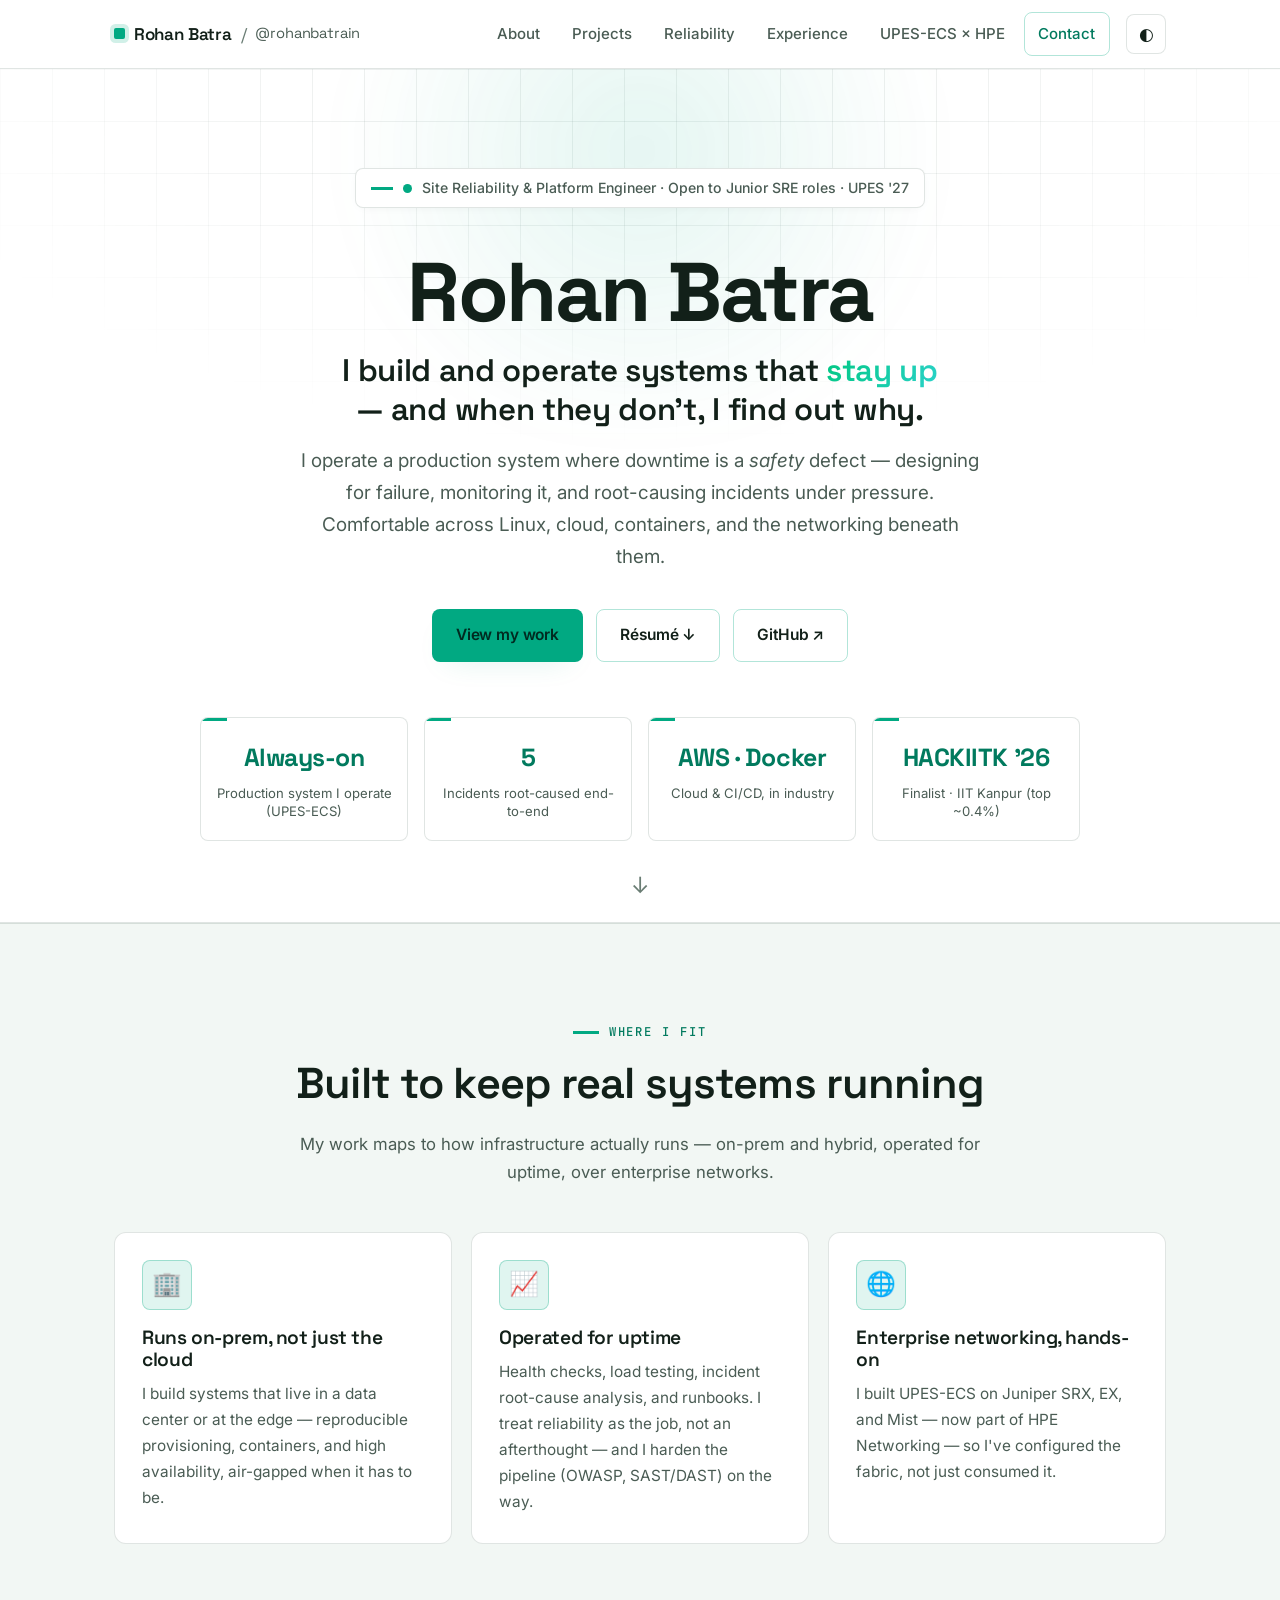
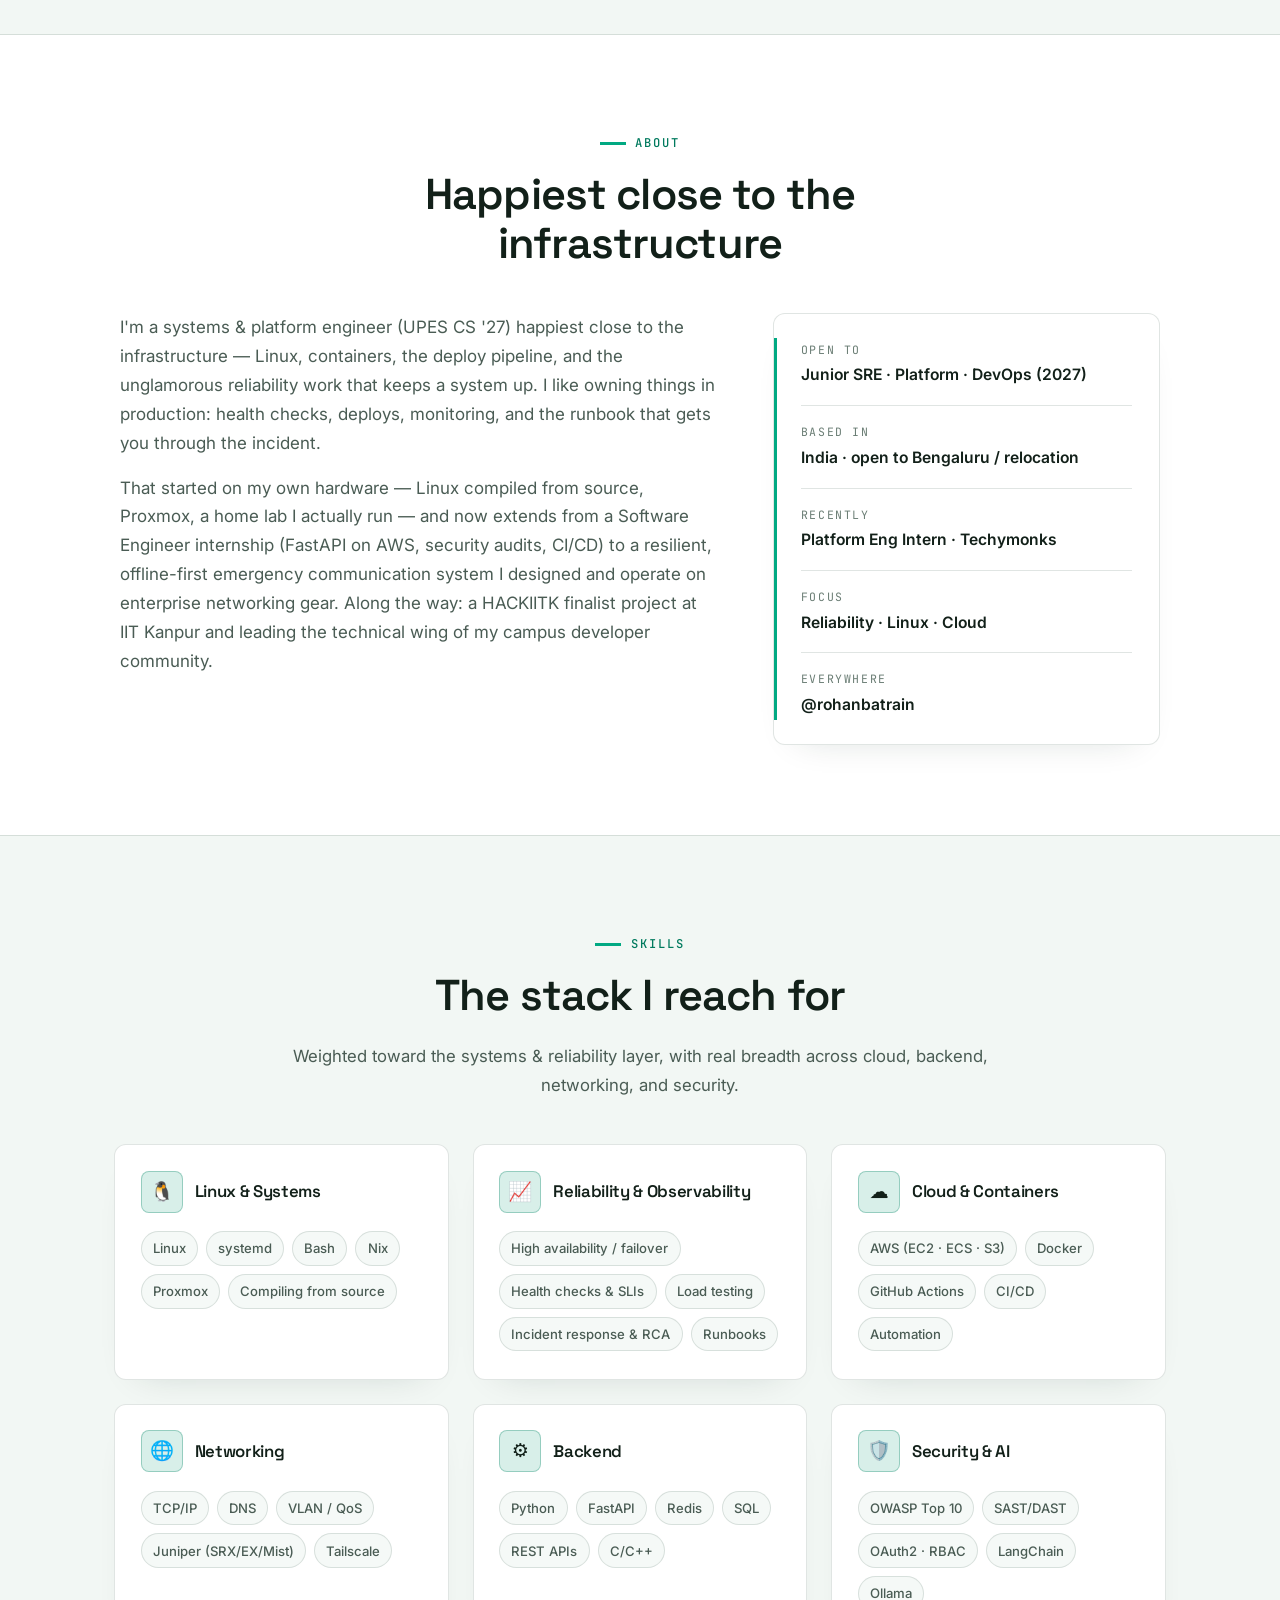
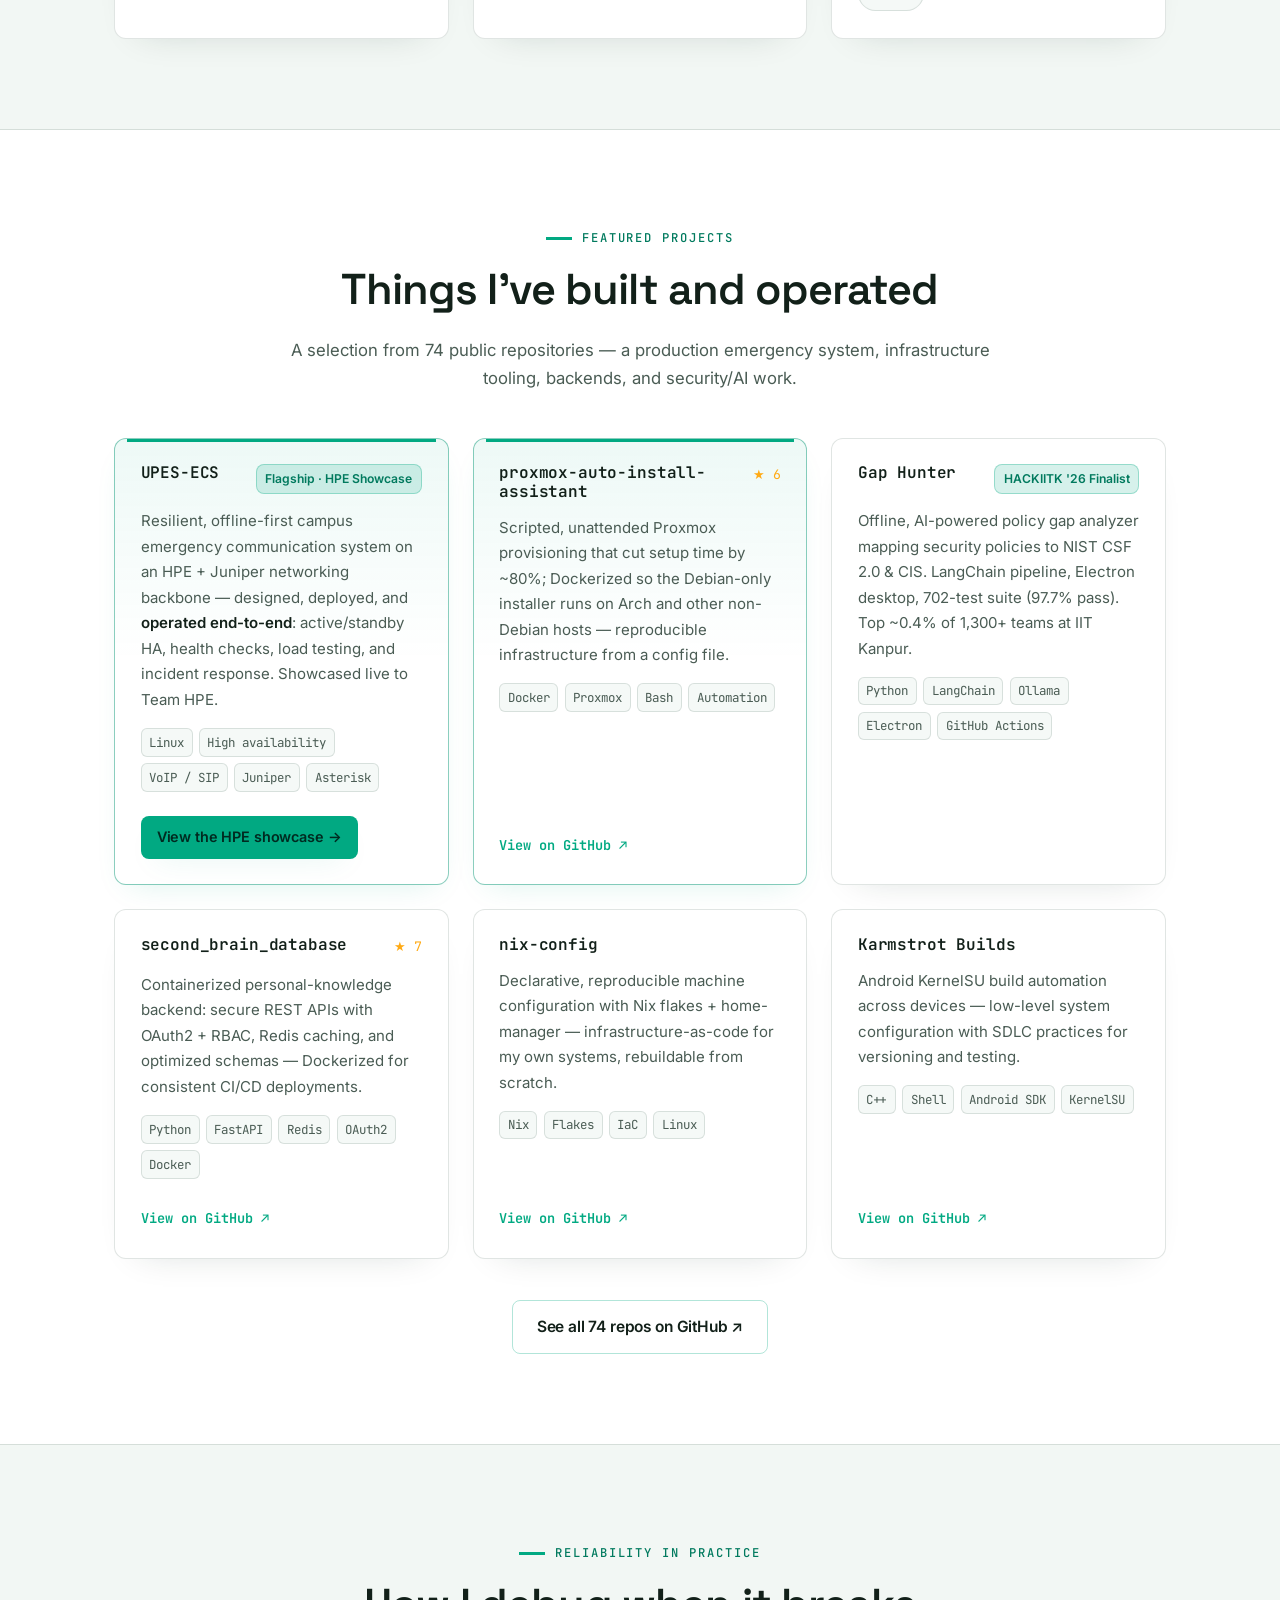
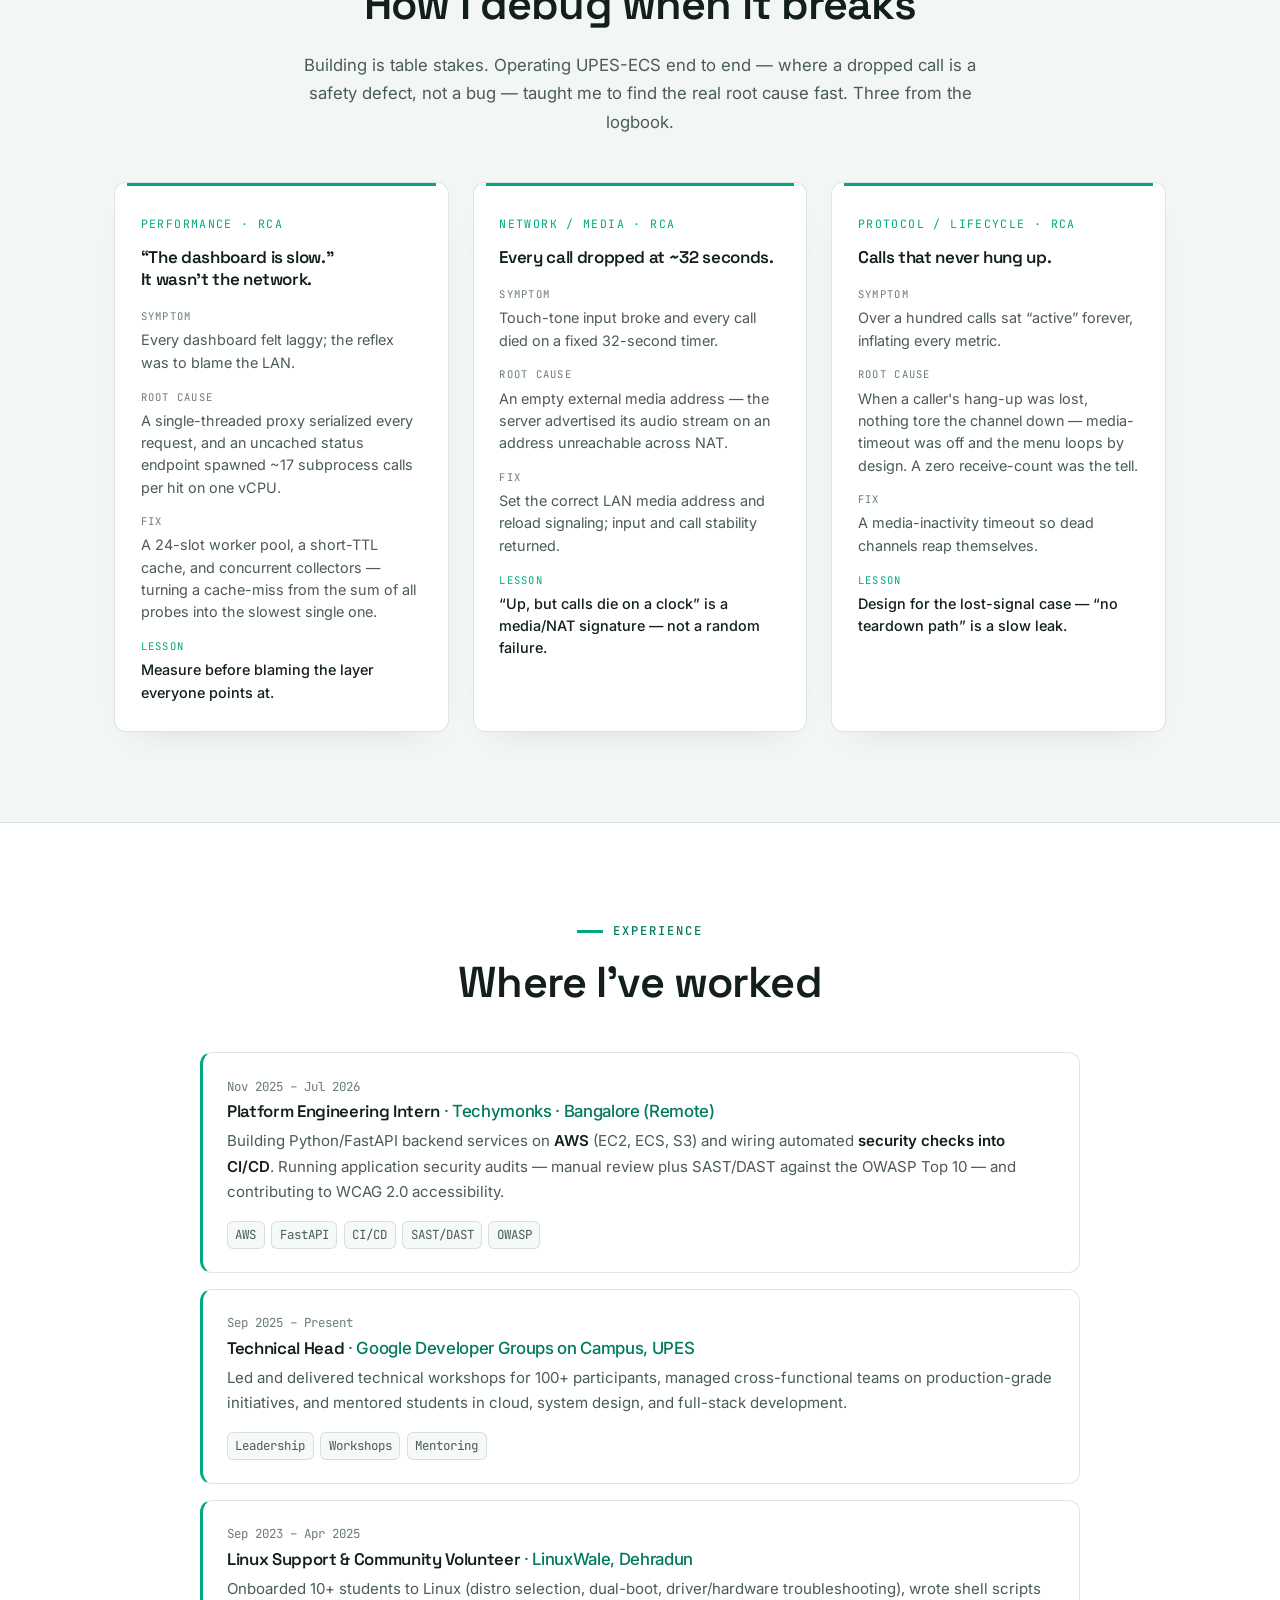
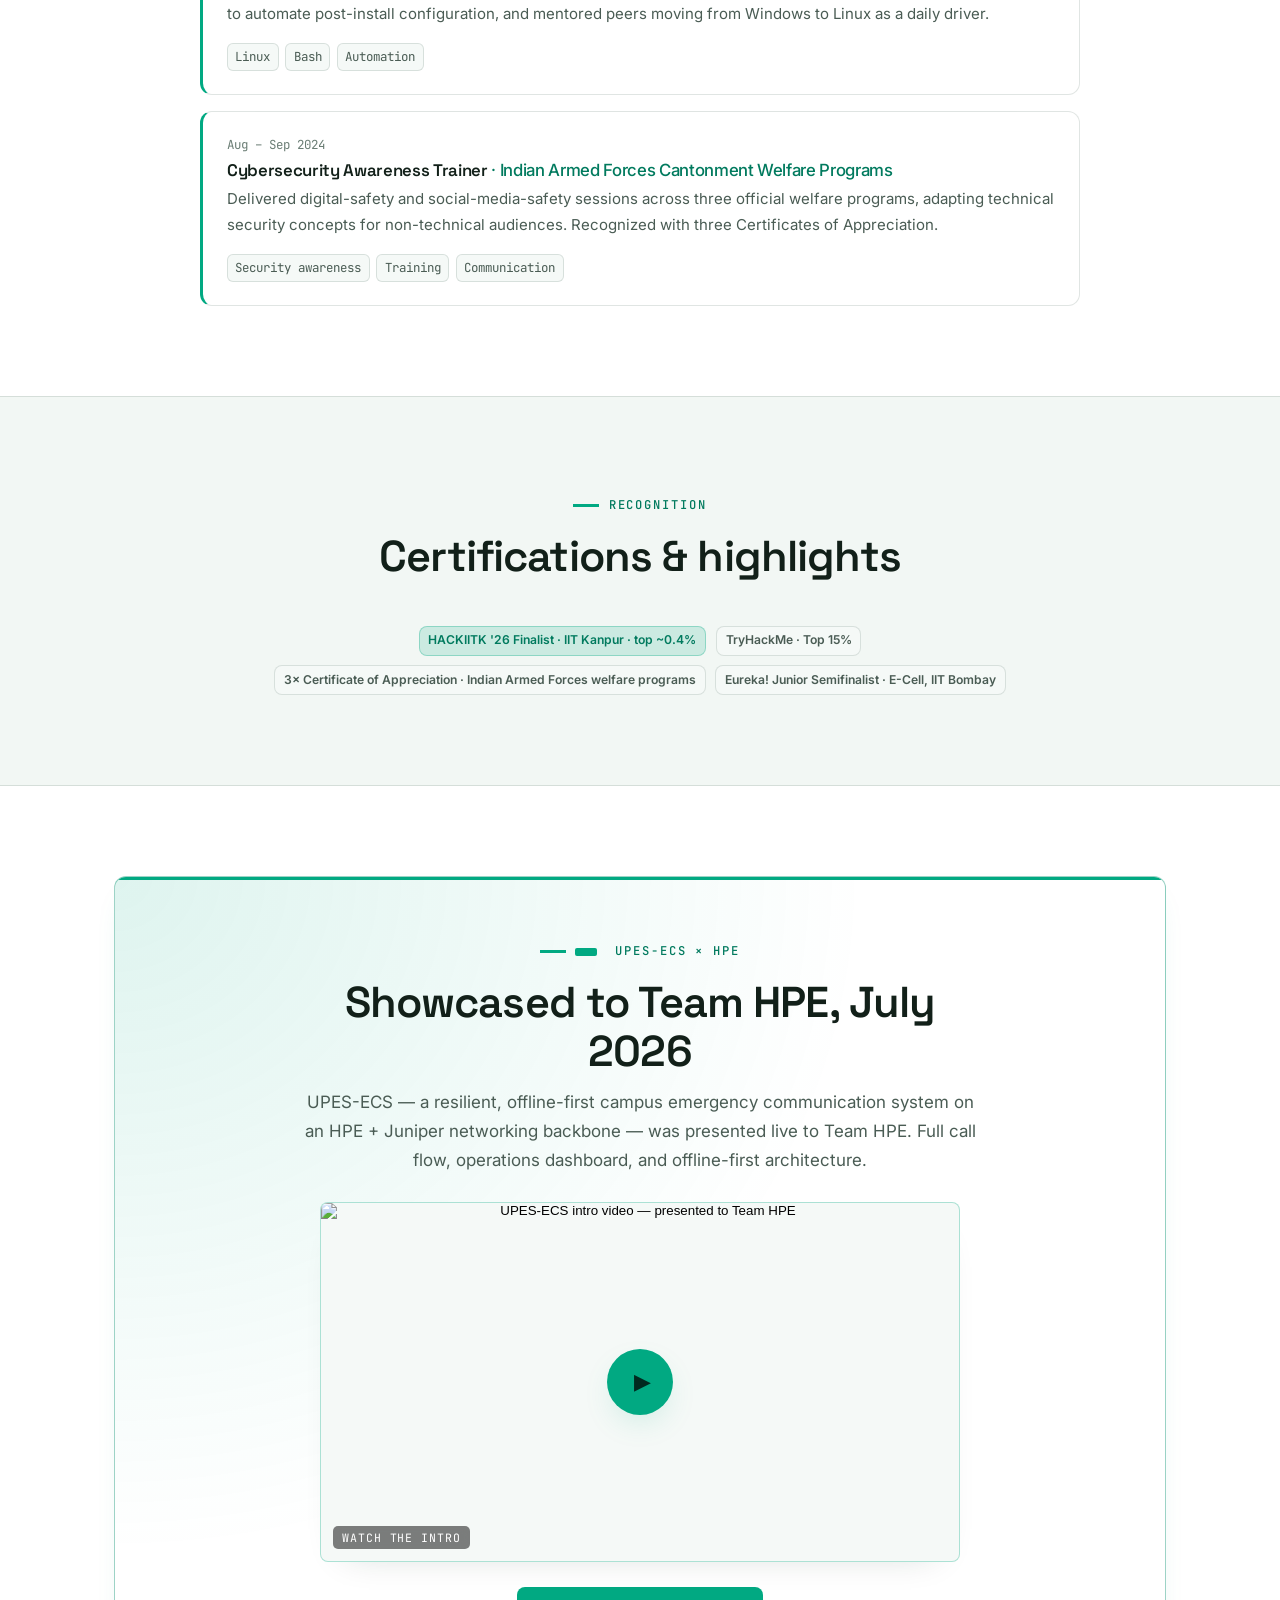
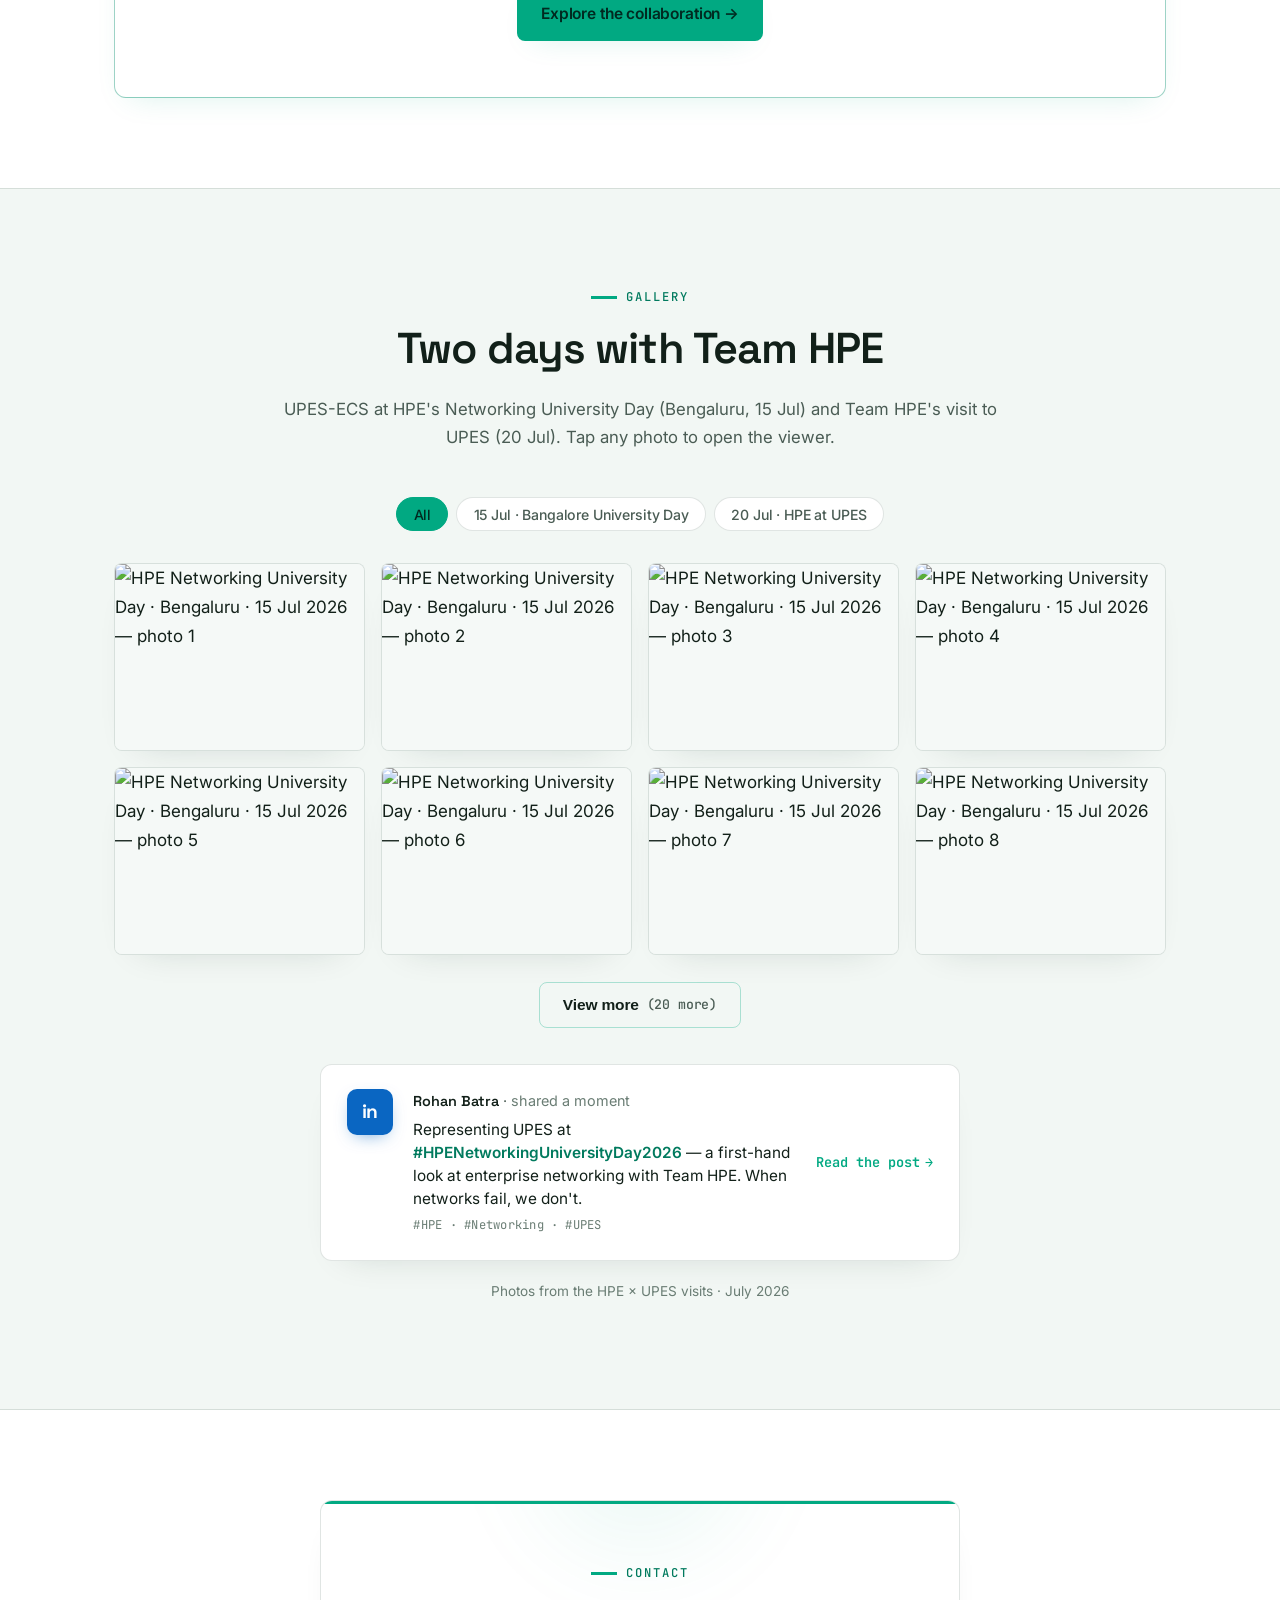
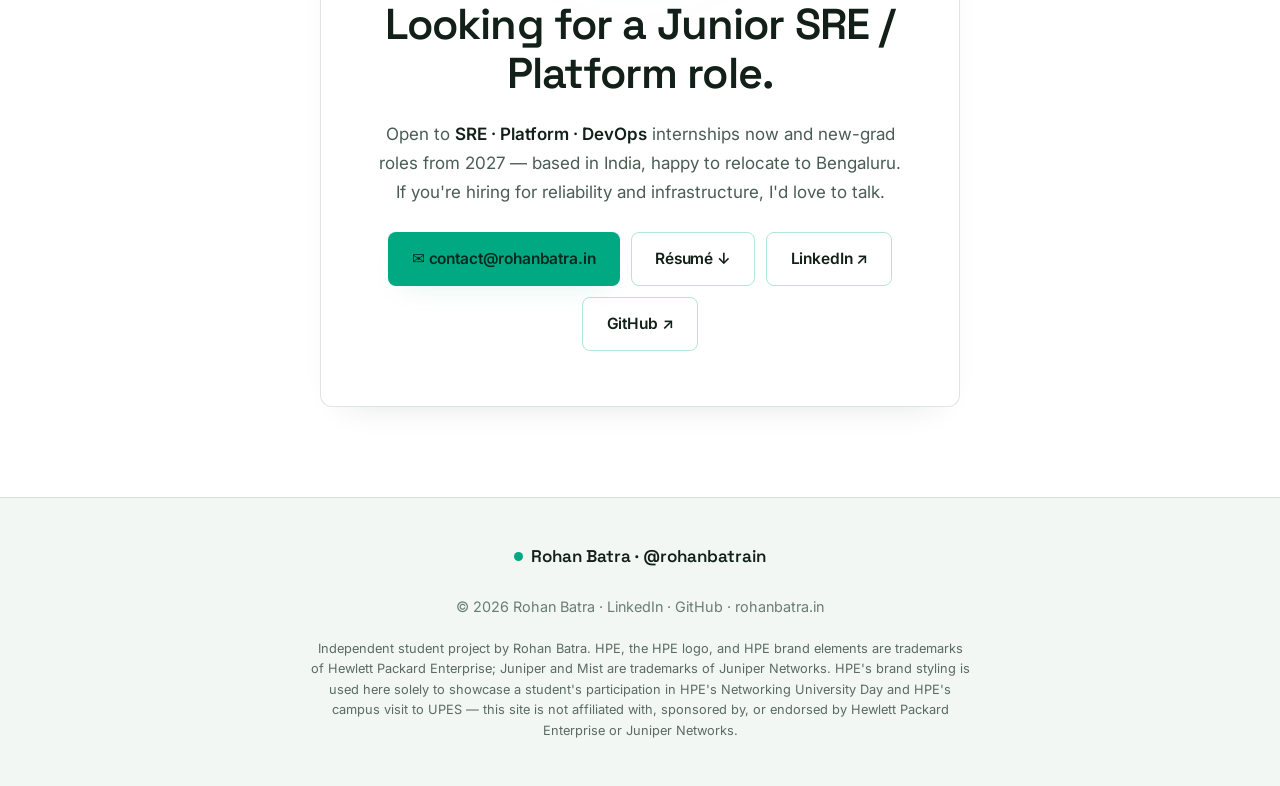
==== index.html @ 10ef407e "portfolio: wire hero portrait (assets/team/rohan.jpg), ready for headshot Adds a circular hero portr" ====
<!DOCTYPE html>
<html lang="en" data-theme="dark">
<head>
  <meta charset="UTF-8" />
  <meta name="viewport" content="width=device-width, initial-scale=1.0" />
  <title>Rohan Batra — Site Reliability &amp; Platform Engineer</title>
  <meta name="description" content="Rohan Batra (@rohanbatrain) — Site Reliability & Platform Engineer. I build and operate systems that stay up: Linux, cloud, containers, and the networking under them. UPES '27, open to Junior SRE / Platform roles. HACKIITK 2026 finalist; former Platform Engineering Intern at Techymonks." />
  <meta name="author" content="Rohan Batra" />
  <meta name="theme-color" content="#0c1613" />

  <!-- Open Graph -->
  <meta property="og:type" content="profile" />
  <meta property="og:title" content="Rohan Batra — Site Reliability & Platform Engineer" />
  <meta property="og:description" content="I build and operate systems that stay up — and when they don't, I find out why. Linux, cloud, containers, networking. Open to Junior SRE / Platform roles." />
  <meta property="og:url" content="https://hpe.rohanbatra.in/" />
  <meta property="og:site_name" content="Rohan Batra" />
  <meta name="twitter:card" content="summary_large_image" />

  <link rel="icon" href="data:image/svg+xml,<svg xmlns='http://www.w3.org/2000/svg' viewBox='0 0 100 100'><rect width='100' height='100' rx='22' fill='%2301a982'/><text x='50' y='73' font-size='56' font-family='monospace' font-weight='700' text-anchor='middle' fill='%23042018'>RB</text></svg>" />

  <link rel="preconnect" href="https://fonts.googleapis.com" />
  <link rel="preconnect" href="https://fonts.gstatic.com" crossorigin />
  <link href="https://fonts.googleapis.com/css2?family=Space+Grotesk:wght@500;600;700&family=Inter:wght@400;500;600&family=JetBrains+Mono:wght@500&display=swap" rel="stylesheet" />

  <link rel="stylesheet" href="assets/css/styles.css" />
  <link rel="stylesheet" href="assets/css/portfolio.css" />
  <link rel="stylesheet" href="assets/css/gallery.css" />
  <style>
    .intro-video{position:relative;width:100%;max-width:640px;margin:0 auto 1.6rem;aspect-ratio:16/9;border-radius:var(--radius-sm);overflow:hidden;border:1px solid var(--border-strong);box-shadow:var(--shadow);background:var(--surface-2)}
    .intro-video__btn{position:absolute;inset:0;width:100%;height:100%;padding:0;border:0;background:none;cursor:pointer;display:block}
    .intro-video__btn img{width:100%;height:100%;object-fit:cover;display:block;transition:transform .5s var(--ease),filter .3s var(--ease)}
    .intro-video__btn:hover img{transform:scale(1.04);filter:brightness(.88)}
    .intro-video__play{position:absolute;top:50%;left:50%;transform:translate(-50%,-50%);width:66px;height:66px;border-radius:50%;display:grid;place-items:center;font-size:1.35rem;color:var(--on-green);background:var(--green);box-shadow:0 12px 32px -8px var(--green-glow);padding-left:4px;transition:transform .2s var(--ease)}
    .intro-video__btn:hover .intro-video__play,.intro-video__btn:focus-visible .intro-video__play{transform:translate(-50%,-50%) scale(1.08)}
    .intro-video__cap{position:absolute;left:12px;bottom:12px;font-family:var(--font-mono);font-size:.72rem;letter-spacing:.08em;text-transform:uppercase;color:#fff;background:rgba(0,0,0,.5);padding:4px 9px;border-radius:5px;backdrop-filter:blur(4px)}
    .intro-video__btn:focus-visible{outline:2px solid var(--green);outline-offset:2px}
    .intro-video__frame{position:absolute;inset:0;width:100%;height:100%;border:0;display:block}
    .hero__portrait{width:128px;height:128px;margin:0 auto 1.5rem;border-radius:50%;overflow:hidden;border:3px solid var(--green);box-shadow:0 0 0 6px var(--green-glow),var(--shadow);background:var(--surface-2)}
    .hero__portrait img{width:100%;height:100%;object-fit:cover;display:block}
    @media(max-width:560px){.hero__portrait{width:106px;height:106px}}
  </style>
</head>
<body>
  <!-- ================= PRELOADER (HPE-style intro) ================= -->
  <div id="preloader" class="preloader" role="status" aria-label="Loading Rohan Batra">
    <div class="preloader__stage" aria-hidden="true">
      <div class="preloader__element"><span></span><span></span><span></span></div>
      <div class="preloader__word">Rohan&nbsp;Batra</div>
      <div class="preloader__track"><i></i></div>
    </div>
  </div>

  <a class="skip-link" href="#main">Skip to content</a>

  <!-- ================= NAV ================= -->
  <header class="nav" id="top">
    <div class="nav__inner container">
      <a class="brand" href="#top" aria-label="Home — Rohan Batra">
        <span class="brand__dot" aria-hidden="true"></span>
        <span class="brand__name">Rohan&nbsp;Batra</span>
        <span class="brand__sep">/</span>
        <span class="brand__tag">@rohanbatrain</span>
      </a>
      <nav class="nav__links" aria-label="Primary">
        <a href="#about">About</a>
        <a href="#projects">Projects</a>
        <a href="#reliability">Reliability</a>
        <a href="#experience">Experience</a>
        <a href="https://upes-ecs.rohanbatra.in/">UPES-ECS&nbsp;×&nbsp;HPE</a>
        <a href="#contact" class="nav__cta">Contact</a>
      </nav>
      <button class="theme-toggle" id="themeToggle" type="button" aria-label="Toggle color theme" title="Toggle theme">
        <span class="theme-toggle__icon" aria-hidden="true">◐</span>
      </button>
      <button class="nav__burger" id="burger" type="button" aria-label="Open menu" aria-expanded="false">
        <span></span><span></span><span></span>
      </button>
    </div>
  </header>

  <main id="main">

    <!-- ================= HERO ================= -->
    <section class="hero">
      <div class="hero__grid" aria-hidden="true"></div>
      <div class="hero__glow" aria-hidden="true"></div>
      <div class="container hero__inner">
        <div class="hero__portrait reveal">
          <img src="assets/team/rohan.jpg" alt="Rohan Batra" width="128" height="128" onerror="this.closest('.hero__portrait').remove()" />
        </div>
        <p class="hero__eyebrow reveal">
          <span class="pulse-dot" aria-hidden="true"></span>
          Site Reliability &amp; Platform Engineer · Open to Junior SRE roles · UPES&nbsp;'27
        </p>
        <h1 class="hero__title reveal">Rohan Batra</h1>
        <p class="hero__tagline reveal">
          I build and operate systems that <span class="grad-text">stay up</span> — and when they don't, I find out why.
        </p>
        <p class="hero__lede reveal">
          I operate a production system where downtime is a <em>safety</em> defect — designing for
          failure, monitoring it, and root-causing incidents under pressure. Comfortable across
          Linux, cloud, containers, and the networking beneath them.
        </p>
        <div class="hero__actions reveal">
          <a class="btn btn--primary" href="#projects">View my work</a>
          <a class="btn btn--ghost" href="Rohan-Batra-Resume.pdf" download>Résumé ↓</a>
          <a class="btn btn--ghost" href="https://github.com/rohanbatrain" target="_blank" rel="noopener">GitHub ↗</a>
        </div>
        <dl class="hero__stats reveal">
          <div><dt>Always-on</dt><dd>Production system I operate (UPES-ECS)</dd></div>
          <div><dt>5</dt><dd>Incidents root-caused end-to-end</dd></div>
          <div><dt>AWS&nbsp;·&nbsp;Docker</dt><dd>Cloud &amp; CI/CD, in industry</dd></div>
          <div><dt>HACKIITK&nbsp;'26</dt><dd>Finalist · IIT Kanpur (top ~0.4%)</dd></div>
        </dl>
      </div>
      <a href="#about" class="hero__scroll" aria-label="Scroll to content">↓</a>
    </section>

    <!-- ================= WHERE I FIT ================= -->
    <section class="section section--alt" id="fit">
      <div class="container">
        <header class="section__head reveal">
          <span class="kicker">Where I Fit</span>
          <h2>Built to keep real systems running</h2>
          <p class="section__sub">
            My work maps to how infrastructure actually runs — on-prem and hybrid, operated for
            uptime, over enterprise networks.
          </p>
        </header>
        <div class="feature-grid">
          <article class="feature reveal">
            <div class="feature__icon" aria-hidden="true">🏢</div>
            <h3>Runs on-prem, not just the cloud</h3>
            <p>I build systems that live in a data center or at the edge — reproducible provisioning, containers, and high availability, air-gapped when it has to be.</p>
          </article>
          <article class="feature reveal">
            <div class="feature__icon" aria-hidden="true">📈</div>
            <h3>Operated for uptime</h3>
            <p>Health checks, load testing, incident root-cause analysis, and runbooks. I treat reliability as the job, not an afterthought — and I harden the pipeline (OWASP, SAST/DAST) on the way.</p>
          </article>
          <article class="feature reveal">
            <div class="feature__icon" aria-hidden="true">🌐</div>
            <h3>Enterprise networking, hands-on</h3>
            <p>I built UPES-ECS on Juniper SRX, EX, and Mist — now part of HPE Networking — so I've configured the fabric, not just consumed it.</p>
          </article>
        </div>
      </div>
    </section>

    <!-- ================= ABOUT ================= -->
    <section class="section" id="about">
      <div class="container">
        <header class="section__head reveal">
          <span class="kicker">About</span>
          <h2>Happiest close to the infrastructure</h2>
        </header>

        <div class="bio reveal">
          <div class="bio__main">
            <p>
              I'm a systems &amp; platform engineer (UPES CS '27) happiest close to the
              infrastructure — Linux, containers, the deploy pipeline, and the unglamorous
              reliability work that keeps a system up. I like owning things in production: health
              checks, deploys, monitoring, and the runbook that gets you through the incident.
            </p>
            <p>
              That started on my own hardware — Linux compiled from source, Proxmox, a home lab I
              actually run — and now extends from a Software Engineer internship (FastAPI on AWS,
              security audits, CI/CD) to a resilient, offline-first emergency communication system I
              designed and operate on enterprise networking gear. Along the way: a HACKIITK finalist
              project at IIT Kanpur and leading the technical wing of my campus developer community.
            </p>
          </div>
          <aside class="bio__card" aria-label="At a glance">
            <ul class="bio__facts">
              <li><span>Open to</span><strong>Junior SRE · Platform · DevOps (2027)</strong></li>
              <li><span>Based in</span><strong>India · open to Bengaluru / relocation</strong></li>
              <li><span>Recently</span><strong>Platform Eng Intern · Techymonks</strong></li>
              <li><span>Focus</span><strong>Reliability · Linux · Cloud</strong></li>
              <li><span>Everywhere</span><strong>@rohanbatrain</strong></li>
            </ul>
          </aside>
        </div>
      </div>
    </section>

    <!-- ================= SKILLS ================= -->
    <section class="section section--alt" id="skills">
      <div class="container">
        <header class="section__head reveal">
          <span class="kicker">Skills</span>
          <h2>The stack I reach for</h2>
          <p class="section__sub">
            Weighted toward the systems &amp; reliability layer, with real breadth across cloud,
            backend, networking, and security.
          </p>
        </header>

        <div class="skillset">
          <article class="skillset__group reveal">
            <h3 class="skillset__title"><span class="skillset__ic" aria-hidden="true">🐧</span> Linux &amp; Systems</h3>
            <ul class="skillset__list">
              <li>Linux</li><li>systemd</li><li>Bash</li><li>Nix</li><li>Proxmox</li><li>Compiling from source</li>
            </ul>
          </article>

          <article class="skillset__group reveal">
            <h3 class="skillset__title"><span class="skillset__ic" aria-hidden="true">📈</span> Reliability &amp; Observability</h3>
            <ul class="skillset__list">
              <li>High availability / failover</li><li>Health checks &amp; SLIs</li><li>Load testing</li><li>Incident response &amp; RCA</li><li>Runbooks</li>
            </ul>
          </article>

          <article class="skillset__group reveal">
            <h3 class="skillset__title"><span class="skillset__ic" aria-hidden="true">☁️</span> Cloud &amp; Containers</h3>
            <ul class="skillset__list">
              <li>AWS (EC2 · ECS · S3)</li><li>Docker</li><li>GitHub Actions</li><li>CI/CD</li><li>Automation</li>
            </ul>
          </article>

          <article class="skillset__group reveal">
            <h3 class="skillset__title"><span class="skillset__ic" aria-hidden="true">🌐</span> Networking</h3>
            <ul class="skillset__list">
              <li>TCP/IP</li><li>DNS</li><li>VLAN / QoS</li><li>Juniper (SRX/EX/Mist)</li><li>Tailscale</li>
            </ul>
          </article>

          <article class="skillset__group reveal">
            <h3 class="skillset__title"><span class="skillset__ic" aria-hidden="true">⚙️</span> Backend</h3>
            <ul class="skillset__list">
              <li>Python</li><li>FastAPI</li><li>Redis</li><li>SQL</li><li>REST APIs</li><li>C/C++</li>
            </ul>
          </article>

          <article class="skillset__group reveal">
            <h3 class="skillset__title"><span class="skillset__ic" aria-hidden="true">🛡️</span> Security &amp; AI</h3>
            <ul class="skillset__list">
              <li>OWASP Top 10</li><li>SAST/DAST</li><li>OAuth2 · RBAC</li><li>LangChain</li><li>Ollama</li>
            </ul>
          </article>
        </div>
      </div>
    </section>

    <!-- ================= FEATURED PROJECTS ================= -->
    <section class="section" id="projects">
      <div class="container">
        <header class="section__head reveal">
          <span class="kicker">Featured Projects</span>
          <h2>Things I've built and operated</h2>
          <p class="section__sub">
            A selection from 74 public repositories — a production emergency system, infrastructure tooling, backends, and security/AI work.
          </p>
        </header>

        <div class="projects">
          <article class="project-card project-card--featured reveal">
            <div class="project-card__top">
              <h3 class="project-card__title">UPES-ECS</h3>
              <span class="chip chip--green">Flagship · HPE Showcase</span>
            </div>
            <p class="project-card__desc">
              Resilient, offline-first campus emergency communication system on an HPE + Juniper
              networking backbone — designed, deployed, and <strong>operated end-to-end</strong>:
              active/standby HA, health checks, load testing, and incident response. Showcased live to Team HPE.
            </p>
            <ul class="tags">
              <li>Linux</li><li>High availability</li><li>VoIP / SIP</li><li>Juniper</li><li>Asterisk</li>
            </ul>
            <div class="project-card__foot">
              <a class="btn btn--primary btn--sm" href="https://upes-ecs.rohanbatra.in/">View the HPE showcase →</a>
            </div>
          </article>

          <article class="project-card project-card--featured reveal">
            <div class="project-card__top">
              <h3 class="project-card__title">proxmox-auto-install-assistant</h3>
              <span class="project-card__star" aria-label="6 GitHub stars">★ 6</span>
            </div>
            <p class="project-card__desc">
              Scripted, unattended Proxmox provisioning that cut setup time by ~80%; Dockerized so
              the Debian-only installer runs on Arch and other non-Debian hosts — reproducible
              infrastructure from a config file.
            </p>
            <ul class="tags">
              <li>Docker</li><li>Proxmox</li><li>Bash</li><li>Automation</li>
            </ul>
            <div class="project-card__foot">
              <a class="project-card__link" href="https://github.com/rohanbatrain/proxmox-auto-install-assistant-docker" target="_blank" rel="noopener">View on GitHub ↗</a>
            </div>
          </article>

          <article class="project-card reveal">
            <div class="project-card__top">
              <h3 class="project-card__title">Gap Hunter</h3>
              <span class="chip chip--green">HACKIITK '26 Finalist</span>
            </div>
            <p class="project-card__desc">
              Offline, AI-powered policy gap analyzer mapping security policies to NIST CSF 2.0 &amp;
              CIS. LangChain pipeline, Electron desktop, 702-test suite (97.7% pass). Top ~0.4% of
              1,300+ teams at IIT Kanpur.
            </p>
            <ul class="tags">
              <li>Python</li><li>LangChain</li><li>Ollama</li><li>Electron</li><li>GitHub Actions</li>
            </ul>
          </article>

          <article class="project-card reveal">
            <div class="project-card__top">
              <h3 class="project-card__title">second_brain_database</h3>
              <span class="project-card__star" aria-label="7 GitHub stars">★ 7</span>
            </div>
            <p class="project-card__desc">
              Containerized personal-knowledge backend: secure REST APIs with OAuth2 + RBAC, Redis
              caching, and optimized schemas — Dockerized for consistent CI/CD deployments.
            </p>
            <ul class="tags">
              <li>Python</li><li>FastAPI</li><li>Redis</li><li>OAuth2</li><li>Docker</li>
            </ul>
            <div class="project-card__foot">
              <a class="project-card__link" href="https://github.com/rohanbatrain/second_brain_database" target="_blank" rel="noopener">View on GitHub ↗</a>
            </div>
          </article>

          <article class="project-card reveal">
            <div class="project-card__top">
              <h3 class="project-card__title">nix-config</h3>
            </div>
            <p class="project-card__desc">
              Declarative, reproducible machine configuration with Nix flakes + home-manager —
              infrastructure-as-code for my own systems, rebuildable from scratch.
            </p>
            <ul class="tags">
              <li>Nix</li><li>Flakes</li><li>IaC</li><li>Linux</li>
            </ul>
            <div class="project-card__foot">
              <a class="project-card__link" href="https://github.com/rohanbatrain/nix-config" target="_blank" rel="noopener">View on GitHub ↗</a>
            </div>
          </article>

          <article class="project-card reveal">
            <div class="project-card__top">
              <h3 class="project-card__title">Karmstrot Builds</h3>
            </div>
            <p class="project-card__desc">
              Android KernelSU build automation across devices — low-level system configuration with
              SDLC practices for versioning and testing.
            </p>
            <ul class="tags">
              <li>C++</li><li>Shell</li><li>Android SDK</li><li>KernelSU</li>
            </ul>
            <div class="project-card__foot">
              <a class="project-card__link" href="https://github.com/rohanbatrain/Karmstrot-Builds" target="_blank" rel="noopener">View on GitHub ↗</a>
            </div>
          </article>
        </div>

        <p class="projects__more reveal">
          <a class="btn btn--ghost" href="https://github.com/rohanbatrain" target="_blank" rel="noopener">See all 74 repos on GitHub ↗</a>
        </p>
      </div>
    </section>

    <!-- ================= RELIABILITY / CASE STUDIES ================= -->
    <section class="section section--alt" id="reliability">
      <div class="container">
        <header class="section__head reveal">
          <span class="kicker">Reliability in Practice</span>
          <h2>How I debug when it breaks</h2>
          <p class="section__sub">
            Building is table stakes. Operating UPES-ECS end to end — where a dropped call is a
            safety defect, not a bug — taught me to find the real root cause fast. Three from the logbook.
          </p>
        </header>

        <div class="cases">
          <article class="case reveal">
            <span class="case__tag">Performance · RCA</span>
            <h3 class="case__title">“The dashboard is slow.” It wasn't the network.</h3>
            <dl class="case__rows">
              <div><dt>Symptom</dt><dd>Every dashboard felt laggy; the reflex was to blame the LAN.</dd></div>
              <div><dt>Root cause</dt><dd>A single-threaded proxy serialized every request, and an uncached status endpoint spawned ~17 subprocess calls per hit on one vCPU.</dd></div>
              <div><dt>Fix</dt><dd>A 24-slot worker pool, a short-TTL cache, and concurrent collectors — turning a cache-miss from the sum of all probes into the slowest single one.</dd></div>
              <div class="case__lesson"><dt>Lesson</dt><dd>Measure before blaming the layer everyone points at.</dd></div>
            </dl>
          </article>

          <article class="case reveal">
            <span class="case__tag">Network / Media · RCA</span>
            <h3 class="case__title">Every call dropped at ~32 seconds.</h3>
            <dl class="case__rows">
              <div><dt>Symptom</dt><dd>Touch-tone input broke and every call died on a fixed 32-second timer.</dd></div>
              <div><dt>Root cause</dt><dd>An empty external media address — the server advertised its audio stream on an address unreachable across NAT.</dd></div>
              <div><dt>Fix</dt><dd>Set the correct LAN media address and reload signaling; input and call stability returned.</dd></div>
              <div class="case__lesson"><dt>Lesson</dt><dd>“Up, but calls die on a clock” is a media/NAT signature — not a random failure.</dd></div>
            </dl>
          </article>

          <article class="case reveal">
            <span class="case__tag">Protocol / Lifecycle · RCA</span>
            <h3 class="case__title">Calls that never hung up.</h3>
            <dl class="case__rows">
              <div><dt>Symptom</dt><dd>Over a hundred calls sat “active” forever, inflating every metric.</dd></div>
              <div><dt>Root cause</dt><dd>When a caller's hang-up was lost, nothing tore the channel down — media-timeout was off and the menu loops by design. A zero receive-count was the tell.</dd></div>
              <div><dt>Fix</dt><dd>A media-inactivity timeout so dead channels reap themselves.</dd></div>
              <div class="case__lesson"><dt>Lesson</dt><dd>Design for the lost-signal case — “no teardown path” is a slow leak.</dd></div>
            </dl>
          </article>
        </div>
      </div>
    </section>

    <!-- ================= EXPERIENCE ================= -->
    <section class="section" id="experience">
      <div class="container">
        <header class="section__head reveal">
          <span class="kicker">Experience</span>
          <h2>Where I've worked</h2>
        </header>

        <div class="exp reveal">
          <ol class="exp__list">
            <li class="exp__item">
              <div class="exp__when">Nov 2025 – Jul 2026</div>
              <div class="exp__body">
                <h4>Platform Engineering Intern <span class="exp__co">· Techymonks · Bangalore (Remote)</span></h4>
                <p>
                  Building Python/FastAPI backend services on <strong>AWS</strong> (EC2, ECS, S3) and
                  wiring automated <strong>security checks into CI/CD</strong>. Running application
                  security audits — manual review plus SAST/DAST against the OWASP Top 10 — and
                  contributing to WCAG 2.0 accessibility.
                </p>
                <ul class="tags">
                  <li>AWS</li><li>FastAPI</li><li>CI/CD</li><li>SAST/DAST</li><li>OWASP</li>
                </ul>
              </div>
            </li>
            <li class="exp__item">
              <div class="exp__when">Sep 2025 – Present</div>
              <div class="exp__body">
                <h4>Technical Head <span class="exp__co">· Google Developer Groups on Campus, UPES</span></h4>
                <p>
                  Led and delivered technical workshops for 100+ participants, managed
                  cross-functional teams on production-grade initiatives, and mentored students in
                  cloud, system design, and full-stack development.
                </p>
                <ul class="tags">
                  <li>Leadership</li><li>Workshops</li><li>Mentoring</li>
                </ul>
              </div>
            </li>
            <li class="exp__item">
              <div class="exp__when">Sep 2023 – Apr 2025</div>
              <div class="exp__body">
                <h4>Linux Support &amp; Community Volunteer <span class="exp__co">· LinuxWale, Dehradun</span></h4>
                <p>
                  Onboarded 10+ students to Linux (distro selection, dual-boot, driver/hardware
                  troubleshooting), wrote shell scripts to automate post-install configuration, and
                  mentored peers moving from Windows to Linux as a daily driver.
                </p>
                <ul class="tags">
                  <li>Linux</li><li>Bash</li><li>Automation</li>
                </ul>
              </div>
            </li>
            <li class="exp__item">
              <div class="exp__when">Aug – Sep 2024</div>
              <div class="exp__body">
                <h4>Cybersecurity Awareness Trainer <span class="exp__co">· Indian Armed Forces Cantonment Welfare Programs</span></h4>
                <p>
                  Delivered digital-safety and social-media-safety sessions across three official
                  welfare programs, adapting technical security concepts for non-technical audiences.
                  Recognized with three Certificates of Appreciation.
                </p>
                <ul class="tags">
                  <li>Security awareness</li><li>Training</li><li>Communication</li>
                </ul>
              </div>
            </li>
          </ol>
        </div>
      </div>
    </section>

    <!-- ================= RECOGNITION ================= -->
    <section class="section section--alt" id="recognition">
      <div class="container">
        <header class="section__head reveal">
          <span class="kicker">Recognition</span>
          <h2>Certifications &amp; highlights</h2>
        </header>
        <div class="reveal" style="display:flex;flex-wrap:wrap;gap:.6rem;justify-content:center;max-width:840px;margin-inline:auto">
          <span class="chip chip--green">HACKIITK '26 Finalist · IIT Kanpur · top ~0.4%</span>
          <span class="chip">TryHackMe · Top 15%</span>
          <span class="chip">3× Certificate of Appreciation · Indian Armed Forces welfare programs</span>
          <span class="chip">Eureka! Junior Semifinalist · E-Cell, IIT Bombay</span>
        </div>
      </div>
    </section>

    <!-- ================= UPES-ECS × HPE HIGHLIGHT BAND ================= -->
    <section class="section">
      <div class="container">
        <div class="band reveal">
          <div class="band__glow" aria-hidden="true"></div>
          <div class="band__content">
            <span class="kicker"><span aria-hidden="true" style="display:inline-block;width:22px;height:8px;background:#01a982;border-radius:2px;vertical-align:middle;margin-right:.5rem"></span>UPES-ECS × HPE</span>
            <h2>Showcased to Team HPE, July 2026</h2>
            <p>
              UPES-ECS — a resilient, offline-first campus emergency communication system on an
              HPE + Juniper networking backbone — was presented live to Team HPE. Full call flow,
              operations dashboard, and offline-first architecture.
            </p>
            <figure class="intro-video reveal">
              <button class="intro-video__btn" type="button" id="introVideoBtn" data-video="https://drive.google.com/file/d/1wChZgK9p-VcRLDymdN1WhYhCtbZqNE88/preview" aria-label="Play the UPES-ECS intro video">
                <img loading="lazy" alt="UPES-ECS intro video — presented to Team HPE" src="https://drive.google.com/thumbnail?id=1wChZgK9p-VcRLDymdN1WhYhCtbZqNE88&sz=w1280" />
                <span class="intro-video__play" aria-hidden="true">▶</span>
                <span class="intro-video__cap">Watch the intro</span>
              </button>
            </figure>
            <a class="btn btn--primary" href="https://upes-ecs.rohanbatra.in/">Explore the collaboration →</a>
          </div>
        </div>
      </div>
    </section>

    <!-- ================= HPE GALLERY (two days) ================= -->
    <section class="section section--alt" id="gallery">
      <div class="container">
        <header class="section__head reveal">
          <span class="kicker">Gallery</span>
          <h2>Two days with Team HPE</h2>
          <p class="section__sub">
            UPES-ECS at HPE's Networking University Day (Bengaluru, 15 Jul) and Team HPE's visit to
            UPES (20 Jul). Tap any photo to open the viewer.
          </p>
        </header>

        <div class="gallery-tabs reveal" role="tablist" aria-label="Filter photos by day">
          <button class="gallery-tab is-active" type="button" data-filter="all" role="tab" aria-selected="true">All</button>
          <button class="gallery-tab" type="button" data-filter="d15" role="tab" aria-selected="false">15 Jul · Bangalore University Day</button>
          <button class="gallery-tab" type="button" data-filter="d20" role="tab" aria-selected="false">20 Jul · HPE at UPES</button>
        </div>

        <div class="gallery" id="galleryGrid" role="list" aria-live="polite"><!-- rendered by gallery.js --></div>

        <div class="gallery-more">
          <button class="btn btn--ghost" type="button" id="galleryMore" hidden>View more <span id="galleryMoreCount" aria-hidden="true"></span></button>
        </div>

        <!-- Creative LinkedIn moment: a mini post-preview that links to the real post -->
        <a class="li-moment reveal" href="https://www.linkedin.com/posts/rohanbatrain_hpenetworkinguniversityday2026-hpe-networking-activity-7485409720799752192-P9VL" target="_blank" rel="noopener" aria-label="Read Rohan's LinkedIn post about HPE Networking University Day 2026">
          <span class="li-moment__badge" aria-hidden="true">in</span>
          <span class="li-moment__body">
            <span class="li-moment__head"><b>Rohan Batra</b> · <span class="li-moment__sub">shared a moment</span></span>
            <span class="li-moment__text">Representing UPES at <b>#HPENetworkingUniversityDay2026</b> — a first-hand look at enterprise networking with Team HPE. When networks fail, we don't.</span>
            <span class="li-moment__tags">#HPE&nbsp;·&nbsp;#Networking&nbsp;·&nbsp;#UPES</span>
          </span>
          <span class="li-moment__cta">Read the post <span aria-hidden="true">→</span></span>
        </a>

        <p class="gallery__note">Photos from the HPE × UPES visits · July 2026</p>
      </div>
    </section>

    <!-- ================= LIGHTBOX (in-page media viewer) ================= -->
    <div class="lightbox" id="lightbox" aria-hidden="true" role="dialog" aria-modal="true" aria-label="Photo viewer">
      <button class="lightbox__btn lightbox__close" id="lbClose" type="button" aria-label="Close (Esc)">✕</button>
      <button class="lightbox__btn lightbox__nav lightbox__prev" id="lbPrev" type="button" aria-label="Previous photo">‹</button>
      <figure class="lightbox__stage">
        <div class="lightbox__media" id="lbMedia"></div>
        <figcaption class="lightbox__caption" id="lbCaption"></figcaption>
      </figure>
      <button class="lightbox__btn lightbox__nav lightbox__next" id="lbNext" type="button" aria-label="Next photo">›</button>
      <div class="lightbox__count" id="lbCount" aria-live="polite"></div>
    </div>

    <!-- ================= CONTACT ================= -->
    <section class="section" id="contact">
      <div class="container contact">
        <div class="contact__card reveal">
          <span class="kicker">Contact</span>
          <h2>Looking for a Junior SRE / Platform role.</h2>
          <p>
            Open to <strong>SRE · Platform · DevOps</strong> internships now and new-grad roles from
            2027 — based in India, happy to relocate to Bengaluru. If you're hiring for reliability
            and infrastructure, I'd love to talk.
          </p>
          <div class="contact__actions">
            <a class="btn btn--primary" href="mailto:contact@rohanbatra.in">✉ contact@rohanbatra.in</a>
            <a class="btn btn--ghost" href="Rohan-Batra-Resume.pdf" download>Résumé ↓</a>
            <a class="btn btn--ghost" href="https://linkedin.com/in/rohanbatrain" target="_blank" rel="noopener">LinkedIn ↗</a>
            <a class="btn btn--ghost" href="https://github.com/rohanbatrain" target="_blank" rel="noopener">GitHub ↗</a>
          </div>
        </div>
      </div>
    </section>
  </main>

  <!-- ================= FOOTER ================= -->
  <footer class="footer">
    <div class="container footer__inner">
      <p class="footer__tag"><span class="pulse-dot" aria-hidden="true"></span> Rohan Batra · @rohanbatrain</p>
      <p class="footer__meta">
        © <span id="year">2026</span> Rohan Batra ·
        <a href="https://linkedin.com/in/rohanbatrain" target="_blank" rel="noopener">LinkedIn</a> ·
        <a href="https://github.com/rohanbatrain" target="_blank" rel="noopener">GitHub</a> ·
        <a href="https://rohanbatra.in" target="_blank" rel="noopener">rohanbatra.in</a>
      </p>
      <p class="footer__disclaimer">
        Independent student project by Rohan Batra. HPE, the HPE logo, and HPE brand elements are trademarks of Hewlett Packard Enterprise; Juniper and Mist are trademarks of Juniper Networks. HPE's brand styling is used here solely to showcase a student's participation in HPE's Networking University Day and HPE's campus visit to UPES — this site is not affiliated with, sponsored by, or endorsed by Hewlett Packard Enterprise or Juniper Networks.
      </p>
    </div>
  </footer>

  <script>
    /* Gallery data — edit here to add photos. day: "d15" (Bangalore University Day, 15 Jul) or "d20" (HPE at UPES, 20 Jul). */
    window.GALLERY = {
      perPage: 8,
      dayLabels: {
        d15: "HPE Networking University Day · Bengaluru · 15 Jul 2026",
        d20: "Team HPE at UPES · 20 Jul 2026"
      },
      photos: [
        {id:"1kBAPQMECe-3w05Bpl8Xr8CO21N6VNs02", day:"d15"},
        {id:"16yBpnhfjQWo1QouQVJxdeOe8J71uampq", day:"d15"},
        {id:"1sNwJq_3s1Z-P7SRv-sRtdLhHorWUgLq-", day:"d15"},
        {id:"1VpB8zP0gXqxAFjvztBGjgt5YNIZa2Rsf", day:"d15"},
        {id:"17cIqORkOWTAZkhFCaAUIByGkzPm-LQYl", day:"d15"},
        {id:"1Mm4NwsTgXRn0H1RelOVQcbOld8ifxbFY", day:"d15"},
        {id:"1HA1VHtTCtl2_bJ4sWKUSMHUjyU5IbDo7", day:"d15"},
        {id:"1-sPZi8XDXb8ekVYYTAAT-nSEO1LV6CD0", day:"d15"},
        {id:"1f4pp6P-2r29tlZztyGzIRUYeIRz4rY3Z", day:"d15"},
        {id:"14qlGxWm5oNKMe7kxj0f5Z7HfVJsdMFoy", day:"d15"},
        {id:"1j60VJDyj77noFvOBYcKk80q8QbatR0sa", day:"d15"},
        {id:"1XeY3SkeszhiGr6pnHjO7nPetGJYH0kKT", day:"d15"},
        {id:"1MuV9hb-N1g1XJfUf7IWxFb0V0nHf0tuz", day:"d15"},
        {id:"1o2KU_d2vqp2iBGDZRBmU5BItucw5Z5cw", day:"d15"},
        {id:"1XmMzimlNA5ATwwTX7nWJRYzsyDZE-Kvu", day:"d15"},
        {id:"1I8FdKLQx_itZ2SFdbR44ZoHP-VJLgTcu", day:"d15"},
        {id:"13r2A44MMGVbMZmzfr7xL5P7d3qW-ZyAe", day:"d15"},
        {id:"1Xa2mOlnkzfJQ5oDi_SkrBzqrAt5ZK-U7", day:"d15"},
        {id:"13ugOp1HQoOYsp0u4KovhAp8S6l6NCv0-", day:"d15"},
        {id:"1xwCEl-ITFUhytJ-lgSf5Ypcq10u5bKlv", day:"d15"},
        {id:"1UfeUjON9XYol9GxvBVzJna48Ec4xUfal", day:"d15"},
        {id:"1EL_EU37qipYjuwHz7Gpvb-atwt5PhhoN", day:"d15"},
        {id:"1-AgbUmOzlYRIdSPDMp860gA46l2eEGnF", day:"d20"},
        {id:"1-J0C6_Jpz42OWMv7YR0pgx4GyjwAec5W", day:"d20"},
        {id:"1fIqoFcGg0ctCgCsQmUOYkNJKypV-bg_2", day:"d20"},
        {id:"1FnMfXVULpSaETMnFRnlPUUEagAyg3J8T", day:"d20"},
        {id:"1y0Tjd5zku1yI4w3pRqW3xx71lyJJ2Zs_", day:"d20"},
        {id:"1K0aKg--CFVjz5OUVjAqQ59xArYHYrfyL", day:"d20"}
      ]
    };
    /* Intro video: click the poster → load the Drive player in place */
    (function () {
      var b = document.getElementById("introVideoBtn");
      if (!b) return;
      b.addEventListener("click", function () {
        var fig = b.closest(".intro-video") || b.parentNode;
        var f = document.createElement("iframe");
        f.className = "intro-video__frame";
        f.src = b.getAttribute("data-video");
        f.title = "UPES-ECS intro video";
        f.allow = "autoplay; encrypted-media; fullscreen; picture-in-picture";
        f.setAttribute("allowfullscreen", "");
        fig.innerHTML = "";
        fig.appendChild(f);
      });
    })();
  </script>
  <script src="assets/js/main.js"></script>
  <script src="assets/js/gallery.js"></script>
</body>
</html>
---- assets/css/styles.css ----
/* =========================================================
   UPES-ECS x HPE - Portfolio showcase
   HPE enterprise design language.
   Clean, spacious, HPE Green accent + green-rectangle motif.
   Dark default + light. Type: Space Grotesk / Inter / JetBrains Mono.
   ========================================================= */

/* ---------- Tokens (dark default) ---------- */
:root {
  /* Brand */
  --green: #01a982;                    /* HPE Green - signature accent */
  --green-strong: #017a5e;             /* deeper green */
  --green-bright: #00c781;             /* vivid green */
  --green-600: #017a5e;                /* legacy alias -> strong */
  --green-glow: rgba(1, 169, 130, 0.35);
  --on-green: #012a20;                 /* ink for text on green fills */
  --brand-ink: #00c781;               /* green "ink" for text on dark surfaces */
  --cyan: #2ad2c9;
  --amber: #ffaa15;
  --red: #fc5a5a;

  /* Neutrals - green-tinted */
  --bg: #0c1613;
  --bg-2: #0f1b17;
  --surface: #14211c;
  --surface-2: #1a2a23;
  --border: rgba(255, 255, 255, 0.09);
  --border-strong: rgba(1, 169, 130, 0.30);
  --text: #e9f1ed;
  --text-muted: #9fb5ab;
  --text-dim: #6f877c;

  /* Shape - more rectangular / enterprise */
  --radius: 12px;
  --radius-sm: 8px;
  --maxw: 1140px;

  /* Elevation - soft + low, faint green tint on brand elements */
  --shadow: 0 14px 40px -24px rgba(0, 0, 0, 0.6);
  --shadow-sm: 0 2px 12px -6px rgba(0, 0, 0, 0.55);
  --shadow-green: 0 10px 30px -16px var(--green-glow);

  /* Type */
  --font-sans: "Inter", system-ui, -apple-system, "Segoe UI", Roboto, Helvetica, Arial, sans-serif;
  --font-head: "Space Grotesk", var(--font-sans);
  --font-mono: "JetBrains Mono", ui-monospace, "SF Mono", Menlo, Consolas, monospace;

  --ease: cubic-bezier(0.22, 1, 0.36, 1);
}

/* Respect OS dark preference unless a light theme is explicitly chosen */
@media (prefers-color-scheme: dark) {
  :root:not([data-theme="light"]) {
    --green-glow: rgba(1, 169, 130, 0.35);
    --brand-ink: #00c781;
    --bg: #0c1613;
    --bg-2: #0f1b17;
    --surface: #14211c;
    --surface-2: #1a2a23;
    --border: rgba(255, 255, 255, 0.09);
    --border-strong: rgba(1, 169, 130, 0.30);
    --text: #e9f1ed;
    --text-muted: #9fb5ab;
    --text-dim: #6f877c;
    --shadow: 0 14px 40px -24px rgba(0, 0, 0, 0.6);
    --shadow-green: 0 10px 30px -16px var(--green-glow);
  }
}

/* Explicit dark (manual toggle) */
:root[data-theme="dark"] {
  --green-glow: rgba(1, 169, 130, 0.35);
  --brand-ink: #00c781;
  --bg: #0c1613;
  --bg-2: #0f1b17;
  --surface: #14211c;
  --surface-2: #1a2a23;
  --border: rgba(255, 255, 255, 0.09);
  --border-strong: rgba(1, 169, 130, 0.30);
  --text: #e9f1ed;
  --text-muted: #9fb5ab;
  --text-dim: #6f877c;
  --shadow: 0 14px 40px -24px rgba(0, 0, 0, 0.6);
  --shadow-green: 0 10px 30px -16px var(--green-glow);
}

/* Explicit light */
:root[data-theme="light"] {
  --green-glow: rgba(1, 169, 130, 0.18);
  --brand-ink: #017a5e;
  --on-green: #012a20;
  --bg: #ffffff;
  --bg-2: #f2f7f4;
  --surface: #ffffff;
  --surface-2: #f5f9f7;
  --border: rgba(2, 40, 28, 0.12);
  --border-strong: rgba(1, 169, 130, 0.30);
  --text: #122019;
  --text-muted: #4a5c54;
  --text-dim: #6a7d74;
  --shadow: 0 16px 36px -26px rgba(2, 40, 28, 0.20);
  --shadow-sm: 0 2px 12px -6px rgba(2, 40, 28, 0.10);
  --shadow-green: 0 12px 30px -16px var(--green-glow);
}

/* ---------- Reset / base ---------- */
*, *::before, *::after { box-sizing: border-box; }
html { scroll-behavior: smooth; -webkit-text-size-adjust: 100%; }
@media (prefers-reduced-motion: reduce) {
  html { scroll-behavior: auto; }
  * { animation-duration: 0.001ms !important; transition-duration: 0.001ms !important; }
}
body {
  margin: 0;
  background: var(--bg);
  color: var(--text);
  font-family: var(--font-sans);
  font-size: 17px;
  line-height: 1.7;
  -webkit-font-smoothing: antialiased;
  overflow-x: hidden;
}
img { max-width: 100%; display: block; }
a { color: inherit; text-decoration: none; }
h1, h2, h3, h4 { font-family: var(--font-head); line-height: 1.14; letter-spacing: -0.02em; margin: 0 0 0.5em; font-weight: 600; }
h2 { font-size: clamp(1.8rem, 3.8vw, 2.7rem); }
h3 { font-size: 1.2rem; }
p { margin: 0 0 1rem; }
strong { color: var(--text); font-weight: 600; }
section[id] { scroll-margin-top: 84px; }
::selection { background: color-mix(in srgb, var(--green) 30%, transparent); color: var(--text); }

.container { width: 100%; max-width: var(--maxw); margin-inline: auto; padding-inline: clamp(20px, 4vw, 44px); }

.skip-link {
  position: absolute; left: -999px; top: 8px; z-index: 200;
  background: var(--green); color: var(--on-green); padding: 10px 16px; border-radius: var(--radius-sm); font-weight: 600;
}
.skip-link:focus { left: 12px; }

/* ---------- Buttons ---------- */
.btn {
  display: inline-flex; align-items: center; gap: 0.5em;
  padding: 0.82em 1.5em; border-radius: var(--radius-sm);
  font-weight: 600; font-size: 0.97rem; cursor: pointer; letter-spacing: -0.01em;
  border: 1px solid transparent;
  transition: transform 0.2s var(--ease), box-shadow 0.2s var(--ease), background 0.2s var(--ease), border-color 0.2s var(--ease), color 0.2s var(--ease);
  white-space: nowrap;
}
.btn--sm { padding: 0.55em 1.05em; font-size: 0.9rem; }
.btn--primary { background: var(--green); color: var(--on-green); box-shadow: var(--shadow-green); }
.btn--primary:hover { background: var(--green-bright); transform: translateY(-2px); box-shadow: 0 16px 38px -14px var(--green-glow); }
.btn--ghost { background: transparent; border-color: var(--border-strong); color: var(--text); }
.btn--ghost:hover { border-color: var(--green); color: var(--brand-ink); transform: translateY(-2px); }
.btn:focus-visible, a:focus-visible, button:focus-visible { outline: 2px solid var(--green); outline-offset: 3px; border-radius: 4px; }

/* ---------- Nav ---------- */
.nav {
  position: sticky; top: 0; z-index: 100;
  backdrop-filter: blur(14px);
  background: color-mix(in srgb, var(--bg) 80%, transparent);
  border-bottom: 1px solid var(--border);
}
.nav__inner { display: flex; align-items: center; gap: 1rem; height: 68px; }
.brand { display: flex; align-items: center; gap: 0.55rem; font-family: var(--font-head); font-weight: 600; letter-spacing: -0.01em; margin-right: auto; }
/* brand__dot = small sharp HPE green element */
.brand__dot { width: 11px; height: 11px; border-radius: 2px; background: var(--green); box-shadow: 0 0 0 4px var(--green-glow); animation: pulse 2.6s infinite; }
.brand__sep { color: var(--text-dim); font-weight: 400; }
.brand__tag { color: var(--text-muted); font-size: 0.92rem; font-weight: 400; }
.nav__links { display: flex; align-items: center; gap: 0.3rem; }
.nav__links a { padding: 0.5rem 0.85rem; border-radius: var(--radius-sm); color: var(--text-muted); font-size: 0.94rem; font-weight: 500; transition: color 0.2s var(--ease), background 0.2s var(--ease); }
.nav__links a:hover { color: var(--text); background: var(--surface-2); }
.nav__cta { color: var(--brand-ink) !important; border: 1px solid var(--border-strong); }
.nav__cta:hover { border-color: var(--green); background: color-mix(in srgb, var(--green) 10%, transparent); }
.theme-toggle { background: var(--surface); border: 1px solid var(--border); color: var(--text); width: 40px; height: 40px; border-radius: var(--radius-sm); cursor: pointer; font-size: 1.05rem; display: grid; place-items: center; transition: border-color 0.2s var(--ease), background 0.2s var(--ease), transform 0.2s var(--ease); }
.theme-toggle:hover { border-color: var(--green); background: var(--surface-2); transform: translateY(-1px); }
.nav__burger { display: none; flex-direction: column; gap: 5px; background: none; border: 0; cursor: pointer; padding: 8px; }
.nav__burger span { width: 24px; height: 2px; background: var(--text); border-radius: 2px; transition: 0.3s var(--ease); }

/* ---------- Hero ---------- */
.hero { position: relative; overflow: hidden; padding: clamp(4rem, 11vh, 8rem) 0 clamp(3.5rem, 9vh, 6rem); border-bottom: 1px solid var(--border); }
.hero__grid { position: absolute; inset: 0; z-index: 0;
  background-image: linear-gradient(var(--border) 1px, transparent 1px), linear-gradient(90deg, var(--border) 1px, transparent 1px);
  background-size: 52px 52px; mask-image: radial-gradient(ellipse 80% 60% at 50% 0%, #000 30%, transparent 75%); opacity: 0.55; }
.hero__glow { position: absolute; z-index: 0; top: -22%; left: 50%; transform: translateX(-50%); width: 820px; height: 540px;
  background: radial-gradient(circle, var(--green-glow), transparent 62%); filter: blur(34px); opacity: 0.6; }
.hero__inner { position: relative; z-index: 1; text-align: center; }
.hero__eyebrow { display: inline-flex; align-items: center; gap: 0.6rem; font-size: 0.88rem; font-weight: 500; color: var(--text-muted);
  background: var(--surface); border: 1px solid var(--border); padding: 0.45rem 0.95rem; border-radius: var(--radius-sm); box-shadow: var(--shadow-sm); }
.hero__eyebrow::before { content: ""; width: 22px; height: 3px; background: var(--green); border-radius: 0; flex: none; }
.hero__title { font-size: clamp(2.6rem, 8vw, 5.2rem); font-weight: 700; letter-spacing: -0.03em; margin: 1.3rem 0 0.7rem; }
.grad-text { background: linear-gradient(120deg, var(--green-bright), var(--cyan)); -webkit-background-clip: text; background-clip: text; color: transparent; }
.hero__lede { max-width: 680px; margin: 1rem auto 2.2rem; color: var(--text-muted); font-size: clamp(1rem, 2.1vw, 1.18rem); }
.hero__actions { display: flex; gap: 0.8rem; justify-content: center; flex-wrap: wrap; }
.hero__stats { display: grid; grid-template-columns: repeat(4, 1fr); gap: 1rem; margin: 3.4rem auto 0; max-width: 880px; }
.hero__stats > div { position: relative; overflow: hidden; background: var(--surface); border: 1px solid var(--border); border-radius: var(--radius-sm); padding: 1.2rem 0.9rem; text-align: center; }
.hero__stats > div::before { content: ""; position: absolute; top: 0; left: 0; width: 26px; height: 3px; background: var(--green); }
.hero__stats dt { font-family: var(--font-head); font-weight: 700; font-size: clamp(1.15rem, 2.4vw, 1.55rem); color: var(--brand-ink); letter-spacing: -0.02em; }
.hero__stats dd { margin: 0.3rem 0 0; font-size: 0.82rem; color: var(--text-muted); line-height: 1.4; }
.hero__scroll { position: absolute; bottom: 18px; left: 50%; transform: translateX(-50%); z-index: 1; color: var(--text-dim); font-size: 1.4rem; animation: bob 2s infinite; }

/* ---------- Sections ---------- */
.section { padding: clamp(4.5rem, 10vh, 8rem) 0; }
.section--alt { background: var(--bg-2); border-block: 1px solid var(--border); }
.section__head { max-width: 720px; margin: 0 auto clamp(2.4rem, 5vh, 3.8rem); text-align: center; }
.section__sub { color: var(--text-muted); font-size: 1.05rem; }
/* kicker = HPE green-rectangle element + mono label */
.kicker { display: inline-flex; align-items: center; gap: 0.6rem; font-family: var(--font-mono); font-size: 0.76rem; letter-spacing: 0.16em; text-transform: uppercase; color: var(--brand-ink); margin-bottom: 1rem; font-weight: 500; }
.kicker::before { content: ""; width: 26px; height: 3px; background: var(--green); border-radius: 0; flex: none; }

/* ---------- Timeline ---------- */
.timeline { list-style: none; margin: 0 auto; padding: 0; display: grid; gap: 1.4rem; max-width: 900px; }
.timeline__item { display: grid; grid-template-columns: 64px 1fr; gap: 1.2rem; }
.timeline__marker { display: grid; place-items: center; }
.timeline__marker span { width: 54px; height: 54px; border-radius: var(--radius-sm); display: grid; place-items: center;
  font-family: var(--font-head); font-weight: 700; font-size: 1.2rem; color: var(--on-green);
  background: var(--green); box-shadow: var(--shadow-green); }
.timeline__card { background: var(--surface); border: 1px solid var(--border); border-radius: var(--radius); padding: 1.5rem 1.6rem; box-shadow: var(--shadow); }
.timeline__meta { display: flex; gap: 0.5rem; flex-wrap: wrap; margin-bottom: 0.7rem; }
.timeline__place { color: var(--text-dim); font-family: var(--font-mono); font-size: 0.85rem; margin: -0.2rem 0 0.7rem; }
.chip { font-size: 0.76rem; font-weight: 600; padding: 0.3em 0.72em; border-radius: var(--radius-sm); background: var(--surface-2); border: 1px solid var(--border); color: var(--text-muted); }
.chip--green { background: color-mix(in srgb, var(--green) 16%, transparent); color: var(--brand-ink); border-color: color-mix(in srgb, var(--green) 30%, transparent); }
.ticklist { list-style: none; margin: 0.9rem 0 0; padding: 0; display: grid; gap: 0.45rem; }
.ticklist li { position: relative; padding-left: 1.5rem; color: var(--text-muted); font-size: 0.95rem; }
.ticklist li::before { content: "\2192"; position: absolute; left: 0; color: var(--green); font-weight: 700; }
.media-hint { text-align: center; margin-top: 2rem; color: var(--text-muted); }
.media-hint a, .note a { color: var(--brand-ink); text-decoration: underline; text-underline-offset: 3px; }

/* ---------- Feature grid ---------- */
.feature-grid { display: grid; grid-template-columns: repeat(3, 1fr); gap: 1.2rem; }
.feature { position: relative; overflow: hidden; background: var(--surface); border: 1px solid var(--border); border-radius: var(--radius); padding: 1.7rem; transition: transform 0.25s var(--ease), border-color 0.25s var(--ease), box-shadow 0.25s var(--ease); }
.feature::before { content: ""; position: absolute; top: 0; left: 0; right: 0; height: 3px; background: var(--green); transform: scaleX(0); transform-origin: left; transition: transform 0.25s var(--ease); }
.feature:hover { transform: translateY(-4px); border-color: var(--border-strong); box-shadow: var(--shadow-green); }
.feature:hover::before { transform: scaleX(1); }
.feature__icon { width: 50px; height: 50px; border-radius: var(--radius-sm); display: grid; place-items: center; font-size: 1.5rem; color: var(--brand-ink);
  background: color-mix(in srgb, var(--green) 12%, transparent); border: 1px solid var(--border-strong); margin-bottom: 1.1rem; }
.feature p { color: var(--text-muted); margin: 0; font-size: 0.96rem; }

/* ---------- Flow diagram ---------- */
.flow { margin-top: 3rem; background: var(--surface); border: 1px solid var(--border); border-radius: var(--radius); padding: 2.2rem; text-align: center; }
.flow__title { color: var(--text-muted); font-size: 0.82rem; letter-spacing: 0.12em; text-transform: uppercase; font-family: var(--font-mono); }
.flow__track { display: flex; align-items: stretch; justify-content: center; flex-wrap: wrap; gap: 0.6rem; margin: 1.5rem 0 1rem; }
.flow__node { display: flex; flex-direction: column; align-items: center; gap: 0.4rem; justify-content: center; background: var(--surface-2); border: 1px solid var(--border); border-radius: var(--radius-sm); padding: 0.9rem 1rem; min-width: 130px; font-size: 0.9rem; font-weight: 500; }
.flow__node--accent { border-color: var(--green); box-shadow: var(--shadow-green); color: var(--brand-ink); }
.flow__ic { font-size: 1.4rem; }
.flow__arrow { align-self: center; width: 26px; height: 2px; background: var(--green); position: relative; }
.flow__arrow::after { content: ""; position: absolute; right: -1px; top: -3px; border: 4px solid transparent; border-left-color: var(--green); }
.flow__caption { color: var(--text-dim); font-size: 0.9rem; max-width: 620px; margin: 0.7rem auto 0; }

/* ---------- Networking cards ---------- */
.net-grid { display: grid; grid-template-columns: repeat(3, 1fr); gap: 1.2rem; }
.net-card { background: var(--surface); border: 1px solid var(--border); border-radius: var(--radius); padding: 1.6rem; position: relative; overflow: hidden; transition: border-color 0.25s var(--ease), transform 0.25s var(--ease); }
.net-card::before { content: ""; position: absolute; inset: 0 auto 0 0; width: 3px; background: var(--green); }
.net-card:hover { border-color: var(--border-strong); transform: translateY(-2px); }
.net-card__head { margin-bottom: 0.8rem; }
.net-card__badge { font-family: var(--font-mono); font-size: 0.72rem; letter-spacing: 0.1em; text-transform: uppercase; color: var(--brand-ink); }
.net-card h3 { margin: 0.35rem 0 0; }
.net-card p { color: var(--text-muted); font-size: 0.95rem; }
.tags { list-style: none; display: flex; flex-wrap: wrap; gap: 0.4rem; margin: 1rem 0 0; padding: 0; }
.tags li { font-size: 0.78rem; font-family: var(--font-mono); color: var(--text-muted); background: var(--surface-2); border: 1px solid var(--border); border-radius: 6px; padding: 0.22em 0.6em; }
.note { max-width: 760px; margin: 2.6rem auto 0; text-align: center; color: var(--text-muted); display: flex; gap: 0.6rem; align-items: flex-start; justify-content: center; }
.note__ic { color: var(--green); }

/* ---------- About / Experience ---------- */
.about { display: grid; grid-template-columns: 1fr 1fr; gap: clamp(1.6rem, 4vw, 3.6rem); align-items: start; }
.about__role { color: var(--brand-ink); font-family: var(--font-mono); font-size: 0.9rem; letter-spacing: 0.04em; margin-top: -0.4rem; }
.about p { color: var(--text-muted); }
.skills { list-style: none; display: flex; flex-wrap: wrap; gap: 0.5rem; padding: 0; margin: 1.5rem 0; }
.skills li { font-size: 0.85rem; font-weight: 500; padding: 0.42em 0.9em; border-radius: var(--radius-sm); background: var(--surface); border: 1px solid var(--border); }
.about__links { display: flex; gap: 0.6rem; flex-wrap: wrap; }
.exp__title { font-size: 0.82rem; letter-spacing: 0.12em; text-transform: uppercase; font-family: var(--font-mono); color: var(--text-muted); margin-bottom: 1.3rem; }
.exp__list { list-style: none; margin: 0; padding: 0; display: grid; gap: 1rem; }
/* exp item = green left element */
.exp__item { background: var(--surface); border: 1px solid var(--border); border-radius: var(--radius); padding: 1.4rem 1.5rem; border-left: 3px solid var(--green); transition: transform 0.25s var(--ease), border-color 0.25s var(--ease); }
.exp__item:hover { transform: translateX(2px); border-left-color: var(--green-bright); }
.exp__when { font-family: var(--font-mono); font-size: 0.78rem; color: var(--text-dim); margin-bottom: 0.35rem; }
.exp__body h4 { font-size: 1.05rem; margin: 0 0 0.4rem; }
.exp__co { color: var(--brand-ink); font-weight: 500; font-family: var(--font-sans); }
.exp__body p { color: var(--text-muted); font-size: 0.94rem; margin: 0 0 0.6rem; }

/* ---------- Media ---------- */
.media-grid { display: grid; grid-template-columns: repeat(auto-fill, minmax(320px, 1fr)); gap: 1.3rem; }
.media-card { background: var(--surface); border: 1px solid var(--border); border-radius: var(--radius); overflow: hidden; box-shadow: var(--shadow); }
.media-card__frame { position: relative; aspect-ratio: 16 / 9; background: var(--surface-2); display: grid; place-items: center; }
.media-card__frame iframe, .media-card__frame img { position: absolute; inset: 0; width: 100%; height: 100%; border: 0; object-fit: cover; }
.media-card__ph { display: flex; flex-direction: column; align-items: center; gap: 0.6rem; color: var(--text-dim); text-align: center; padding: 1rem; }
.media-card__ph .play { width: 54px; height: 54px; border-radius: 50%; display: grid; place-items: center; font-size: 1.3rem; background: color-mix(in srgb, var(--green) 16%, transparent); border: 1px solid var(--border-strong); color: var(--brand-ink); }
.media-card__ph .soon { font-family: var(--font-mono); font-size: 0.72rem; letter-spacing: 0.1em; text-transform: uppercase; }
.media-card__body { padding: 1.1rem 1.3rem 1.3rem; }
.media-card__body h3 { font-size: 1.02rem; margin: 0 0 0.3rem; }
.media-card__body p { color: var(--text-muted); font-size: 0.9rem; margin: 0; }
.media-card__type { display: inline-block; font-family: var(--font-mono); font-size: 0.68rem; letter-spacing: 0.1em; text-transform: uppercase; color: var(--brand-ink); margin-bottom: 0.4rem; }

/* ---------- Contact ---------- */
.contact { display: grid; place-items: center; }
.contact__card { text-align: center; max-width: 640px; background: var(--surface); border: 1px solid var(--border); border-radius: var(--radius); padding: clamp(2.2rem, 5vw, 3.4rem); box-shadow: var(--shadow); position: relative; overflow: hidden; }
.contact__card::after { content: ""; position: absolute; top: 0; left: 0; right: 0; height: 3px; background: var(--green); }
.contact__card::before { content: ""; position: absolute; top: -40%; left: 50%; transform: translateX(-50%); width: 380px; height: 300px; background: radial-gradient(circle, var(--green-glow), transparent 65%); filter: blur(34px); opacity: 0.5; }
.contact__card > * { position: relative; }
.contact p { color: var(--text-muted); }
.contact__actions { display: flex; gap: 0.7rem; justify-content: center; flex-wrap: wrap; margin-top: 1.6rem; }

/* ---------- Footer ---------- */
.footer { border-top: 1px solid var(--border); background: var(--bg-2); padding: 2.8rem 0; }
.footer__inner { text-align: center; display: grid; gap: 0.5rem; }
.footer__tag { font-family: var(--font-head); font-weight: 600; display: inline-flex; align-items: center; gap: 0.5rem; justify-content: center; }
.footer__meta { color: var(--text-dim); font-size: 0.9rem; margin: 0; }
.footer__disclaimer { color: var(--text-muted); font-size: 0.8rem; max-width: 660px; margin: 0.7rem auto 0; line-height: 1.6; opacity: 0.9; }

/* ---------- Shared motifs ---------- */
.pulse-dot { width: 9px; height: 9px; border-radius: 50%; background: var(--green); box-shadow: 0 0 0 0 var(--green-glow); animation: pulse 2.4s infinite; display: inline-block; }
@keyframes pulse { 0% { box-shadow: 0 0 0 0 var(--green-glow); } 70% { box-shadow: 0 0 0 10px transparent; } 100% { box-shadow: 0 0 0 0 transparent; } }
@keyframes bob { 0%, 100% { transform: translate(-50%, 0); } 50% { transform: translate(-50%, 8px); } }

/* ---------- Reveal on scroll ---------- */
.reveal { opacity: 0; transform: translateY(22px); transition: opacity 0.7s var(--ease), transform 0.7s var(--ease); }
.reveal.is-visible { opacity: 1; transform: none; }

/* ---------- Responsive ---------- */
@media (max-width: 900px) {
  .about { grid-template-columns: 1fr; }
  .feature-grid, .net-grid { grid-template-columns: repeat(2, 1fr); }
  .hero__stats { grid-template-columns: repeat(2, 1fr); }
}
@media (max-width: 720px) {
  .nav__links { position: fixed; inset: 68px 0 auto 0; flex-direction: column; align-items: stretch; gap: 0; background: var(--bg-2); border-bottom: 1px solid var(--border); padding: 0.5rem; transform: translateY(-140%); transition: transform 0.35s var(--ease); }
  .nav__links.is-open { transform: translateY(0); }
  .nav__links a { padding: 0.9rem 1rem; }
  .nav__burger { display: flex; }
  .brand__tag, .brand__sep { display: none; }
}
@media (max-width: 560px) {
  .feature-grid, .net-grid, .hero__stats { grid-template-columns: 1fr; }
  .timeline__item { grid-template-columns: 1fr; }
  .timeline__marker { justify-content: flex-start; }
  .flow__arrow { transform: rotate(90deg); }
}
---- assets/css/portfolio.css ----
/* =========================================================
   Portfolio — Rohan Batra (@rohanbatrain)
   HPE enterprise design language — portfolio components.
   Extends assets/css/styles.css (HPE tokens + shared classes).
   Load order: styles.css THEN portfolio.css.

   Motif: the "HPE element" = a thin, SHARP-cornered green
   rectangle. It appears as a 3px green accent bar on the
   showcase cards (featured projects, case studies) and as a
   green spine on the bio card. Green is a signature accent,
   never a wash — whitespace, clear hierarchy, and restrained
   green over decoration. Cards keep their --radius corners.
   ========================================================= */

/* ---------- Hero additions ---------- */
.hero__tagline {
  font-family: var(--font-head);
  font-weight: 600;
  font-size: clamp(1.2rem, 3.4vw, 1.95rem);
  line-height: 1.25;
  letter-spacing: -0.01em;
  color: var(--text);
  max-width: 760px;
  margin: 0.5rem auto 0;
  text-wrap: balance;
}

/* ---------- About / Bio ---------- */
.bio {
  display: grid;
  grid-template-columns: 1.55fr 1fr;
  gap: clamp(1.8rem, 4.5vw, 3.25rem);
  align-items: start;
  max-width: 1040px;
  margin-inline: auto;
}
.bio__main p { color: var(--text-muted); }
.bio__main p:last-child { margin-bottom: 0; }

.bio__card {
  position: relative;
  background: var(--surface);
  border: 1px solid var(--border);
  border-radius: var(--radius);
  padding: 1.6rem 1.7rem;
  box-shadow: var(--shadow);
}
/* HPE "element": a small sharp green rectangle on the left spine */
.bio__card::before {
  content: "";
  position: absolute;
  top: 1.5rem;
  bottom: 1.5rem;
  left: 0;
  width: 3px;
  background: var(--green);
}
.bio__facts { list-style: none; margin: 0; padding: 0; display: grid; gap: 1rem; }
.bio__facts li {
  display: grid;
  gap: 0.2rem;
  padding-bottom: 1rem;
  border-bottom: 1px solid var(--border);
}
.bio__facts li:last-child { padding-bottom: 0; border-bottom: 0; }
.bio__facts span {
  font-family: var(--font-mono);
  font-size: 0.72rem;
  letter-spacing: 0.14em;
  text-transform: uppercase;
  color: var(--text-dim);
}
.bio__facts strong { color: var(--text); font-weight: 600; font-size: 0.98rem; }

/* ---------- Skills ---------- */
.skillset {
  display: grid;
  grid-template-columns: repeat(3, 1fr);
  gap: clamp(1rem, 2.2vw, 1.5rem);
}
.skillset__group {
  background: var(--surface);
  border: 1px solid var(--border);
  border-radius: var(--radius);
  padding: 1.6rem 1.6rem 1.7rem;
  box-shadow: var(--shadow);
  transition: transform 0.25s var(--ease), border-color 0.25s var(--ease), box-shadow 0.25s var(--ease);
}
.skillset__group:hover {
  transform: translateY(-4px);
  border-color: var(--green);
  box-shadow: var(--shadow-green);
}
.skillset__title {
  display: flex;
  align-items: center;
  gap: 0.75rem;
  font-size: 1.05rem;
  margin: 0 0 1.15rem;
}
/* Icon tile — a soft green-tinted square, sharp-ish (radius-sm) */
.skillset__ic {
  flex: none;
  width: 42px; height: 42px;
  display: grid; place-items: center;
  font-size: 1.2rem;
  border-radius: var(--radius-sm);
  background: color-mix(in srgb, var(--green) 12%, var(--surface-2));
  border: 1px solid color-mix(in srgb, var(--green) 22%, var(--border));
  transition: border-color 0.25s var(--ease), background 0.25s var(--ease);
}
.skillset__group:hover .skillset__ic {
  border-color: color-mix(in srgb, var(--green) 40%, var(--border));
  background: color-mix(in srgb, var(--green) 16%, var(--surface-2));
}
.skillset__list { list-style: none; margin: 0; padding: 0; display: flex; flex-wrap: wrap; gap: 0.5rem; }
.skillset__list li {
  font-size: 0.82rem;
  font-weight: 500;
  padding: 0.4em 0.85em;
  border-radius: 999px;
  background: var(--surface-2);
  border: 1px solid var(--border);
  color: var(--text-muted);
  transition: border-color 0.2s var(--ease), color 0.2s var(--ease);
}
.skillset__group:hover .skillset__list li {
  border-color: color-mix(in srgb, var(--green) 20%, var(--border));
}

/* ---------- Featured projects ---------- */
.projects {
  display: grid;
  grid-template-columns: repeat(3, 1fr);
  gap: clamp(1rem, 2.2vw, 1.5rem);
}
.project-card {
  position: relative;
  display: flex;
  flex-direction: column;
  gap: 0.85rem;
  background: var(--surface);
  border: 1px solid var(--border);
  border-radius: var(--radius);
  padding: 1.6rem;
  box-shadow: var(--shadow);
  transition: transform 0.25s var(--ease), border-color 0.25s var(--ease), box-shadow 0.25s var(--ease);
}
.project-card:hover {
  transform: translateY(-4px);
  border-color: var(--green);
  box-shadow: var(--shadow-green);
}
.project-card__top {
  display: flex;
  align-items: flex-start;
  justify-content: space-between;
  gap: 0.8rem;
}
.project-card__title {
  font-family: var(--font-mono);
  font-size: 1rem;
  font-weight: 600;
  letter-spacing: -0.01em;
  margin: 0;
  overflow-wrap: anywhere;
}
.project-card__star {
  flex: none;
  font-family: var(--font-mono);
  font-size: 0.82rem;
  color: var(--amber);
  white-space: nowrap;
}
.project-card__desc { color: var(--text-muted); font-size: 0.94rem; margin: 0; }
.project-card .tags { margin: 0.1rem 0 0; }
.project-card__foot { margin-top: auto; padding-top: 0.7rem; }
.project-card__link {
  font-family: var(--font-mono);
  font-size: 0.85rem;
  font-weight: 600;
  color: var(--green);
  display: inline-flex;
  align-items: center;
  gap: 0.35rem;
  transition: gap 0.2s var(--ease), color 0.2s var(--ease);
}
.project-card__link:hover {
  gap: 0.55rem;
  color: var(--green-600);
  text-decoration: underline;
  text-underline-offset: 3px;
}

/* Featured card — UPES-ECS × HPE flagship: green "element" bar,
   faint green tint + green shadow to read as brand/elevated. */
.project-card--featured {
  border-color: color-mix(in srgb, var(--green) 38%, var(--border));
  background:
    linear-gradient(180deg, color-mix(in srgb, var(--green) 7%, transparent), transparent 50%),
    var(--surface);
  box-shadow: var(--shadow-green);
}
/* 3px sharp green rectangle, inset from the rounded corners */
.project-card--featured::before {
  content: "";
  position: absolute;
  top: 0;
  left: var(--radius);
  right: var(--radius);
  height: 3px;
  background: var(--green);
}
.project-card--featured:hover { border-color: var(--green); }

.projects__more { text-align: center; margin: 2.6rem 0 0; }

/* ---------- UPES-ECS × HPE highlight band ---------- */
.band {
  position: relative;
  overflow: hidden;
  border-radius: var(--radius);
  border: 1px solid color-mix(in srgb, var(--green) 30%, var(--border));
  background:
    radial-gradient(130% 150% at 0% 0%, color-mix(in srgb, var(--green) 13%, transparent), transparent 55%),
    var(--surface);
  box-shadow: var(--shadow-green);
  padding: clamp(2.2rem, 5.5vw, 3.5rem);
  text-align: center;
}
/* Full-bleed green accent stripe across the top of the panel */
.band::before {
  content: "";
  position: absolute; inset: 0 0 auto 0; height: 3px;
  background: var(--green);
}
.band__glow {
  position: absolute; z-index: 0;
  top: -45%; right: -8%;
  width: 440px; height: 340px;
  background: radial-gradient(circle, var(--green-glow), transparent 65%);
  filter: blur(34px);
  opacity: 0.55;
  pointer-events: none;
}
.band__content { position: relative; z-index: 1; max-width: 680px; margin-inline: auto; }
.band__content h2 { margin-bottom: 0.7rem; }
.band__content p { color: var(--text-muted); margin-bottom: 1.7rem; }

/* ---------- Reliability case studies ---------- */
.cases {
  display: grid;
  grid-template-columns: repeat(3, 1fr);
  gap: clamp(1rem, 2.2vw, 1.5rem);
}
.case {
  position: relative;
  background: var(--surface);
  border: 1px solid var(--border);
  border-radius: var(--radius);
  padding: 1.6rem 1.6rem 1.7rem;
  box-shadow: var(--shadow);
  transition: transform 0.25s var(--ease), border-color 0.25s var(--ease), box-shadow 0.25s var(--ease);
}
/* HPE "element": a sharp 3px green rectangle inset along the top */
.case::before {
  content: "";
  position: absolute;
  top: 0;
  left: var(--radius);
  right: var(--radius);
  height: 3px;
  background: var(--green);
}
.case:hover {
  transform: translateY(-4px);
  border-color: var(--green);
  box-shadow: var(--shadow-green);
}
.case__tag {
  display: inline-block;
  font-family: var(--font-mono);
  font-size: 0.72rem;
  letter-spacing: 0.12em;
  text-transform: uppercase;
  color: var(--green);
}
.case__title {
  font-size: 1.06rem;
  line-height: 1.3;
  margin: 0.55rem 0 1.15rem;
  text-wrap: balance;
}
.case__rows { margin: 0; display: grid; gap: 0.9rem; }
.case__rows > div { display: grid; gap: 0.2rem; }
.case__rows dt {
  font-family: var(--font-mono);
  font-size: 0.66rem;
  letter-spacing: 0.12em;
  text-transform: uppercase;
  color: var(--text-dim);
}
.case__rows dd { margin: 0; color: var(--text-muted); font-size: 0.9rem; line-height: 1.55; }
/* Lesson row — quietly emphasized: green key, solid value */
.case__lesson dt { color: var(--green); }
.case__lesson dd { color: var(--text); font-weight: 500; }

/* ---------- HPE visit gallery ---------- */
.gallery {
  display: grid;
  grid-template-columns: repeat(3, 1fr);
  gap: clamp(0.75rem, 1.6vw, 1.1rem);
}
.gallery__item {
  display: block;
  border-radius: var(--radius-sm);
  overflow: hidden;
  border: 1px solid var(--border);
  background: var(--surface-2);
  aspect-ratio: 4 / 3;
  box-shadow: var(--shadow);
  transition: transform 0.25s var(--ease), border-color 0.25s var(--ease), box-shadow 0.25s var(--ease);
}
.gallery__item:hover {
  transform: translateY(-3px);
  border-color: var(--green);
  box-shadow: var(--shadow-green);
}
.gallery__item img {
  width: 100%;
  height: 100%;
  object-fit: cover;
  display: block;
  transition: transform 0.5s var(--ease);
}
.gallery__item:hover img { transform: scale(1.05); }
.gallery__note { text-align: center; color: var(--text-dim); font-size: 0.85rem; margin-top: 1.2rem; }
@media (max-width: 760px) { .gallery { grid-template-columns: repeat(2, 1fr); } }
@media (max-width: 440px) { .gallery { grid-template-columns: 1fr; } }

/* ---------- Portfolio-scoped tweaks ---------- */
#experience .exp { max-width: 880px; margin-inline: auto; }

/* ---------- Responsive ---------- */
@media (max-width: 900px) {
  .skillset, .projects, .cases { grid-template-columns: repeat(2, 1fr); }
  .bio { grid-template-columns: 1fr; }
}
@media (max-width: 560px) {
  .skillset, .projects, .cases { grid-template-columns: 1fr; }
}
---- assets/css/gallery.css ----
/* =========================================================
   Gallery, Lightbox, Day-tabs, Preloader & LinkedIn moment
   Rohan Batra (@rohanbatrain) — HPE enterprise design language.

   Extends assets/css/styles.css + portfolio.css (HPE tokens).
   Load order: styles.css -> portfolio.css -> gallery.css
   (so this file intentionally overrides the older .gallery /
   .gallery__item rules in portfolio.css).

   Motif: the "HPE element" = a thin, SHARP-cornered green
   rectangle, and restrained HPE-green motion over a dark
   green-black ground. Green is a signature accent, never a
   wash. Everything is theme-aware (dark default + [data-theme])
   and responsive with no horizontal scroll.
   ========================================================= */


/* =========================================================
   1) PRELOADER  —  #preloader.preloader
   Full-screen HPE intro loader: dark green-black ground,
   three rising HPE-green rectangles, a letter-spaced wordmark,
   and a thin indeterminate track. JS adds .preloader--done.
   ========================================================= */
.preloader {
  position: fixed;
  inset: 0;
  z-index: 9999;
  display: grid;
  place-items: center;
  padding: 2rem;
  background: var(--bg);
  /* Fade-out is driven by .preloader--done (JS), then hidden. */
  transition: opacity 0.6s var(--ease), visibility 0.6s var(--ease);
}
/* Restrained green aura behind the mark — the HPE ground glow. */
.preloader::before {
  content: "";
  position: absolute;
  top: 44%;
  left: 50%;
  width: min(620px, 90vw);
  height: 420px;
  transform: translate(-50%, -50%);
  background: radial-gradient(circle, var(--green-glow), transparent 62%);
  filter: blur(42px);
  opacity: 0.6;
  pointer-events: none;
}

.preloader__stage {
  position: relative;
  z-index: 1;
  display: flex;
  flex-direction: column;
  align-items: center;
  gap: 1.55rem;
}

/* --- The HPE "element": three sharp green rectangles that
       rise from the baseline in a staggered wave. --- */
.preloader__element {
  display: flex;
  align-items: flex-end;
  gap: 10px;
  height: 58px;
}
.preloader__element span {
  display: block;
  width: 14px;
  height: 100%;
  background: var(--green);
  box-shadow: 0 8px 24px -6px var(--green-glow);
  transform-origin: bottom center;
  transform: scaleY(0.28);
  opacity: 0.5;
  animation: pl-rise 1.25s var(--ease) infinite;
}
.preloader__element span:nth-child(2) { background: var(--green-bright); animation-delay: 0.15s; }
.preloader__element span:nth-child(3) { animation-delay: 0.30s; }

@keyframes pl-rise {
  0%, 70%, 100% { transform: scaleY(0.28); opacity: 0.5; }
  35%           { transform: scaleY(1);    opacity: 1; }
}

/* --- Wordmark: quiet, letter-spaced, breathing. --- */
.preloader__word {
  font-family: var(--font-head);
  font-weight: 600;
  font-size: 0.95rem;
  letter-spacing: 0.32em;
  text-transform: uppercase;
  /* nudge for the trailing letter-spacing so it optically centers */
  padding-left: 0.32em;
  color: var(--text-muted);
  animation: pl-breathe 2.4s ease-in-out infinite;
}
@keyframes pl-breathe {
  0%, 100% { opacity: 0.55; }
  50%      { opacity: 1; }
}

/* --- Thin indeterminate rail with a green sweep. --- */
.preloader__track {
  position: relative;
  width: 180px;
  max-width: 60vw;
  height: 3px;
  border-radius: 999px;
  background: var(--surface-2);
  overflow: hidden;
}
.preloader__track i {
  position: absolute;
  top: 0;
  left: -42%;
  height: 100%;
  width: 42%;
  border-radius: 999px;
  background: linear-gradient(90deg, transparent, var(--green), var(--green-bright));
  animation: pl-track 1.4s var(--ease) infinite;
}
@keyframes pl-track {
  0%   { left: -42%; }
  100% { left: 100%; }
}

/* --- Done: fade + remove from the a11y/hit tree. --- */
.preloader--done {
  opacity: 0;
  visibility: hidden;
  pointer-events: none;
}

/* Reduced motion: no looping build/sweep. Present the loader in
   a calm, complete resting state (the global reduce rule freezes
   animations mid-frame, so we pin the finished look explicitly). */
@media (prefers-reduced-motion: reduce) {
  .preloader__element span { animation: none; transform: none; opacity: 1; }
  .preloader__word { animation: none; opacity: 1; }
  .preloader__track i { animation: none; left: 0; width: 100%; background: var(--green); }
}


/* =========================================================
   2) GALLERY GRID  —  .gallery / #galleryGrid
   Buttons rendered by gallery.js: <button class="gallery__item">
   <img></button>. Overrides the older portfolio.css rules.
   ========================================================= */
.gallery {
  display: grid;
  /* min(...,100%) keeps a single column from overflowing narrow phones */
  grid-template-columns: repeat(auto-fill, minmax(min(200px, 100%), 1fr));
  gap: clamp(0.6rem, 1.6vw, 1rem);
  margin: 0;
  padding: 0;
  list-style: none;
}

.gallery__item {
  /* --- reset the native button --- */
  appearance: none;
  -webkit-appearance: none;
  margin: 0;
  padding: 0;
  border: 1px solid var(--border);
  font: inherit;
  color: inherit;
  text-align: inherit;
  cursor: zoom-in;
  -webkit-tap-highlight-color: transparent;
  /* --- tile --- */
  width: 100%;
  display: block;
  position: relative;
  overflow: hidden;
  border-radius: var(--radius-sm);
  background: var(--surface-2); /* loading state — no white flash */
  aspect-ratio: 4 / 3;
  box-shadow: var(--shadow);
  transition: transform 0.28s var(--ease), border-color 0.28s var(--ease), box-shadow 0.28s var(--ease);
}
/* Faint green overlay that rises on hover/focus. */
.gallery__item::after {
  content: "";
  position: absolute;
  inset: 0;
  background: color-mix(in srgb, var(--green) 14%, transparent);
  opacity: 0;
  transition: opacity 0.28s var(--ease);
  pointer-events: none;
}
.gallery__item img {
  width: 100%;
  height: 100%;
  object-fit: cover;
  display: block;
  background: var(--surface-2);
  transition: transform 0.5s var(--ease);
}

.gallery__item:hover,
.gallery__item:focus-visible {
  transform: translateY(-3px);
  border-color: var(--green);
  /* green shadow + a crisp inner ring = the "green ring" accent */
  box-shadow: var(--shadow-green), inset 0 0 0 1px var(--green);
}
.gallery__item:hover img,
.gallery__item:focus-visible img { transform: scale(1.05); }
.gallery__item:hover::after,
.gallery__item:focus-visible::after { opacity: 1; }

/* View-more mechanism hides overflow items. */
.gallery__item.is-hidden { display: none; }


/* =========================================================
   3) DAY-FILTER TABS  —  .gallery-tabs / .gallery-tab
   Clean pill segmented control, centered, wraps on mobile.
   ========================================================= */
.gallery-tabs {
  display: flex;
  flex-wrap: wrap;
  justify-content: center;
  gap: 0.5rem;
  max-width: 820px;
  margin: 0 auto clamp(1.6rem, 3.5vh, 2.4rem);
}
.gallery-tab {
  appearance: none;
  -webkit-appearance: none;
  cursor: pointer;
  -webkit-tap-highlight-color: transparent;
  font-family: var(--font-sans);
  font-size: 0.88rem;
  font-weight: 500;
  letter-spacing: -0.01em;
  color: var(--text-muted);
  background: var(--surface);
  border: 1px solid var(--border);
  border-radius: 999px;
  padding: 0.55em 1.15em;
  transition: color 0.2s var(--ease), background 0.2s var(--ease),
              border-color 0.2s var(--ease), box-shadow 0.2s var(--ease),
              transform 0.2s var(--ease);
}
.gallery-tab:hover {
  color: var(--text);
  background: var(--surface-2);
  border-color: var(--border-strong);
}
.gallery-tab:focus-visible {
  outline: 2px solid var(--green);
  outline-offset: 3px;
}
/* Active = filled HPE green. */
.gallery-tab.is-active {
  color: var(--on-green);
  background: var(--green);
  border-color: var(--green);
  box-shadow: var(--shadow-green);
}
.gallery-tab.is-active:hover {
  color: var(--on-green);
  background: var(--green-bright);
  border-color: var(--green-bright);
}


/* =========================================================
   4) VIEW-MORE  —  .gallery-more (button reuses .btn.btn--ghost)
   ========================================================= */
.gallery-more {
  display: flex;
  justify-content: center;
  margin-top: clamp(1.4rem, 3vh, 2rem);
}
/* .btn sets display:inline-flex, which would defeat the [hidden]
   attribute — keep the button hidden until JS reveals it. */
.gallery-more .btn[hidden] { display: none; }
#galleryMoreCount {
  font-family: var(--font-mono);
  font-size: 0.85em;
  font-weight: 500;
  color: var(--text-muted);
}


/* =========================================================
   5) LINKEDIN MOMENT  —  .li-moment (an <a>)
   A tasteful mini post-preview: badge | body | cta.
   ========================================================= */
.li-moment {
  display: grid;
  grid-template-columns: auto 1fr auto;
  align-items: center;
  gap: clamp(0.9rem, 2vw, 1.3rem);
  max-width: 640px;
  margin: clamp(1.8rem, 4vh, 2.6rem) auto 0;
  padding: clamp(1.1rem, 2.6vw, 1.5rem) clamp(1.2rem, 2.8vw, 1.6rem);
  background: var(--surface);
  border: 1px solid var(--border);
  border-radius: var(--radius);
  box-shadow: var(--shadow);
  -webkit-tap-highlight-color: transparent;
  transition: transform 0.25s var(--ease), border-color 0.25s var(--ease), box-shadow 0.25s var(--ease);
}
.li-moment:hover {
  transform: translateY(-3px);
  border-color: var(--green);
  box-shadow: var(--shadow-green);
}

/* The LinkedIn "in" mark — LinkedIn brand blue + white, kept
   literal so it reads as a shared post (not an HPE token). */
.li-moment__badge {
  flex: none;
  align-self: start;
  display: grid;
  place-items: center;
  width: 46px;
  height: 46px;
  border-radius: 10px;
  background: #0a66c2;
  color: #fff;
  font-family: var(--font-head);
  font-weight: 700;
  font-size: 1.2rem;
  line-height: 1;
  letter-spacing: -0.03em;
  box-shadow: 0 6px 18px -8px rgba(10, 102, 194, 0.7);
}

.li-moment__body {
  display: flex;
  flex-direction: column;
  gap: 0.3rem;
  min-width: 0; /* allow text to wrap inside the grid track */
}
.li-moment__head {
  font-size: 0.9rem;
  color: var(--text-muted);
}
.li-moment__head b {
  font-family: var(--font-head);
  font-weight: 600;
  color: var(--text);
}
.li-moment__sub { color: var(--text-dim); }
.li-moment__text {
  font-size: 0.96rem;
  line-height: 1.5;
  color: var(--text);
}
.li-moment__text b {
  font-weight: 600;
  color: var(--brand-ink); /* accent the hashtags in HPE green */
}
.li-moment__tags {
  font-family: var(--font-mono);
  font-size: 0.76rem;
  letter-spacing: 0.02em;
  color: var(--text-dim);
}

.li-moment__cta {
  flex: none;
  align-self: center;
  display: inline-flex;
  align-items: center;
  gap: 0.4em;
  white-space: nowrap;
  font-family: var(--font-mono);
  font-size: 0.85rem;
  font-weight: 600;
  color: var(--green);
}
.li-moment__cta span { transition: transform 0.2s var(--ease); }
.li-moment:hover .li-moment__cta { color: var(--green-bright); }
.li-moment:hover .li-moment__cta span { transform: translateX(4px); }


/* =========================================================
   6) LIGHTBOX  —  .lightbox / #lightbox
   Full-screen in-page media viewer. The scrim is always dark
   (in BOTH themes), so its controls/text use fixed light-on-
   dark values; only the green accent comes from the tokens.
   Visibility is toggled by JS via [aria-hidden].
   ========================================================= */
.lightbox {
  position: fixed;
  inset: 0;
  z-index: 9998;
  display: grid;
  place-items: center;
  padding: clamp(1rem, 4vw, 3rem);
  background: rgba(0, 0, 0, 0.9);
  backdrop-filter: blur(8px);
  -webkit-backdrop-filter: blur(8px);
  /* hidden by default ([aria-hidden="true"] in the markup) */
  opacity: 0;
  visibility: hidden;
  pointer-events: none;
  transition: opacity 0.3s var(--ease), visibility 0.3s var(--ease);
}
.lightbox[aria-hidden="false"] {
  opacity: 1;
  visibility: visible;
  pointer-events: auto;
}

.lightbox__stage {
  position: relative;
  z-index: 1;
  margin: 0;
  display: flex;
  flex-direction: column;
  align-items: center;
  gap: 0.9rem;
  max-width: 92vw;
  transform: scale(0.96);
  transition: transform 0.3s var(--ease);
}
.lightbox[aria-hidden="false"] .lightbox__stage { transform: scale(1); }

.lightbox__media {
  display: flex;
  align-items: center;
  justify-content: center;
  max-width: 92vw;
  max-height: 84vh;
}
.lightbox__media img,
.lightbox__media iframe {
  display: block;
  max-width: 92vw;
  max-height: 84vh;
  border-radius: var(--radius-sm);
  box-shadow: 0 30px 80px -20px rgba(0, 0, 0, 0.8);
  background: var(--surface-2);
}
.lightbox__media img {
  width: auto;
  height: auto;
  object-fit: contain;
  transition: transform 0.3s var(--ease);
}
.lightbox__media iframe {
  width: min(92vw, 1200px);
  aspect-ratio: 16 / 9;
  height: auto;
  border: 0;
}
/* Optional click-to-zoom state. */
.lightbox__media.is-zoomed { cursor: zoom-out; }
.lightbox__media.is-zoomed img { transform: scale(1.5); cursor: zoom-out; }

.lightbox__caption {
  max-width: min(92vw, 720px);
  text-align: center;
  font-size: 0.9rem;
  line-height: 1.5;
  color: rgba(255, 255, 255, 0.72);
}

/* --- Controls: circular, glassy, green on hover --- */
.lightbox__btn {
  position: absolute;
  z-index: 2;
  display: grid;
  place-items: center;
  width: 48px;
  height: 48px;
  border-radius: 50%;
  border: 1px solid rgba(255, 255, 255, 0.2);
  background: rgba(255, 255, 255, 0.08);
  color: #fff;
  font-size: 1.2rem;
  line-height: 1;
  cursor: pointer;
  -webkit-tap-highlight-color: transparent;
  backdrop-filter: blur(6px);
  -webkit-backdrop-filter: blur(6px);
  transition: background 0.2s var(--ease), border-color 0.2s var(--ease),
              color 0.2s var(--ease), transform 0.2s var(--ease);
}
.lightbox__btn:hover {
  background: var(--green);
  border-color: var(--green);
  color: var(--on-green);
  transform: scale(1.06);
}
.lightbox__btn:focus-visible {
  outline: 2px solid var(--green);
  outline-offset: 3px;
}

.lightbox__close {
  top: clamp(0.8rem, 2.5vw, 1.5rem);
  right: clamp(0.8rem, 2.5vw, 1.5rem);
  font-size: 1.05rem;
}

/* Prev/next: large tap targets, vertically centered on the edges. */
.lightbox__nav {
  top: 50%;
  transform: translateY(-50%);
  width: 52px;
  height: 52px;
  font-size: 1.9rem;
}
.lightbox__prev { left: clamp(0.6rem, 2.5vw, 1.5rem); }
.lightbox__next { right: clamp(0.6rem, 2.5vw, 1.5rem); }
/* keep vertical centering while adding the hover pop */
.lightbox__nav:hover { transform: translateY(-50%) scale(1.06); }

.lightbox__count {
  position: absolute;
  bottom: clamp(0.8rem, 3vh, 1.6rem);
  left: 50%;
  transform: translateX(-50%);
  font-family: var(--font-mono);
  font-size: 0.8rem;
  letter-spacing: 0.08em;
  color: rgba(255, 255, 255, 0.62);
}


/* =========================================================
   RESPONSIVE
   ========================================================= */

/* LinkedIn card: badge + body stay side-by-side, CTA drops below. */
@media (max-width: 540px) {
  .li-moment {
    grid-template-columns: auto 1fr;
    gap: 0.7rem 0.9rem;
  }
  .li-moment__cta {
    grid-column: 1 / -1;
    justify-content: flex-start;
    padding-top: 0.1rem;
  }
}

/* Lightbox on small screens: nav moves to the bottom corners,
   the counter to the top-left, so nothing overlaps the image. */
@media (max-width: 560px) {
  .lightbox__nav {
    top: auto;
    bottom: clamp(0.8rem, 3vh, 1.4rem);
    transform: none;
  }
  .lightbox__nav:hover { transform: scale(1.06); }
  .lightbox__prev { left: clamp(0.8rem, 5vw, 1.4rem); }
  .lightbox__next { right: clamp(0.8rem, 5vw, 1.4rem); }
  .lightbox__count {
    bottom: auto;
    top: clamp(0.8rem, 2.6vw, 1.4rem);
    left: clamp(0.8rem, 5vw, 1.4rem);
    transform: none;
  }
  .lightbox__btn { width: 44px; height: 44px; }
}
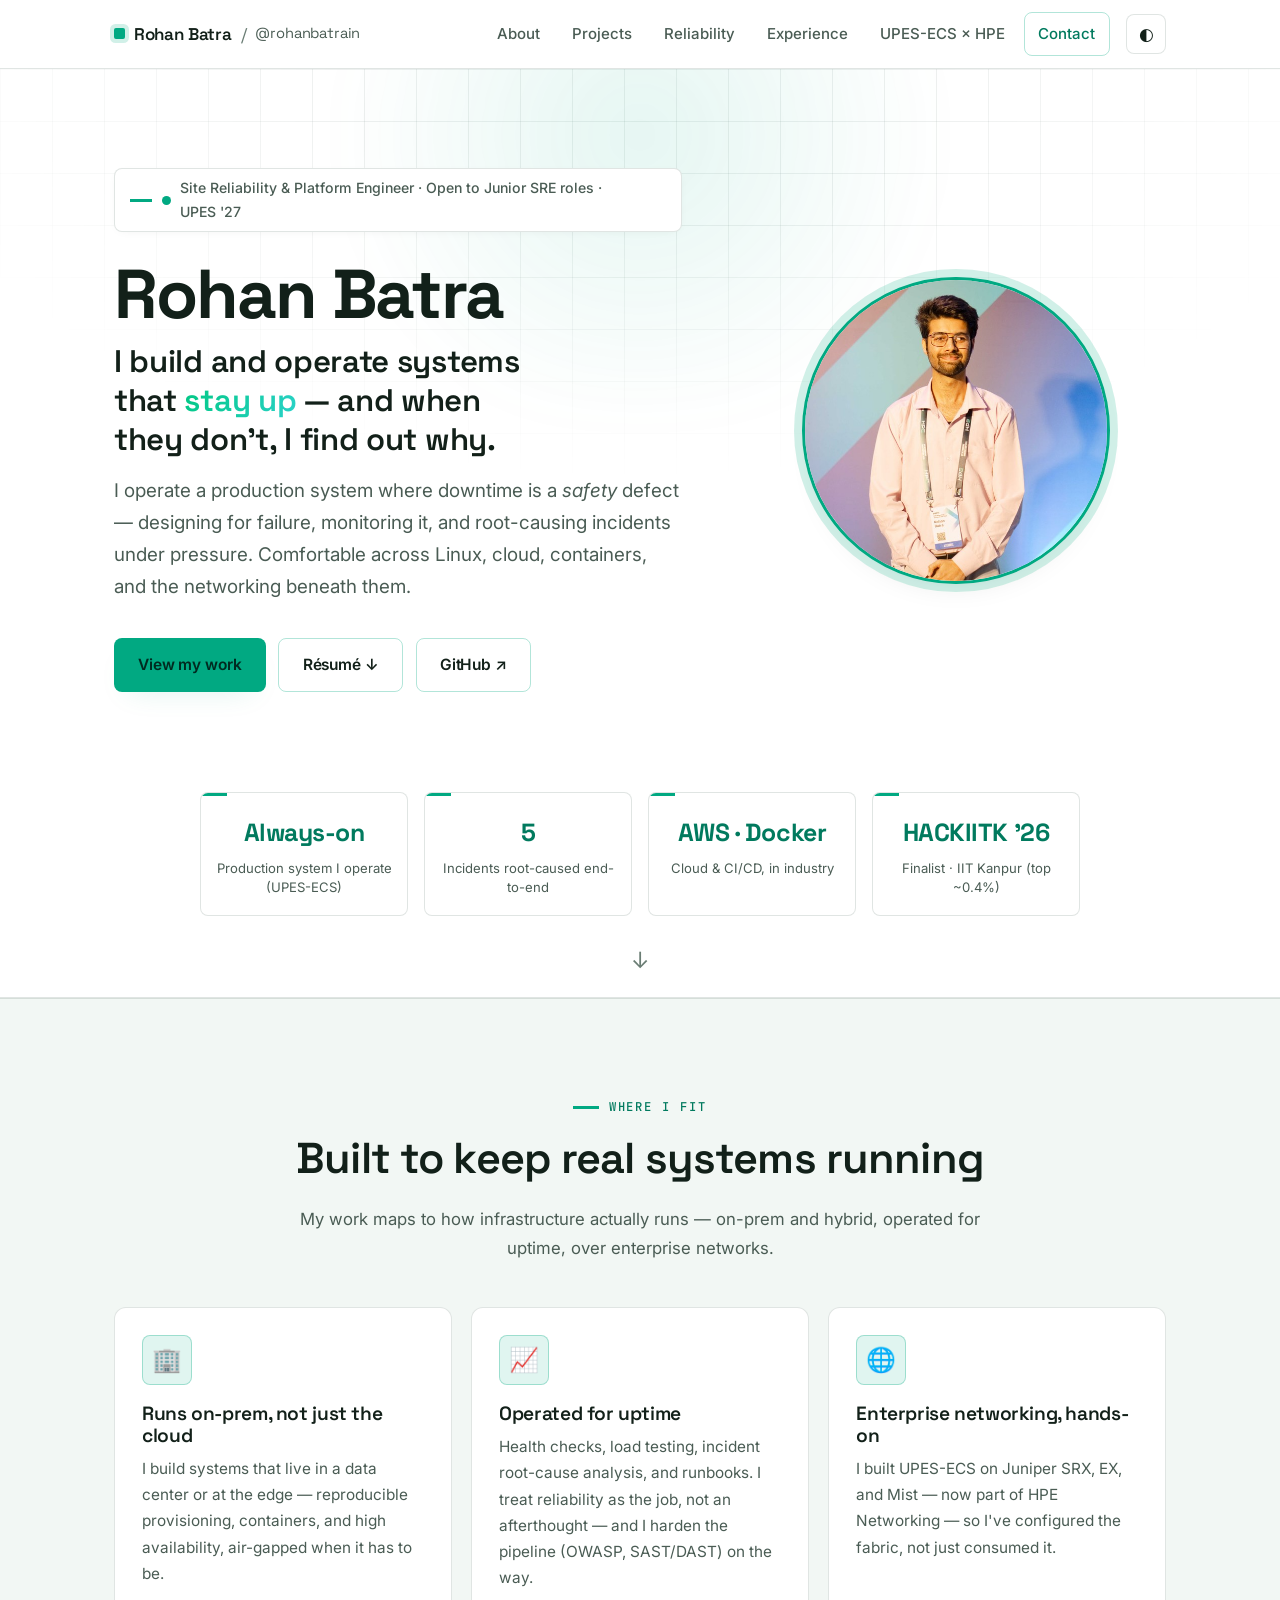
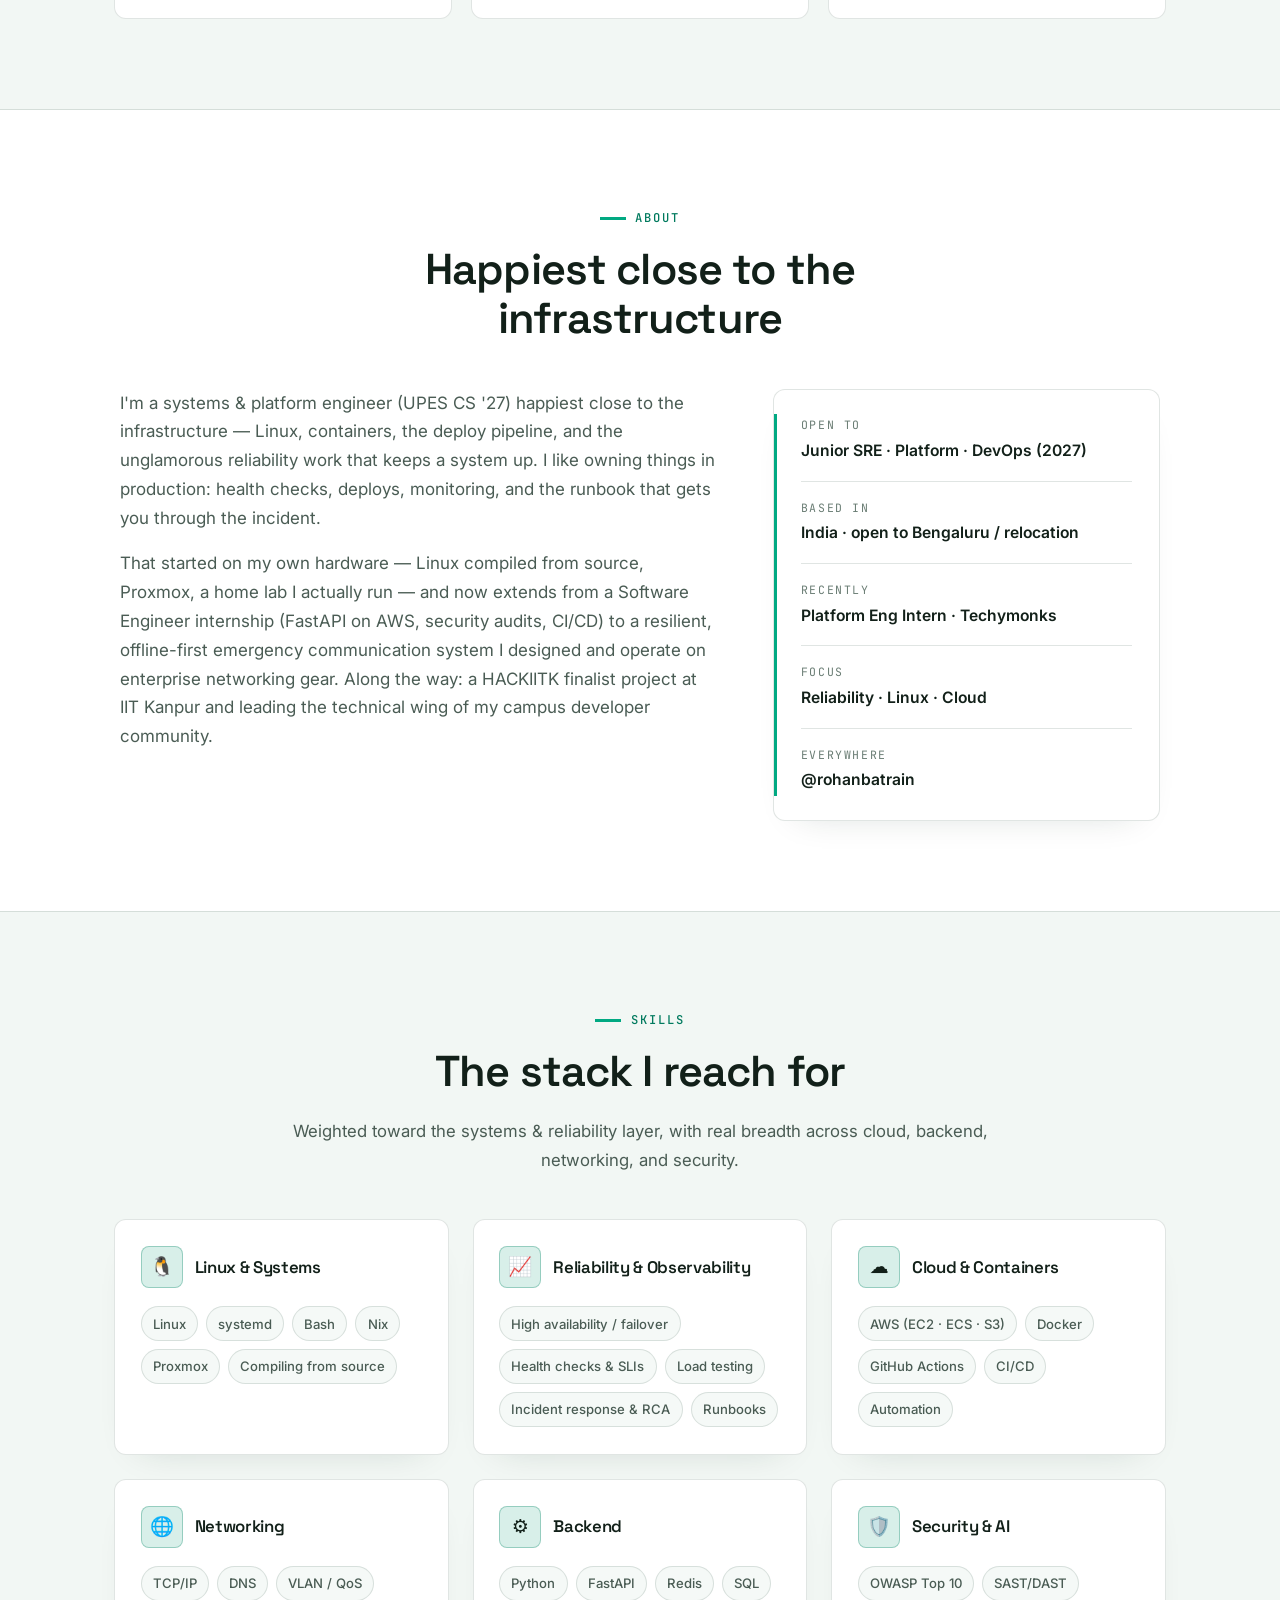
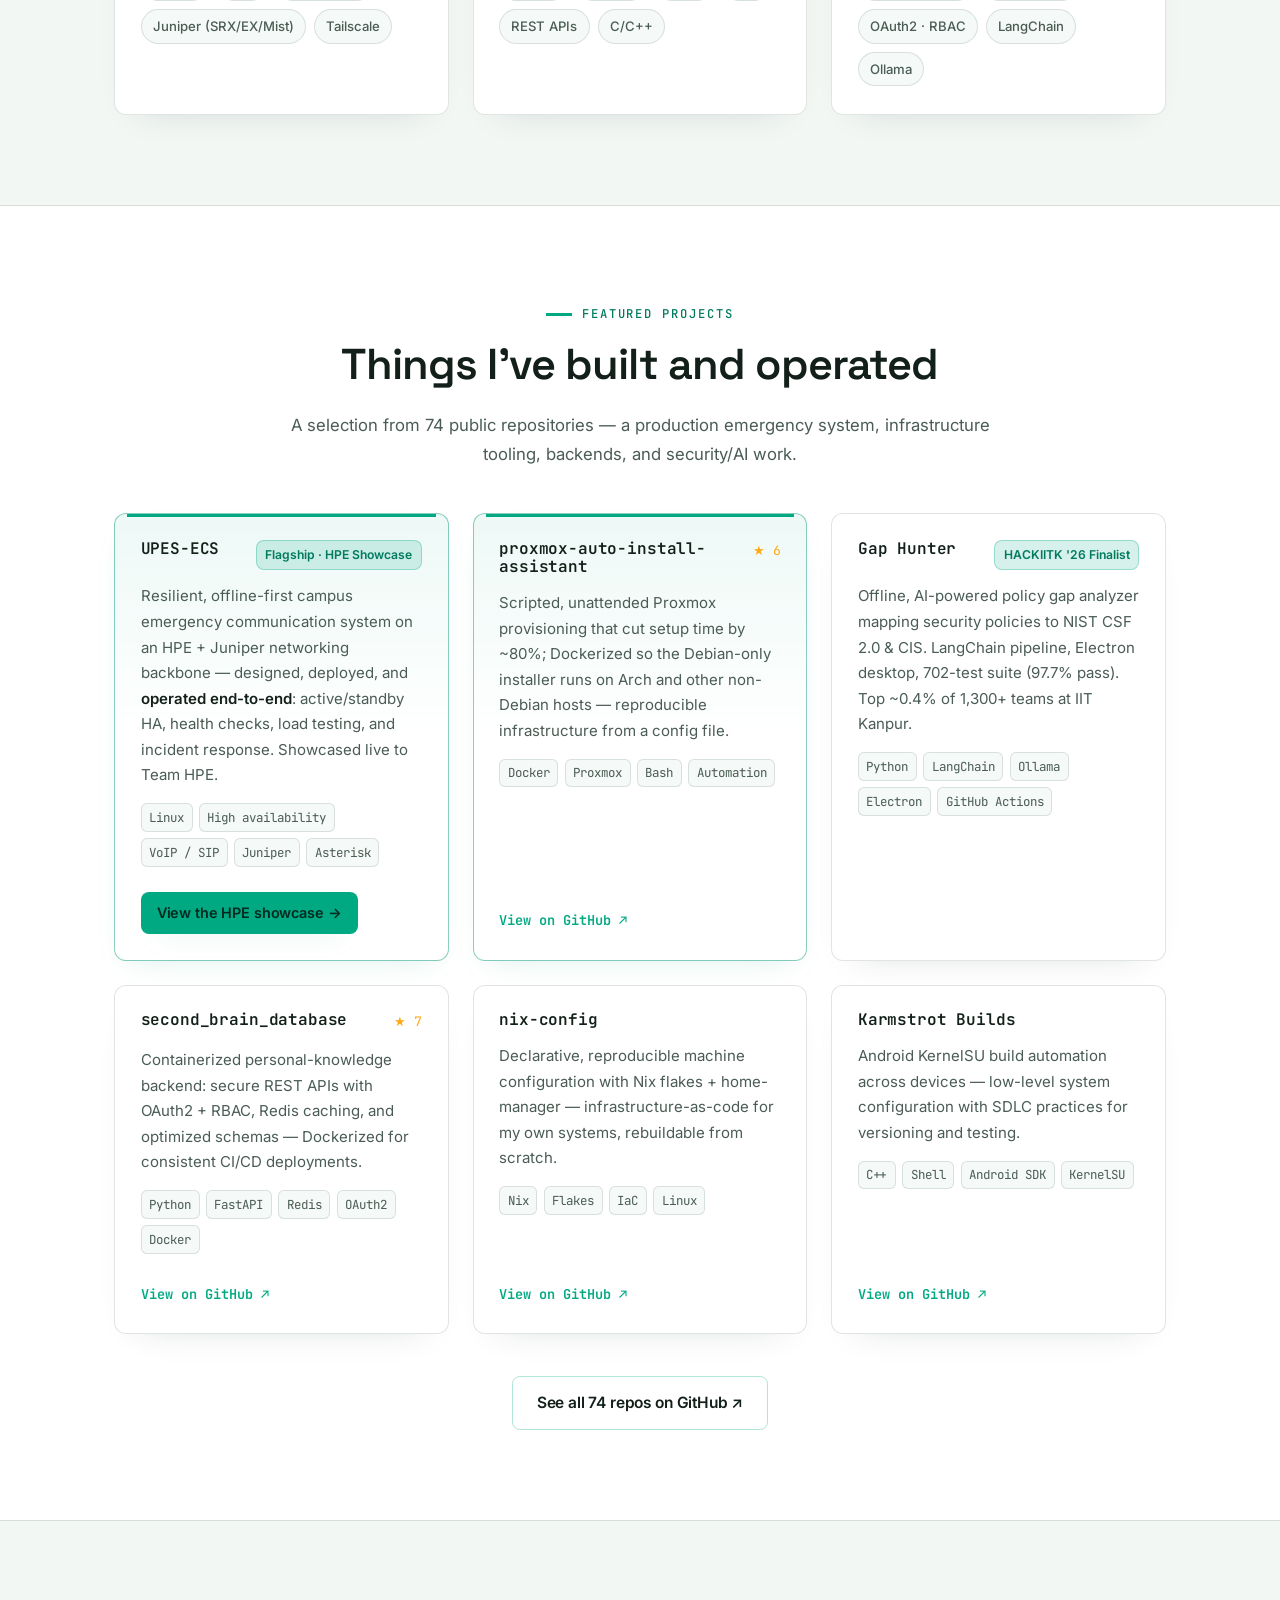
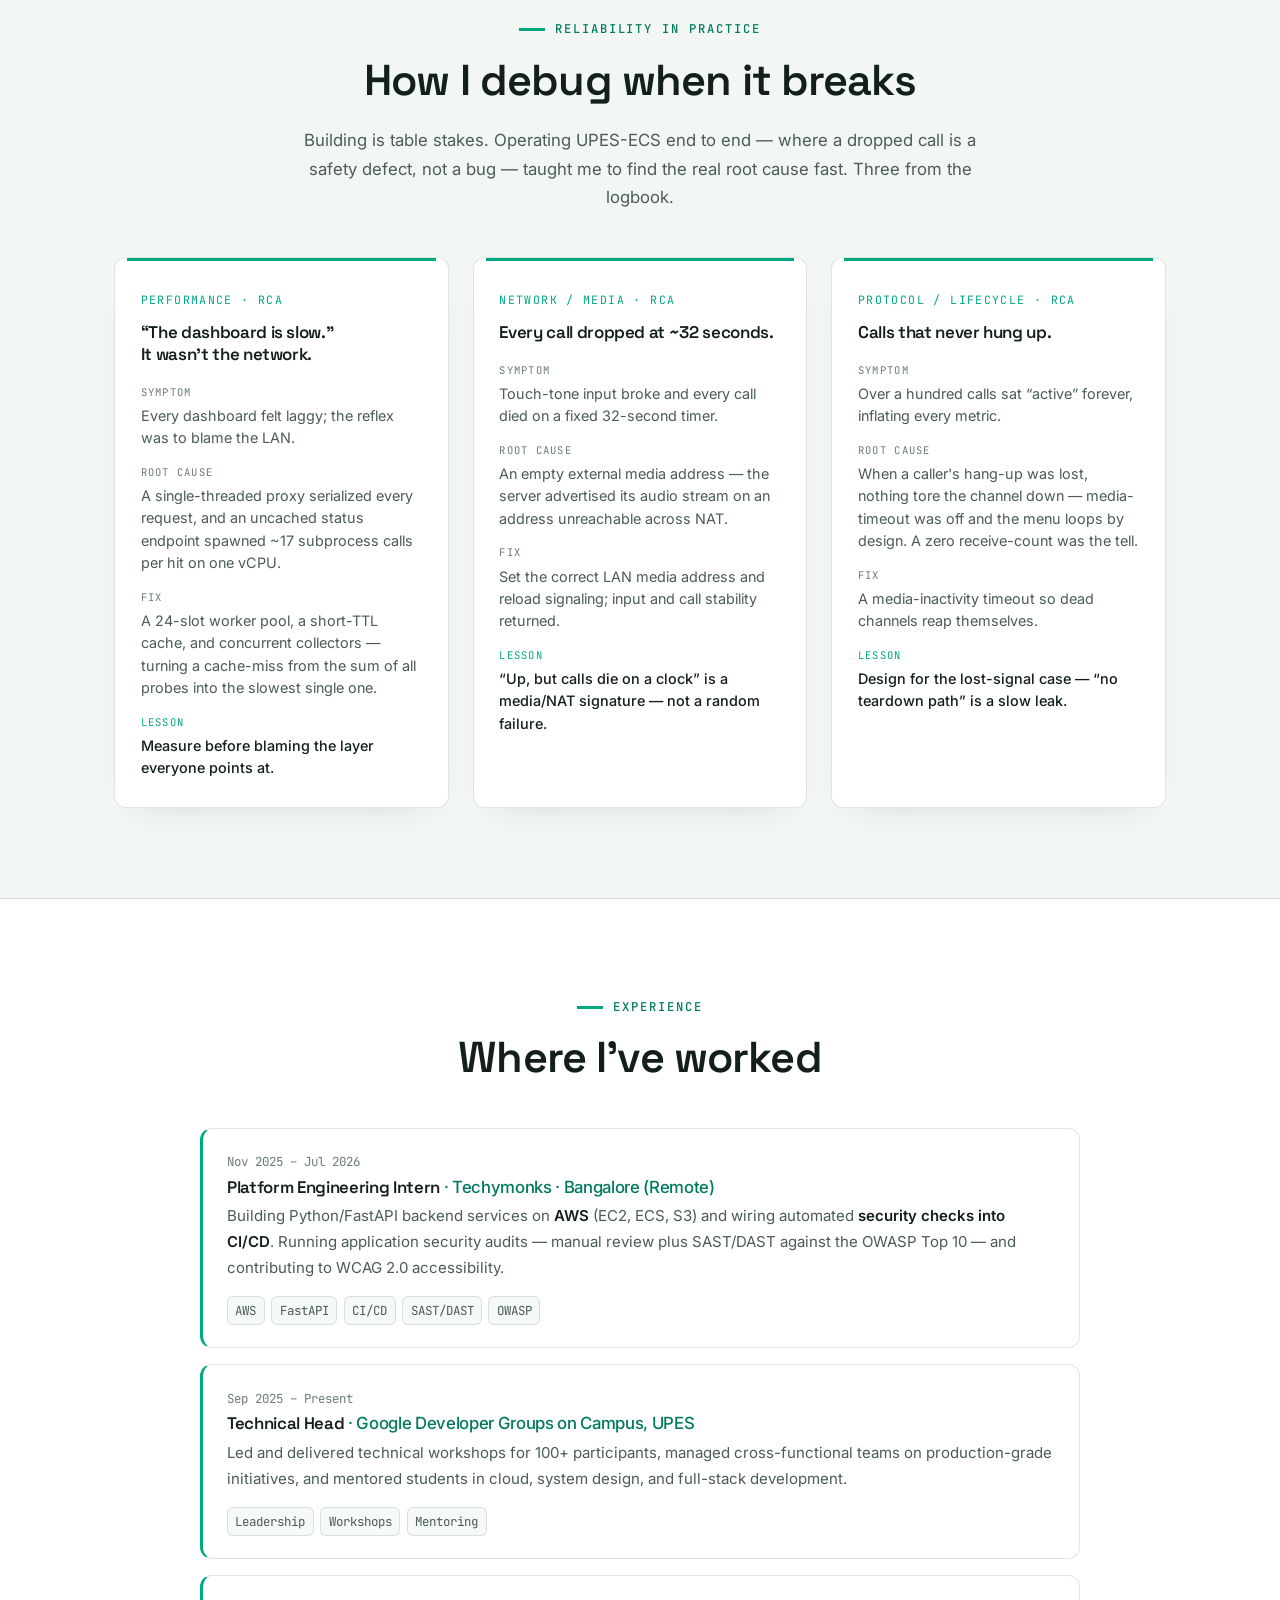
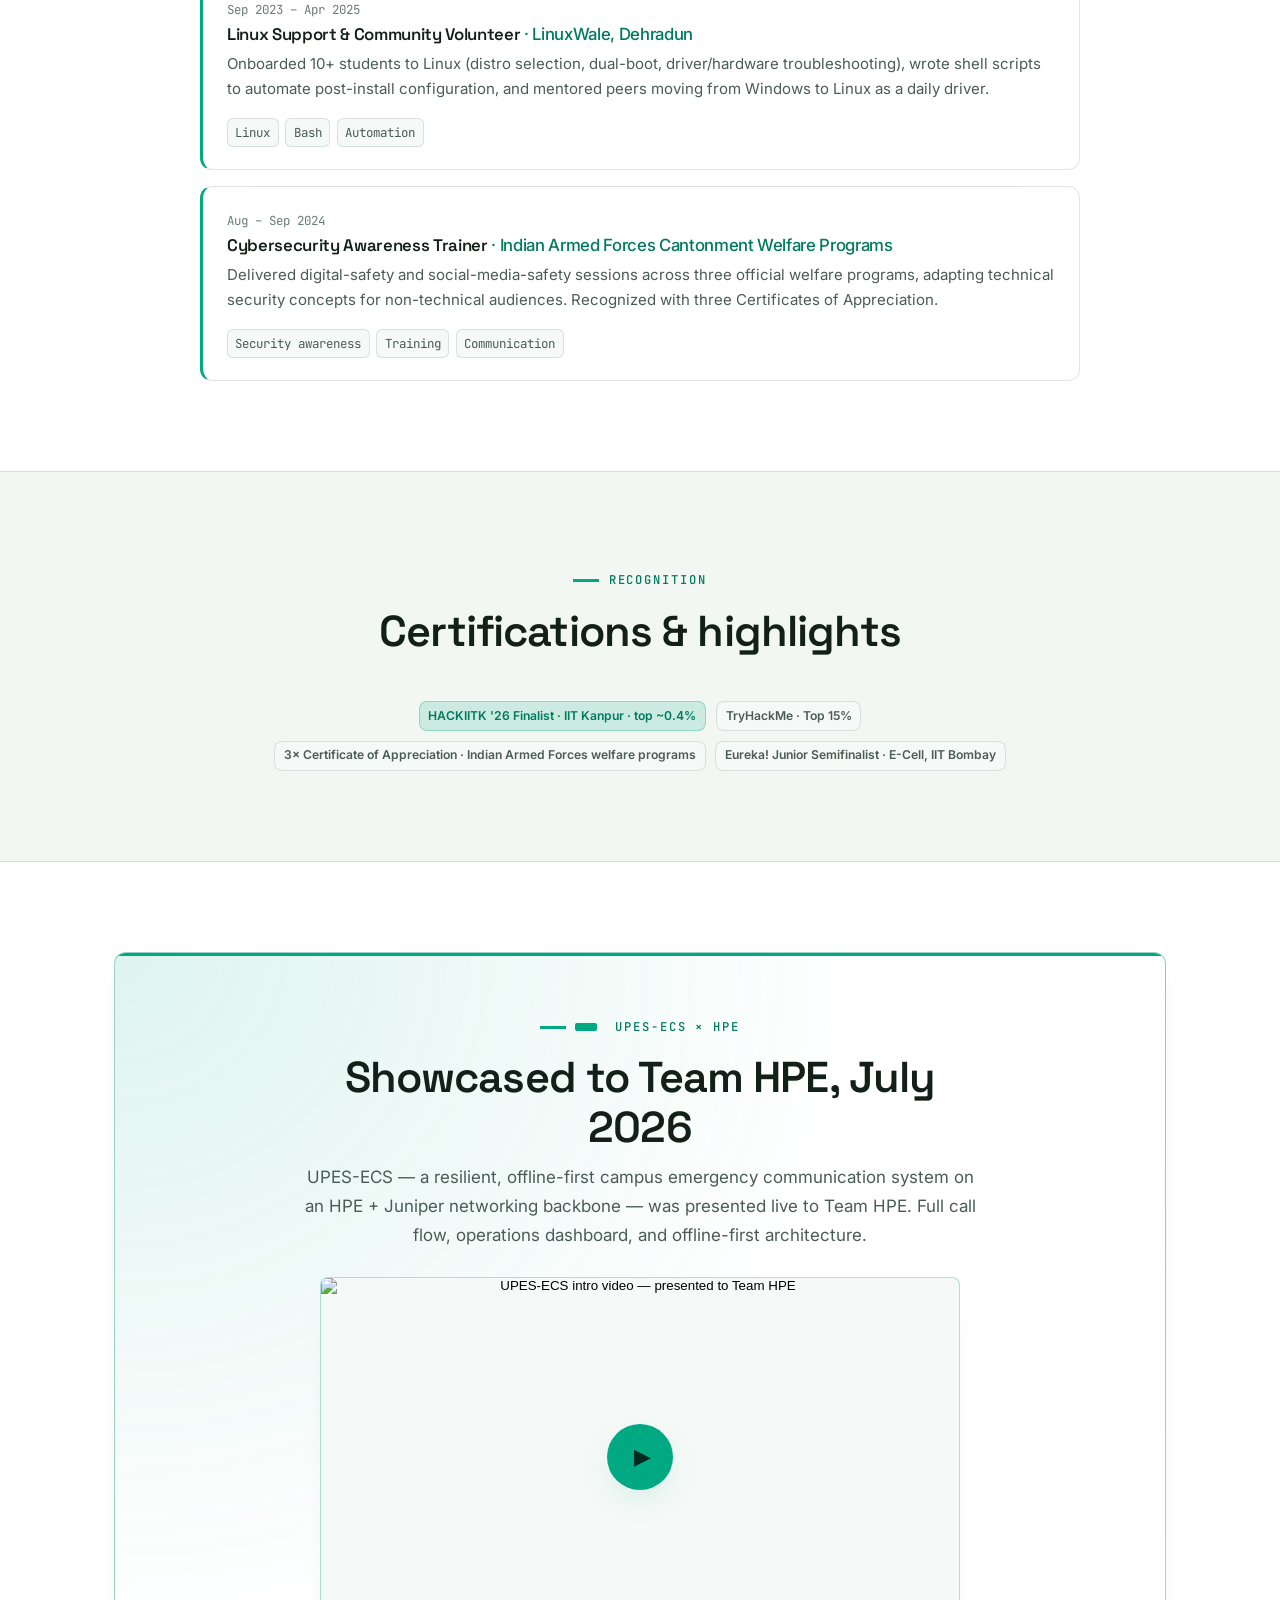
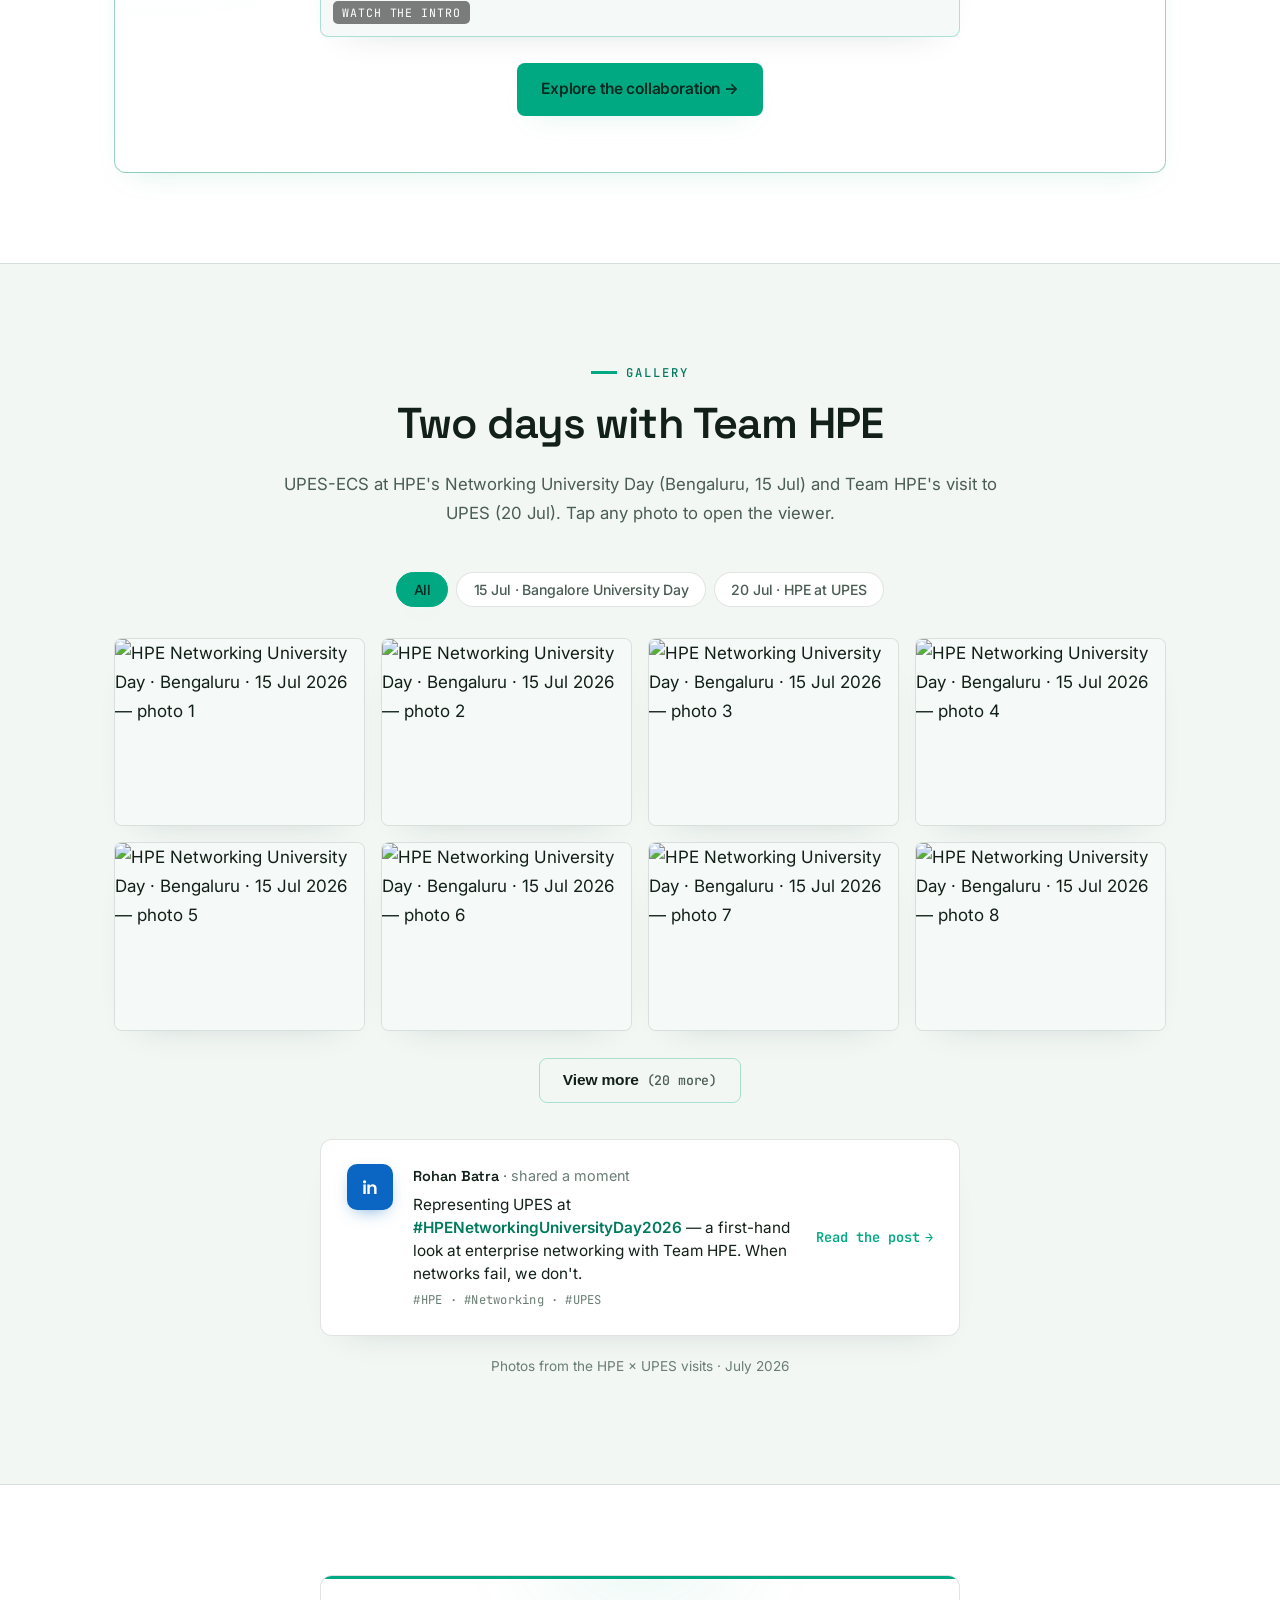
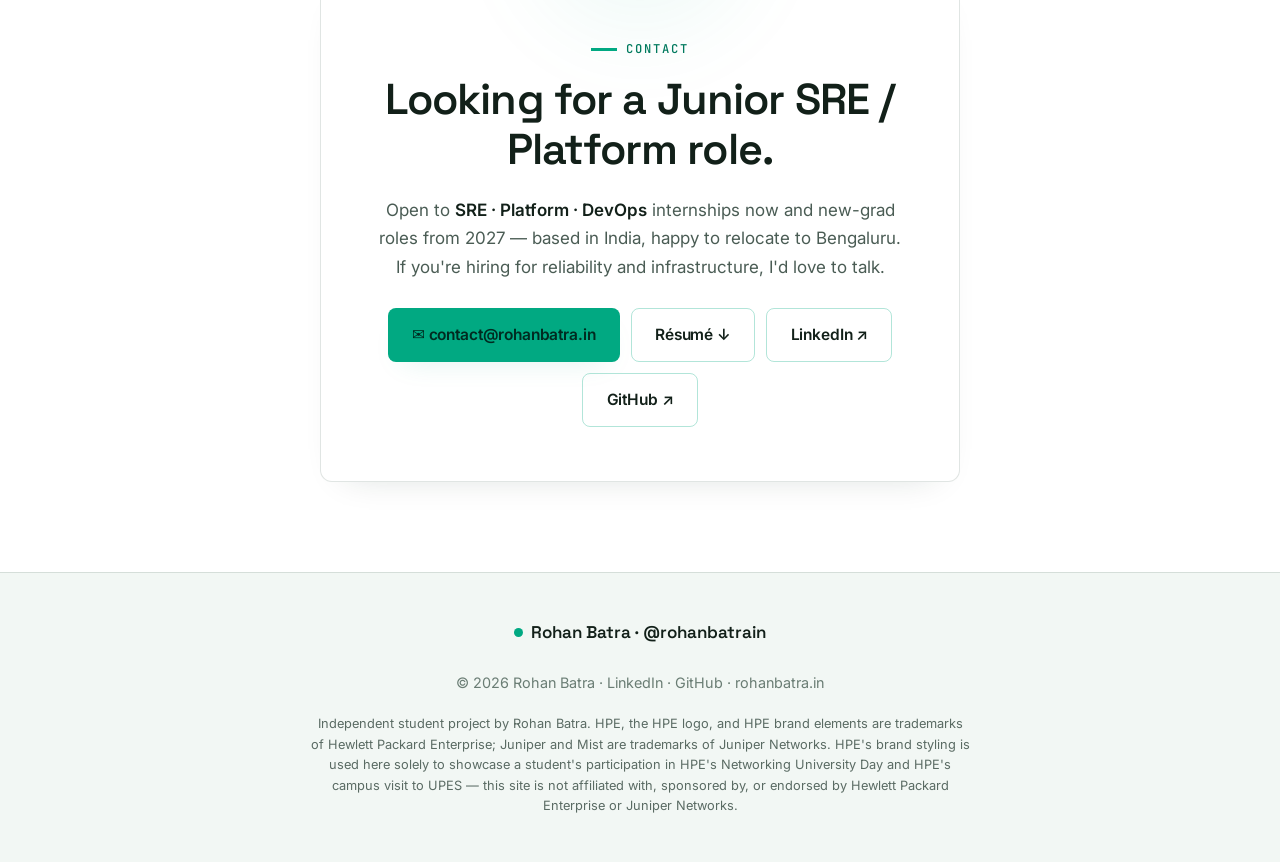
==== commit 5f3796d4: "portfolio: two-column hero (intro left, portrait right, stats full-width) Reworked the hero from a s" ====
--- a/index.html
+++ b/index.html
@@ -35,9 +35,24 @@
     .intro-video__cap{position:absolute;left:12px;bottom:12px;font-family:var(--font-mono);font-size:.72rem;letter-spacing:.08em;text-transform:uppercase;color:#fff;background:rgba(0,0,0,.5);padding:4px 9px;border-radius:5px;backdrop-filter:blur(4px)}
     .intro-video__btn:focus-visible{outline:2px solid var(--green);outline-offset:2px}
     .intro-video__frame{position:absolute;inset:0;width:100%;height:100%;border:0;display:block}
-    .hero__portrait{width:128px;height:128px;margin:0 auto 1.5rem;border-radius:50%;overflow:hidden;border:3px solid var(--green);box-shadow:0 0 0 6px var(--green-glow),var(--shadow);background:var(--surface-2)}
+    /* two-column hero */
+    .hero__inner{display:grid;grid-template-columns:1.15fr .85fr;gap:clamp(2rem,5vw,4.5rem);align-items:center;text-align:left}
+    .hero__intro{min-width:0}
+    .hero__title{margin:.1em 0;font-size:clamp(2.4rem,5.4vw,4.4rem)}
+    .hero__tagline{margin-inline:0;max-width:none}
+    .hero__lede{margin-inline:0;max-width:54ch}
+    .hero__actions{justify-content:flex-start}
+    .hero__figure{justify-self:center;margin:0}
+    .hero__portrait{width:clamp(210px,24vw,310px);height:clamp(210px,24vw,310px);margin:0;border-radius:50%;overflow:hidden;border:3px solid var(--green);box-shadow:0 0 0 8px var(--green-glow),var(--shadow);background:var(--surface-2)}
     .hero__portrait img{width:100%;height:100%;object-fit:cover;display:block}
-    @media(max-width:560px){.hero__portrait{width:106px;height:106px}}
+    .hero__stats{grid-column:1 / -1;margin-top:clamp(1.6rem,4vh,2.6rem)}
+    @media(max-width:860px){
+      .hero__inner{grid-template-columns:1fr;justify-items:center;text-align:center}
+      .hero__figure{order:-1}
+      .hero__lede{margin-inline:auto}
+      .hero__actions{justify-content:center}
+      .hero__portrait{width:clamp(150px,42vw,220px);height:clamp(150px,42vw,220px);margin:0 auto}
+    }
   </style>
 </head>
 <body>
@@ -85,26 +100,30 @@
       <div class="hero__grid" aria-hidden="true"></div>
       <div class="hero__glow" aria-hidden="true"></div>
       <div class="container hero__inner">
-        <div class="hero__portrait reveal">
-          <img src="assets/team/rohan.jpg" alt="Rohan Batra" width="128" height="128" onerror="this.closest('.hero__portrait').remove()" />
-        </div>
-        <p class="hero__eyebrow reveal">
-          <span class="pulse-dot" aria-hidden="true"></span>
-          Site Reliability &amp; Platform Engineer · Open to Junior SRE roles · UPES&nbsp;'27
-        </p>
-        <h1 class="hero__title reveal">Rohan Batra</h1>
-        <p class="hero__tagline reveal">
-          I build and operate systems that <span class="grad-text">stay up</span> — and when they don't, I find out why.
-        </p>
-        <p class="hero__lede reveal">
-          I operate a production system where downtime is a <em>safety</em> defect — designing for
-          failure, monitoring it, and root-causing incidents under pressure. Comfortable across
-          Linux, cloud, containers, and the networking beneath them.
-        </p>
-        <div class="hero__actions reveal">
-          <a class="btn btn--primary" href="#projects">View my work</a>
-          <a class="btn btn--ghost" href="Rohan-Batra-Resume.pdf" download>Résumé ↓</a>
-          <a class="btn btn--ghost" href="https://github.com/rohanbatrain" target="_blank" rel="noopener">GitHub ↗</a>
+        <div class="hero__intro">
+          <p class="hero__eyebrow reveal">
+            <span class="pulse-dot" aria-hidden="true"></span>
+            Site Reliability &amp; Platform Engineer · Open to Junior SRE roles · UPES&nbsp;'27
+          </p>
+          <h1 class="hero__title reveal">Rohan Batra</h1>
+          <p class="hero__tagline reveal">
+            I build and operate systems that <span class="grad-text">stay up</span> — and when they don't, I find out why.
+          </p>
+          <p class="hero__lede reveal">
+            I operate a production system where downtime is a <em>safety</em> defect — designing for
+            failure, monitoring it, and root-causing incidents under pressure. Comfortable across
+            Linux, cloud, containers, and the networking beneath them.
+          </p>
+          <div class="hero__actions reveal">
+            <a class="btn btn--primary" href="#projects">View my work</a>
+            <a class="btn btn--ghost" href="Rohan-Batra-Resume.pdf" download>Résumé ↓</a>
+            <a class="btn btn--ghost" href="https://github.com/rohanbatrain" target="_blank" rel="noopener">GitHub ↗</a>
+          </div>
+        </div>
+        <div class="hero__figure reveal">
+          <div class="hero__portrait">
+            <img src="assets/team/rohan.jpg" alt="Rohan Batra" width="300" height="300" onerror="this.closest('.hero__figure').remove()" />
+          </div>
         </div>
         <dl class="hero__stats reveal">
           <div><dt>Always-on</dt><dd>Production system I operate (UPES-ECS)</dd></div>
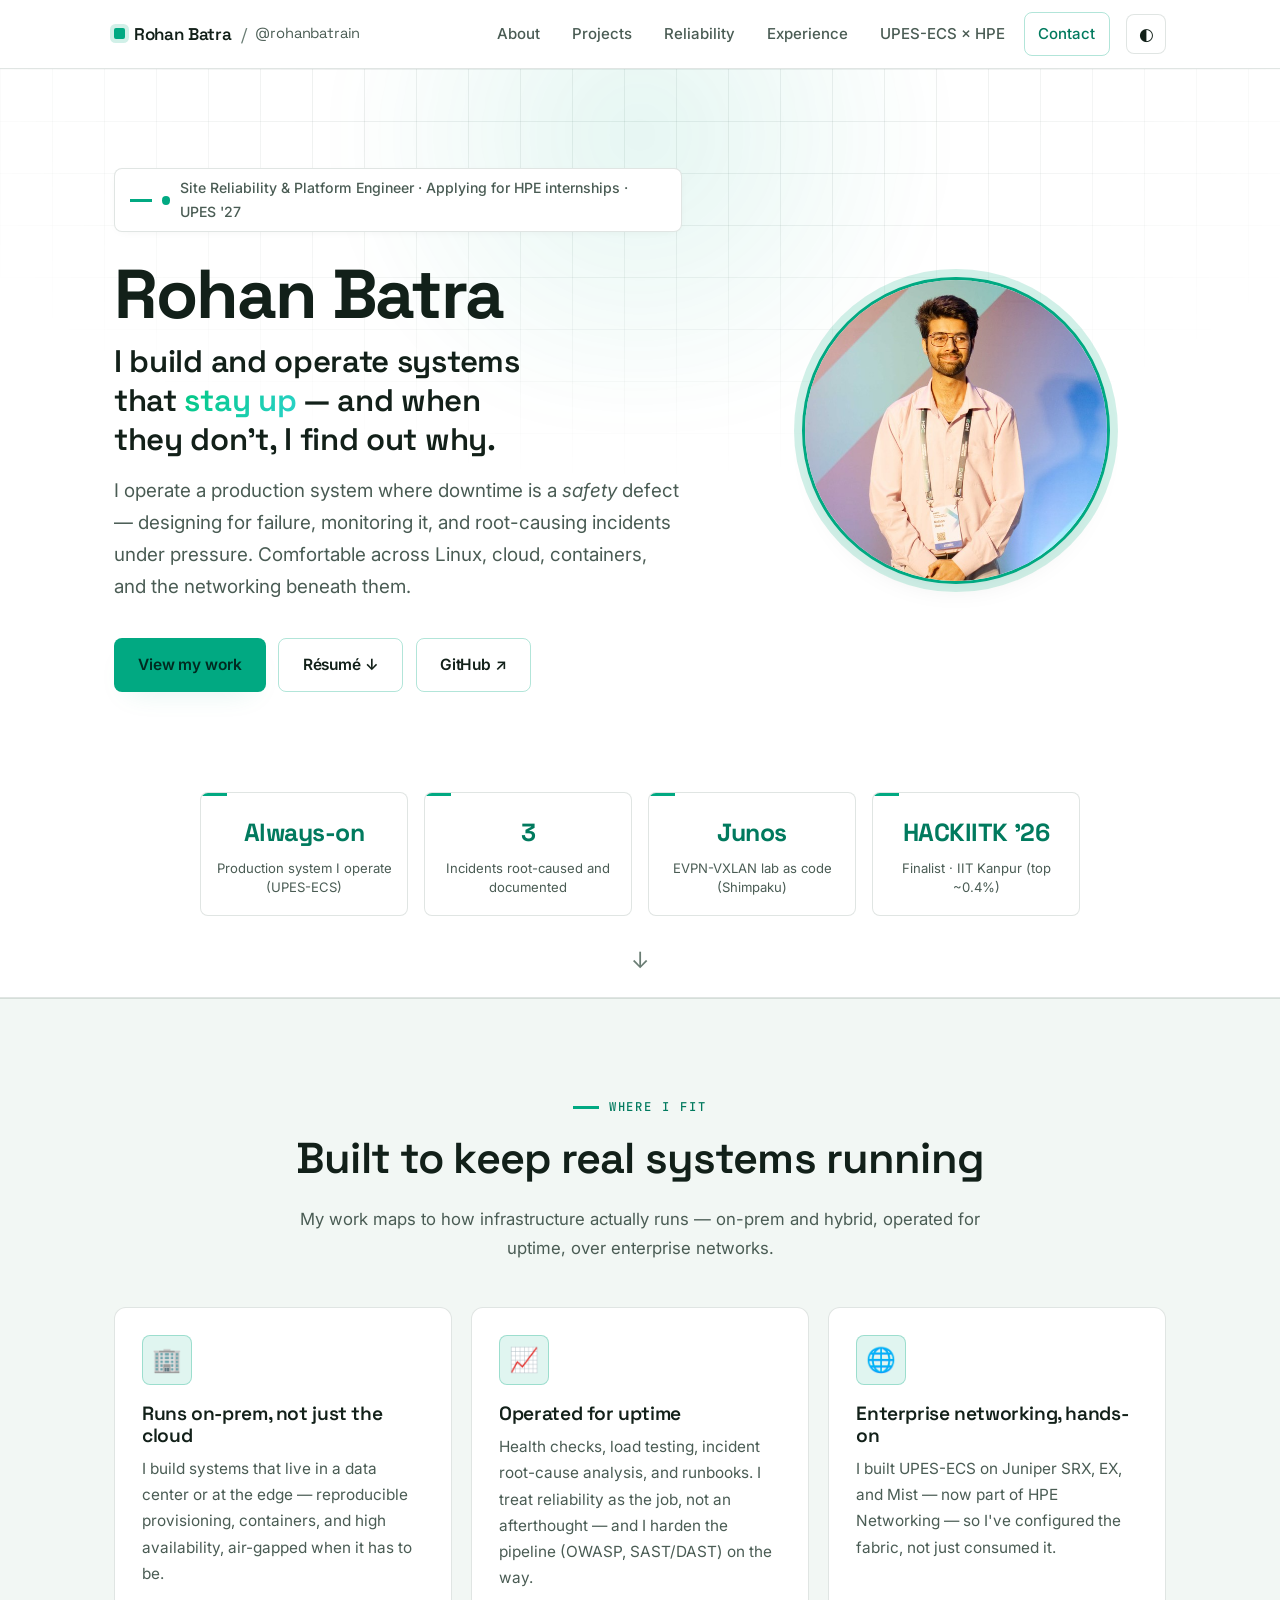
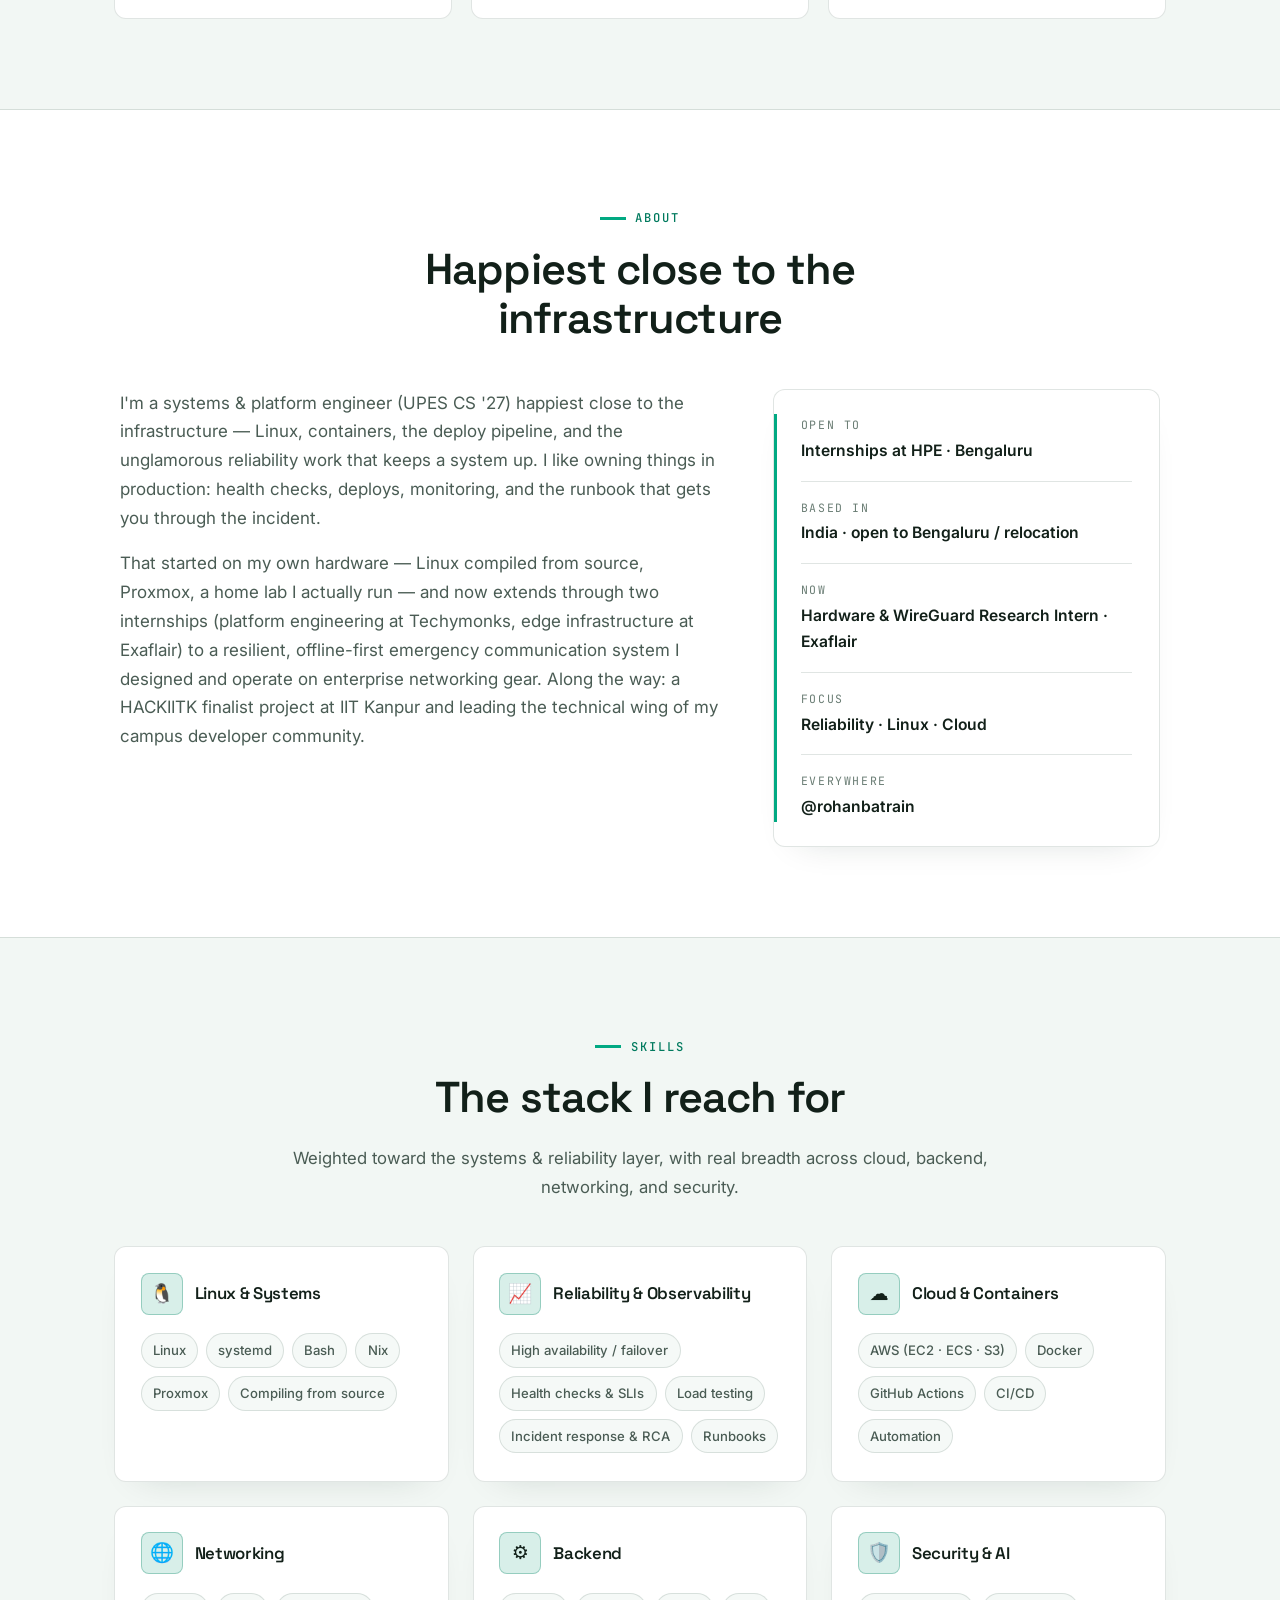
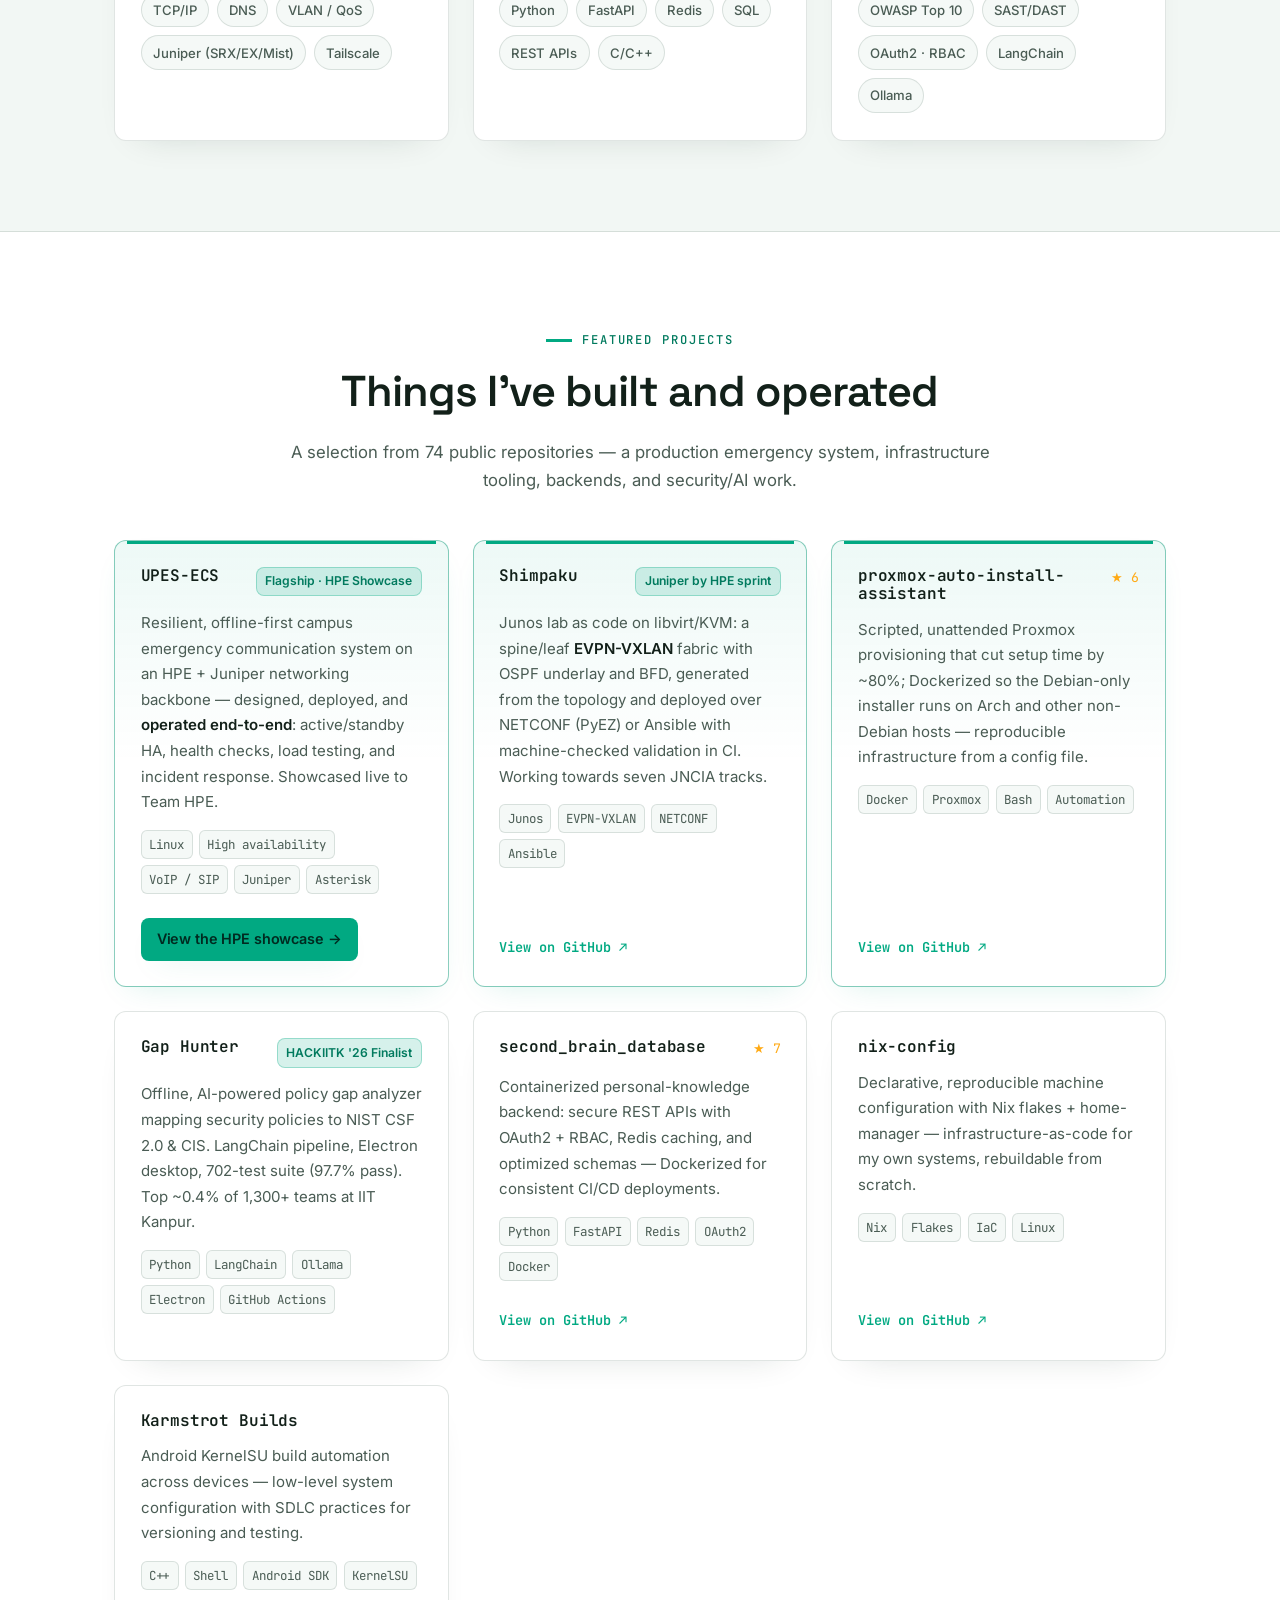
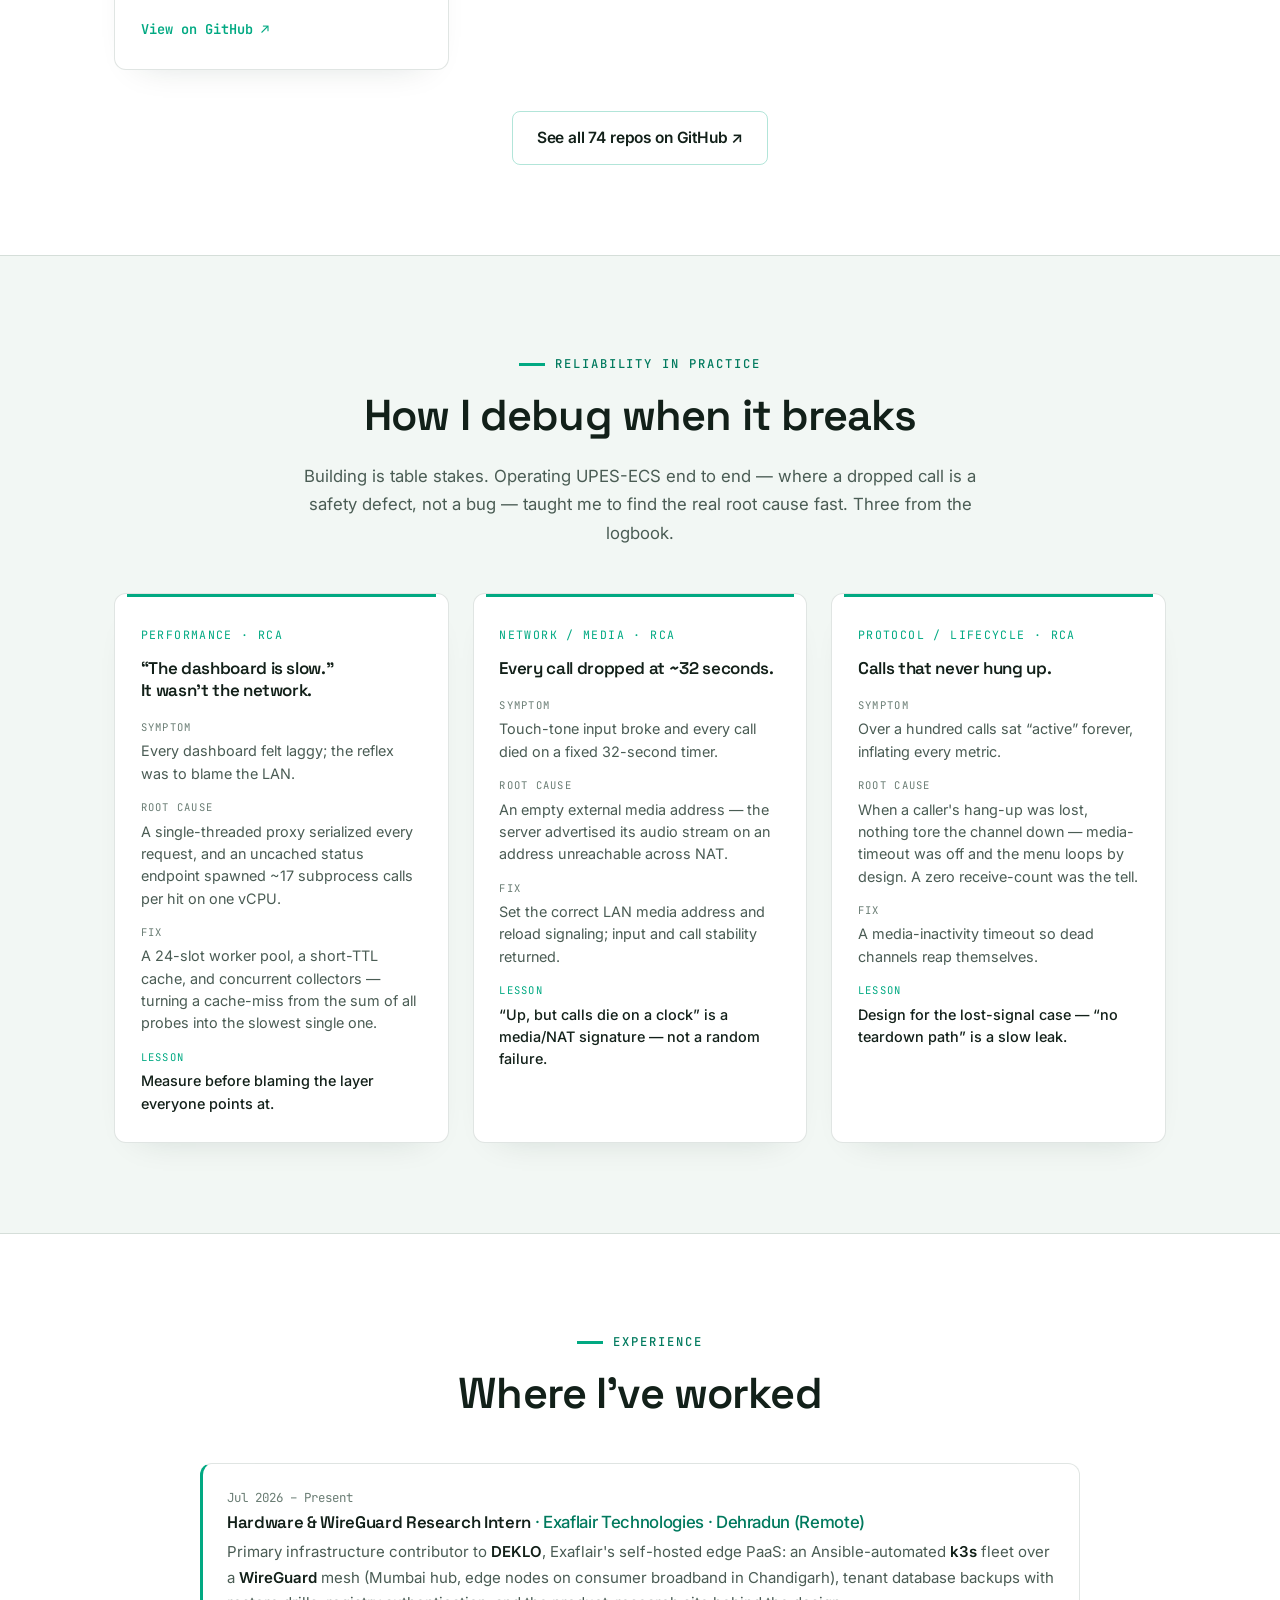
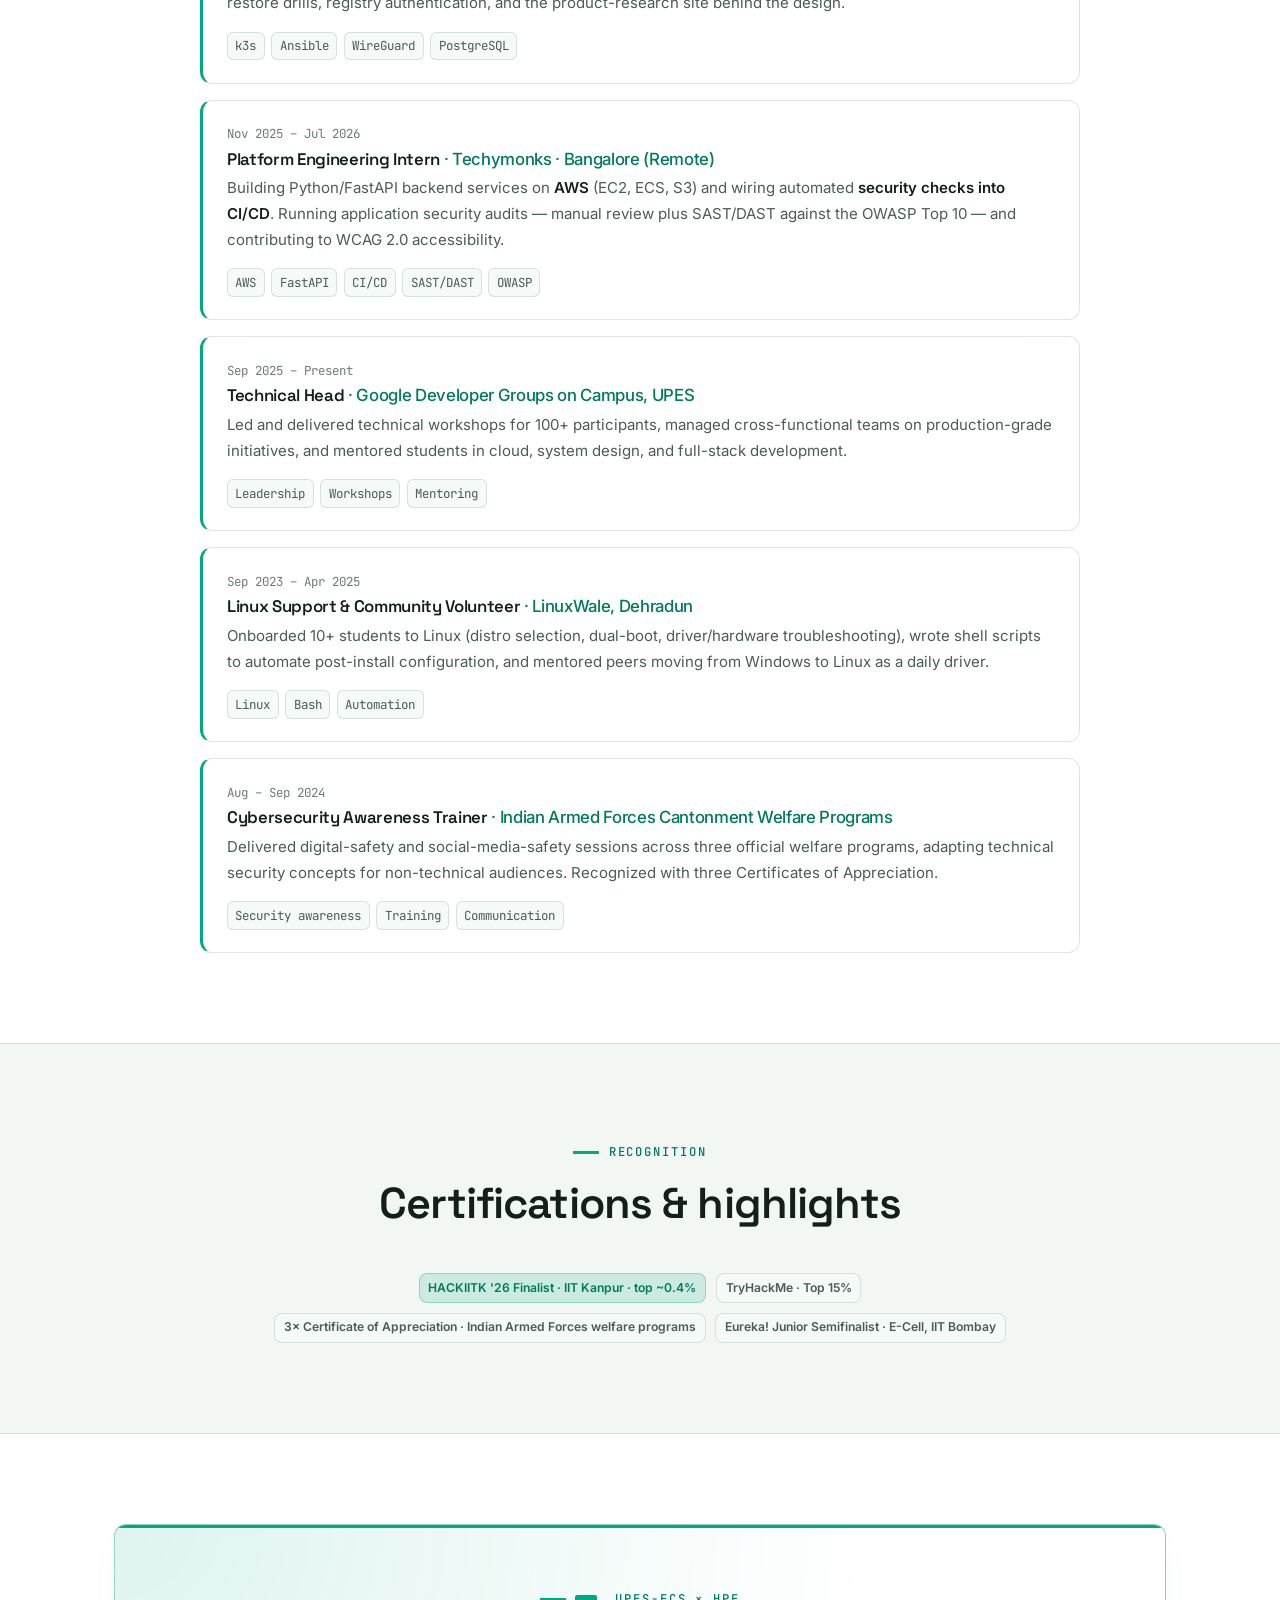
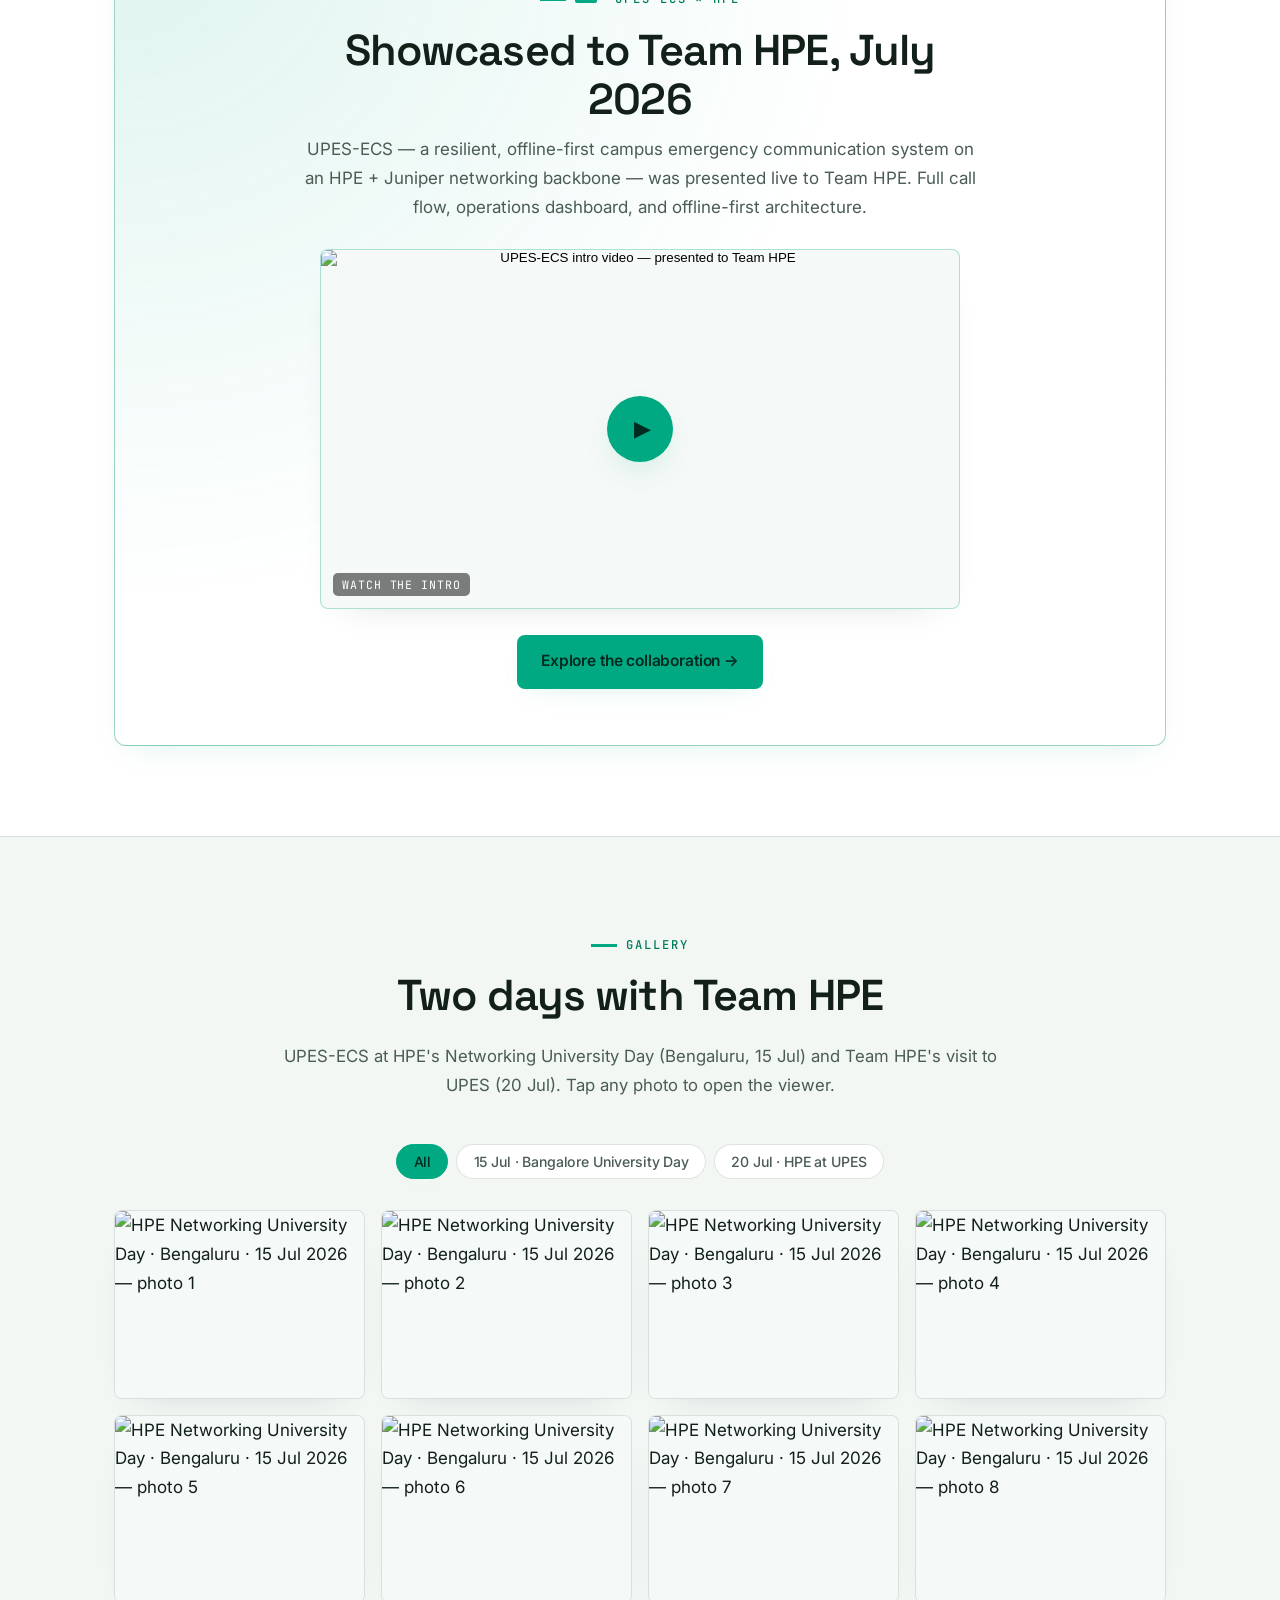
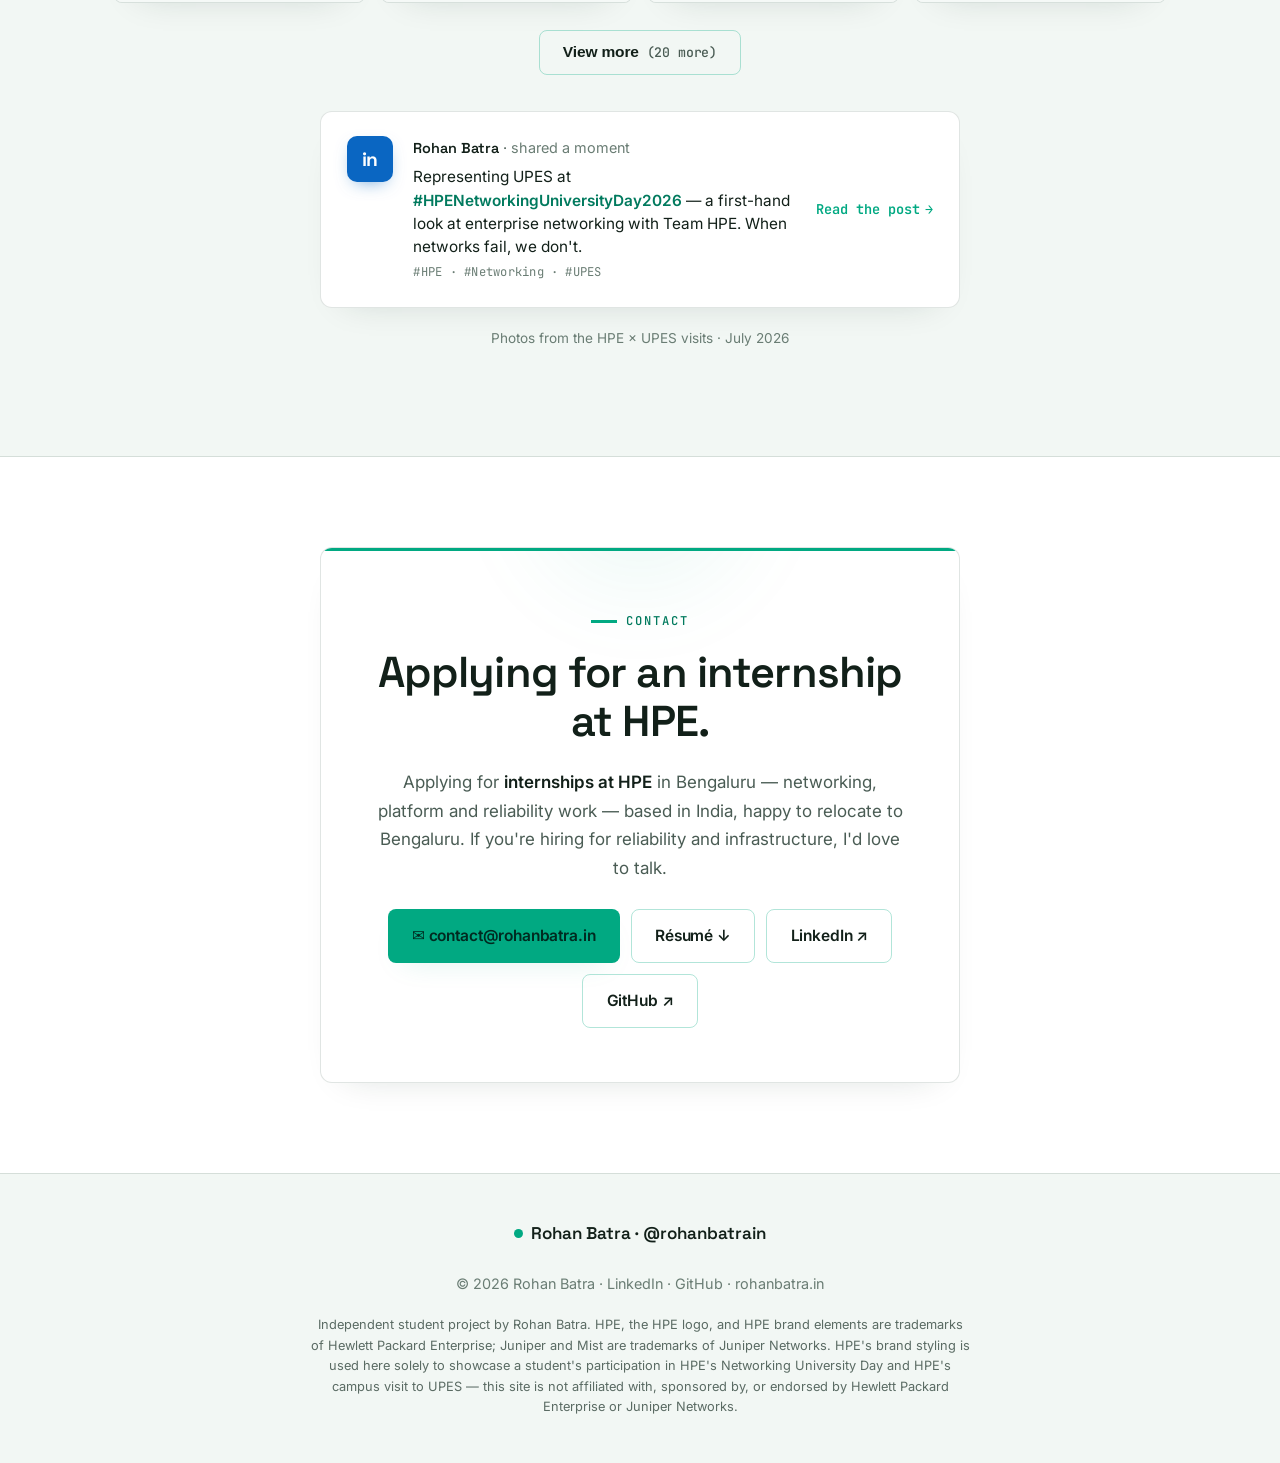
==== commit bfc98ea3: "hpe: align site with the HPE intern application Internship framing instead of Junior SRE, Exaflair r" ====
--- a/index.html
+++ b/index.html
@@ -4,14 +4,14 @@
   <meta charset="UTF-8" />
   <meta name="viewport" content="width=device-width, initial-scale=1.0" />
   <title>Rohan Batra — Site Reliability &amp; Platform Engineer</title>
-  <meta name="description" content="Rohan Batra (@rohanbatrain) — Site Reliability & Platform Engineer. I build and operate systems that stay up: Linux, cloud, containers, and the networking under them. UPES '27, open to Junior SRE / Platform roles. HACKIITK 2026 finalist; former Platform Engineering Intern at Techymonks." />
+  <meta name="description" content="Rohan Batra (@rohanbatrain) — Site Reliability & Platform Engineer. I build and operate systems that stay up: Linux, cloud, containers, and the networking under them. UPES '27, applying for internships at HPE Bengaluru. HACKIITK 2026 finalist; Hardware & WireGuard Research Intern at Exaflair." />
   <meta name="author" content="Rohan Batra" />
   <meta name="theme-color" content="#0c1613" />
 
   <!-- Open Graph -->
   <meta property="og:type" content="profile" />
   <meta property="og:title" content="Rohan Batra — Site Reliability & Platform Engineer" />
-  <meta property="og:description" content="I build and operate systems that stay up — and when they don't, I find out why. Linux, cloud, containers, networking. Open to Junior SRE / Platform roles." />
+  <meta property="og:description" content="I build and operate systems that stay up — and when they don't, I find out why. Linux, cloud, containers, networking. Applying for internships at HPE Bengaluru." />
   <meta property="og:url" content="https://hpe.rohanbatra.in/" />
   <meta property="og:site_name" content="Rohan Batra" />
   <meta name="twitter:card" content="summary_large_image" />
@@ -103,7 +103,7 @@
         <div class="hero__intro">
           <p class="hero__eyebrow reveal">
             <span class="pulse-dot" aria-hidden="true"></span>
-            Site Reliability &amp; Platform Engineer · Open to Junior SRE roles · UPES&nbsp;'27
+            Site Reliability &amp; Platform Engineer · Applying for HPE internships · UPES&nbsp;'27
           </p>
           <h1 class="hero__title reveal">Rohan Batra</h1>
           <p class="hero__tagline reveal">
@@ -127,8 +127,8 @@
         </div>
         <dl class="hero__stats reveal">
           <div><dt>Always-on</dt><dd>Production system I operate (UPES-ECS)</dd></div>
-          <div><dt>5</dt><dd>Incidents root-caused end-to-end</dd></div>
-          <div><dt>AWS&nbsp;·&nbsp;Docker</dt><dd>Cloud &amp; CI/CD, in industry</dd></div>
+          <div><dt>3</dt><dd>Incidents root-caused and documented</dd></div>
+          <div><dt>Junos</dt><dd>EVPN-VXLAN lab as code (Shimpaku)</dd></div>
           <div><dt>HACKIITK&nbsp;'26</dt><dd>Finalist · IIT Kanpur (top ~0.4%)</dd></div>
         </dl>
       </div>
@@ -184,17 +184,17 @@
             </p>
             <p>
               That started on my own hardware — Linux compiled from source, Proxmox, a home lab I
-              actually run — and now extends from a Software Engineer internship (FastAPI on AWS,
-              security audits, CI/CD) to a resilient, offline-first emergency communication system I
+              actually run — and now extends through two internships (platform engineering at Techymonks, edge infrastructure at
+              Exaflair) to a resilient, offline-first emergency communication system I
               designed and operate on enterprise networking gear. Along the way: a HACKIITK finalist
               project at IIT Kanpur and leading the technical wing of my campus developer community.
             </p>
           </div>
           <aside class="bio__card" aria-label="At a glance">
             <ul class="bio__facts">
-              <li><span>Open to</span><strong>Junior SRE · Platform · DevOps (2027)</strong></li>
+              <li><span>Open to</span><strong>Internships at HPE · Bengaluru</strong></li>
               <li><span>Based in</span><strong>India · open to Bengaluru / relocation</strong></li>
-              <li><span>Recently</span><strong>Platform Eng Intern · Techymonks</strong></li>
+              <li><span>Now</span><strong>Hardware &amp; WireGuard Research Intern · Exaflair</strong></li>
               <li><span>Focus</span><strong>Reliability · Linux · Cloud</strong></li>
               <li><span>Everywhere</span><strong>@rohanbatrain</strong></li>
             </ul>
@@ -288,6 +288,24 @@
             </ul>
             <div class="project-card__foot">
               <a class="btn btn--primary btn--sm" href="https://upes-ecs.rohanbatra.in/">View the HPE showcase →</a>
+            </div>
+          </article>
+
+          <article class="project-card project-card--featured reveal">
+            <div class="project-card__top">
+              <h3 class="project-card__title">Shimpaku</h3>
+              <span class="chip chip--green">Juniper by HPE sprint</span>
+            </div>
+            <p class="project-card__desc">
+              Junos lab as code on libvirt/KVM: a spine/leaf <strong>EVPN-VXLAN</strong> fabric with OSPF
+              underlay and BFD, generated from the topology and deployed over NETCONF (PyEZ) or Ansible
+              with machine-checked validation in CI. Working towards seven JNCIA tracks.
+            </p>
+            <ul class="tags">
+              <li>Junos</li><li>EVPN-VXLAN</li><li>NETCONF</li><li>Ansible</li>
+            </ul>
+            <div class="project-card__foot">
+              <a class="project-card__link" href="https://github.com/rohanbatrain/juniper-7-day-sprint" target="_blank" rel="noopener">View on GitHub ↗</a>
             </div>
           </article>
 
@@ -439,6 +457,21 @@
 
         <div class="exp reveal">
           <ol class="exp__list">
+            <li class="exp__item">
+              <div class="exp__when">Jul 2026 – Present</div>
+              <div class="exp__body">
+                <h4>Hardware &amp; WireGuard Research Intern <span class="exp__co">· Exaflair Technologies · Dehradun (Remote)</span></h4>
+                <p>
+                  Primary infrastructure contributor to <strong>DEKLO</strong>, Exaflair's self-hosted edge
+                  PaaS: an Ansible-automated <strong>k3s</strong> fleet over a <strong>WireGuard</strong> mesh
+                  (Mumbai hub, edge nodes on consumer broadband in Chandigarh), tenant database backups
+                  with restore drills, registry authentication, and the product-research site behind the design.
+                </p>
+                <ul class="tags">
+                  <li>k3s</li><li>Ansible</li><li>WireGuard</li><li>PostgreSQL</li>
+                </ul>
+              </div>
+            </li>
             <li class="exp__item">
               <div class="exp__when">Nov 2025 – Jul 2026</div>
               <div class="exp__body">
@@ -599,10 +632,10 @@
       <div class="container contact">
         <div class="contact__card reveal">
           <span class="kicker">Contact</span>
-          <h2>Looking for a Junior SRE / Platform role.</h2>
+          <h2>Applying for an internship at HPE.</h2>
           <p>
-            Open to <strong>SRE · Platform · DevOps</strong> internships now and new-grad roles from
-            2027 — based in India, happy to relocate to Bengaluru. If you're hiring for reliability
+            Applying for <strong>internships at HPE</strong> in Bengaluru — networking, platform and
+            reliability work — based in India, happy to relocate to Bengaluru. If you're hiring for reliability
             and infrastructure, I'd love to talk.
           </p>
           <div class="contact__actions">
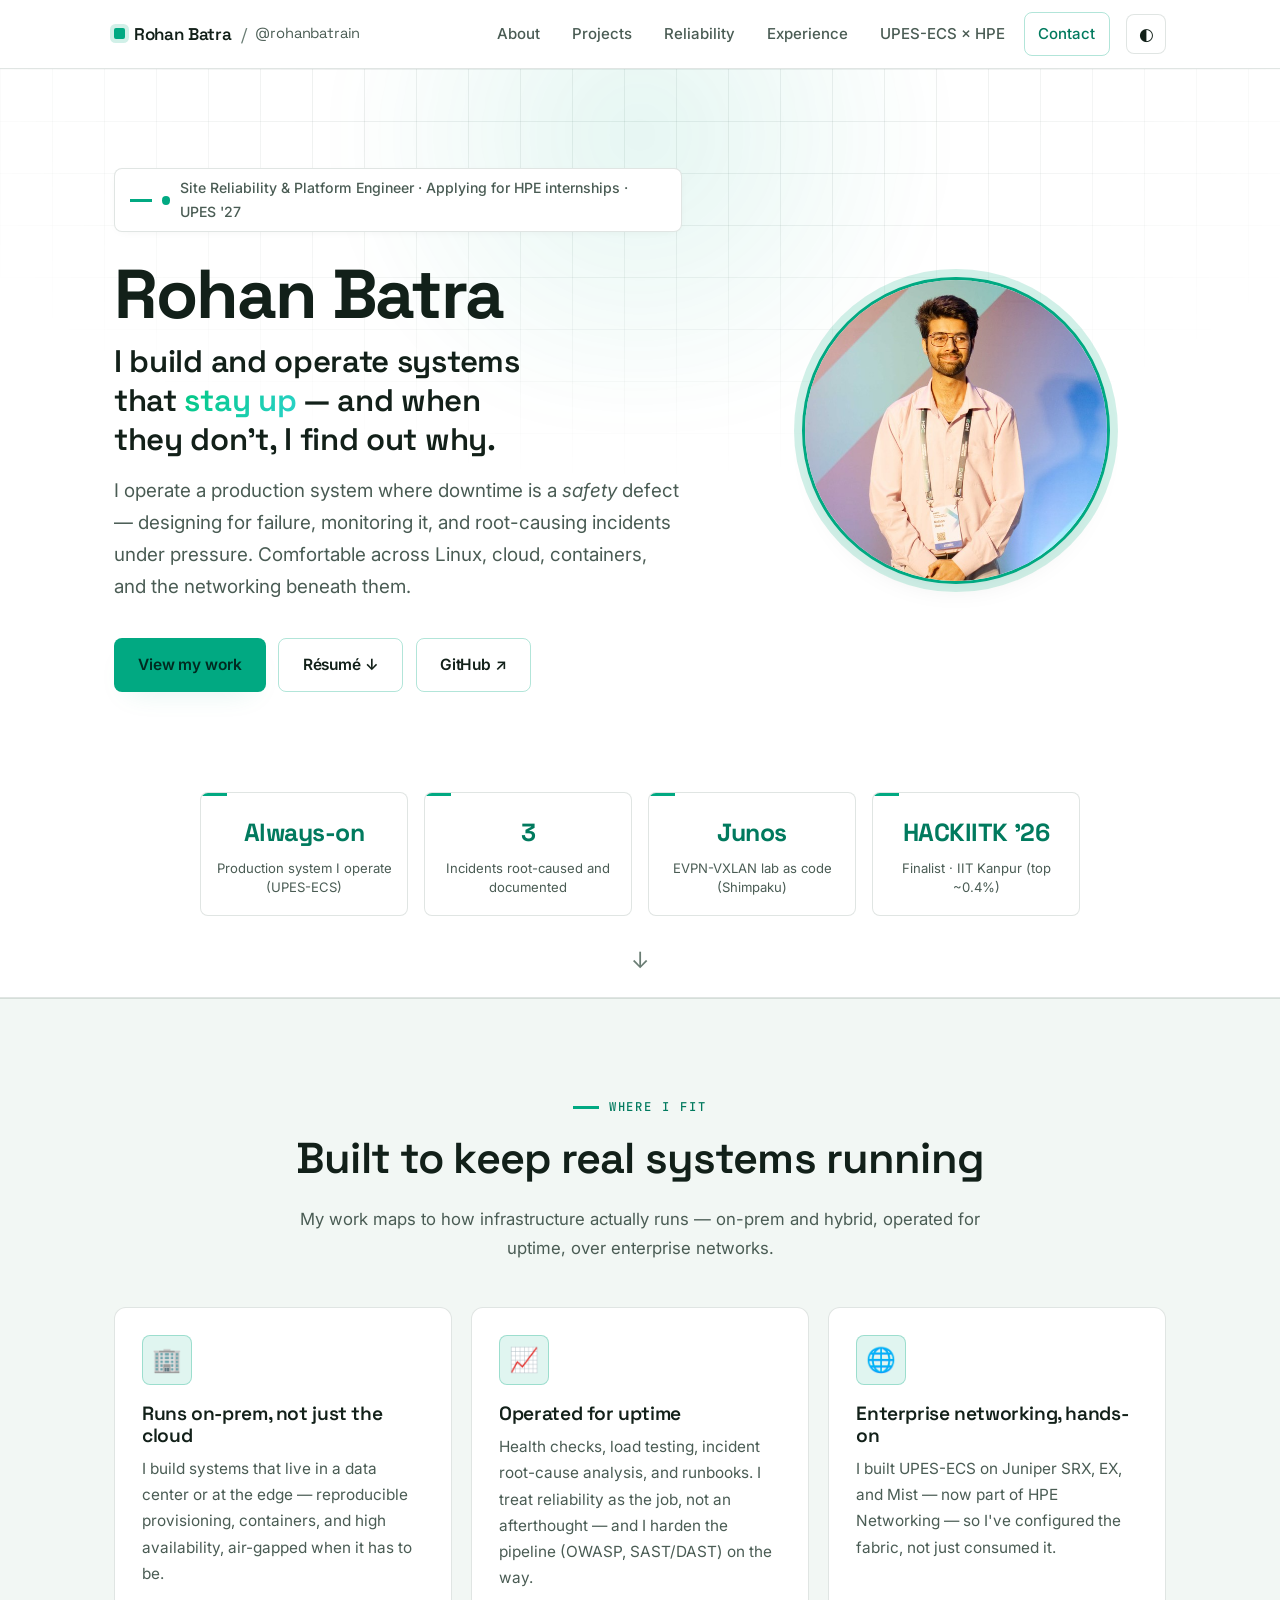
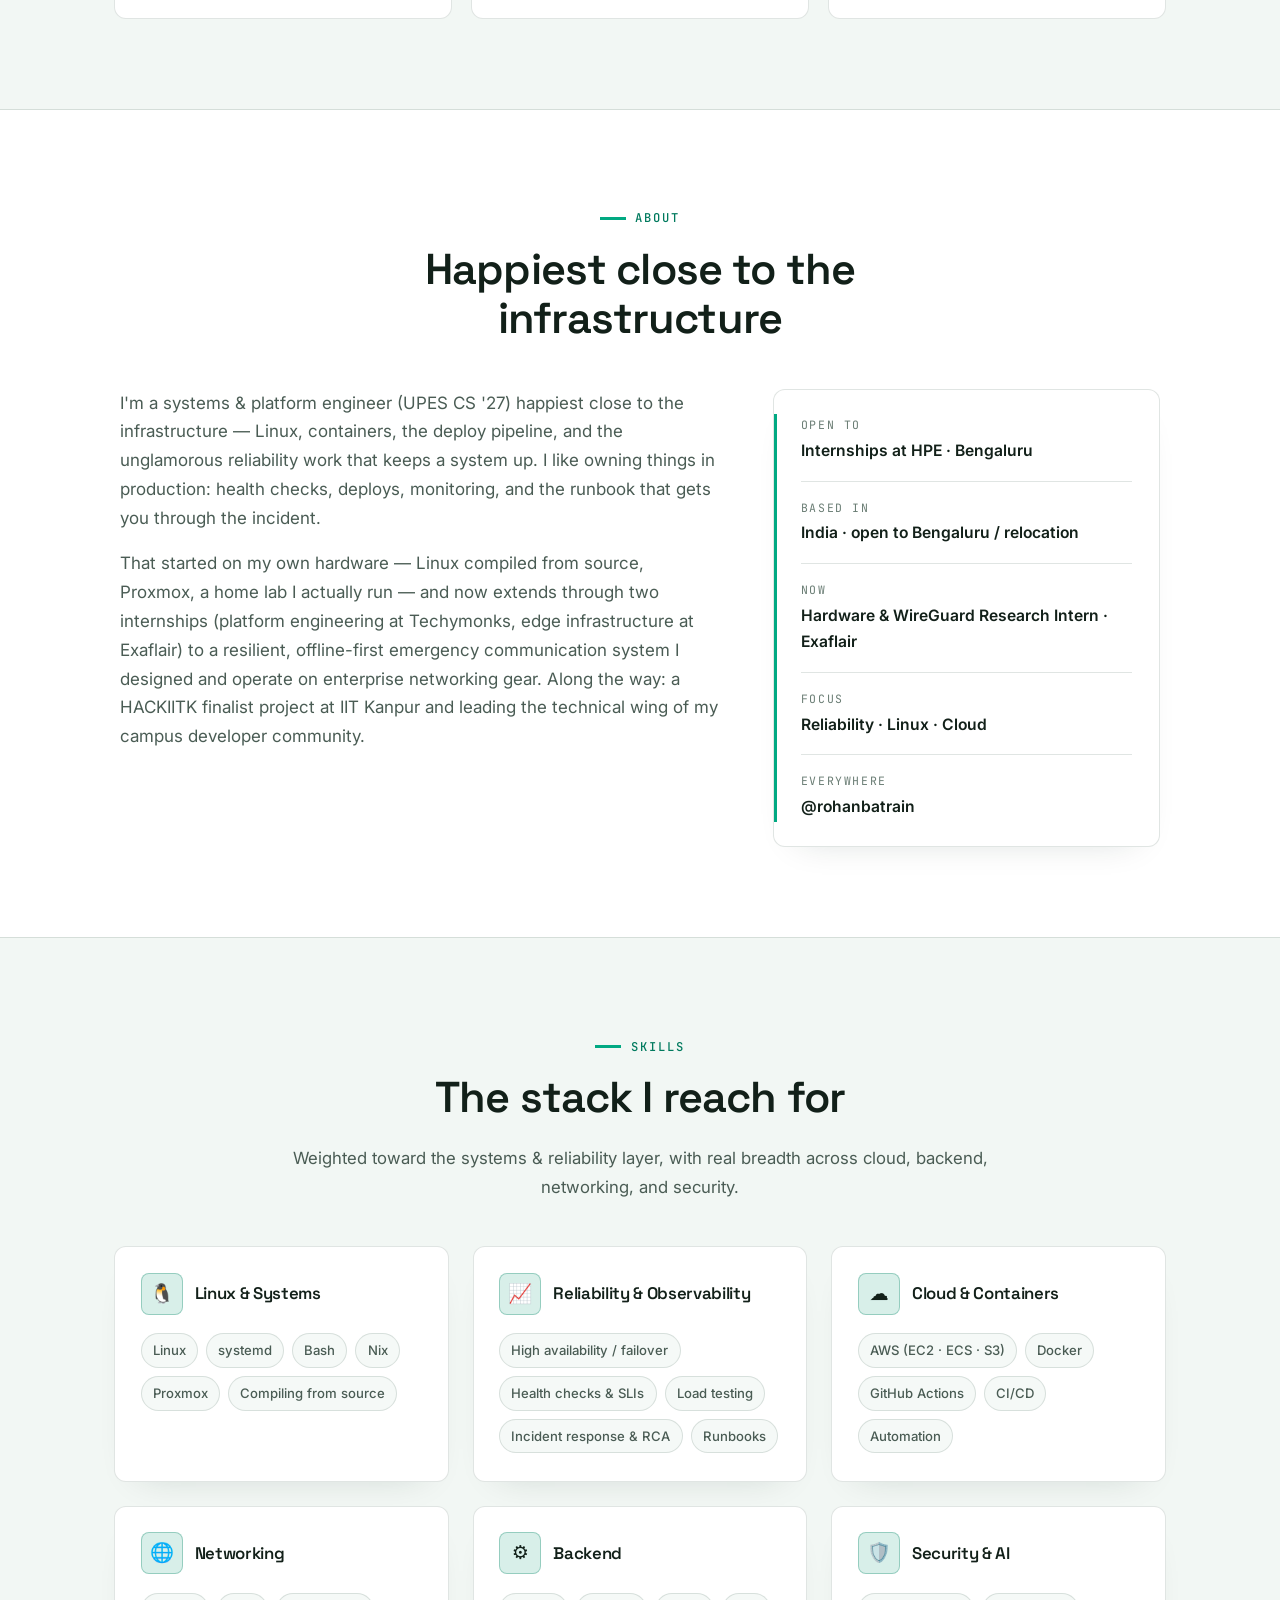
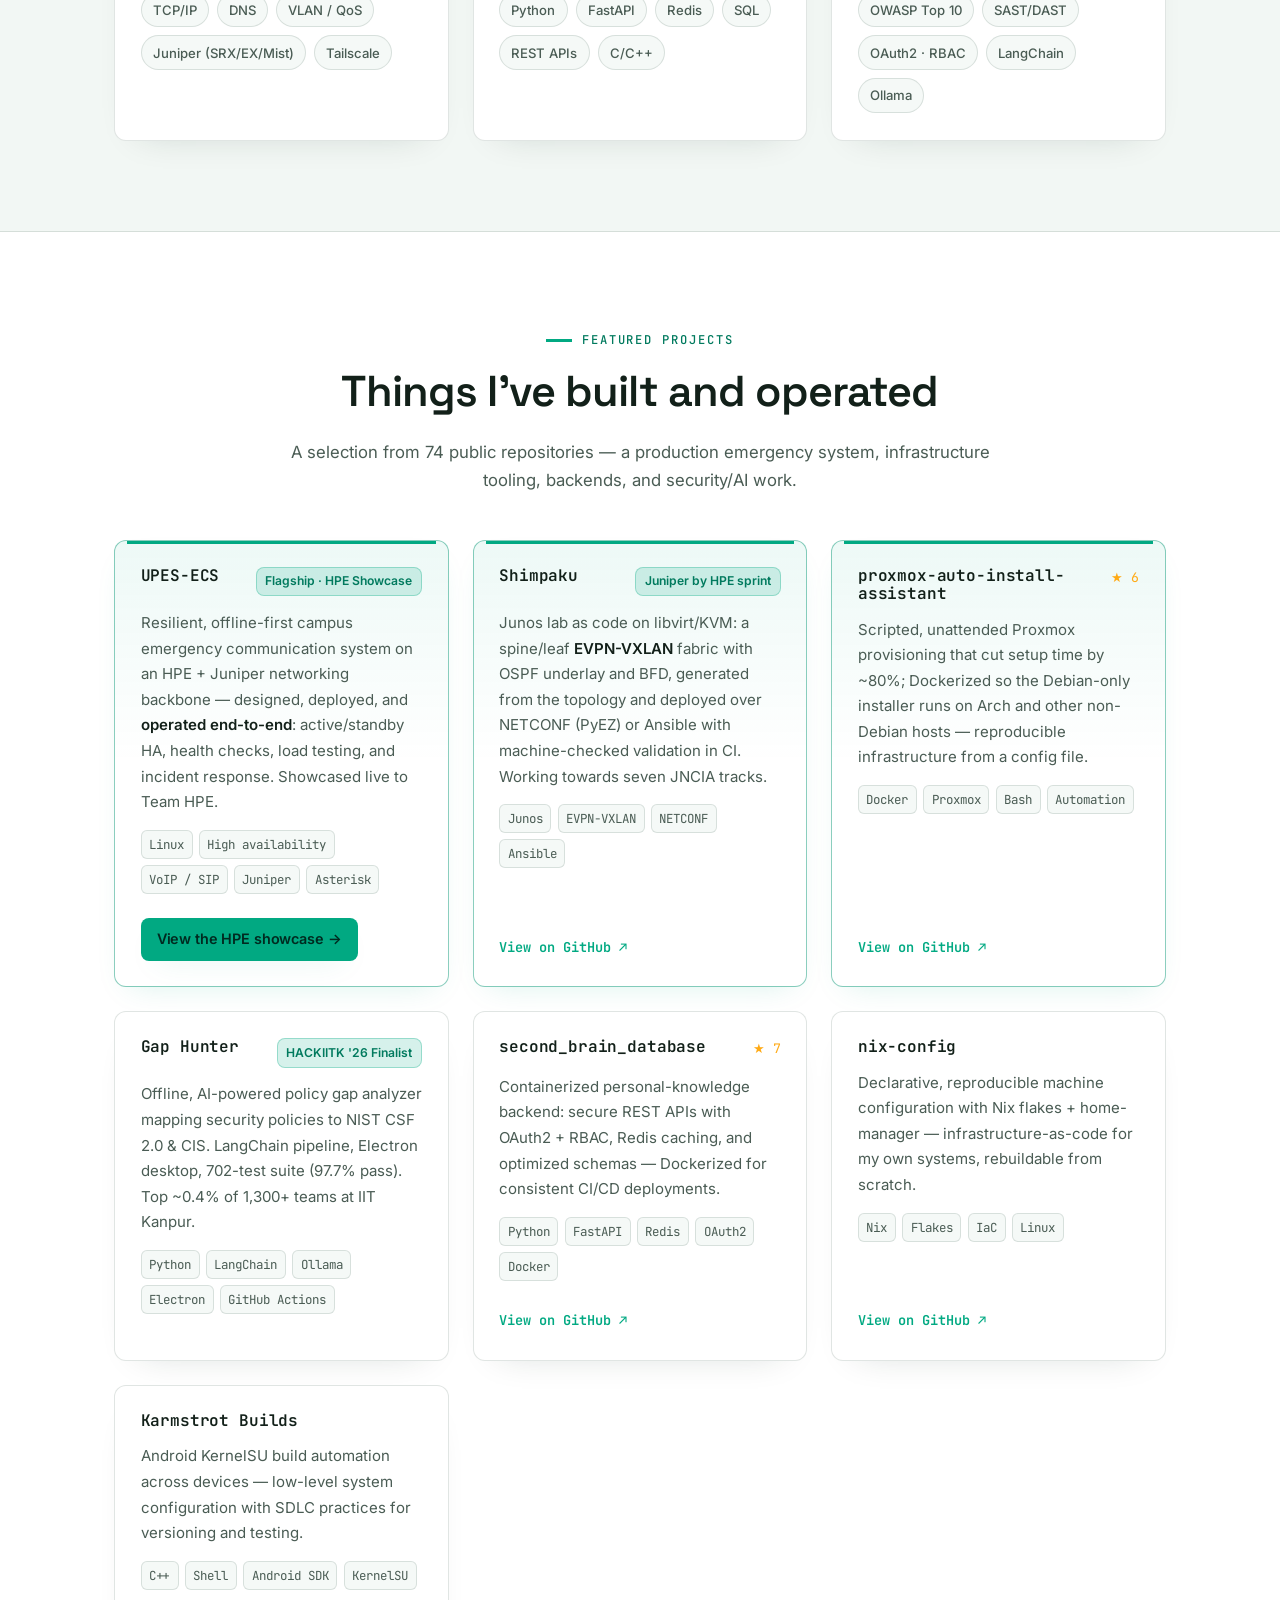
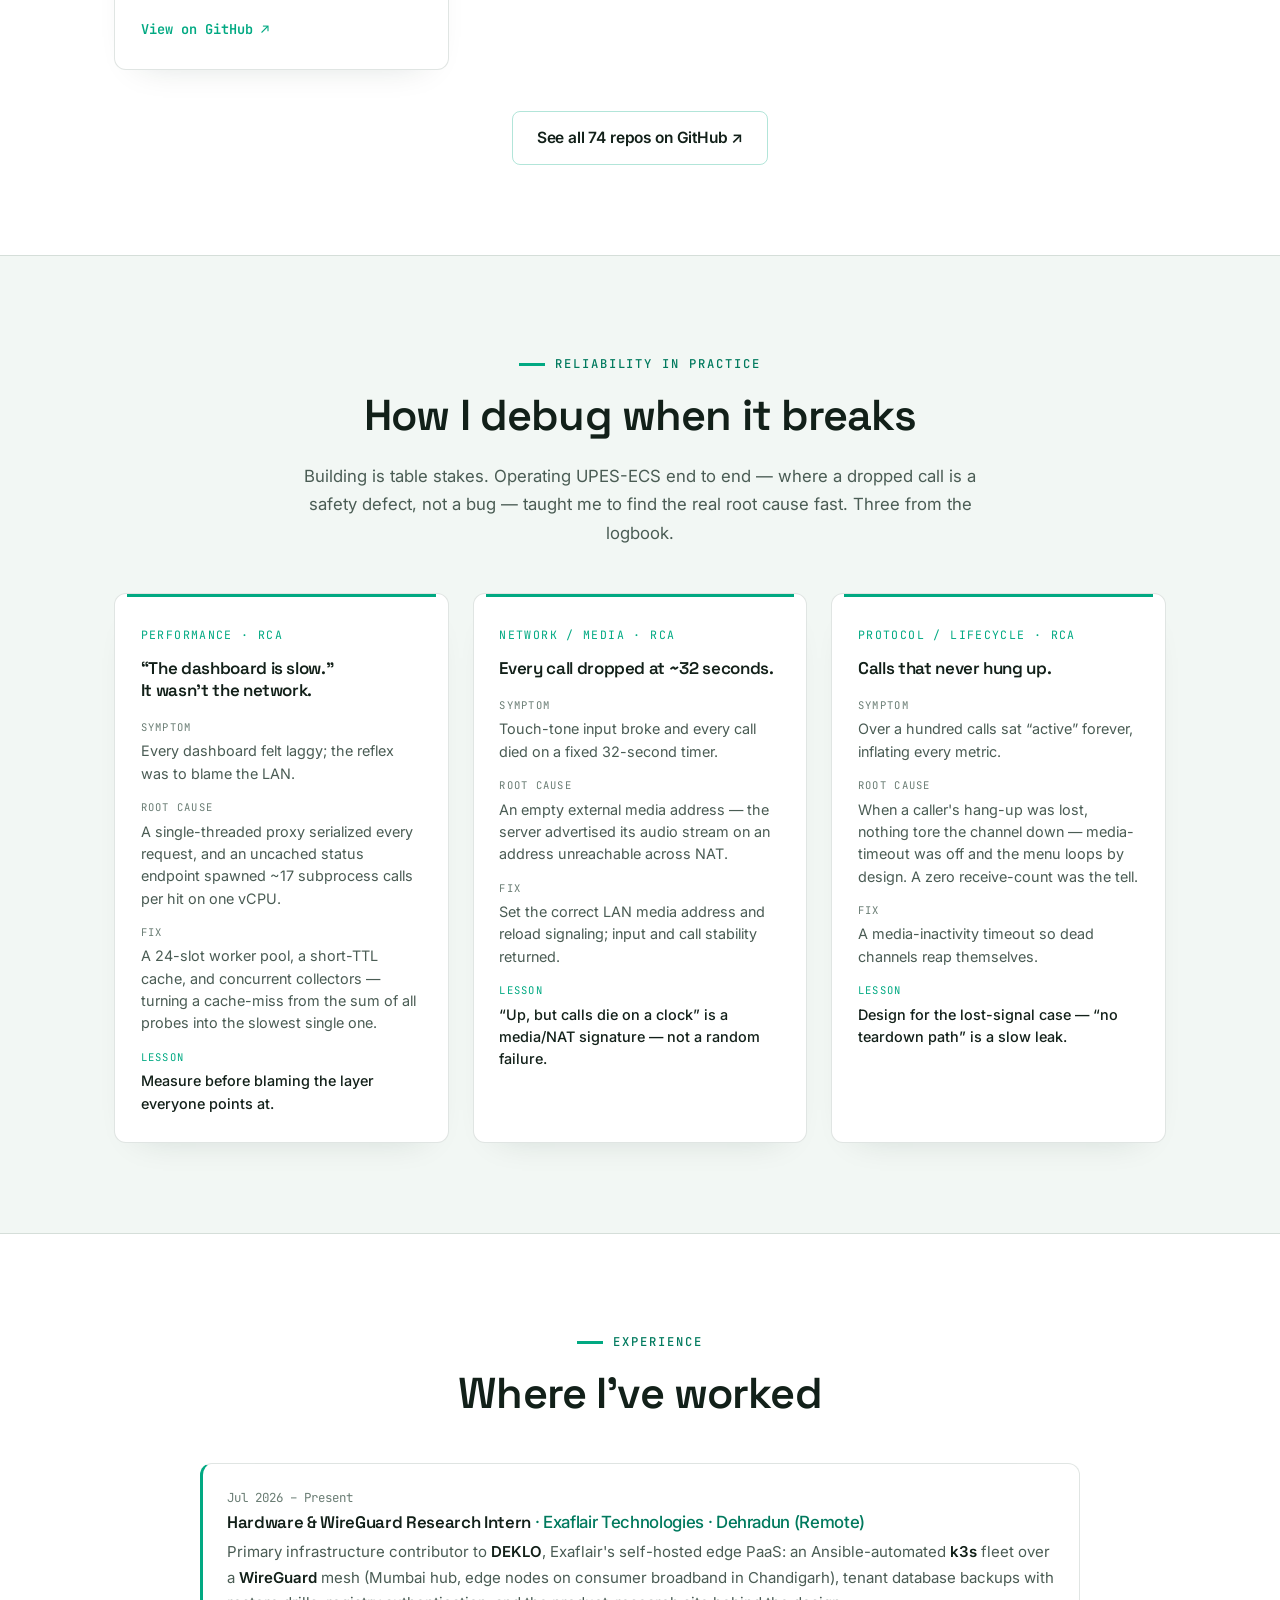
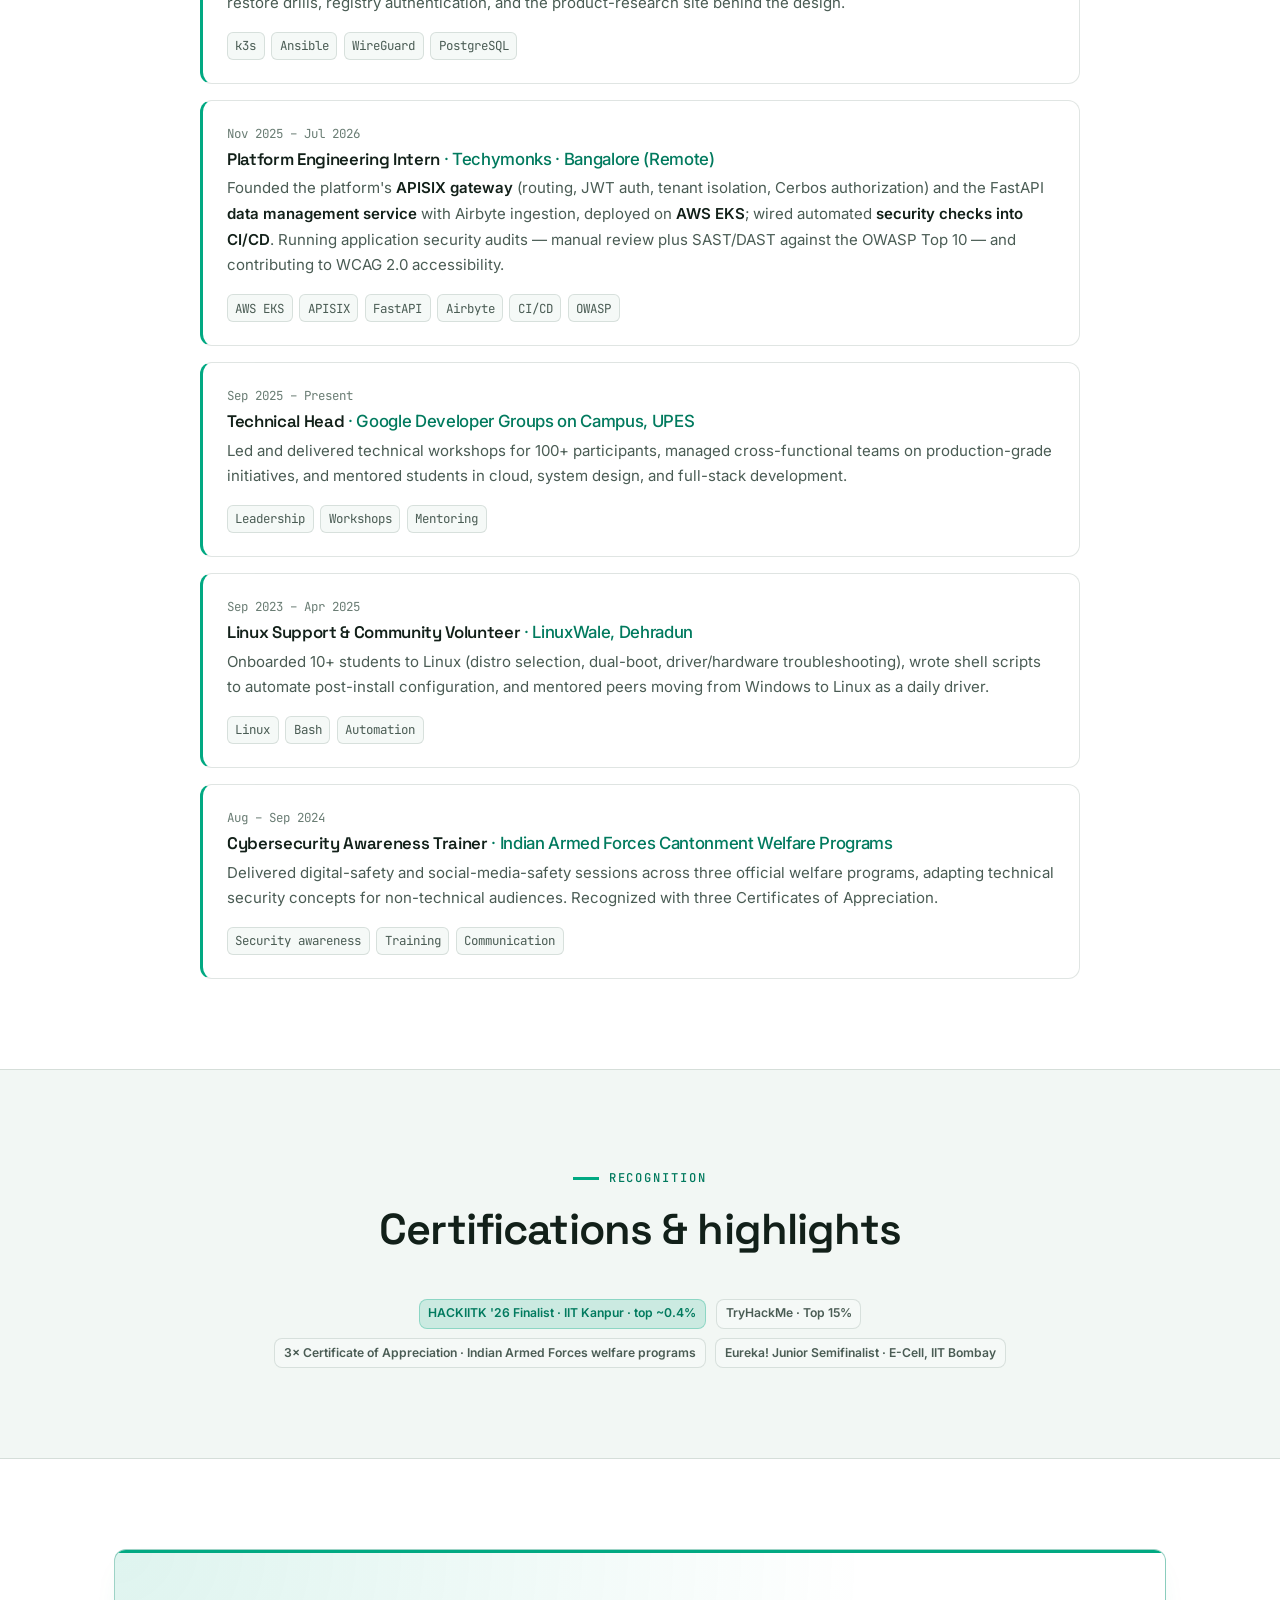
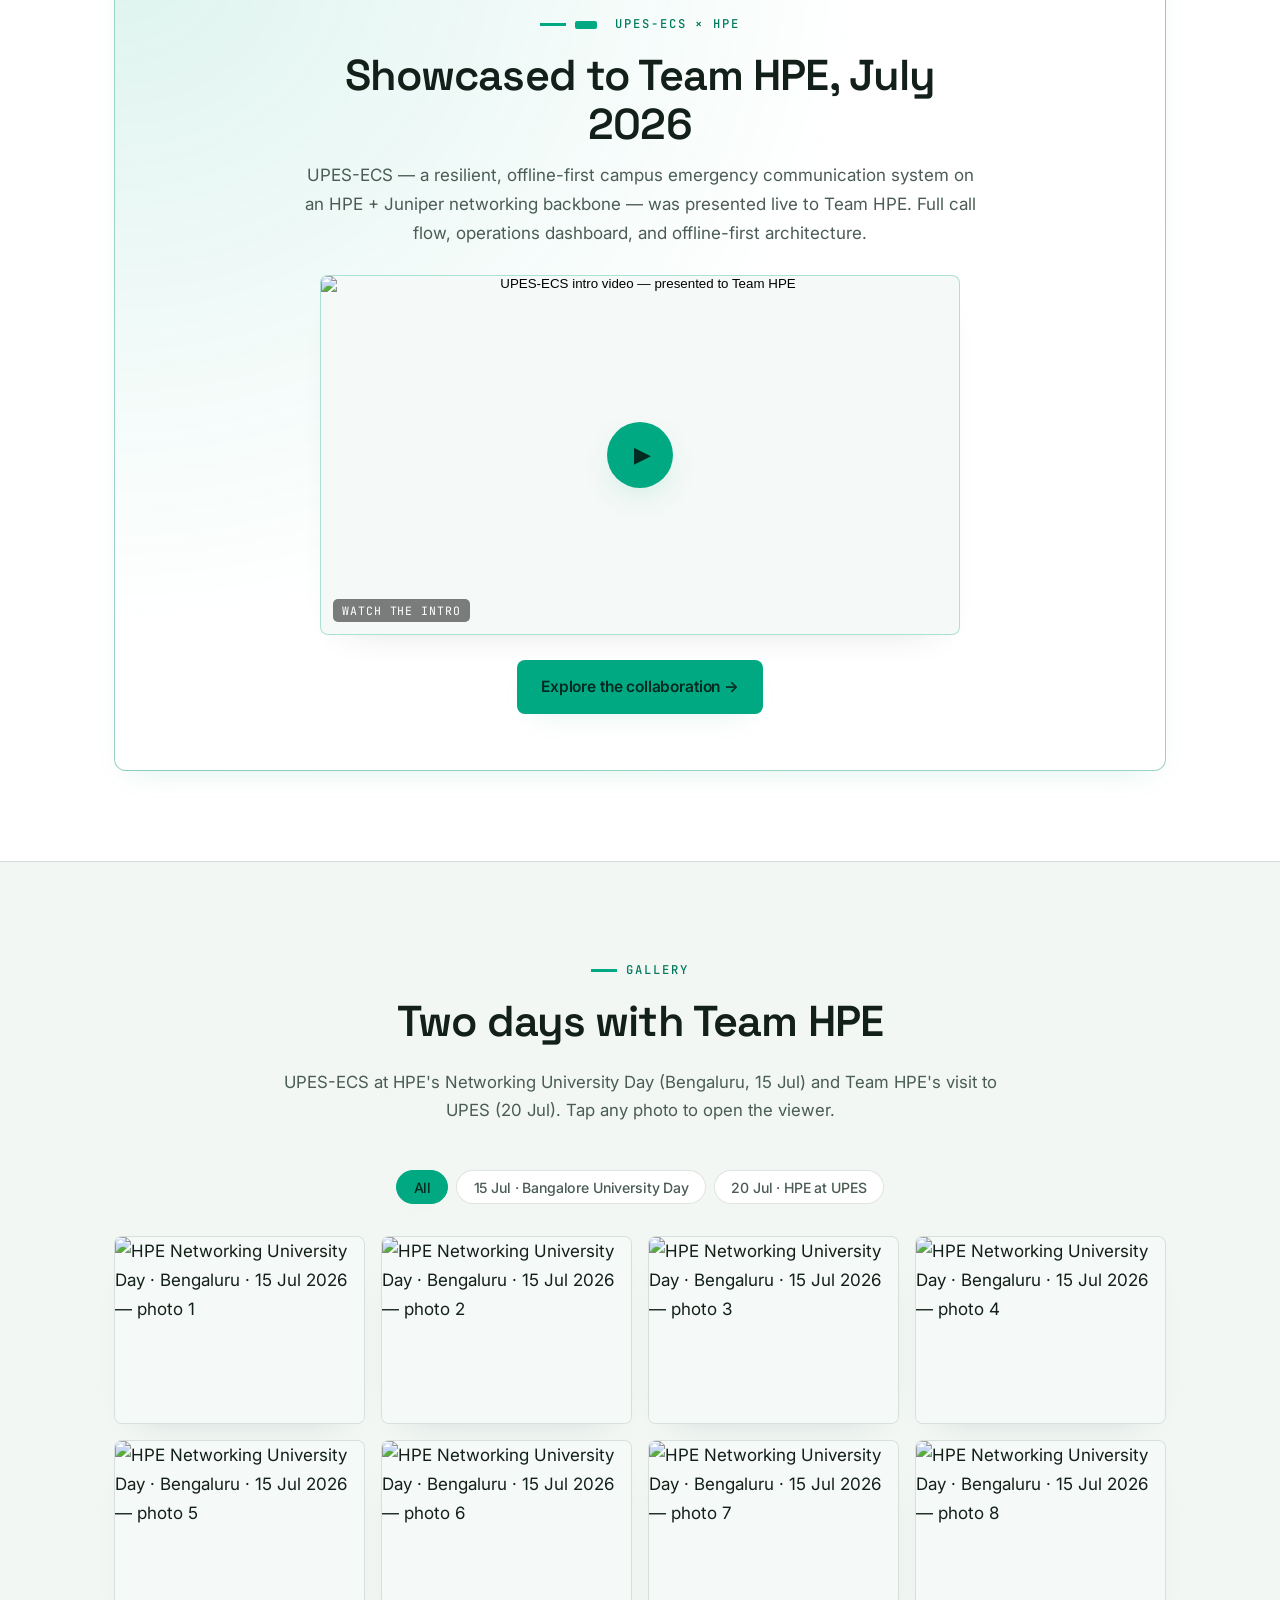
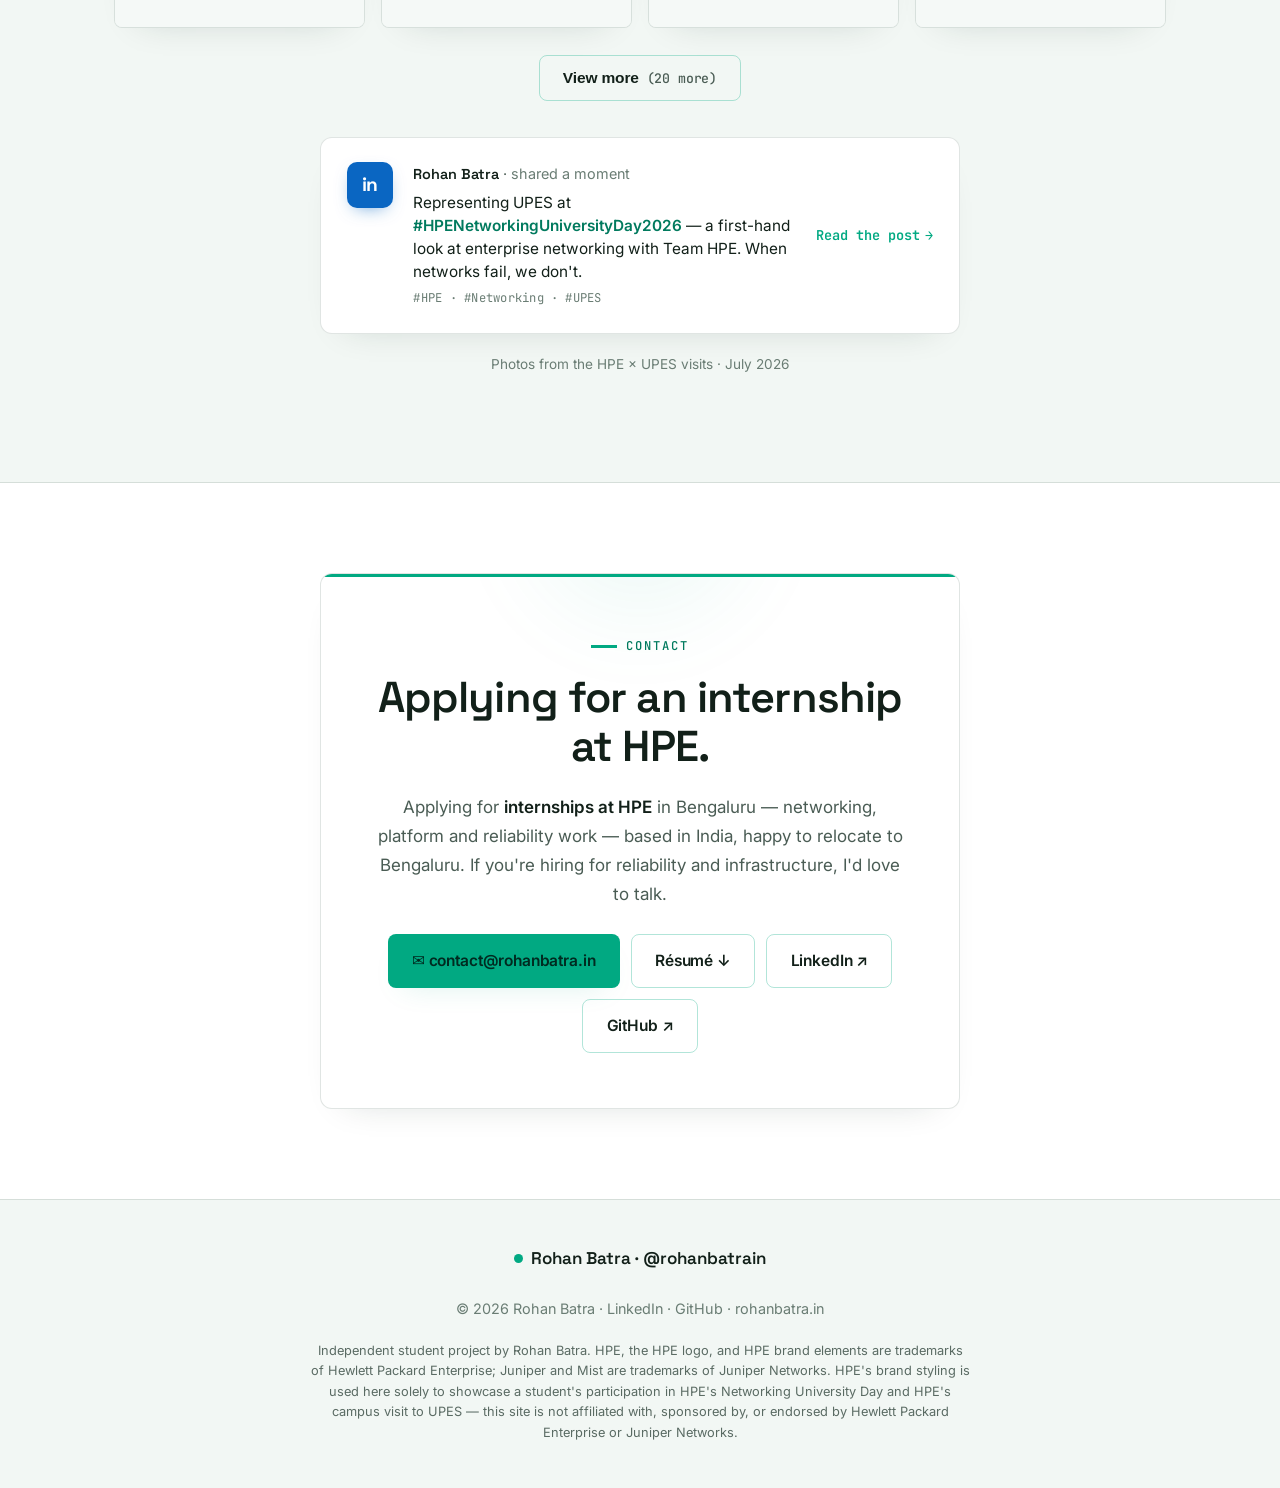
==== commit b7abda22: "hpe: Techymonks entry matches the resume (gateway, data service, EKS) Co-Authored-By: Claude Opus 5." ====
--- a/index.html
+++ b/index.html
@@ -477,13 +477,15 @@
               <div class="exp__body">
                 <h4>Platform Engineering Intern <span class="exp__co">· Techymonks · Bangalore (Remote)</span></h4>
                 <p>
-                  Building Python/FastAPI backend services on <strong>AWS</strong> (EC2, ECS, S3) and
-                  wiring automated <strong>security checks into CI/CD</strong>. Running application
+                  Founded the platform's <strong>APISIX gateway</strong> (routing, JWT auth, tenant
+                  isolation, Cerbos authorization) and the FastAPI <strong>data management service</strong>
+                  with Airbyte ingestion, deployed on <strong>AWS EKS</strong>; wired automated
+                  <strong>security checks into CI/CD</strong>. Running application
                   security audits — manual review plus SAST/DAST against the OWASP Top 10 — and
                   contributing to WCAG 2.0 accessibility.
                 </p>
                 <ul class="tags">
-                  <li>AWS</li><li>FastAPI</li><li>CI/CD</li><li>SAST/DAST</li><li>OWASP</li>
+                  <li>AWS EKS</li><li>APISIX</li><li>FastAPI</li><li>Airbyte</li><li>CI/CD</li><li>OWASP</li>
                 </ul>
               </div>
             </li>
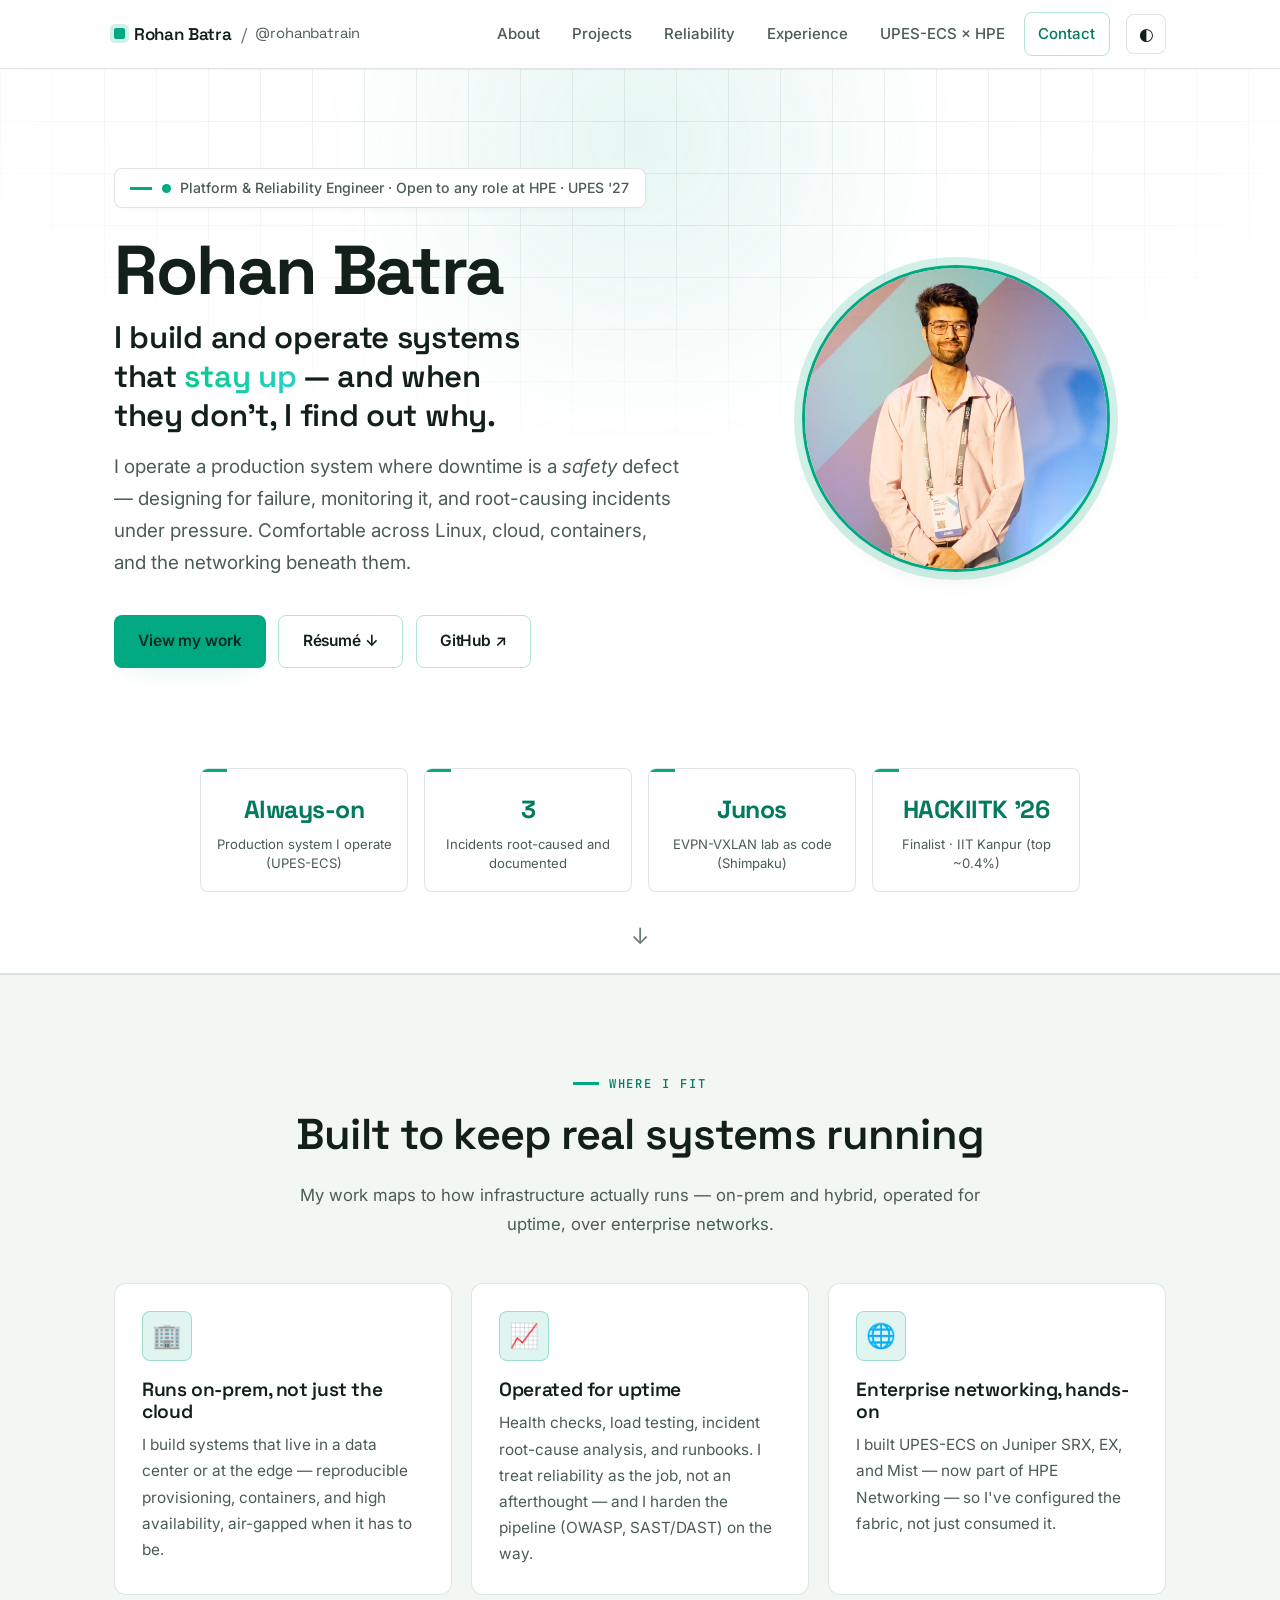
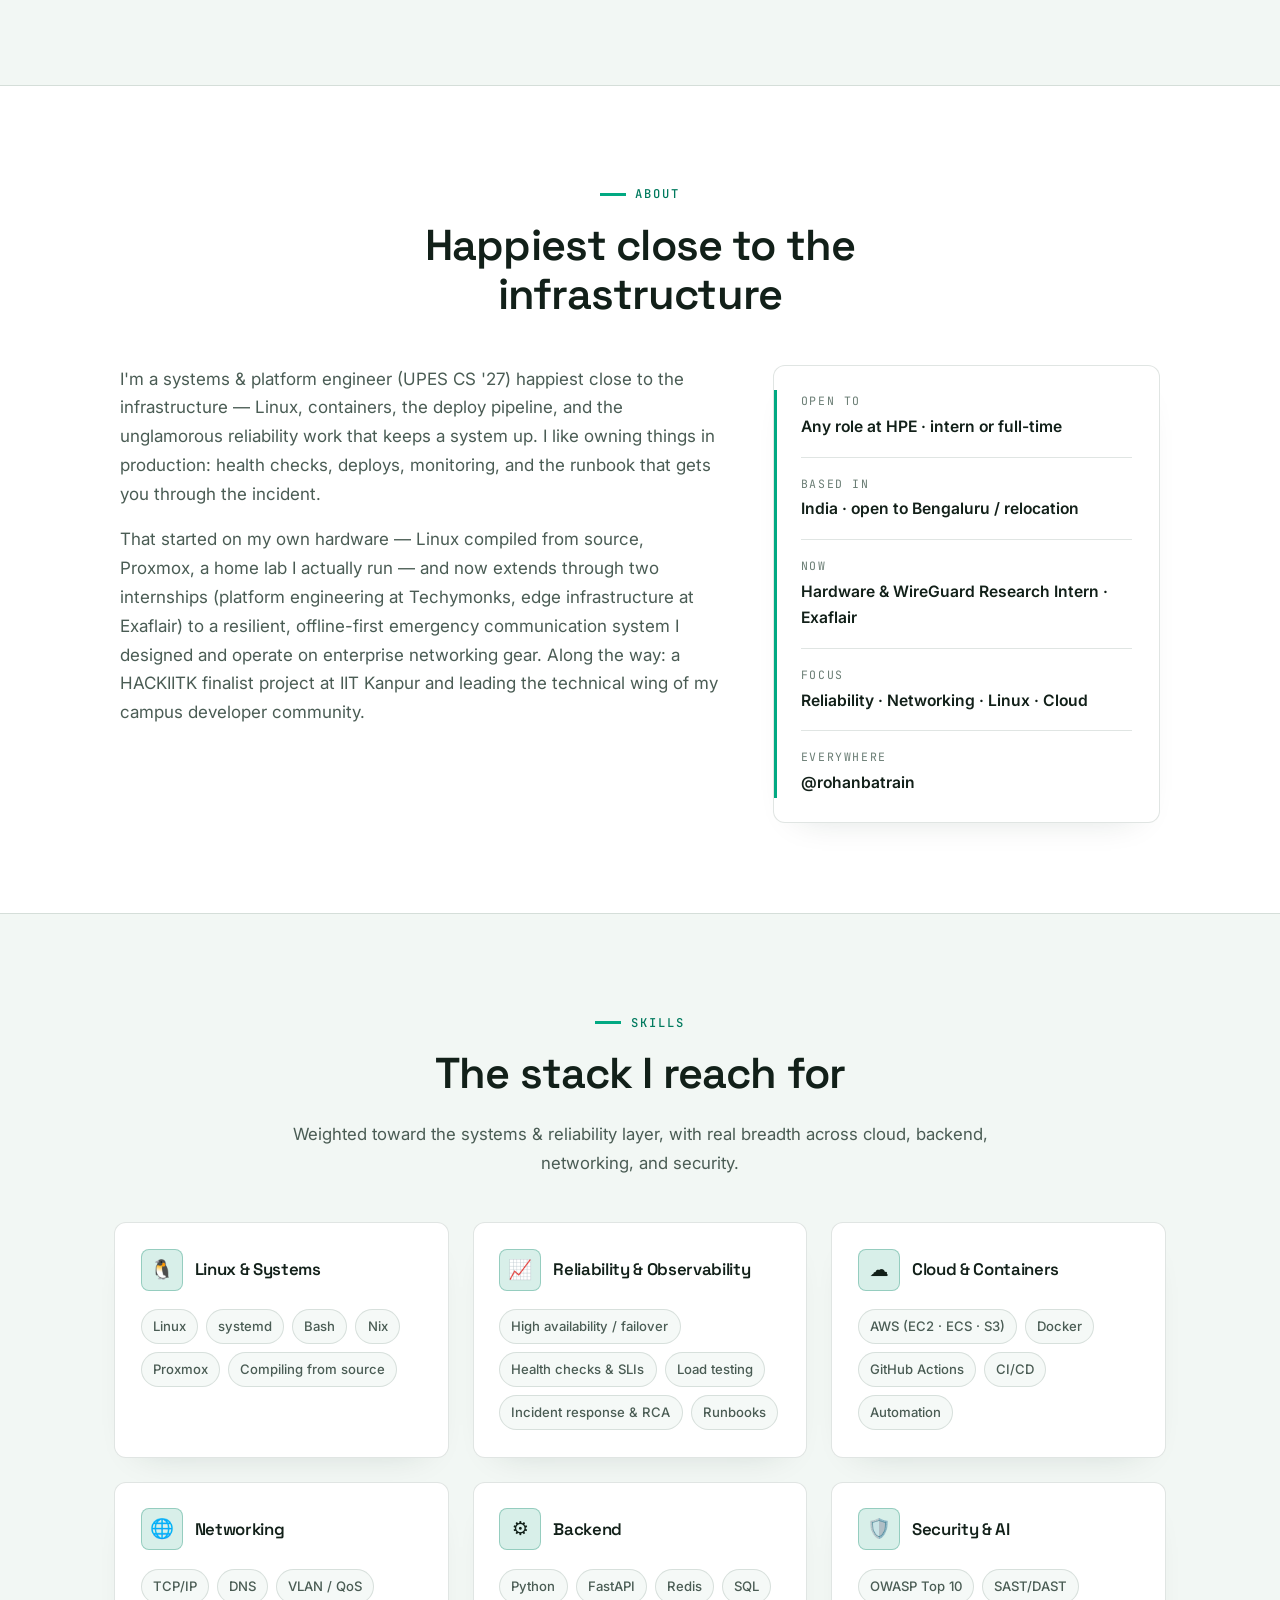
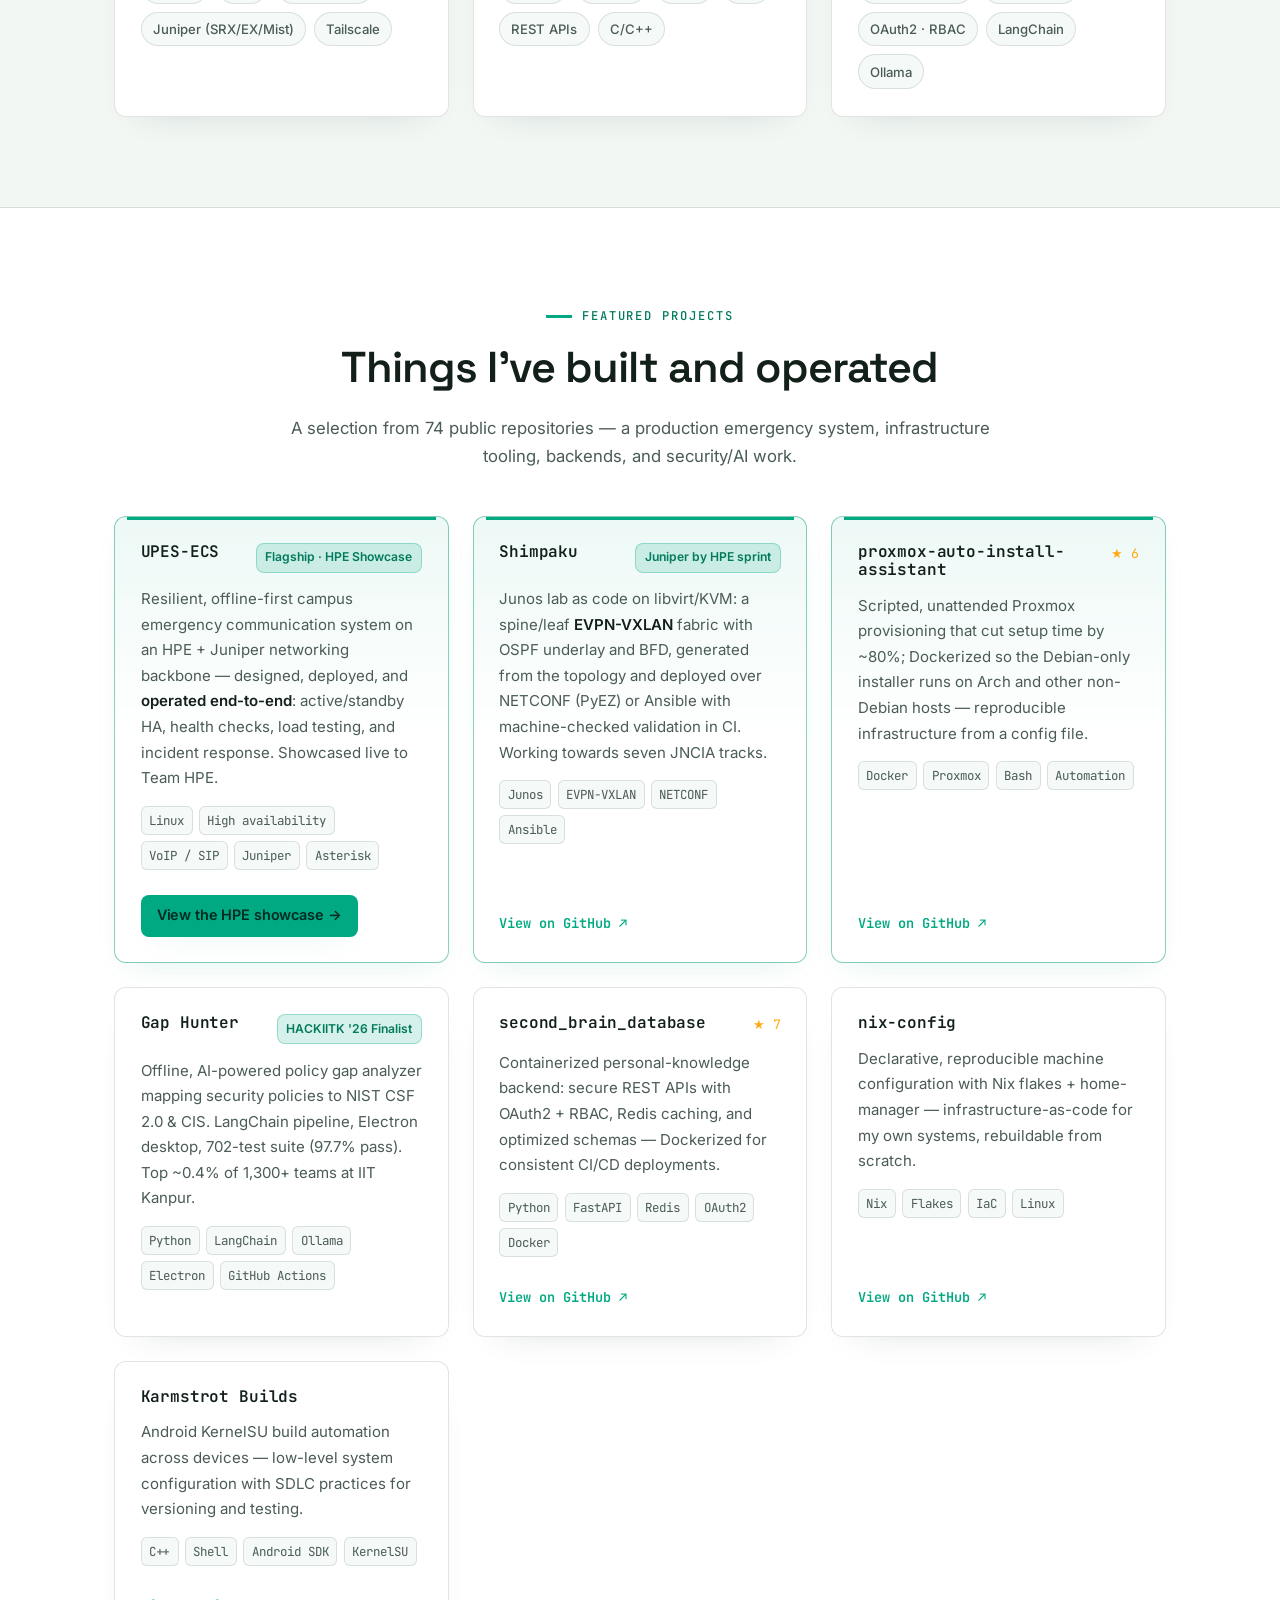
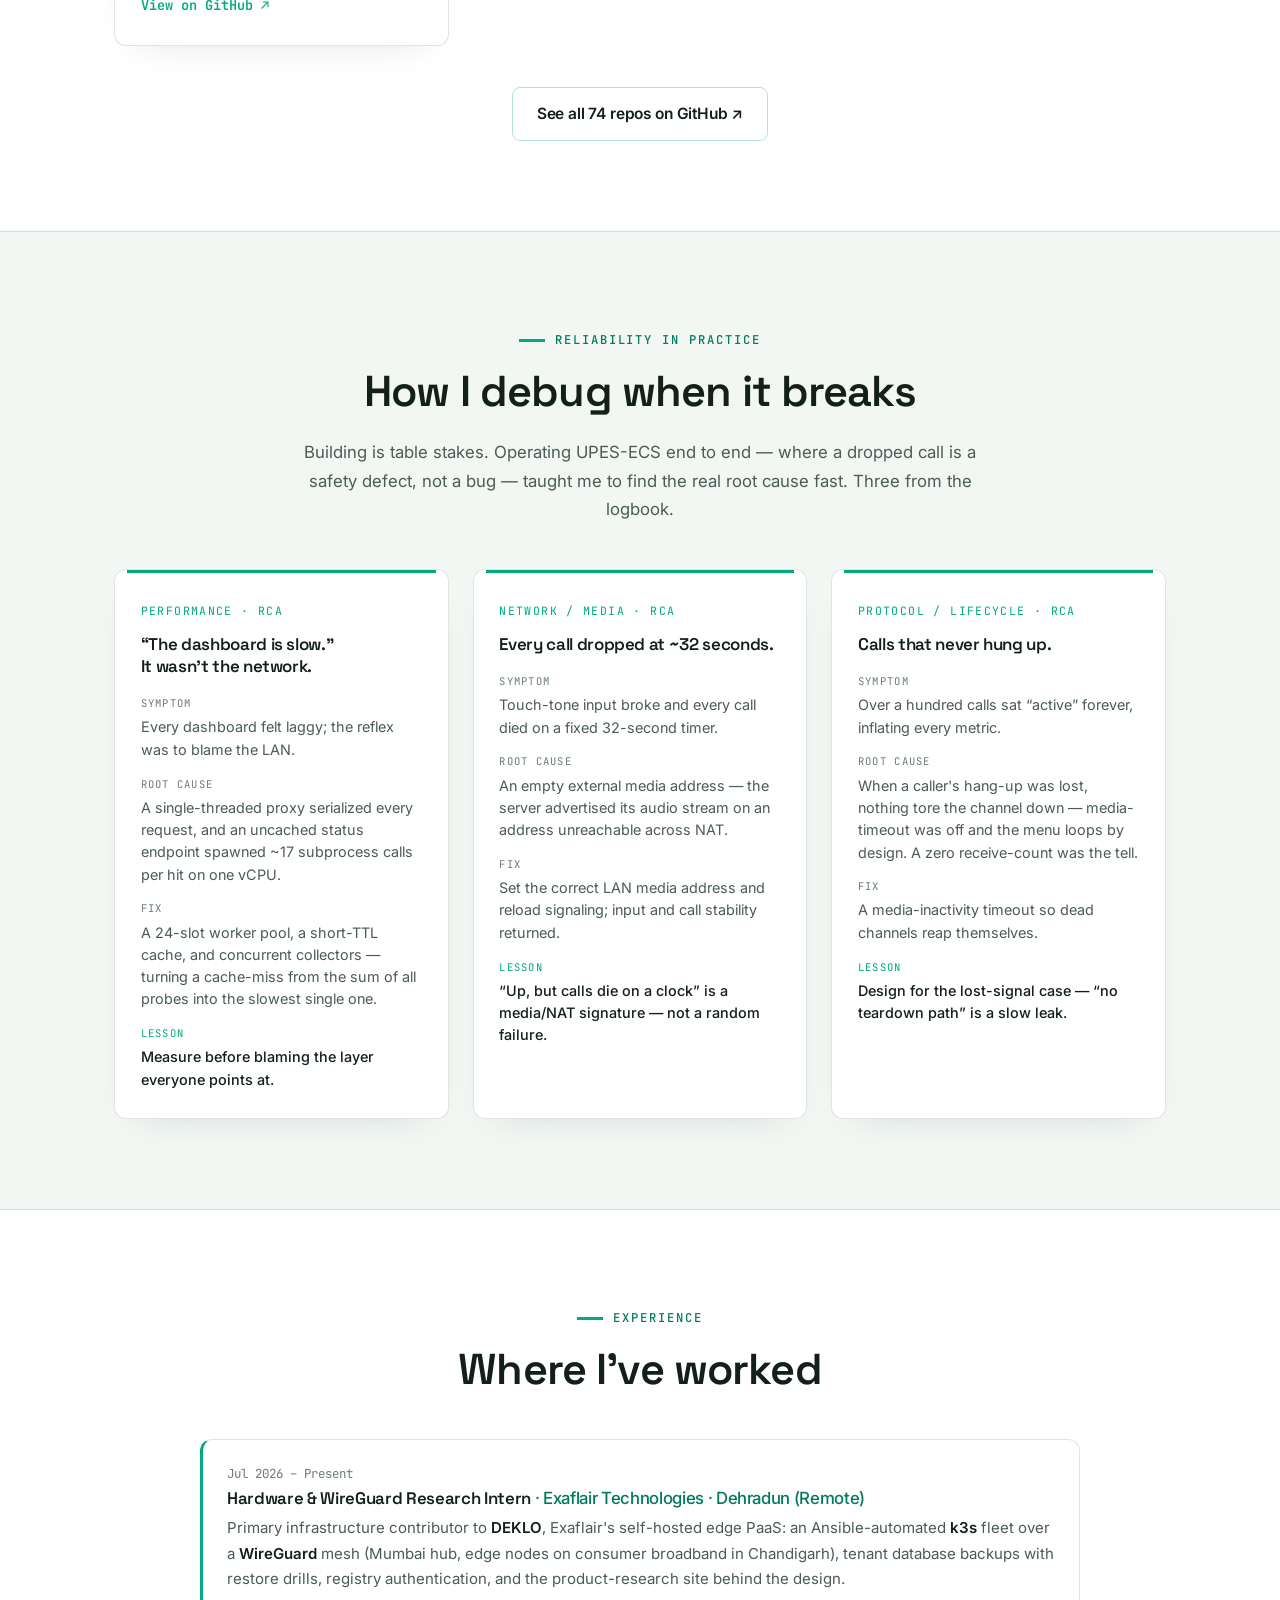
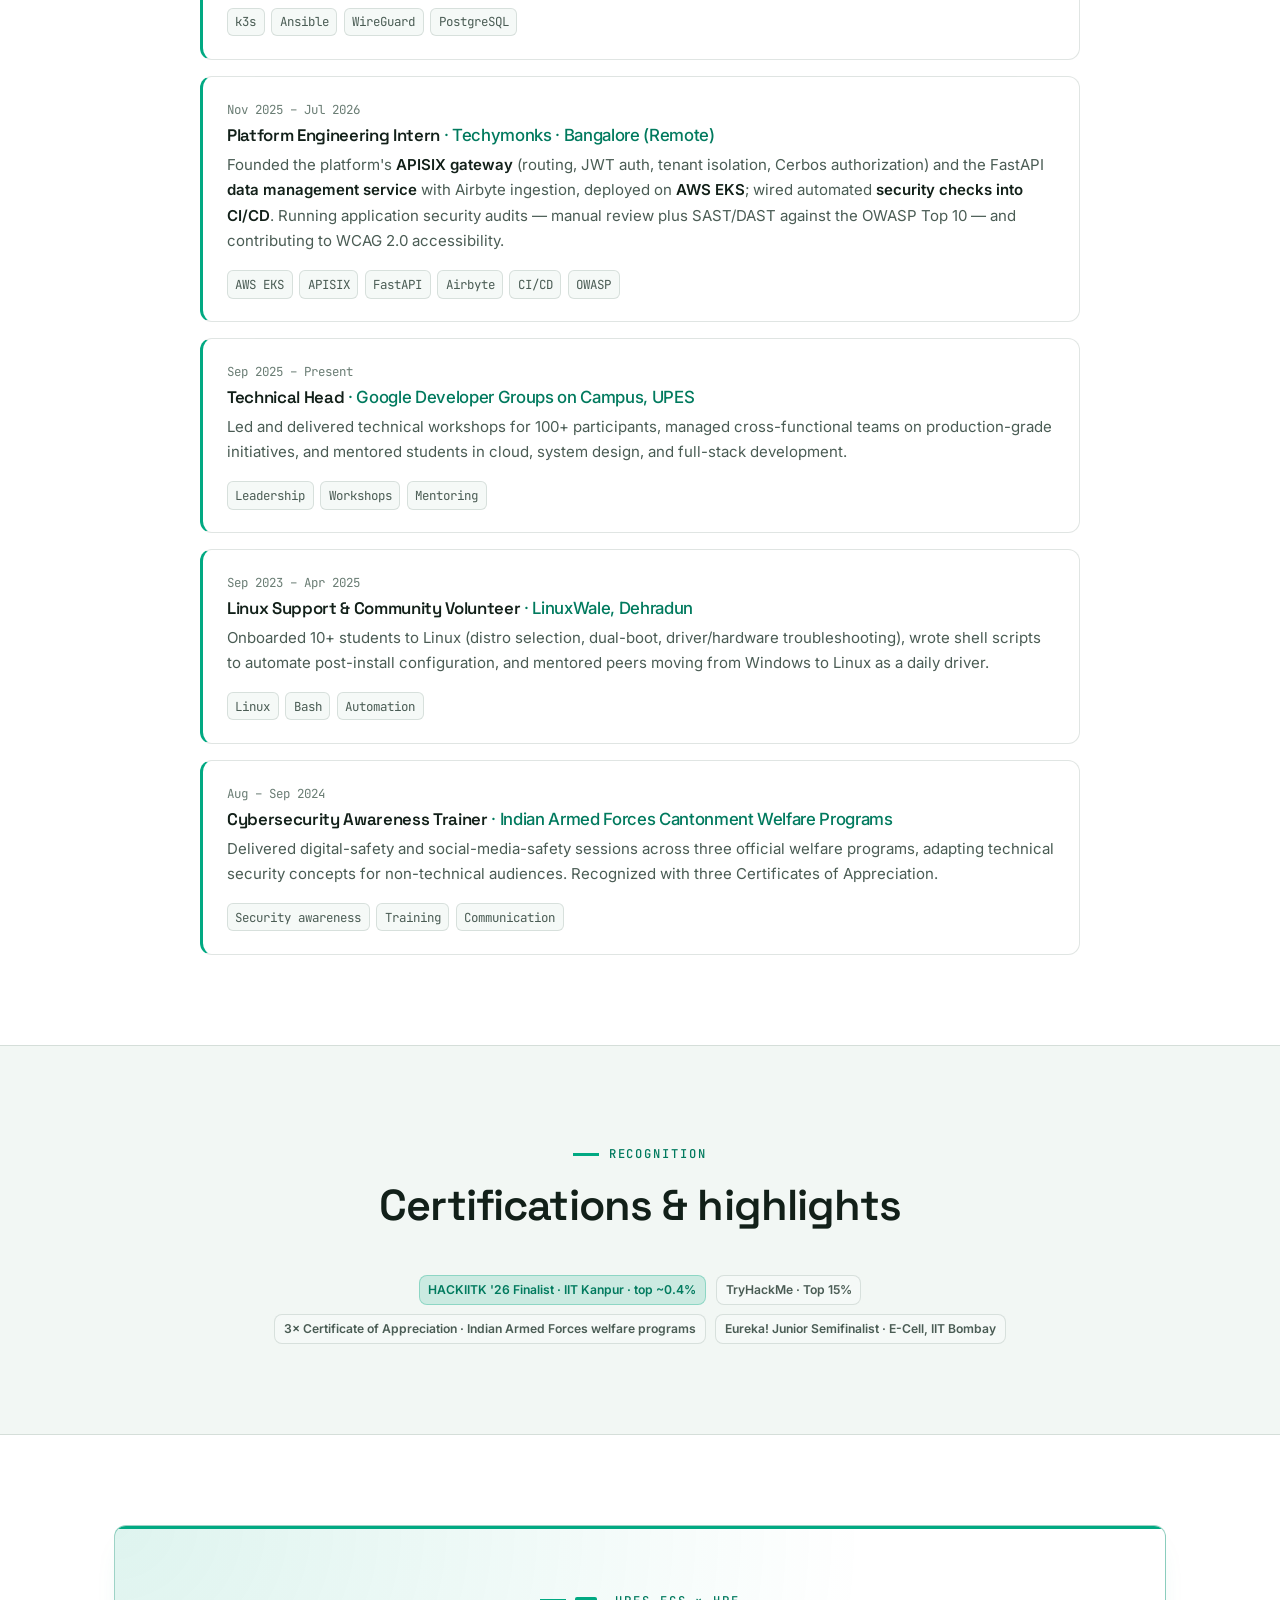
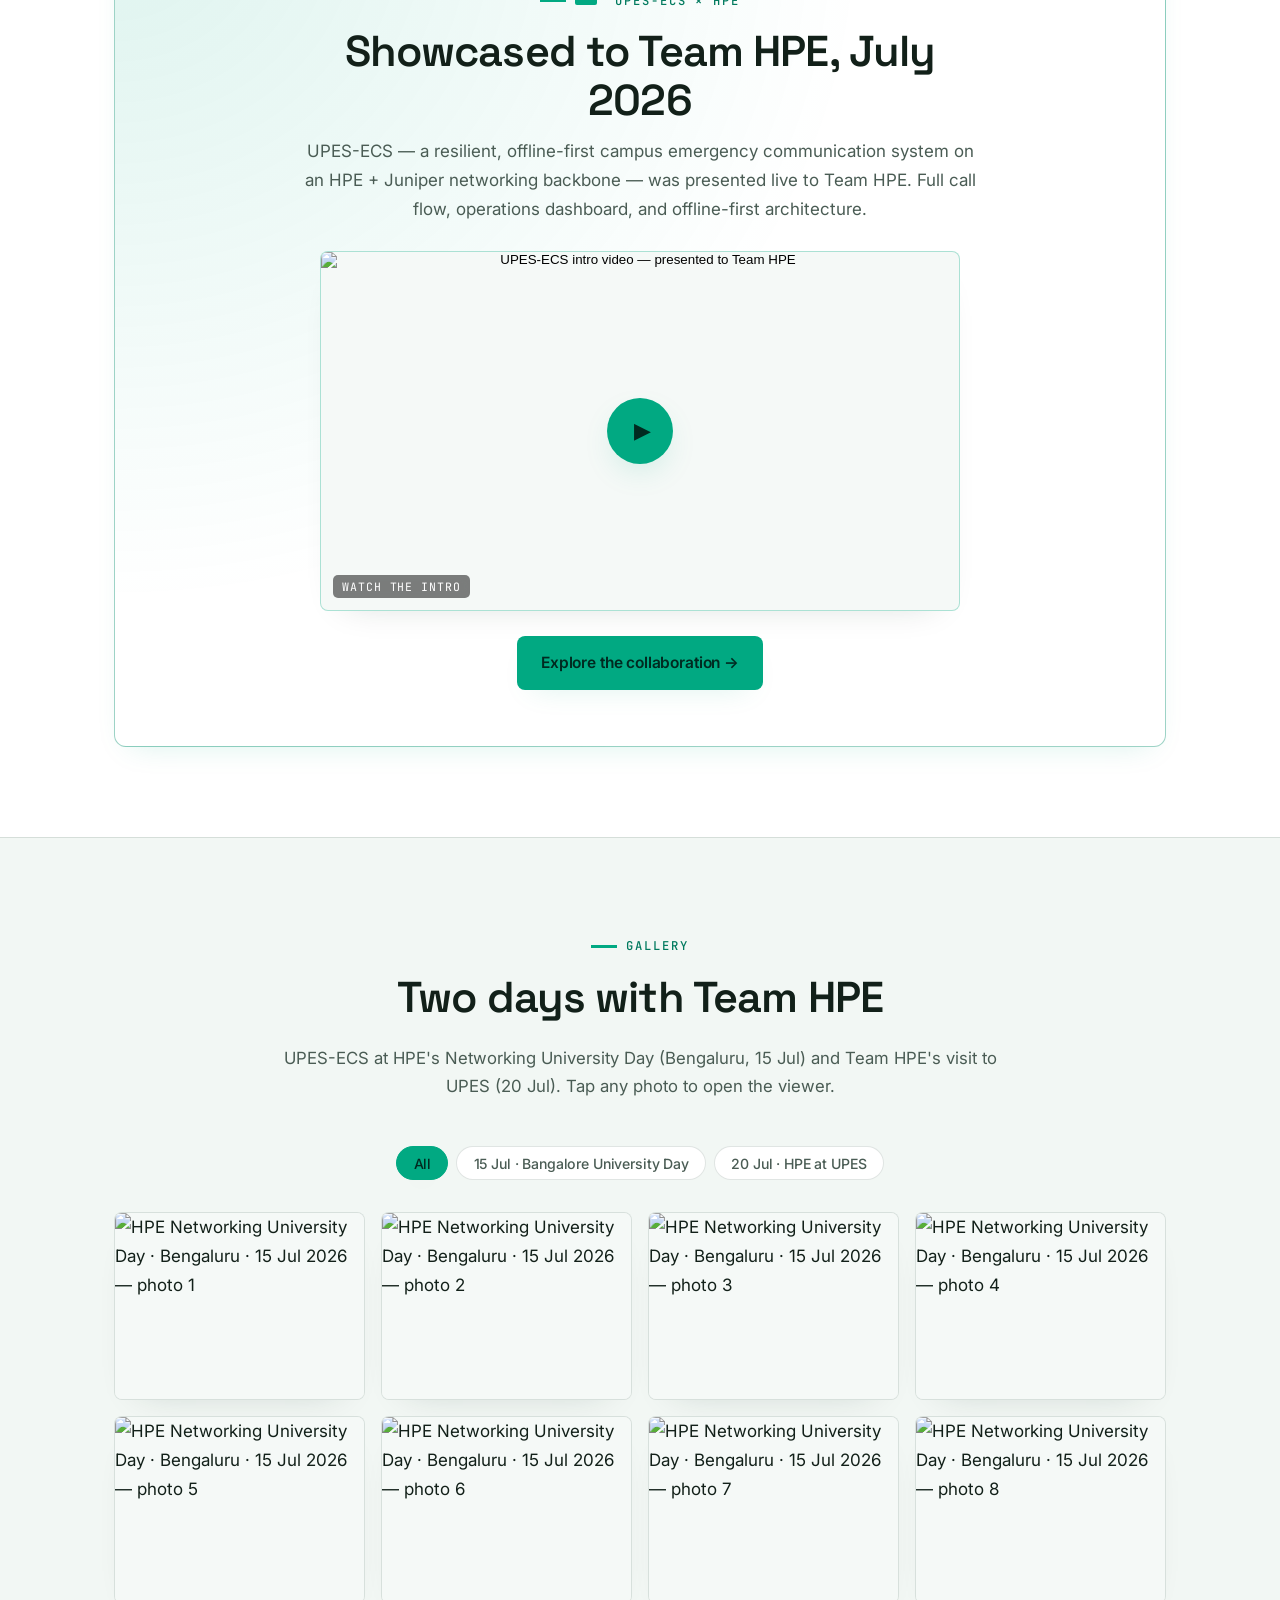
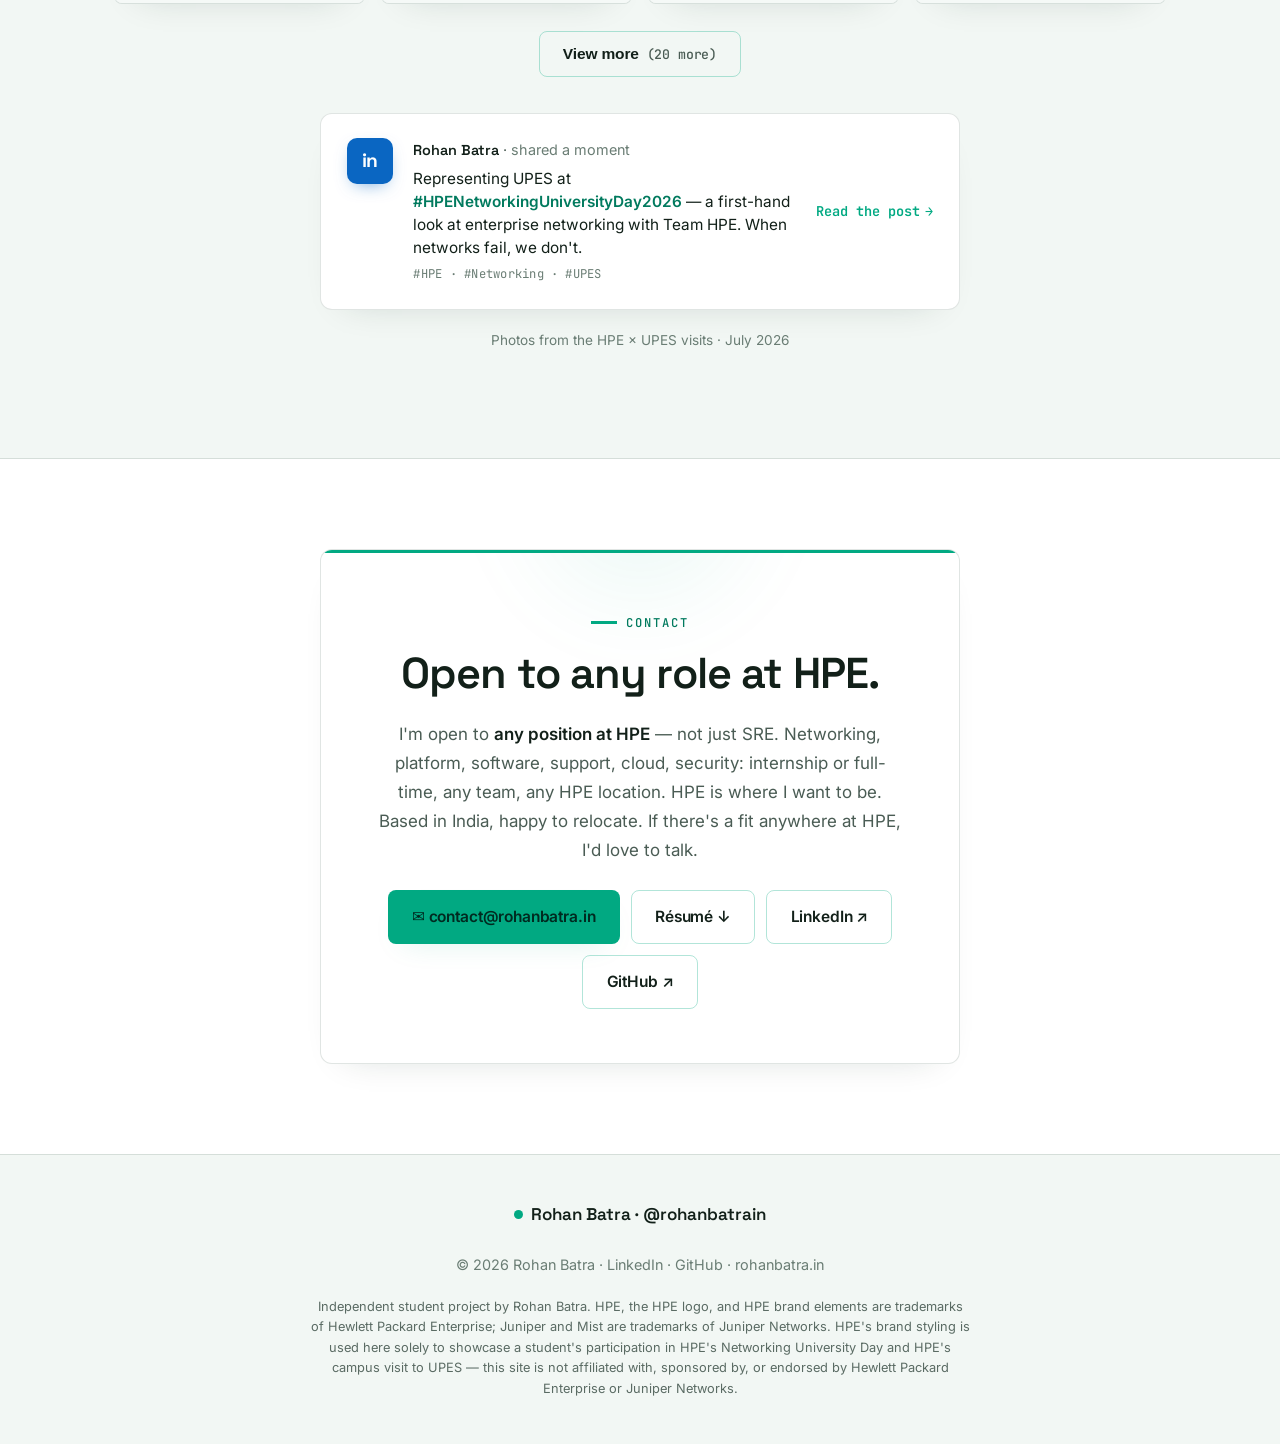
==== commit 6b1ad401: "hpe: open to any HPE role; résumé at /resume Hero, at-a-glance card, contact and meta now say any po" ====
--- a/index.html
+++ b/index.html
@@ -4,14 +4,14 @@
   <meta charset="UTF-8" />
   <meta name="viewport" content="width=device-width, initial-scale=1.0" />
   <title>Rohan Batra — Site Reliability &amp; Platform Engineer</title>
-  <meta name="description" content="Rohan Batra (@rohanbatrain) — Site Reliability & Platform Engineer. I build and operate systems that stay up: Linux, cloud, containers, and the networking under them. UPES '27, applying for internships at HPE Bengaluru. HACKIITK 2026 finalist; Hardware & WireGuard Research Intern at Exaflair." />
+  <meta name="description" content="Rohan Batra (@rohanbatrain) — Site Reliability & Platform Engineer. I build and operate systems that stay up: Linux, cloud, containers, and the networking under them. UPES '27, open to any role at HPE — internship or full-time, any team. HACKIITK 2026 finalist; Hardware & WireGuard Research Intern at Exaflair." />
   <meta name="author" content="Rohan Batra" />
   <meta name="theme-color" content="#0c1613" />
 
   <!-- Open Graph -->
   <meta property="og:type" content="profile" />
   <meta property="og:title" content="Rohan Batra — Site Reliability & Platform Engineer" />
-  <meta property="og:description" content="I build and operate systems that stay up — and when they don't, I find out why. Linux, cloud, containers, networking. Applying for internships at HPE Bengaluru." />
+  <meta property="og:description" content="I build and operate systems that stay up — and when they don't, I find out why. Linux, cloud, containers, networking. Open to any role at HPE — SRE, networking, platform, software, or wherever I'm needed." />
   <meta property="og:url" content="https://hpe.rohanbatra.in/" />
   <meta property="og:site_name" content="Rohan Batra" />
   <meta name="twitter:card" content="summary_large_image" />
@@ -103,7 +103,7 @@
         <div class="hero__intro">
           <p class="hero__eyebrow reveal">
             <span class="pulse-dot" aria-hidden="true"></span>
-            Site Reliability &amp; Platform Engineer · Applying for HPE internships · UPES&nbsp;'27
+            Platform &amp; Reliability Engineer · Open to any role at HPE · UPES&nbsp;'27
           </p>
           <h1 class="hero__title reveal">Rohan Batra</h1>
           <p class="hero__tagline reveal">
@@ -116,7 +116,7 @@
           </p>
           <div class="hero__actions reveal">
             <a class="btn btn--primary" href="#projects">View my work</a>
-            <a class="btn btn--ghost" href="Rohan-Batra-Resume.pdf" download>Résumé ↓</a>
+            <a class="btn btn--ghost" href="/resume/">Résumé ↓</a>
             <a class="btn btn--ghost" href="https://github.com/rohanbatrain" target="_blank" rel="noopener">GitHub ↗</a>
           </div>
         </div>
@@ -192,10 +192,10 @@
           </div>
           <aside class="bio__card" aria-label="At a glance">
             <ul class="bio__facts">
-              <li><span>Open to</span><strong>Internships at HPE · Bengaluru</strong></li>
+              <li><span>Open to</span><strong>Any role at HPE · intern or full-time</strong></li>
               <li><span>Based in</span><strong>India · open to Bengaluru / relocation</strong></li>
               <li><span>Now</span><strong>Hardware &amp; WireGuard Research Intern · Exaflair</strong></li>
-              <li><span>Focus</span><strong>Reliability · Linux · Cloud</strong></li>
+              <li><span>Focus</span><strong>Reliability · Networking · Linux · Cloud</strong></li>
               <li><span>Everywhere</span><strong>@rohanbatrain</strong></li>
             </ul>
           </aside>
@@ -634,15 +634,16 @@
       <div class="container contact">
         <div class="contact__card reveal">
           <span class="kicker">Contact</span>
-          <h2>Applying for an internship at HPE.</h2>
+          <h2>Open to any role at HPE.</h2>
           <p>
-            Applying for <strong>internships at HPE</strong> in Bengaluru — networking, platform and
-            reliability work — based in India, happy to relocate to Bengaluru. If you're hiring for reliability
-            and infrastructure, I'd love to talk.
+            I'm open to <strong>any position at HPE</strong> — not just SRE. Networking, platform,
+            software, support, cloud, security: internship or full-time, any team, any HPE location.
+            HPE is where I want to be. Based in India, happy to relocate. If there's a fit anywhere at HPE,
+            I'd love to talk.
           </p>
           <div class="contact__actions">
             <a class="btn btn--primary" href="mailto:contact@rohanbatra.in">✉ contact@rohanbatra.in</a>
-            <a class="btn btn--ghost" href="Rohan-Batra-Resume.pdf" download>Résumé ↓</a>
+            <a class="btn btn--ghost" href="/resume/">Résumé ↓</a>
             <a class="btn btn--ghost" href="https://linkedin.com/in/rohanbatrain" target="_blank" rel="noopener">LinkedIn ↗</a>
             <a class="btn btn--ghost" href="https://github.com/rohanbatrain" target="_blank" rel="noopener">GitHub ↗</a>
           </div>
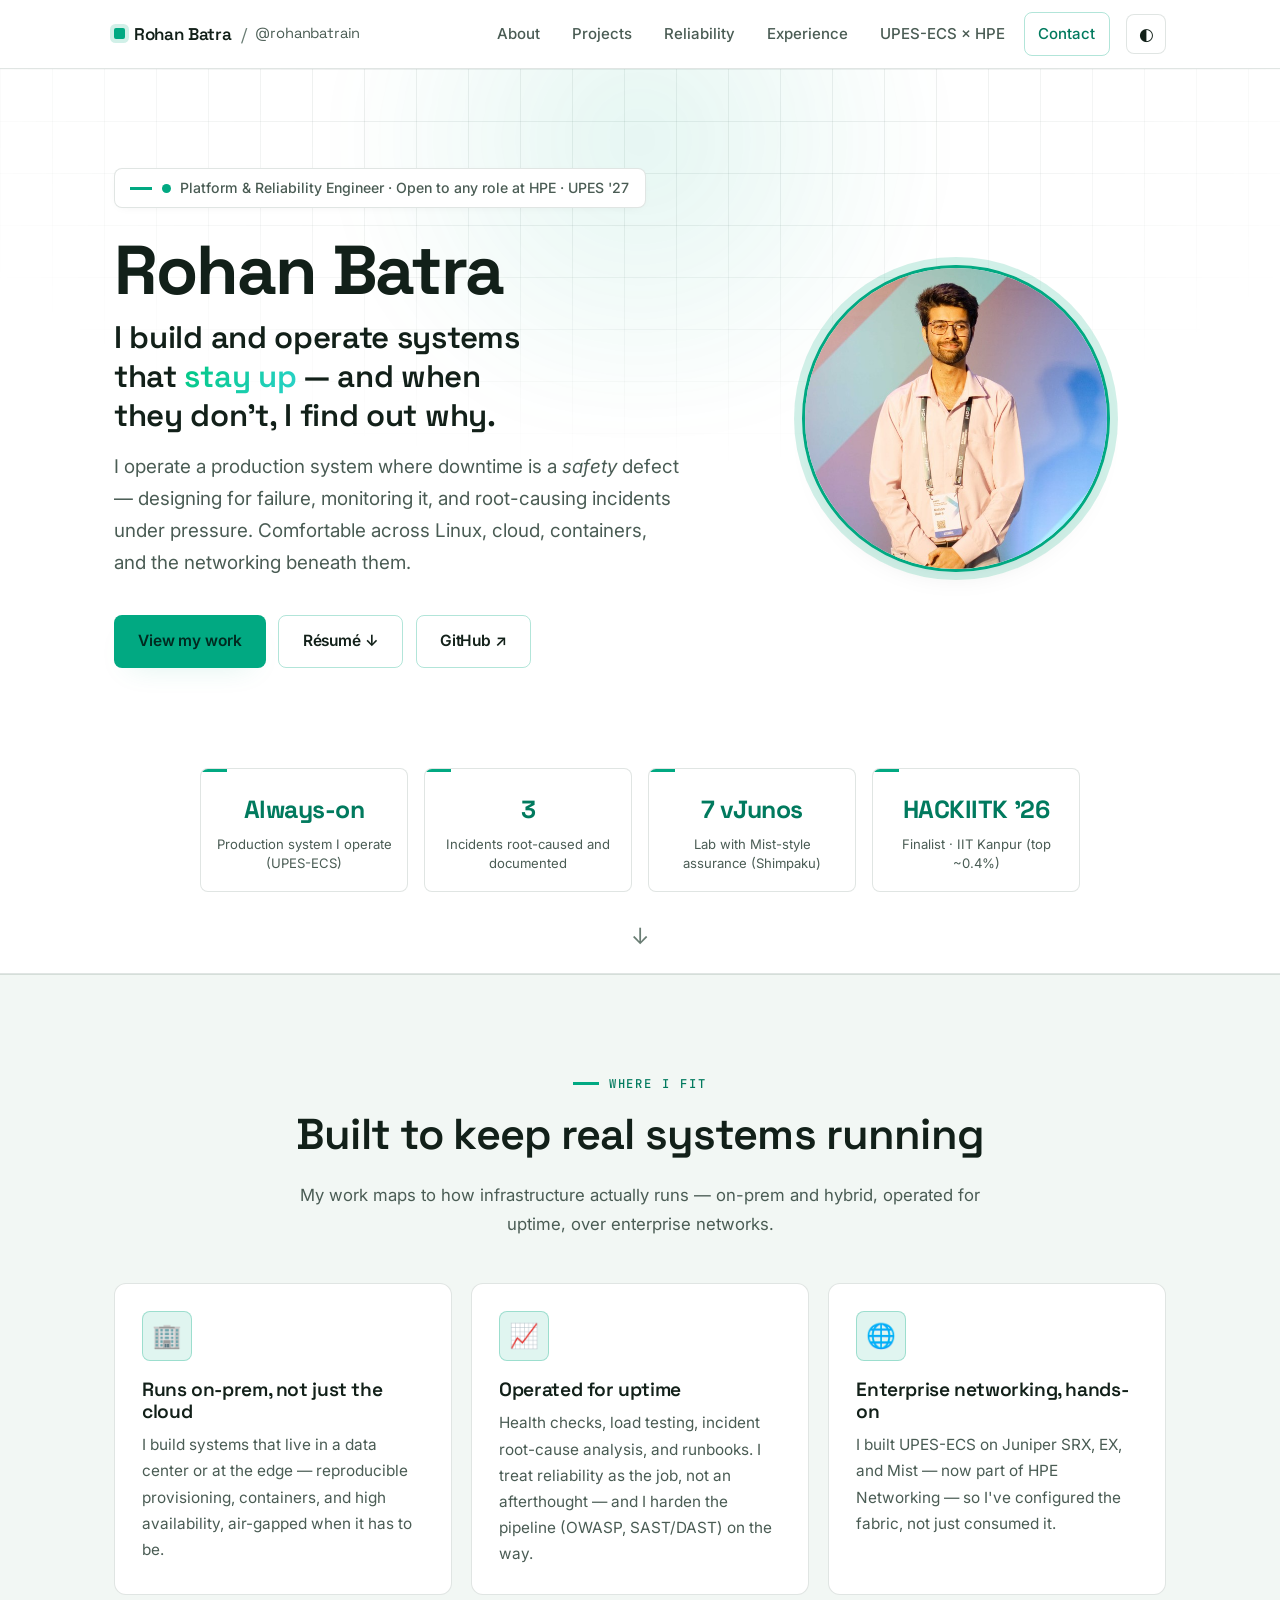
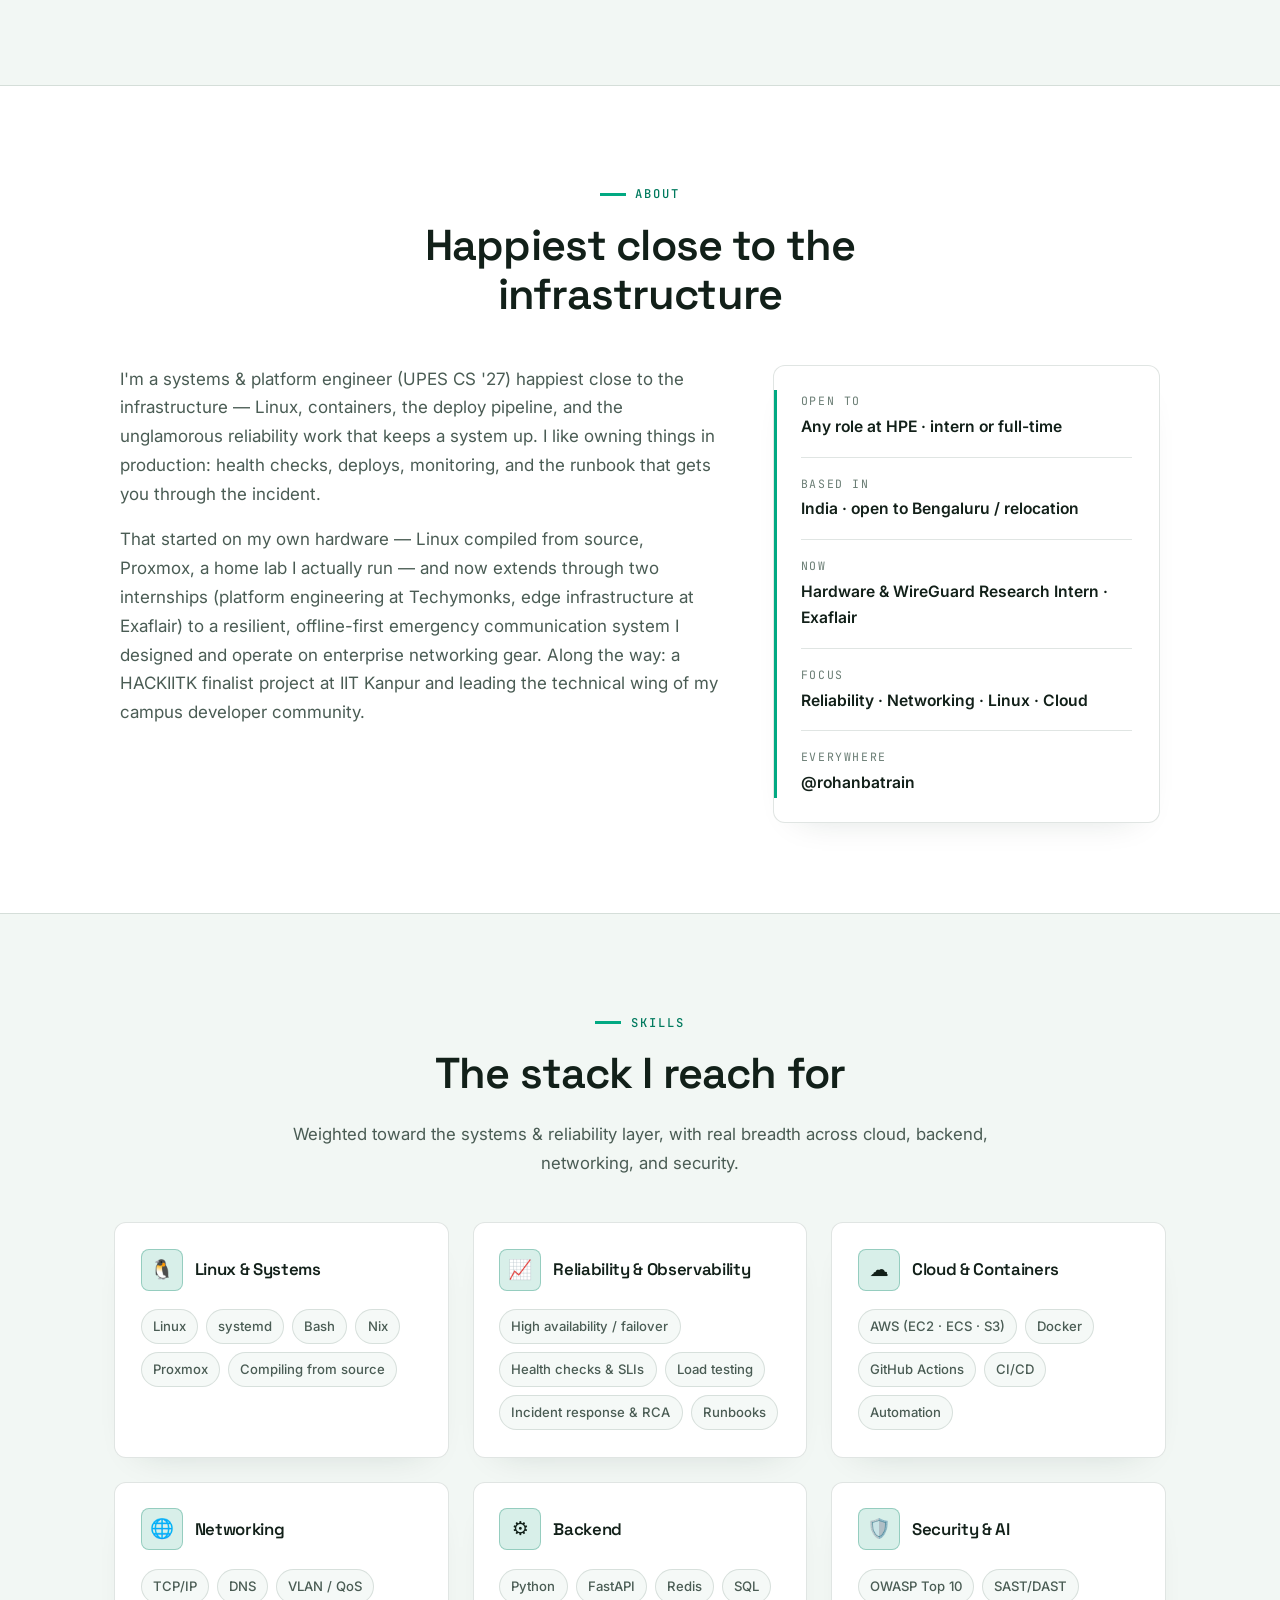
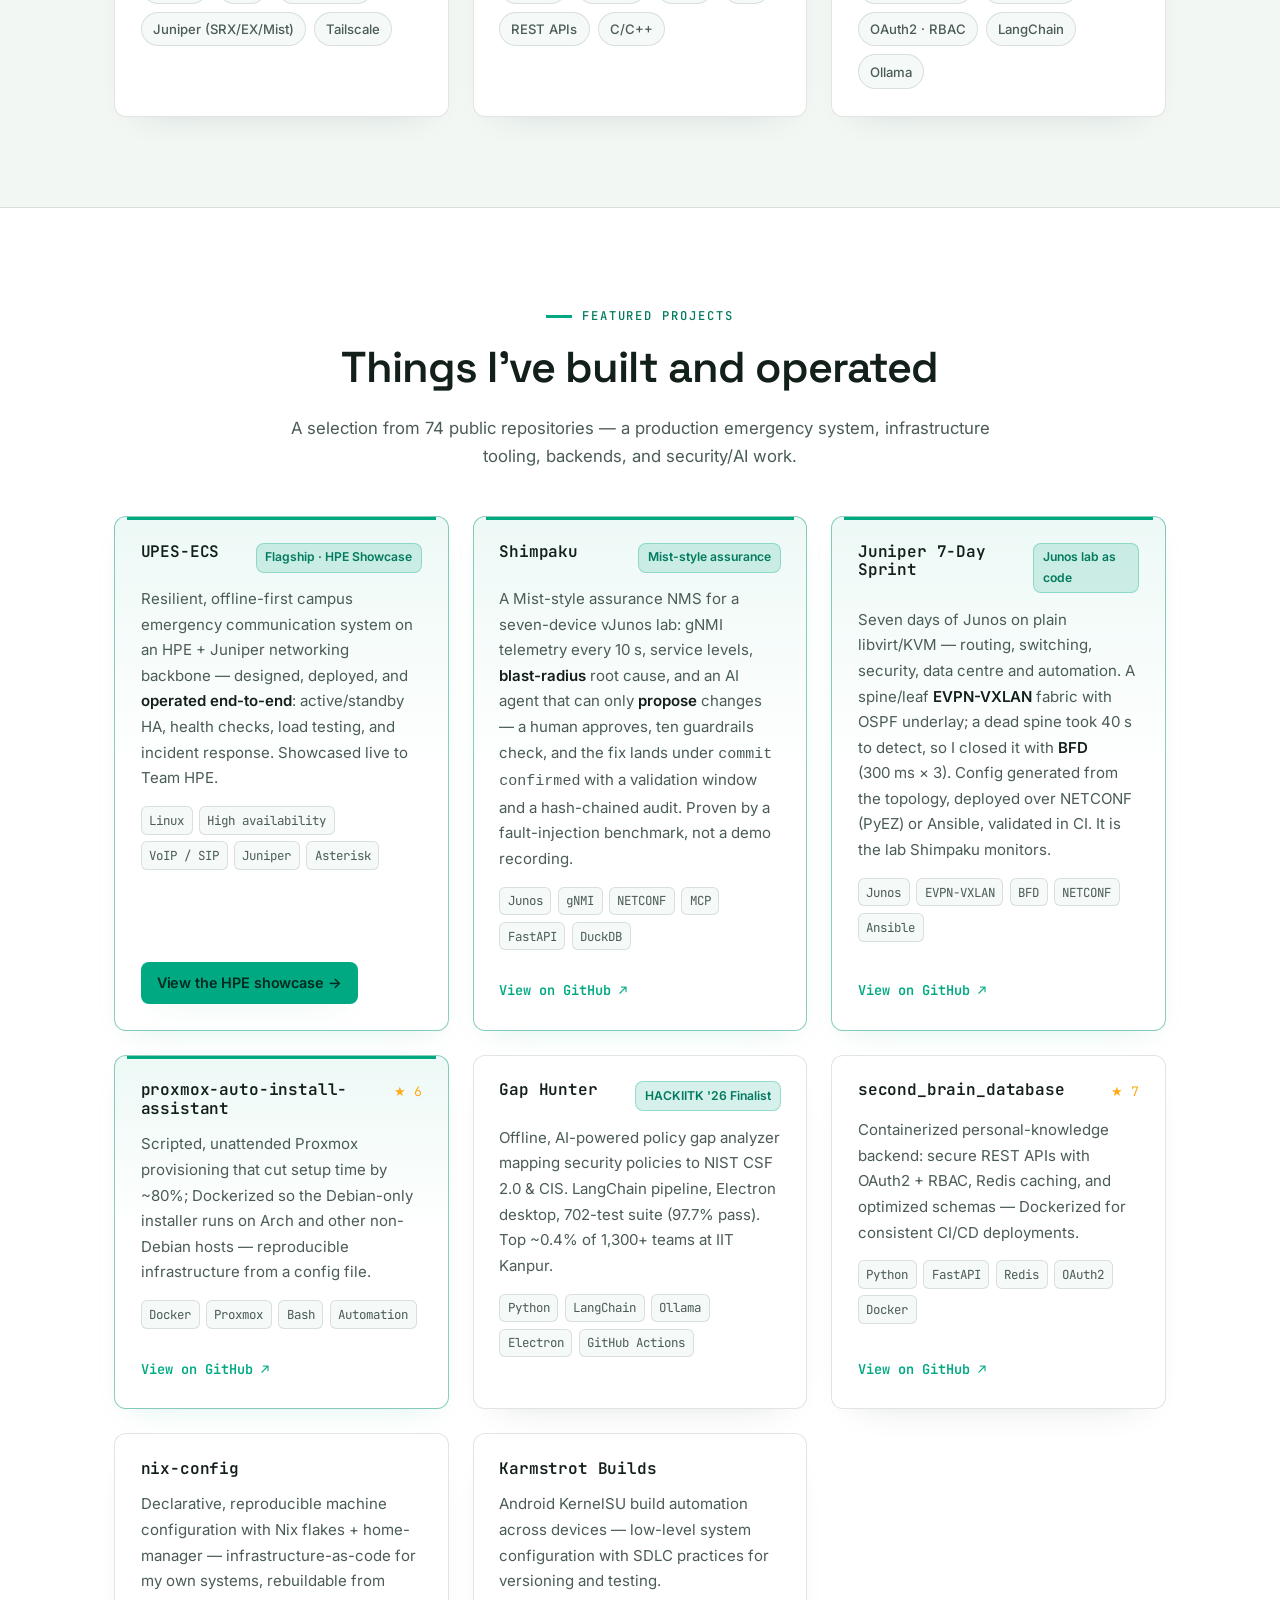
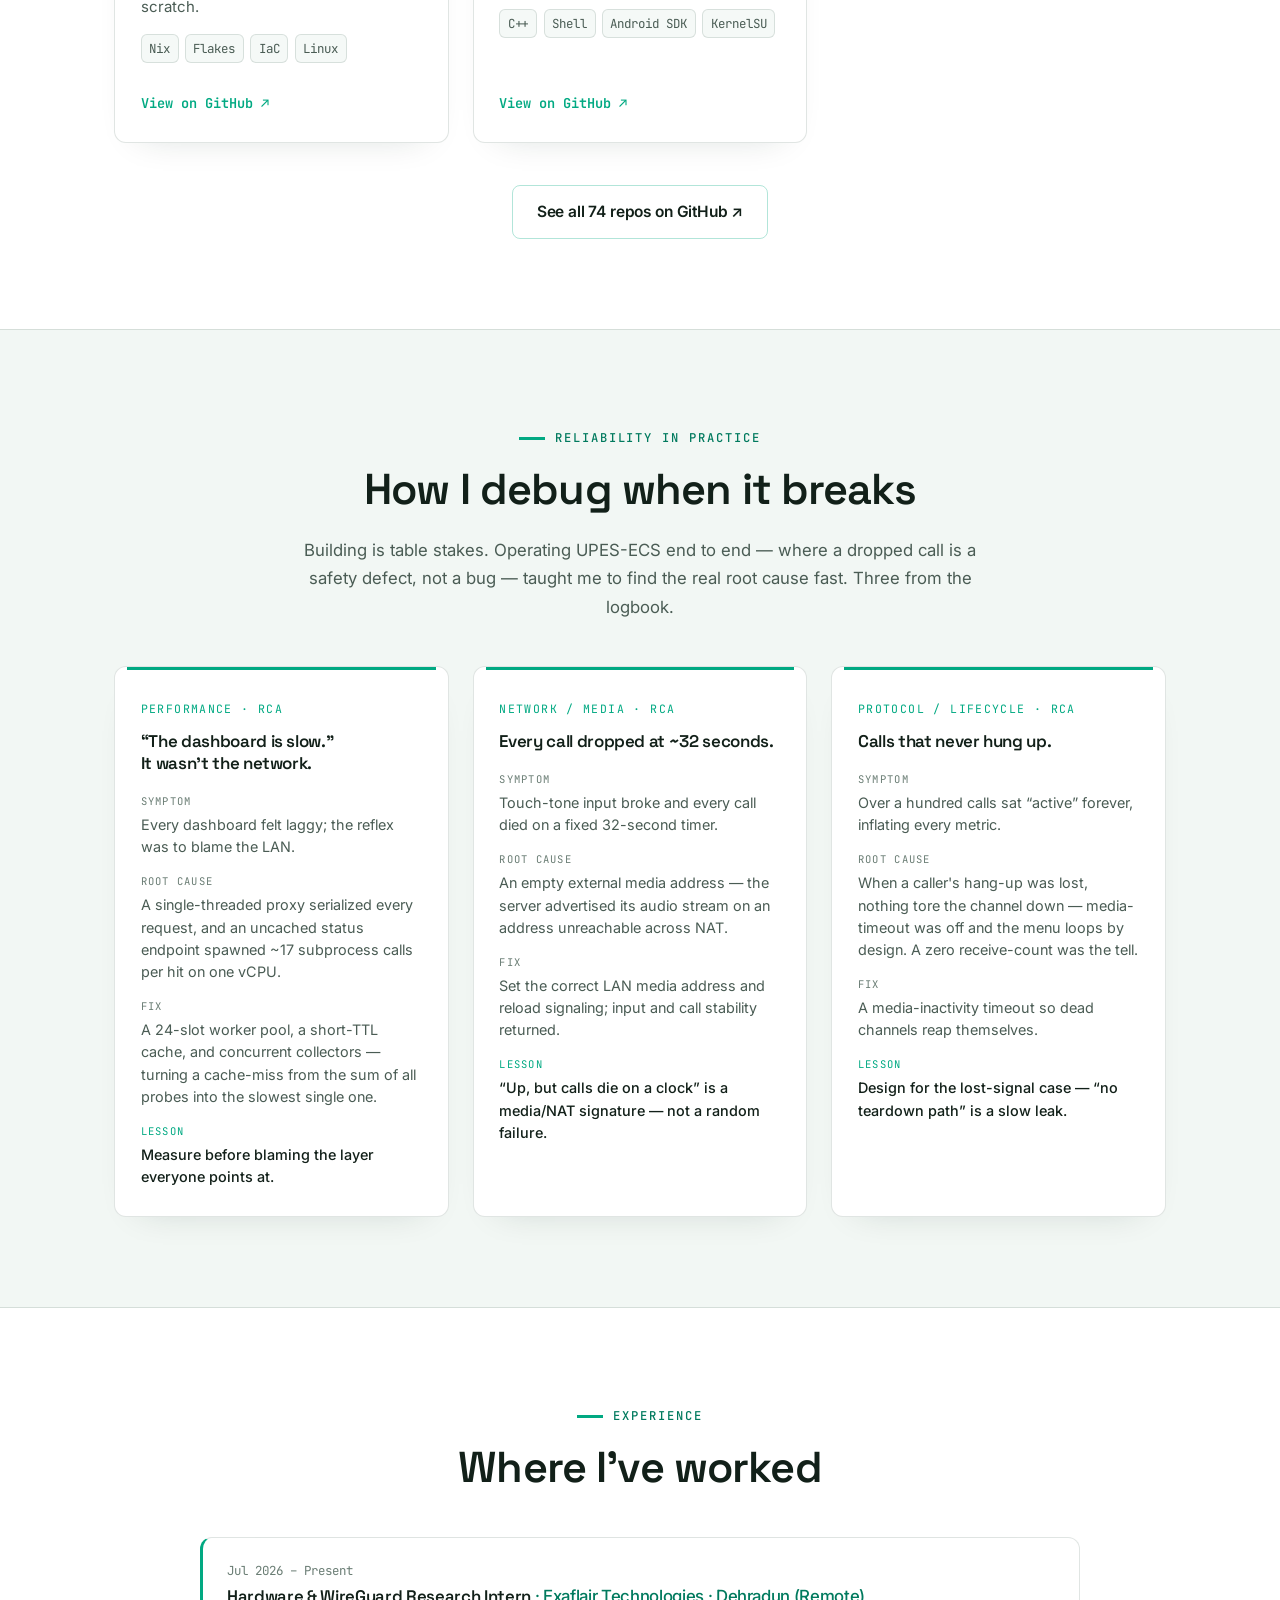
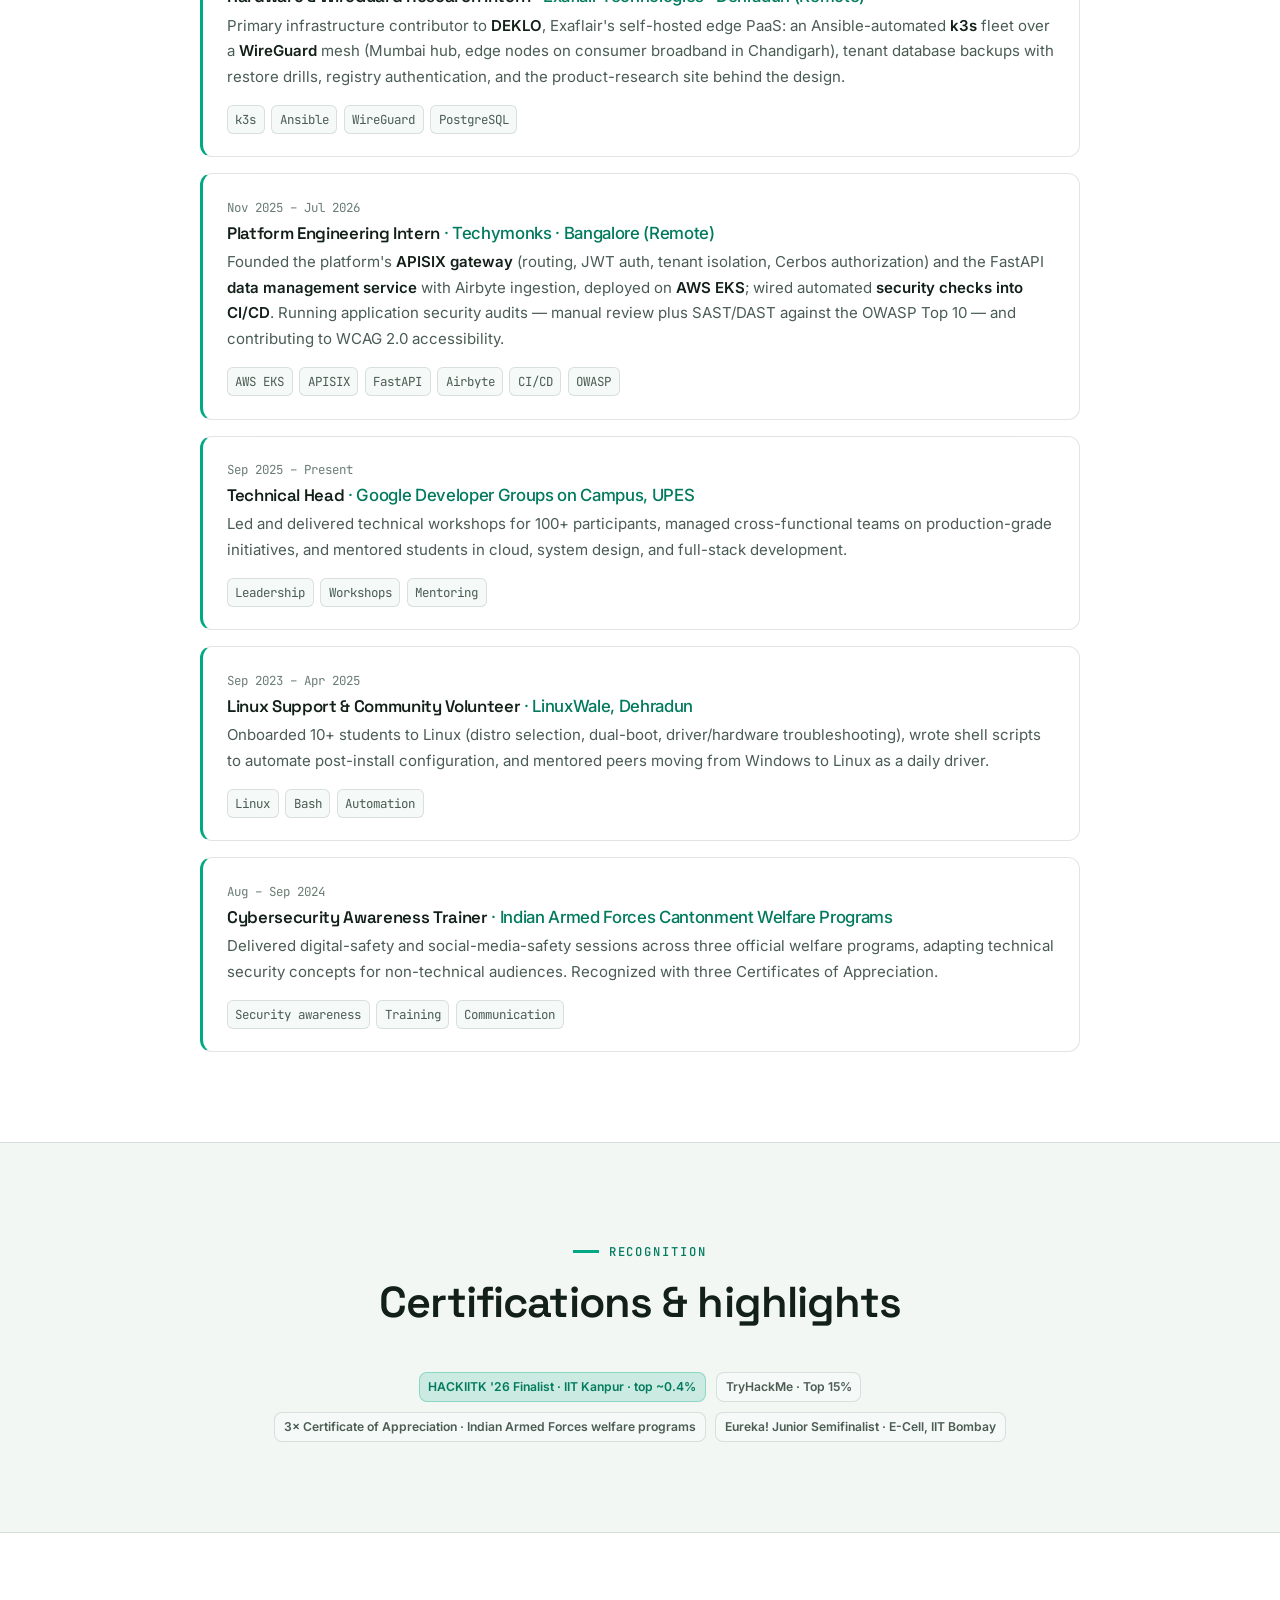
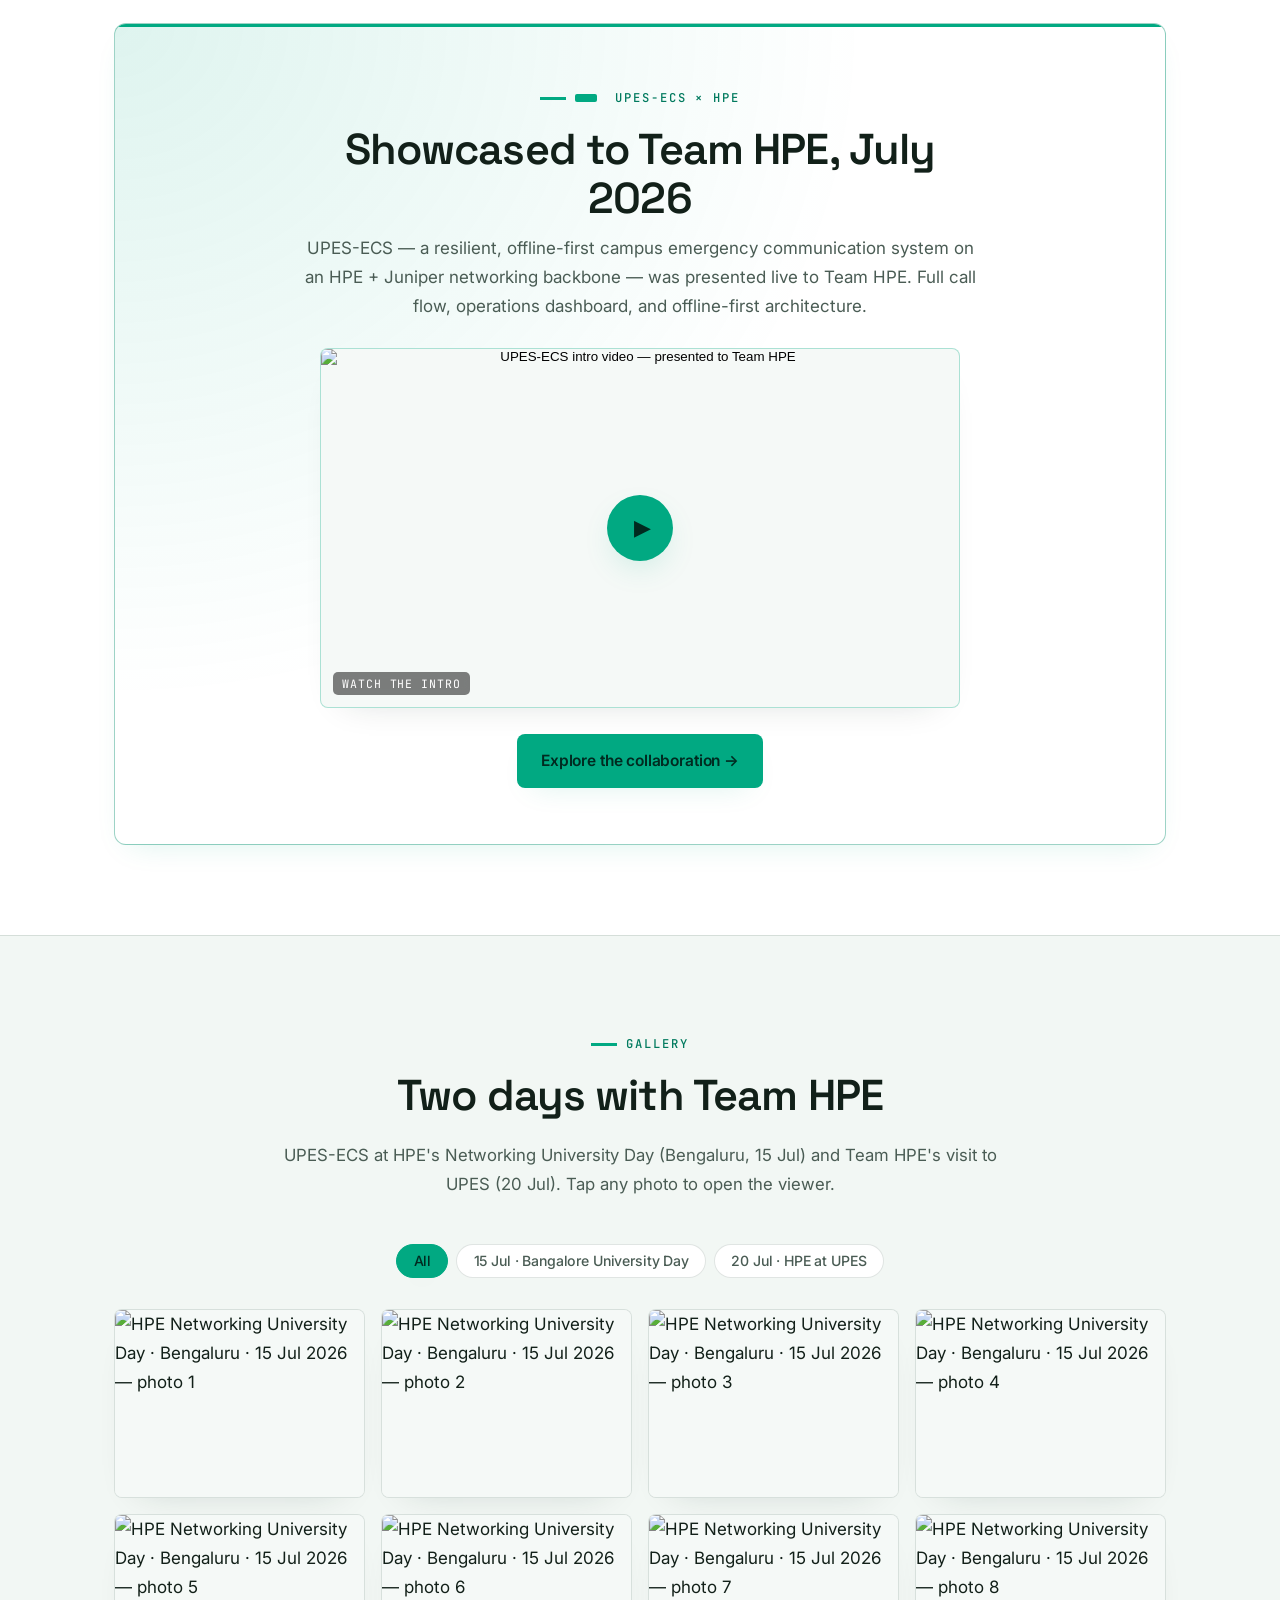
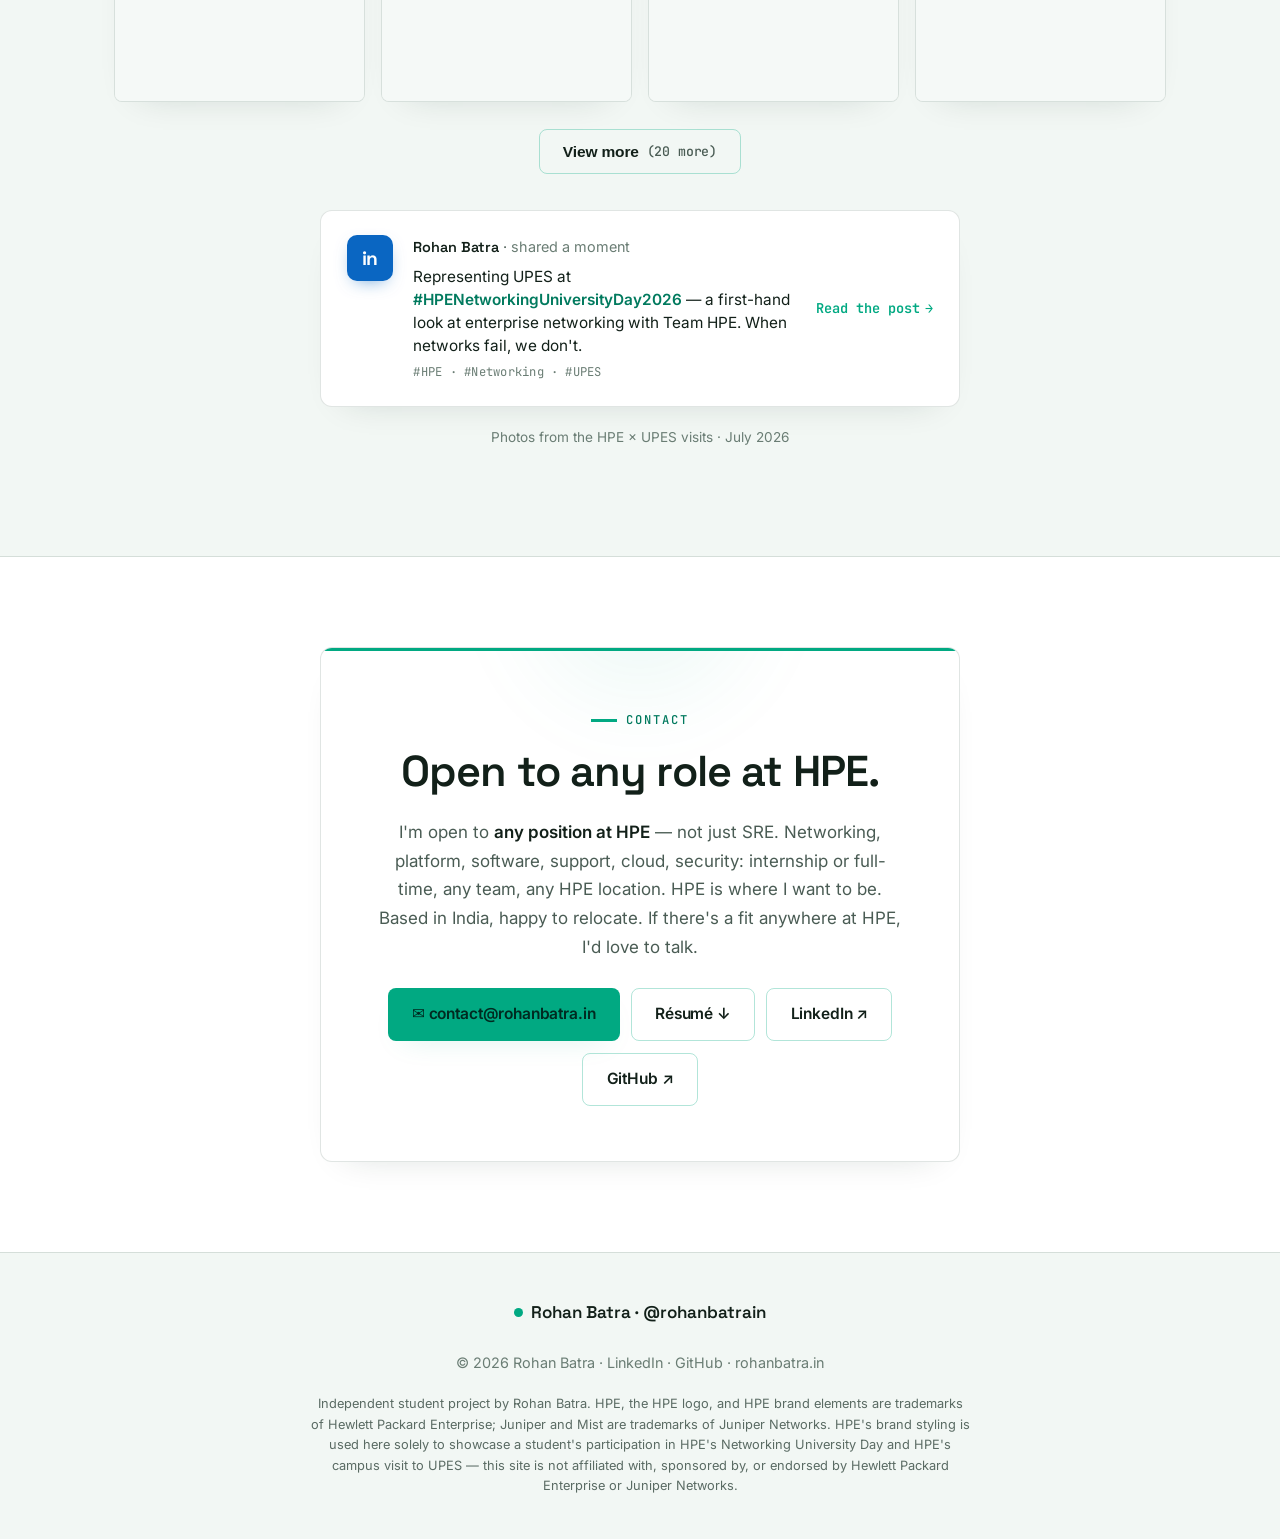
==== commit c242c90e: "hpe: Shimpaku and the Juniper 7-day sprint are separate projects Shimpaku is the Mist-style assuranc" ====
--- a/index.html
+++ b/index.html
@@ -128,7 +128,7 @@
         <dl class="hero__stats reveal">
           <div><dt>Always-on</dt><dd>Production system I operate (UPES-ECS)</dd></div>
           <div><dt>3</dt><dd>Incidents root-caused and documented</dd></div>
-          <div><dt>Junos</dt><dd>EVPN-VXLAN lab as code (Shimpaku)</dd></div>
+          <div><dt>7 vJunos</dt><dd>Lab with Mist-style assurance (Shimpaku)</dd></div>
           <div><dt>HACKIITK&nbsp;'26</dt><dd>Finalist · IIT Kanpur (top ~0.4%)</dd></div>
         </dl>
       </div>
@@ -294,15 +294,36 @@
           <article class="project-card project-card--featured reveal">
             <div class="project-card__top">
               <h3 class="project-card__title">Shimpaku</h3>
-              <span class="chip chip--green">Juniper by HPE sprint</span>
+              <span class="chip chip--green">Mist-style assurance</span>
             </div>
             <p class="project-card__desc">
-              Junos lab as code on libvirt/KVM: a spine/leaf <strong>EVPN-VXLAN</strong> fabric with OSPF
-              underlay and BFD, generated from the topology and deployed over NETCONF (PyEZ) or Ansible
-              with machine-checked validation in CI. Working towards seven JNCIA tracks.
+              A Mist-style assurance NMS for a seven-device vJunos lab: gNMI telemetry every 10&nbsp;s,
+              service levels, <strong>blast-radius</strong> root cause, and an AI agent that can only
+              <strong>propose</strong> changes — a human approves, ten guardrails check, and the fix
+              lands under <code>commit confirmed</code> with a validation window and a hash-chained audit.
+              Proven by a fault-injection benchmark, not a demo recording.
             </p>
             <ul class="tags">
-              <li>Junos</li><li>EVPN-VXLAN</li><li>NETCONF</li><li>Ansible</li>
+              <li>Junos</li><li>gNMI</li><li>NETCONF</li><li>MCP</li><li>FastAPI</li><li>DuckDB</li>
+            </ul>
+            <div class="project-card__foot">
+              <a class="project-card__link" href="https://github.com/rohanbatrain/shimpaku" target="_blank" rel="noopener">View on GitHub ↗</a>
+            </div>
+          </article>
+          <article class="project-card project-card--featured reveal">
+            <div class="project-card__top">
+              <h3 class="project-card__title">Juniper 7-Day Sprint</h3>
+              <span class="chip chip--green">Junos lab as code</span>
+            </div>
+            <p class="project-card__desc">
+              Seven days of Junos on plain libvirt/KVM — routing, switching, security, data centre and
+              automation. A spine/leaf <strong>EVPN-VXLAN</strong> fabric with OSPF underlay; a dead spine
+              took 40&nbsp;s to detect, so I closed it with <strong>BFD</strong> (300&nbsp;ms × 3).
+              Config generated from the topology, deployed over NETCONF (PyEZ) or Ansible, validated in CI.
+              It is the lab Shimpaku monitors.
+            </p>
+            <ul class="tags">
+              <li>Junos</li><li>EVPN-VXLAN</li><li>BFD</li><li>NETCONF</li><li>Ansible</li>
             </ul>
             <div class="project-card__foot">
               <a class="project-card__link" href="https://github.com/rohanbatrain/juniper-7-day-sprint" target="_blank" rel="noopener">View on GitHub ↗</a>
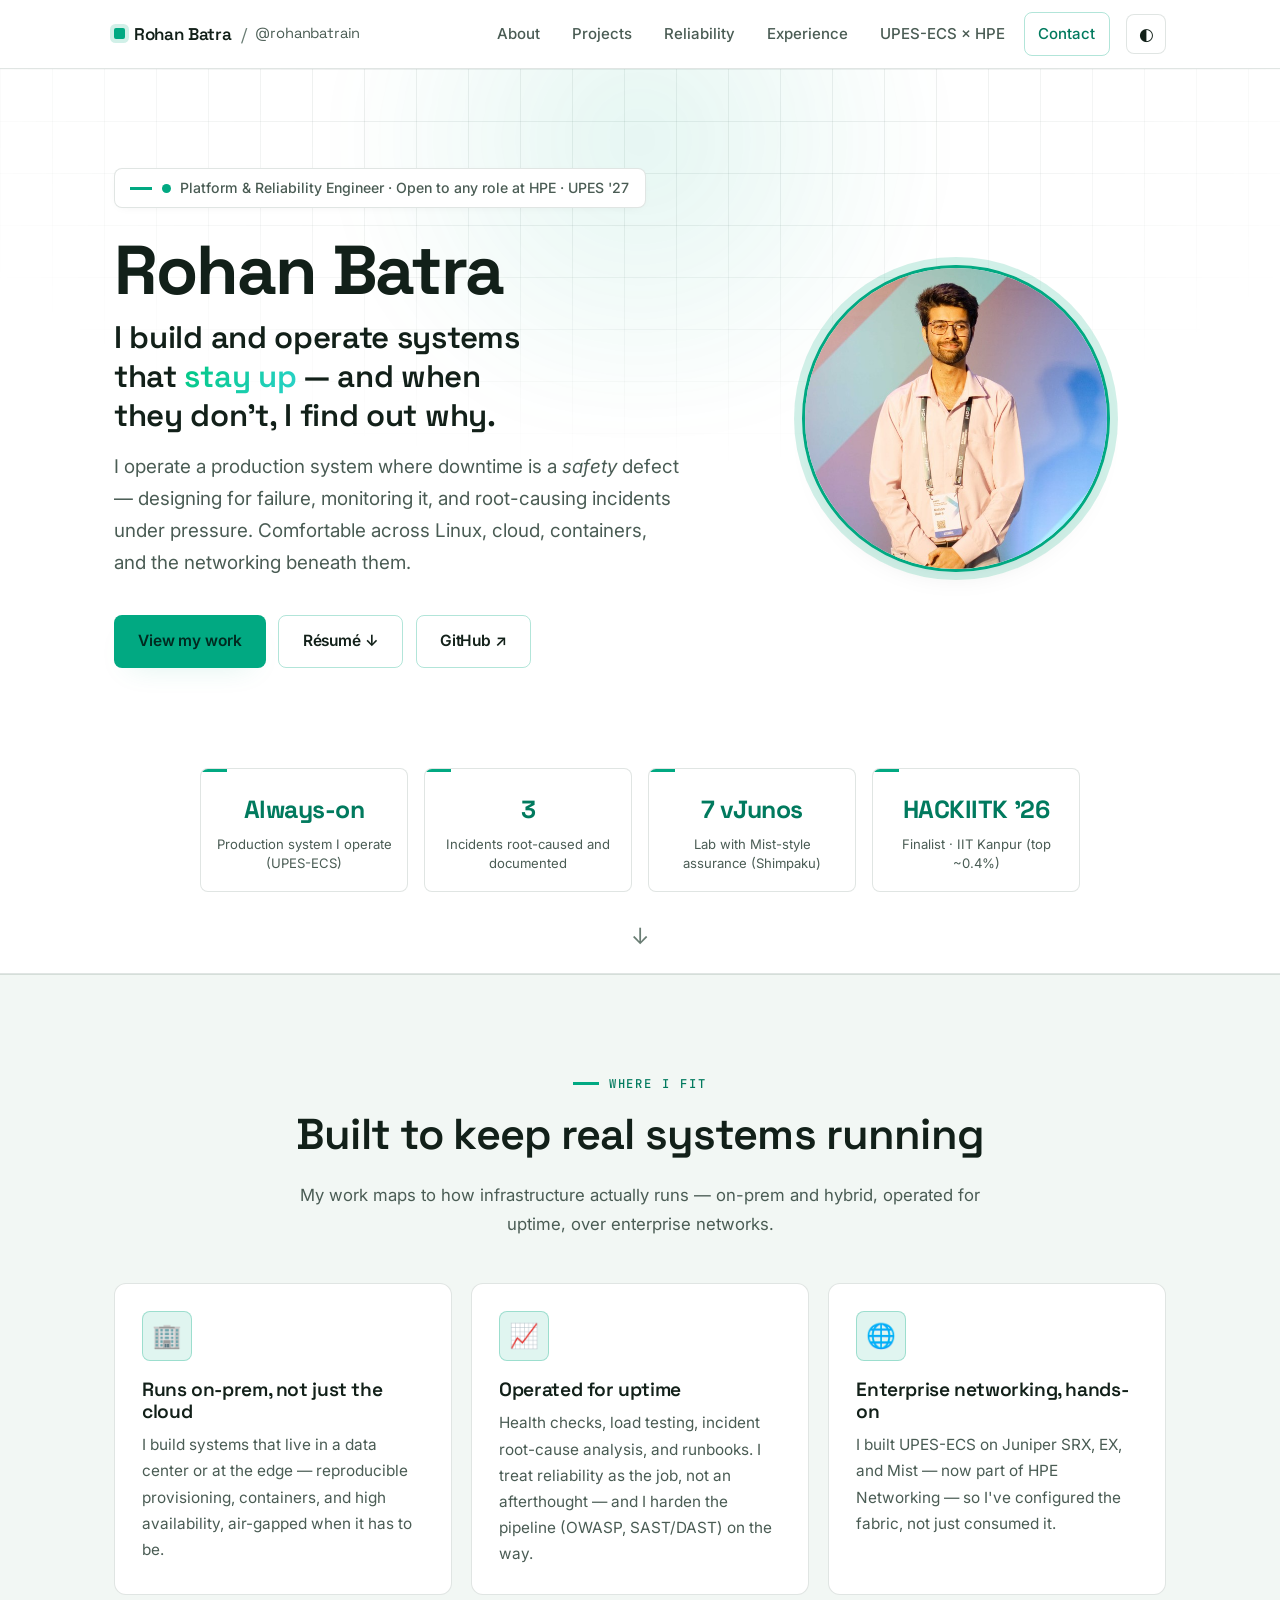
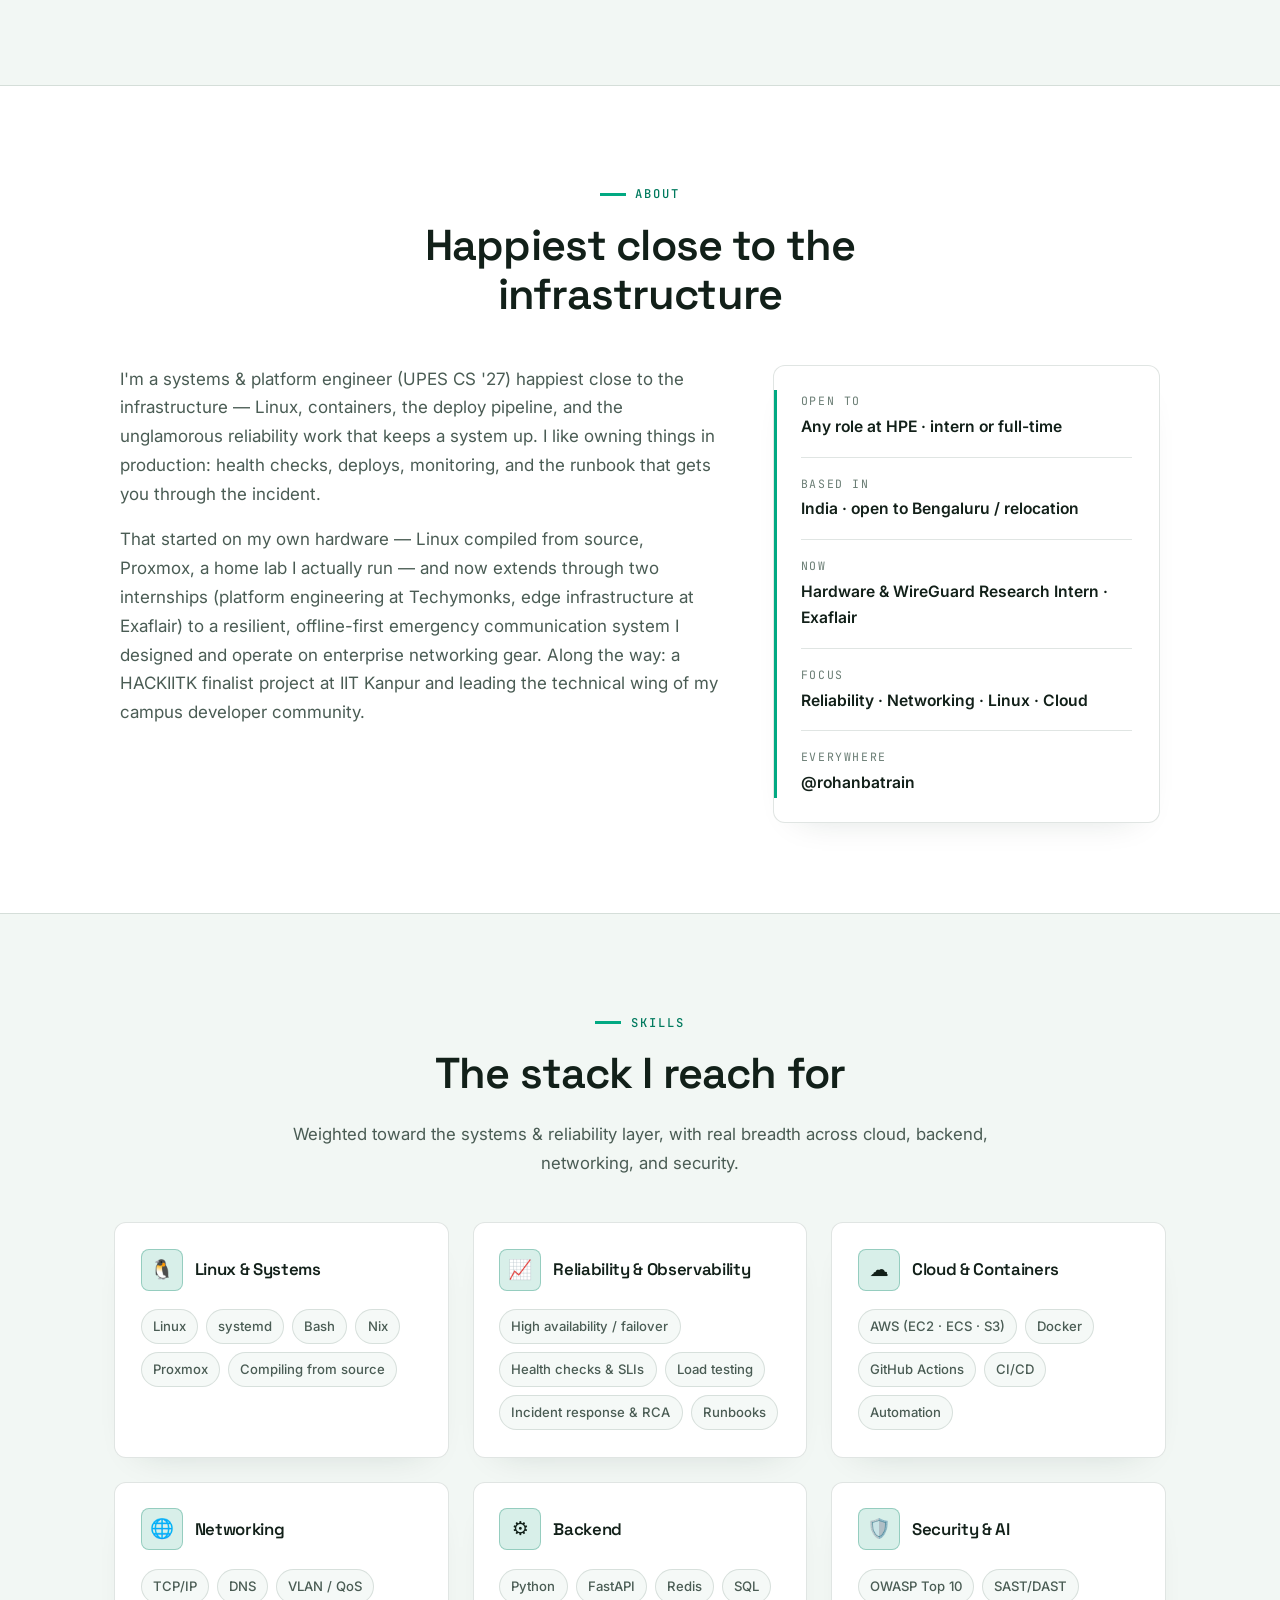
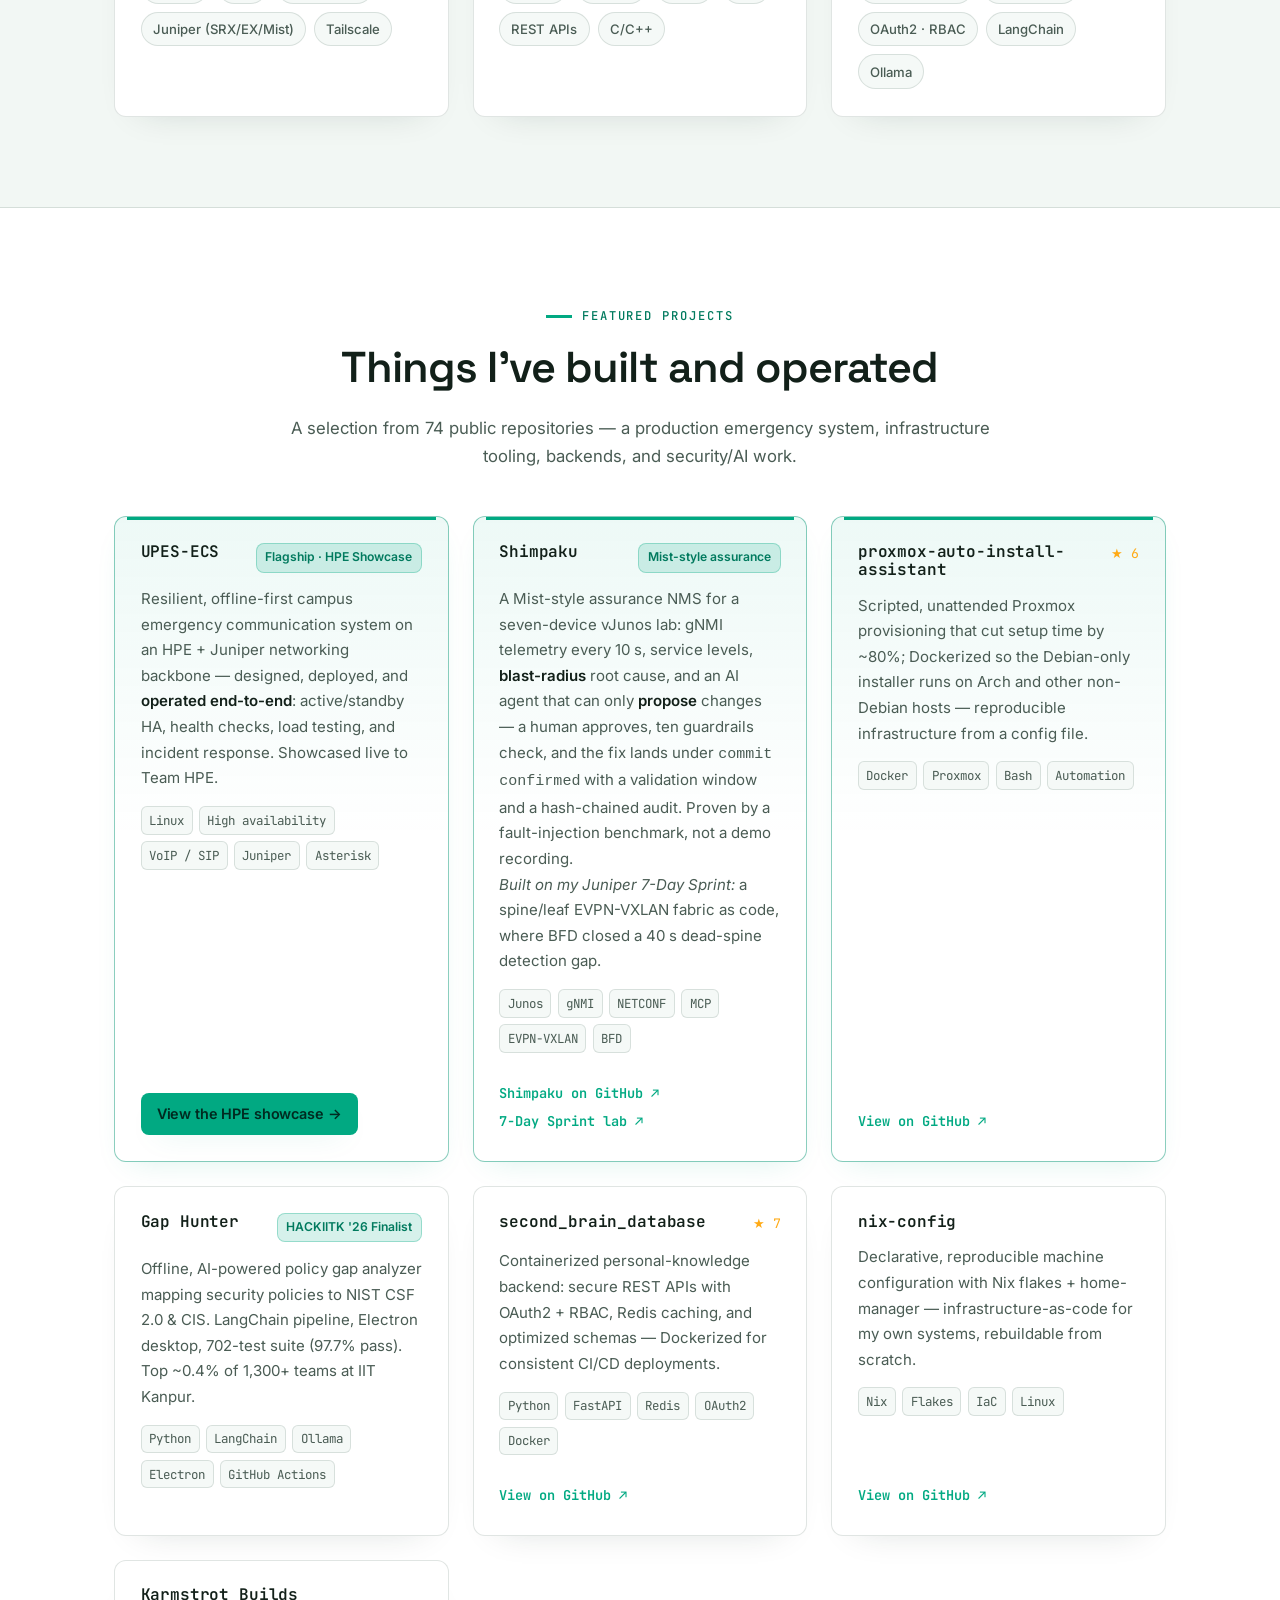
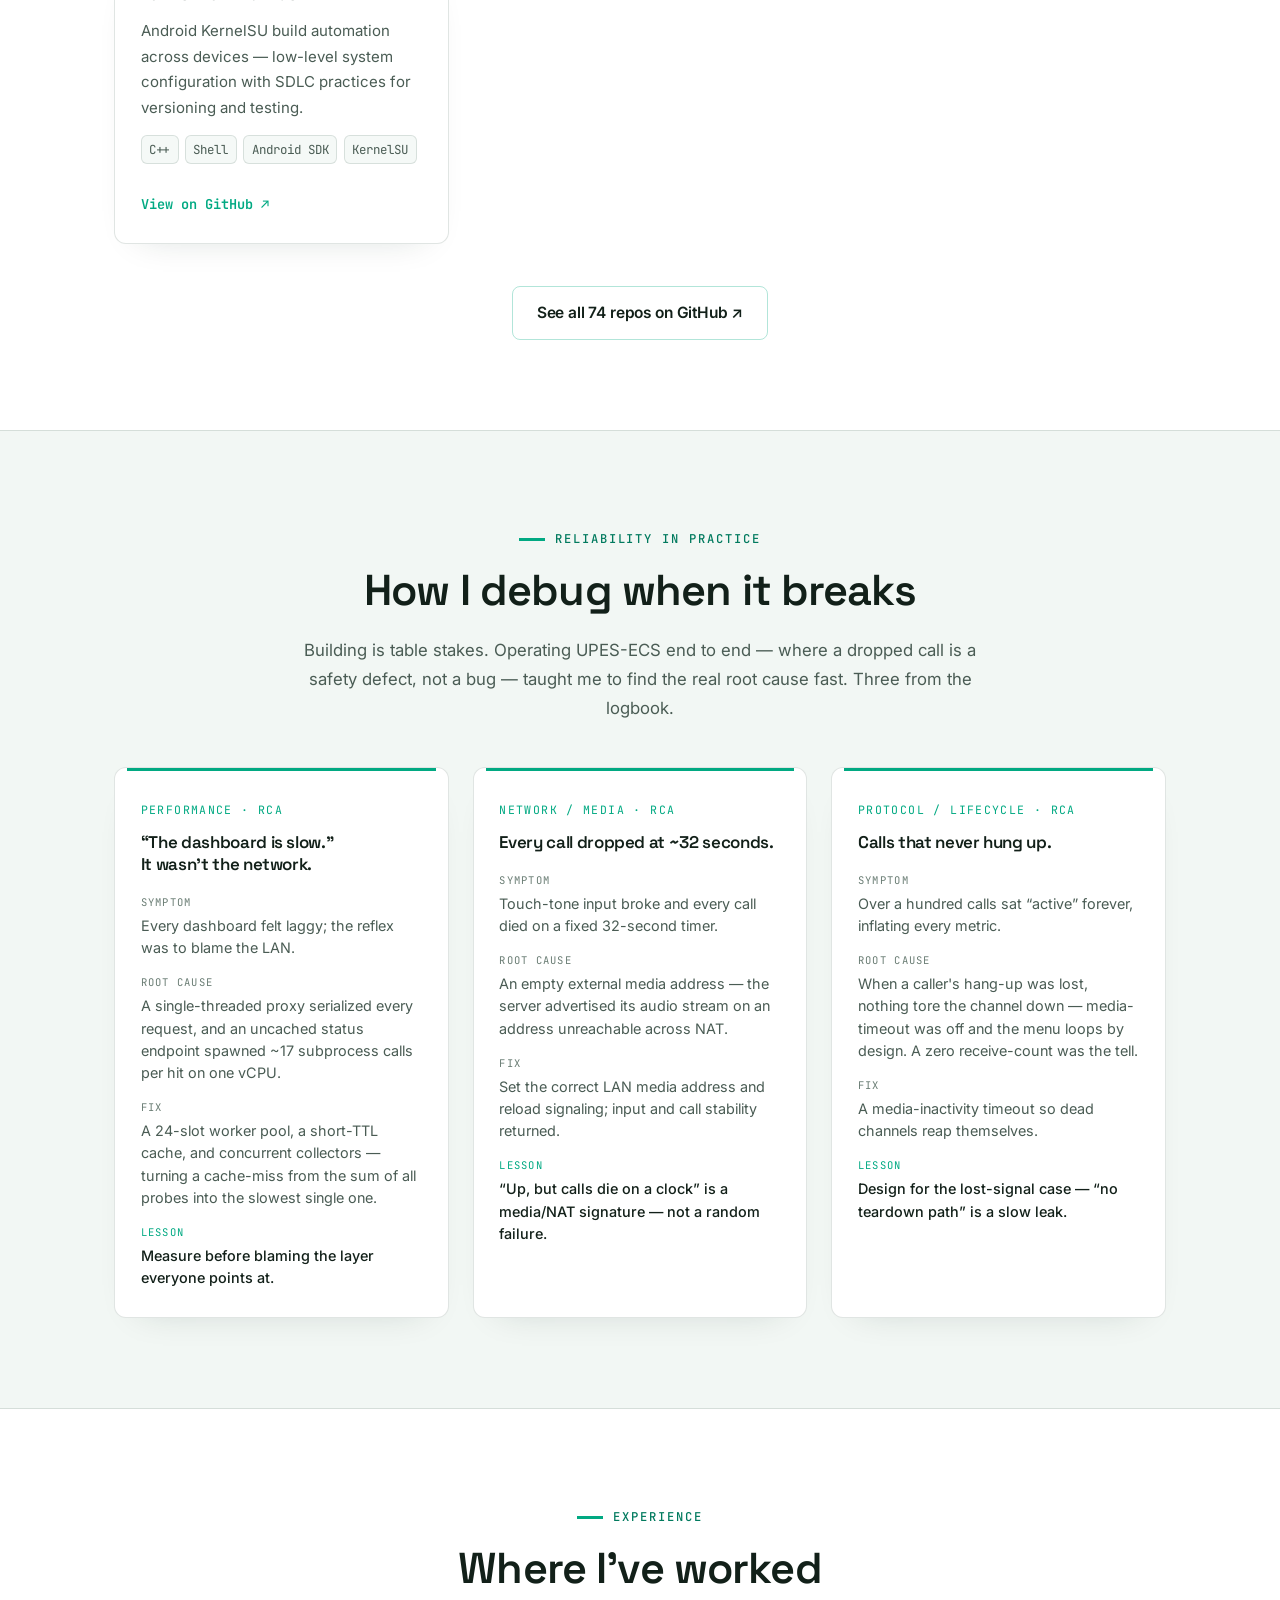
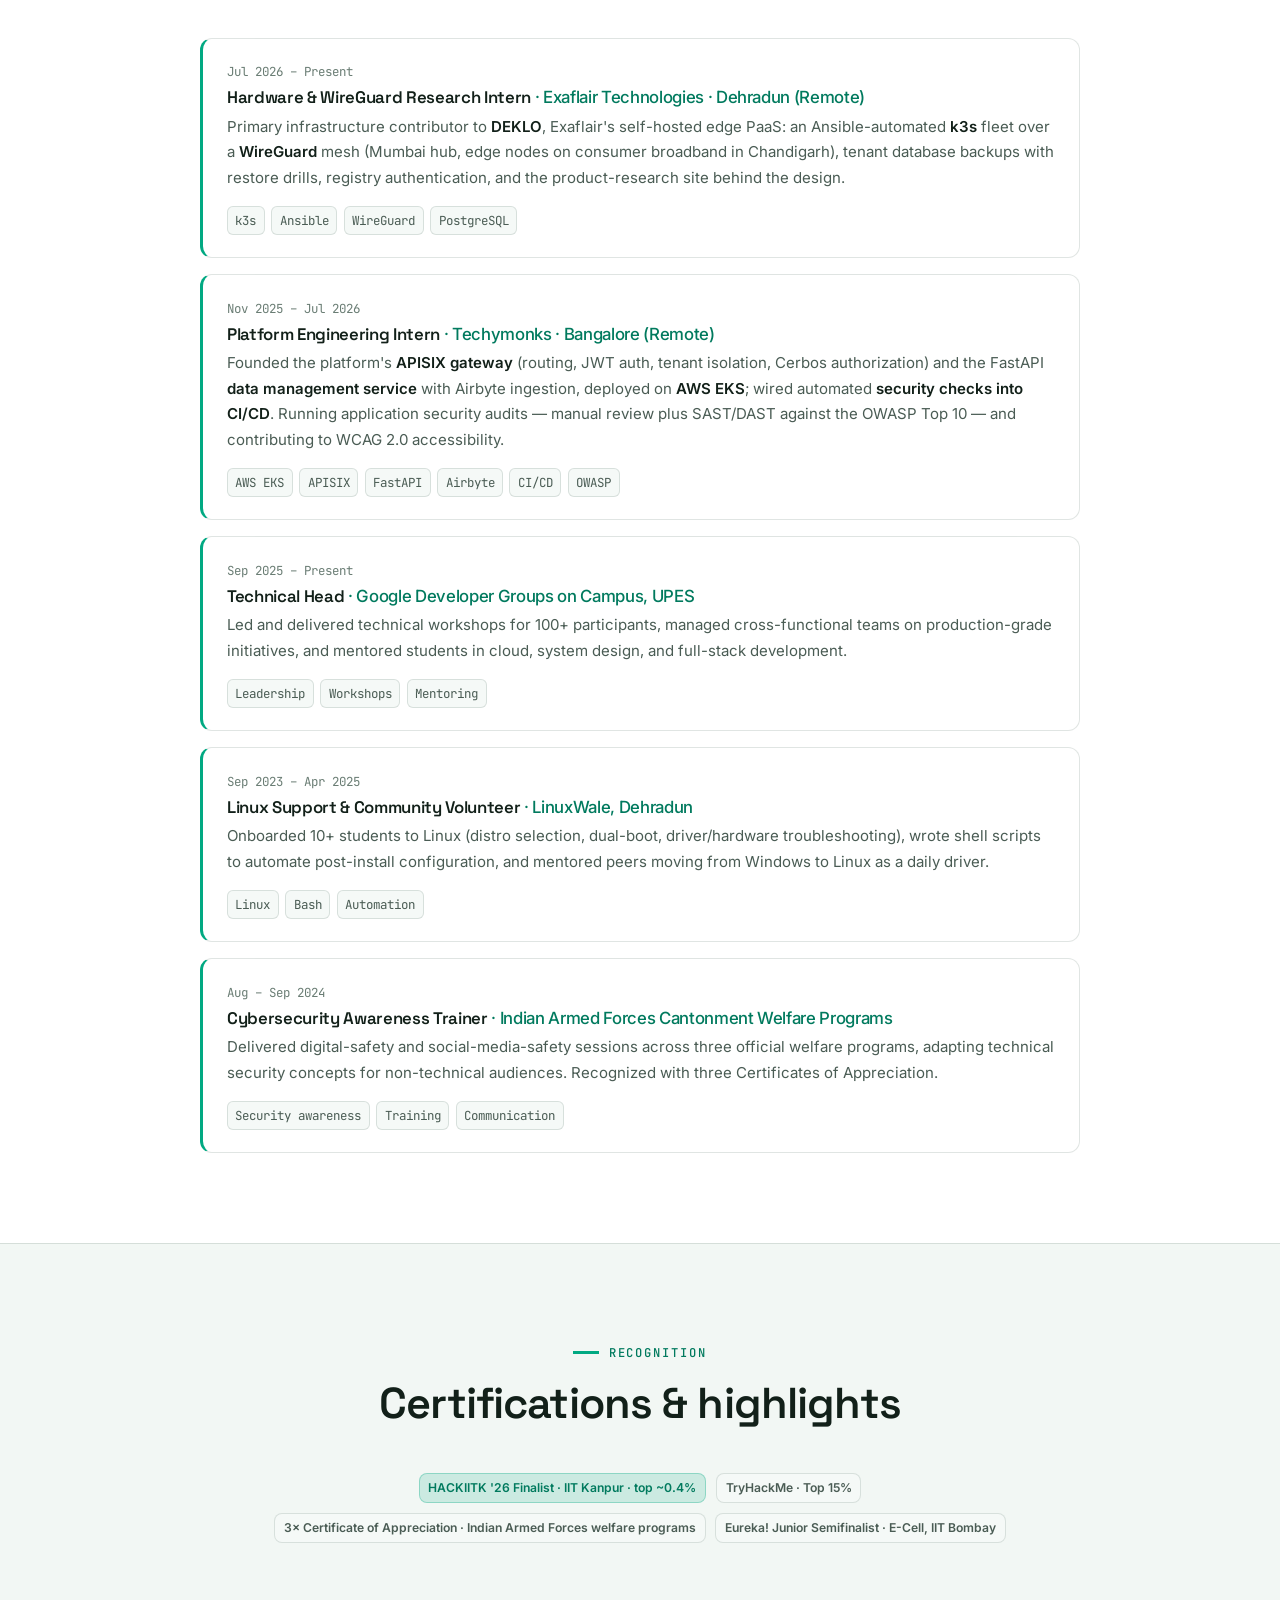
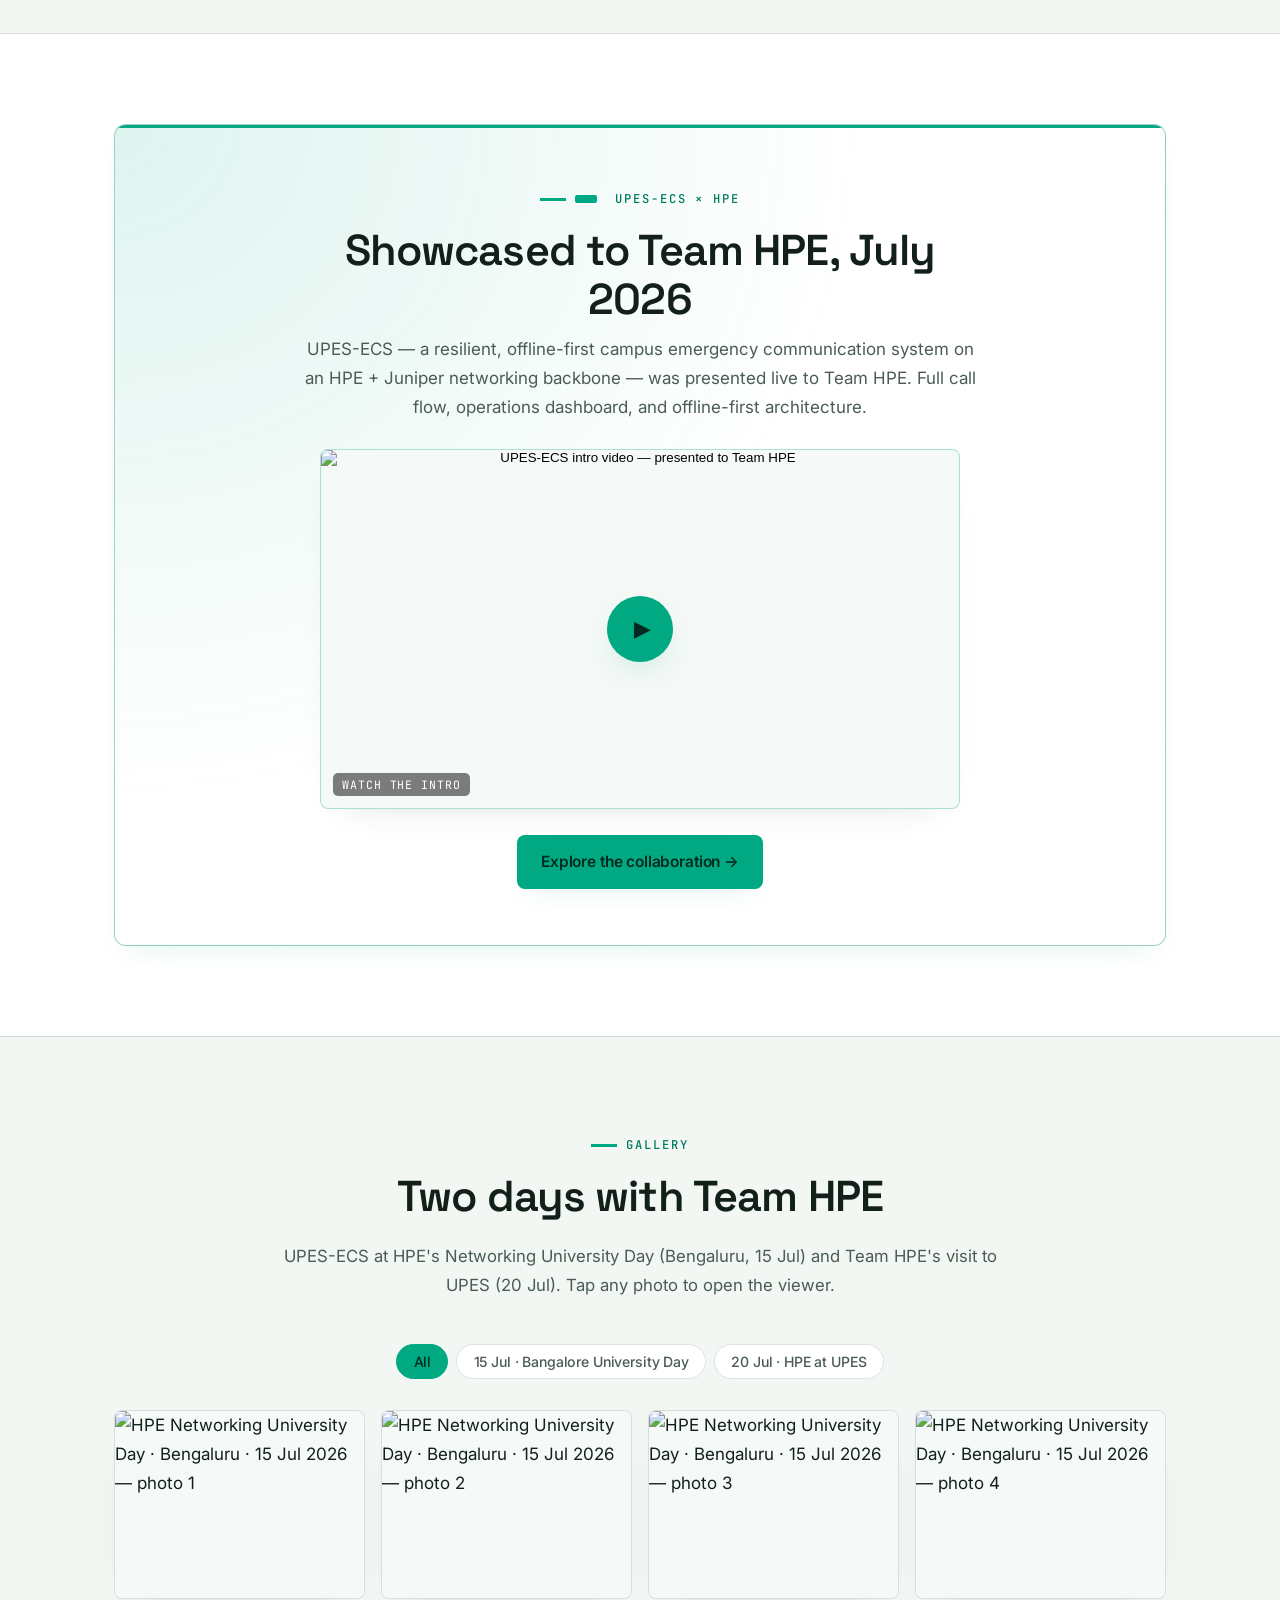
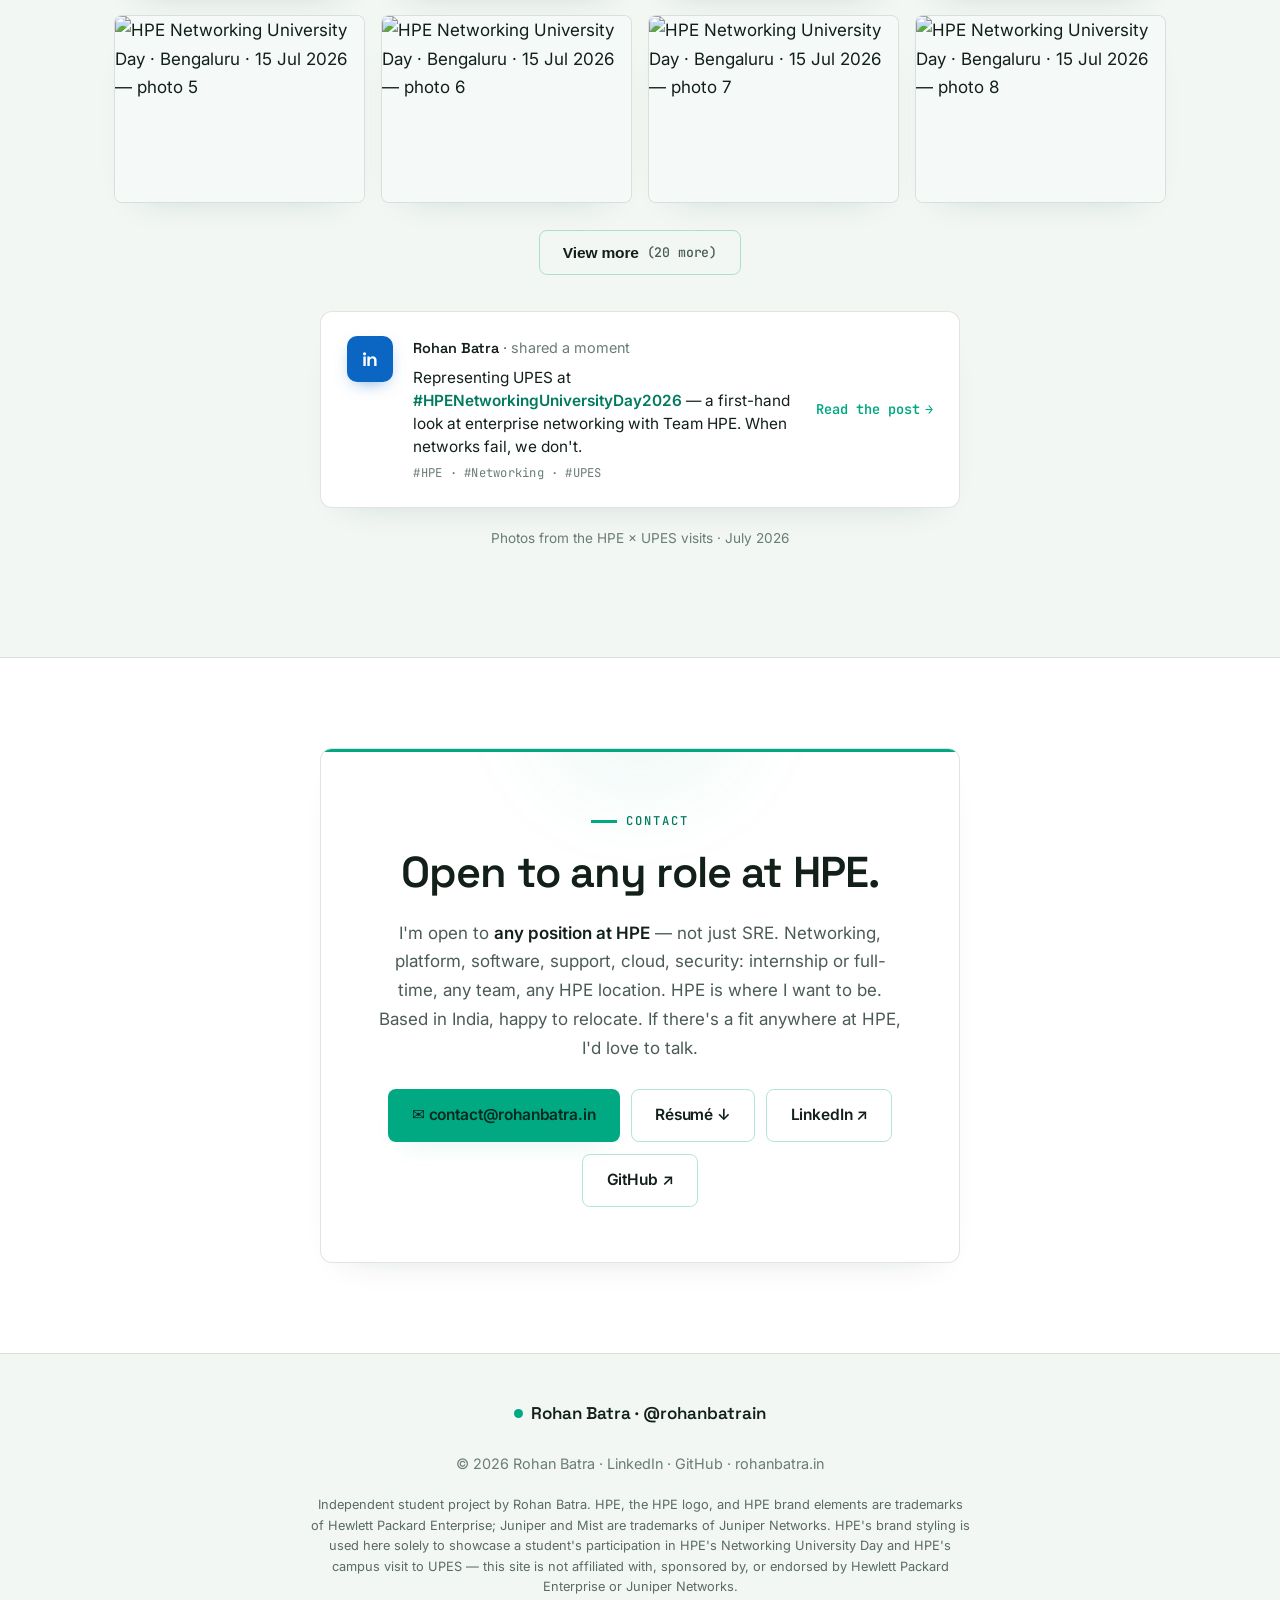
==== commit da99e1b1: "hpe: Shimpaku leads, the 7-day sprint supports it Résumé and site carry one Shimpaku entry (assuranc" ====
--- a/index.html
+++ b/index.html
@@ -302,33 +302,18 @@
               <strong>propose</strong> changes — a human approves, ten guardrails check, and the fix
               lands under <code>commit confirmed</code> with a validation window and a hash-chained audit.
               Proven by a fault-injection benchmark, not a demo recording.
+              <br /><em>Built on my Juniper 7-Day Sprint:</em> a spine/leaf EVPN-VXLAN fabric as code,
+              where BFD closed a 40&nbsp;s dead-spine detection gap.
             </p>
             <ul class="tags">
-              <li>Junos</li><li>gNMI</li><li>NETCONF</li><li>MCP</li><li>FastAPI</li><li>DuckDB</li>
+              <li>Junos</li><li>gNMI</li><li>NETCONF</li><li>MCP</li><li>EVPN-VXLAN</li><li>BFD</li>
             </ul>
             <div class="project-card__foot">
-              <a class="project-card__link" href="https://github.com/rohanbatrain/shimpaku" target="_blank" rel="noopener">View on GitHub ↗</a>
-            </div>
-          </article>
-          <article class="project-card project-card--featured reveal">
-            <div class="project-card__top">
-              <h3 class="project-card__title">Juniper 7-Day Sprint</h3>
-              <span class="chip chip--green">Junos lab as code</span>
-            </div>
-            <p class="project-card__desc">
-              Seven days of Junos on plain libvirt/KVM — routing, switching, security, data centre and
-              automation. A spine/leaf <strong>EVPN-VXLAN</strong> fabric with OSPF underlay; a dead spine
-              took 40&nbsp;s to detect, so I closed it with <strong>BFD</strong> (300&nbsp;ms × 3).
-              Config generated from the topology, deployed over NETCONF (PyEZ) or Ansible, validated in CI.
-              It is the lab Shimpaku monitors.
-            </p>
-            <ul class="tags">
-              <li>Junos</li><li>EVPN-VXLAN</li><li>BFD</li><li>NETCONF</li><li>Ansible</li>
-            </ul>
-            <div class="project-card__foot">
-              <a class="project-card__link" href="https://github.com/rohanbatrain/juniper-7-day-sprint" target="_blank" rel="noopener">View on GitHub ↗</a>
-            </div>
-          </article>
+              <a class="project-card__link" href="https://github.com/rohanbatrain/shimpaku" target="_blank" rel="noopener">Shimpaku on GitHub ↗</a>
+              <a class="project-card__link" href="https://github.com/rohanbatrain/juniper-7-day-sprint" target="_blank" rel="noopener">7-Day Sprint lab ↗</a>
+            </div>
+          </article>
+
 
           <article class="project-card project-card--featured reveal">
             <div class="project-card__top">
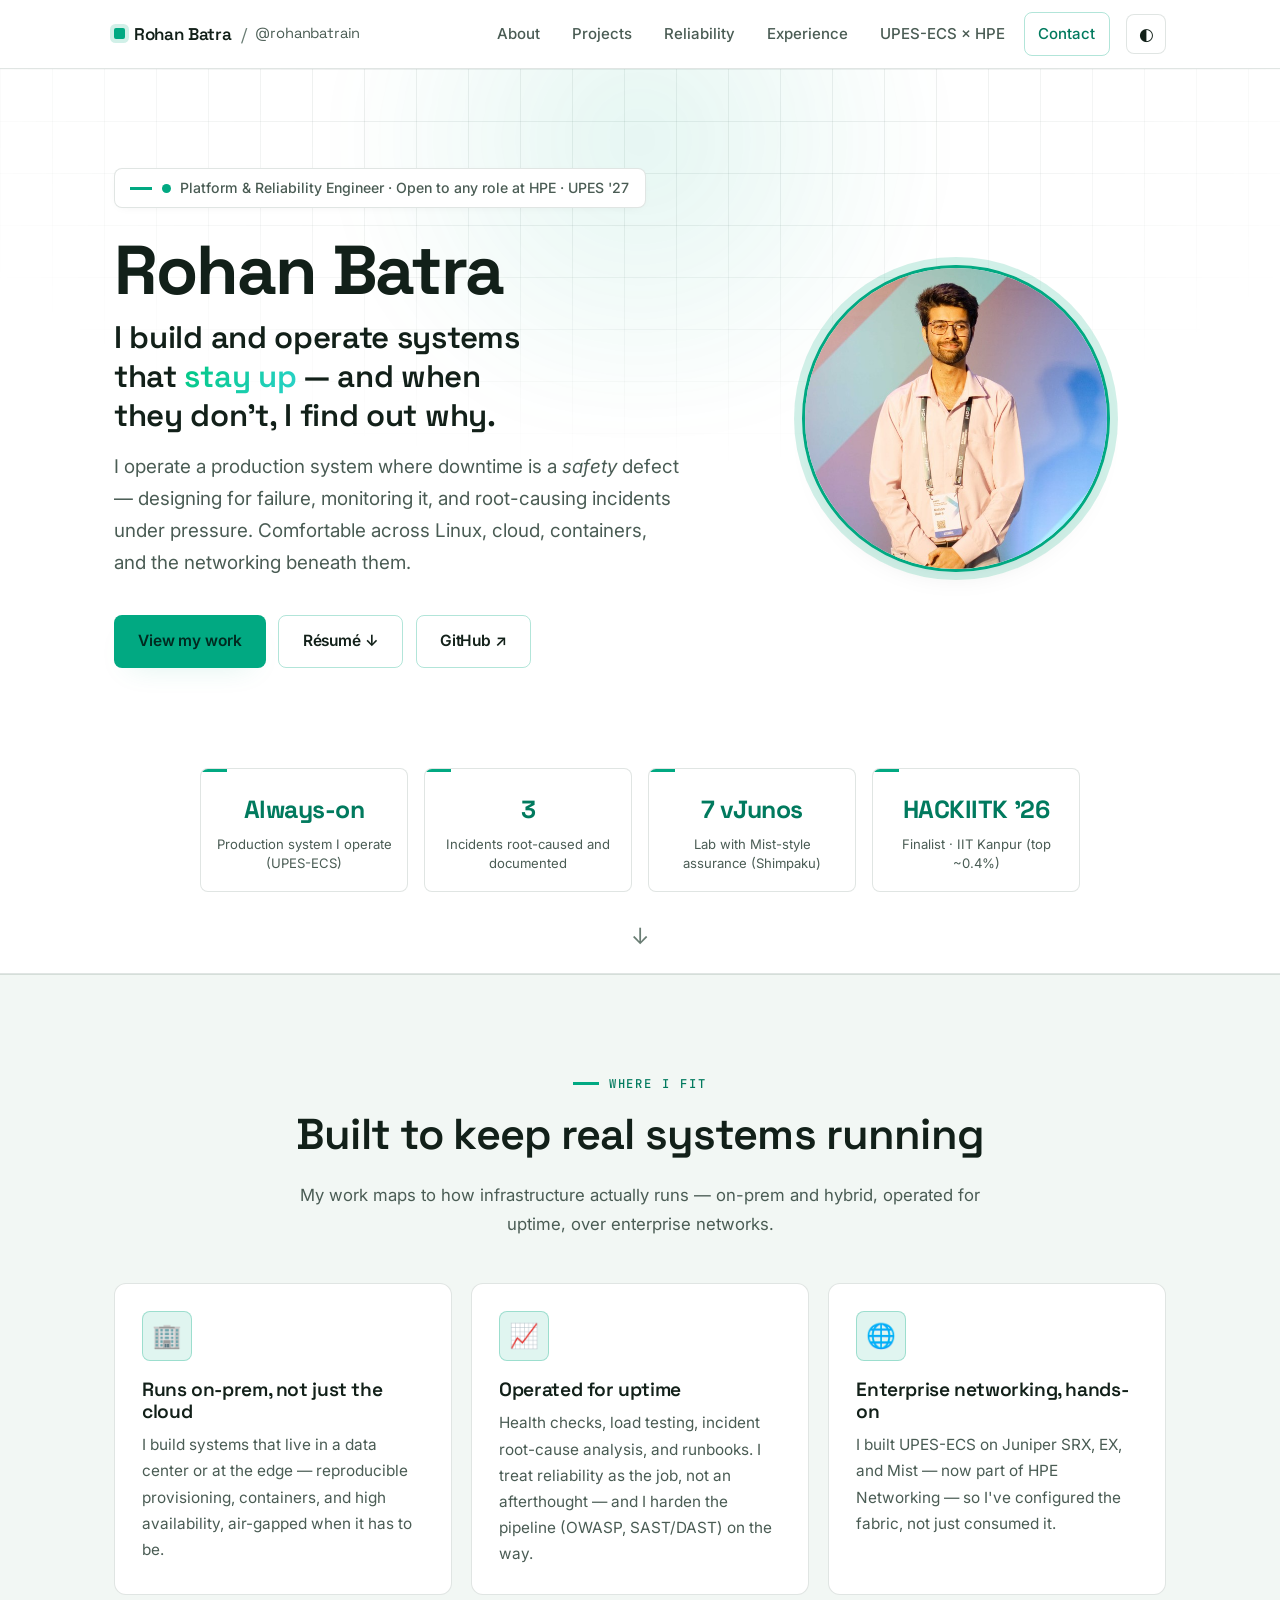
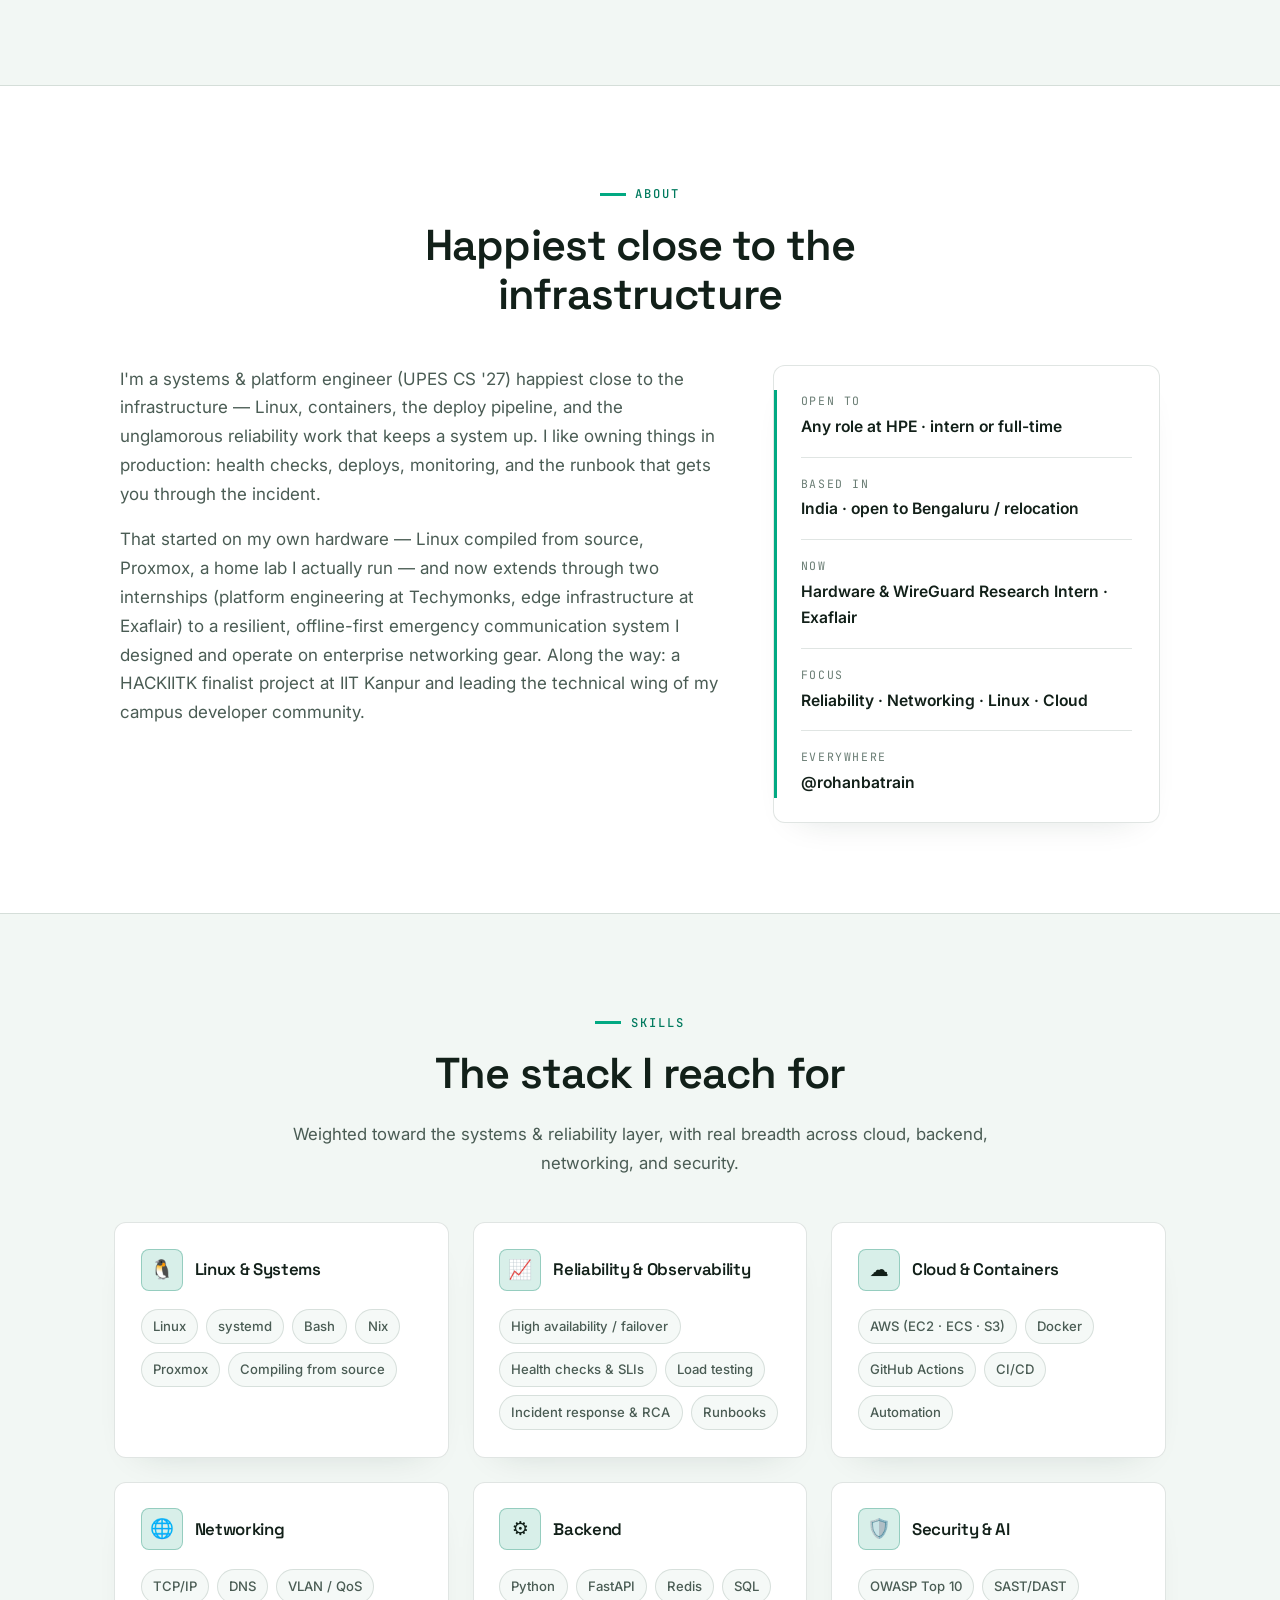
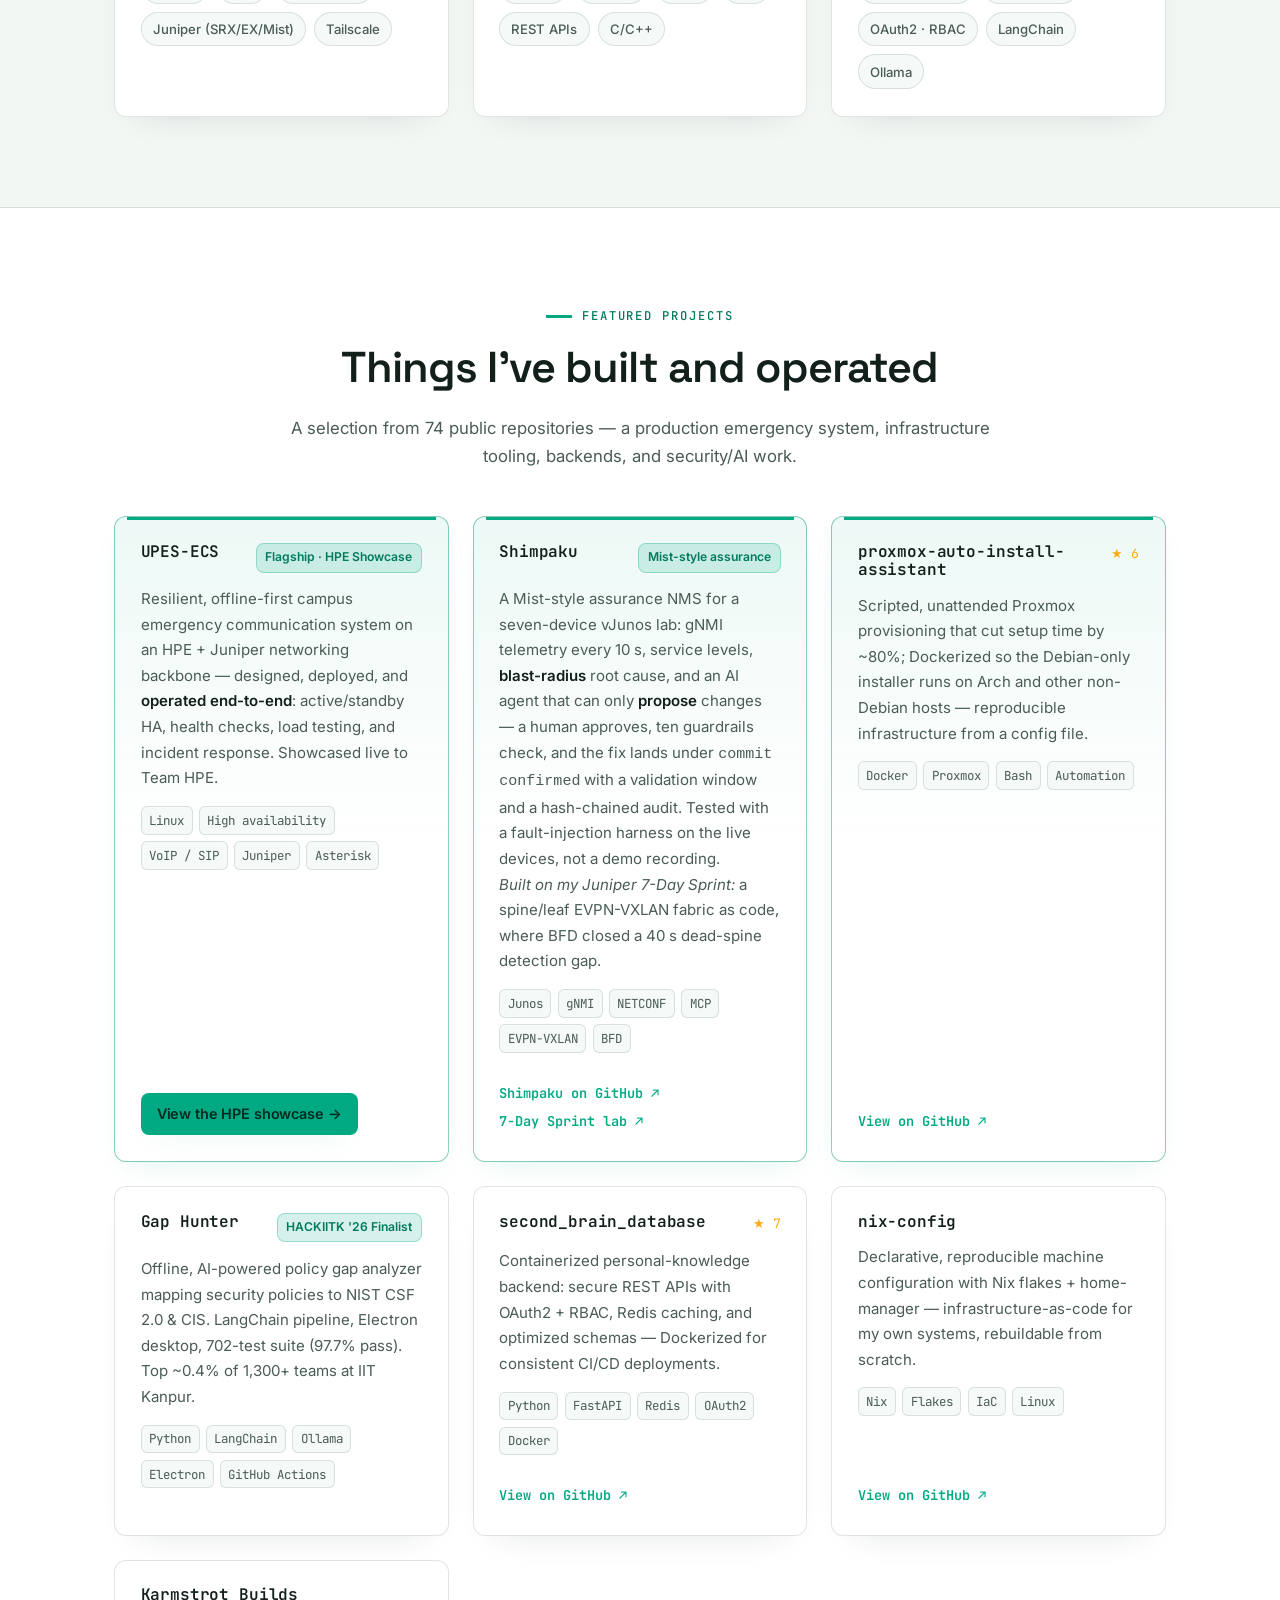
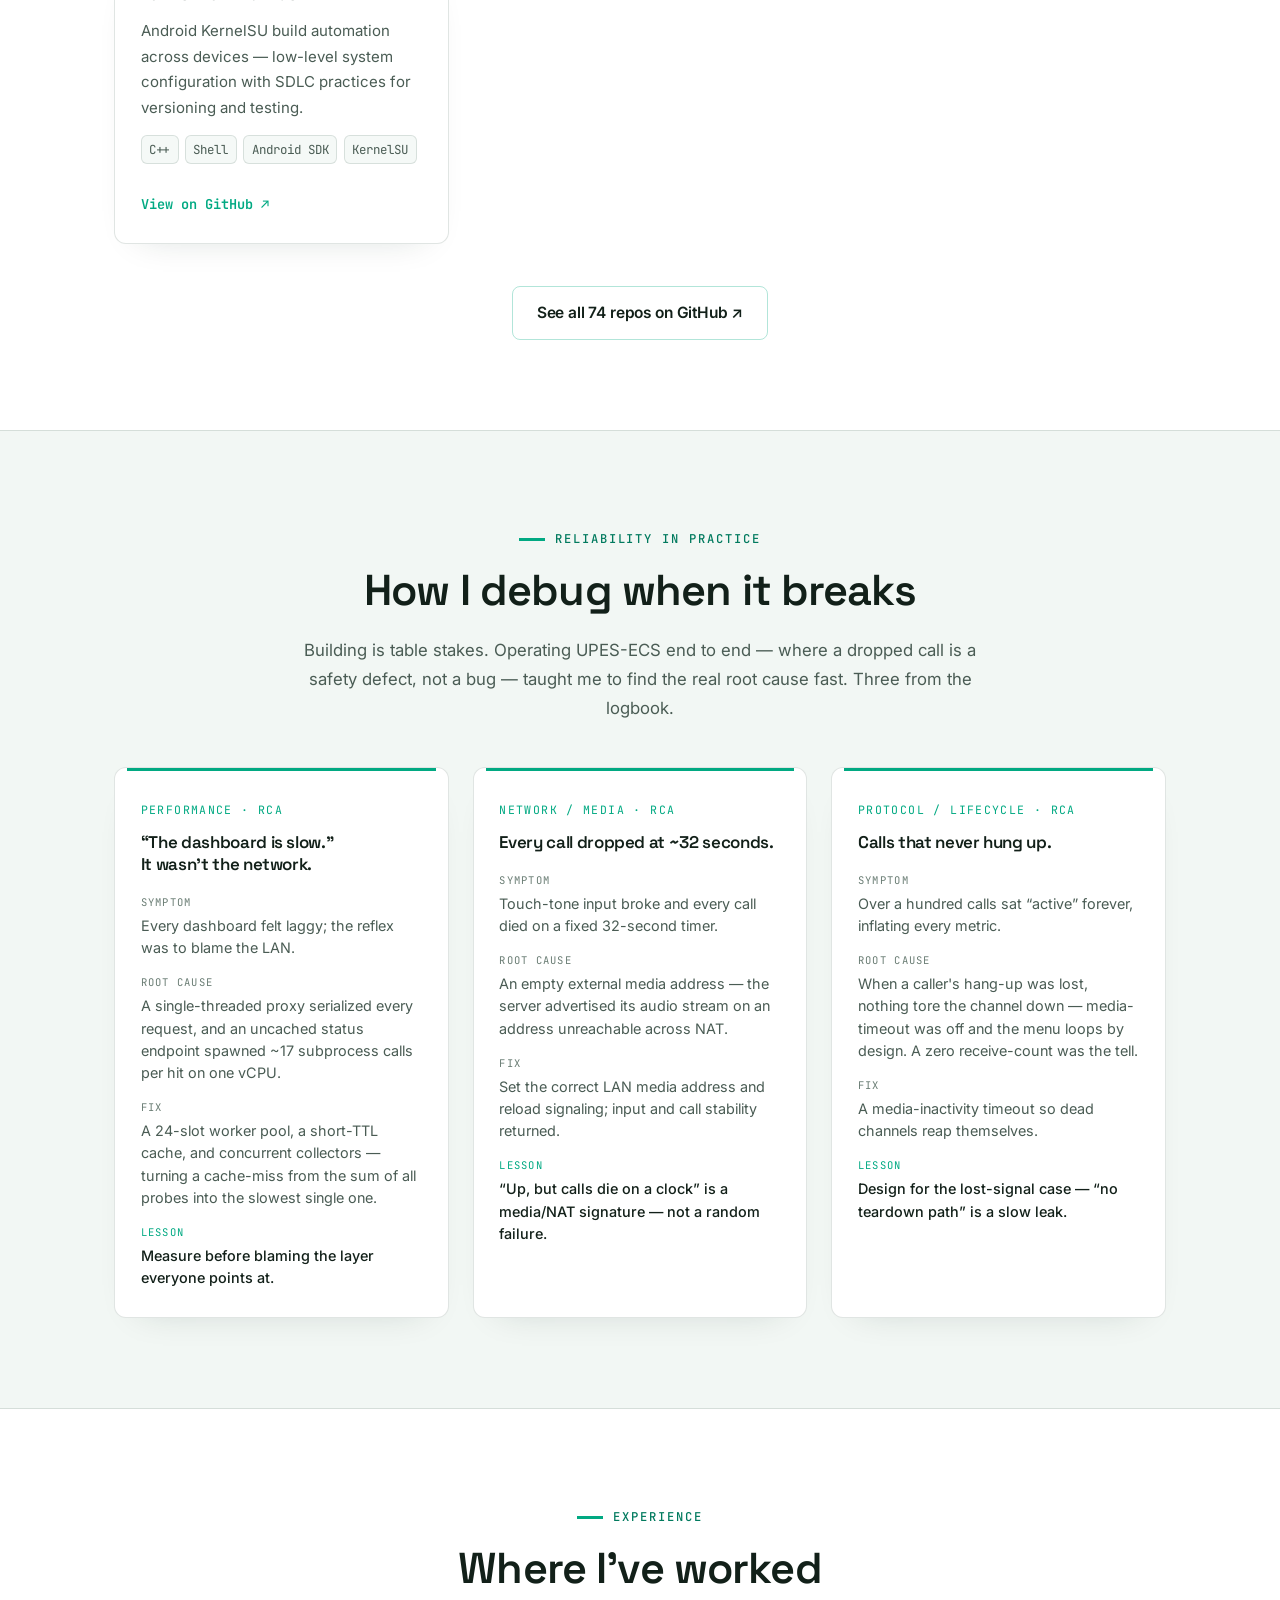
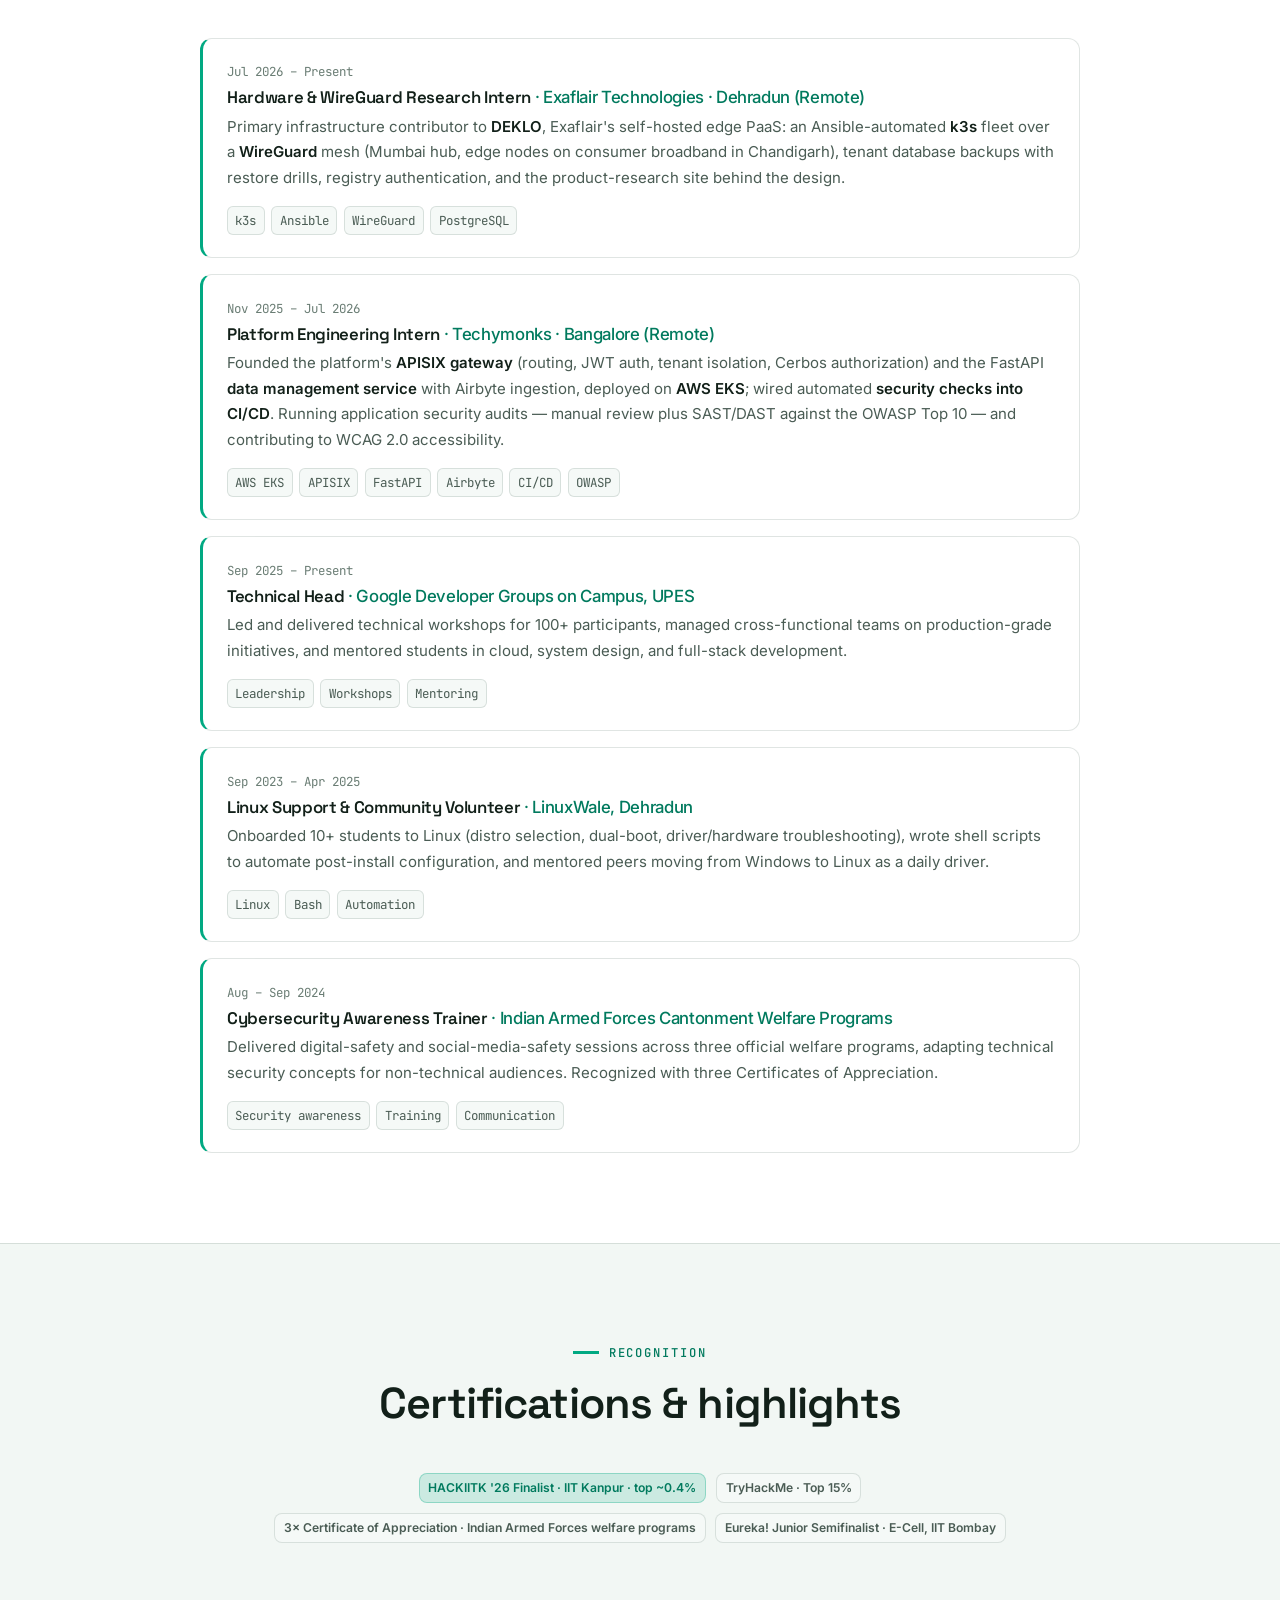
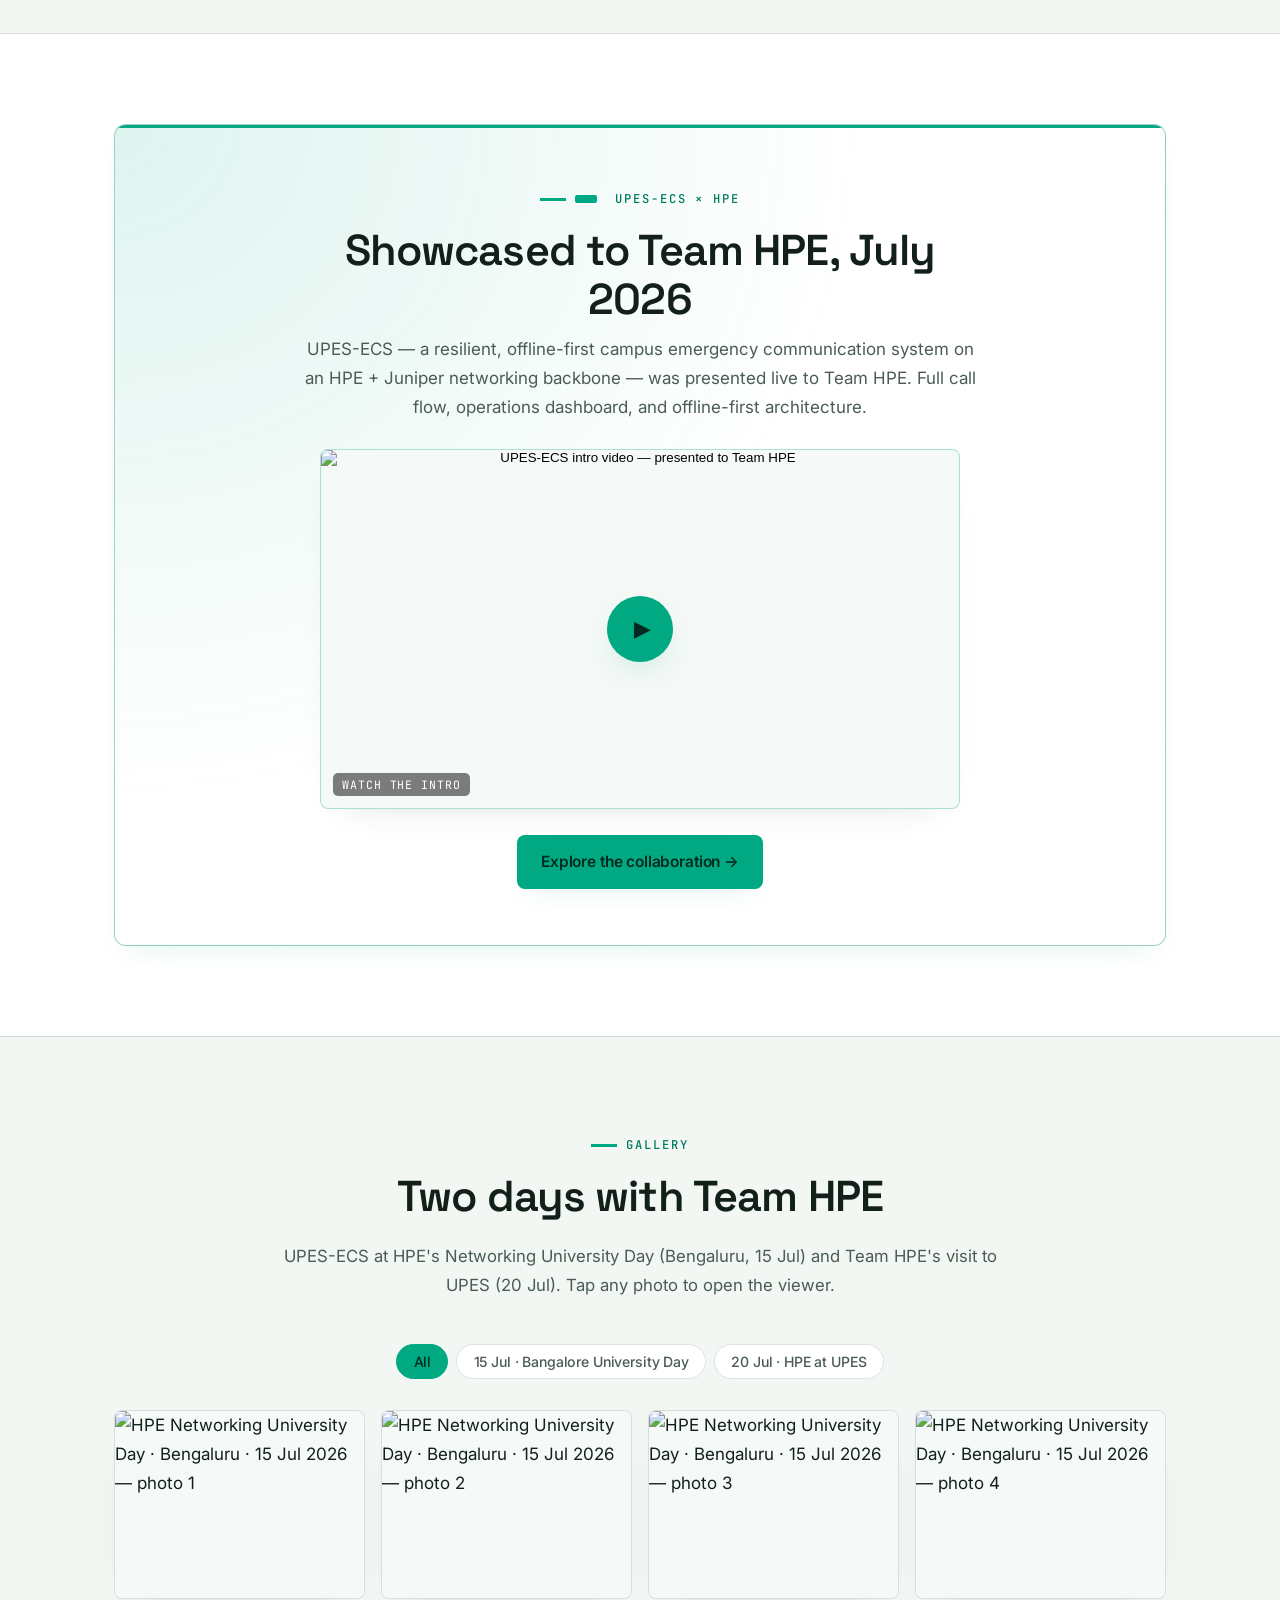
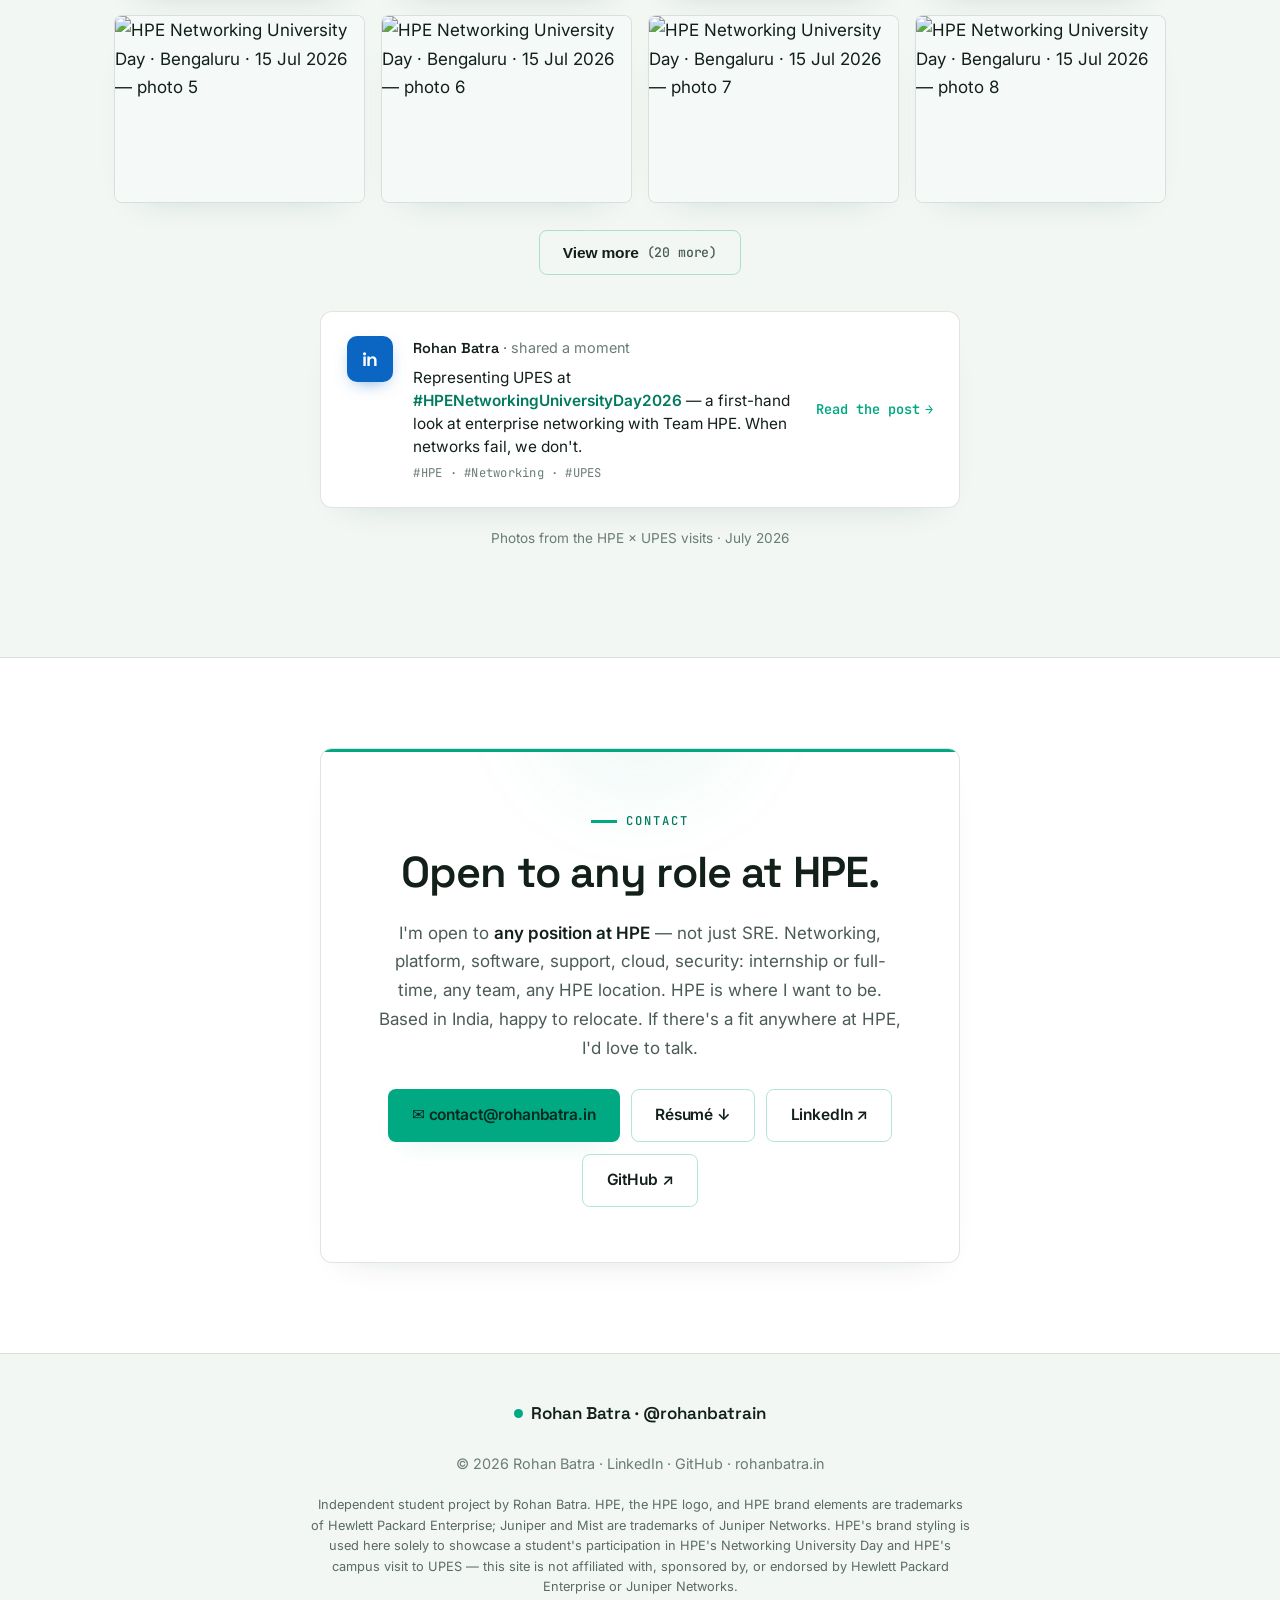
==== commit 68e624dd: "hpe: Shimpaku card claims the harness, not a benchmark score Co-Authored-By: Claude Opus 5.5 <norepl" ====
--- a/index.html
+++ b/index.html
@@ -301,7 +301,7 @@
               service levels, <strong>blast-radius</strong> root cause, and an AI agent that can only
               <strong>propose</strong> changes — a human approves, ten guardrails check, and the fix
               lands under <code>commit confirmed</code> with a validation window and a hash-chained audit.
-              Proven by a fault-injection benchmark, not a demo recording.
+              Tested with a fault-injection harness on the live devices, not a demo recording.
               <br /><em>Built on my Juniper 7-Day Sprint:</em> a spine/leaf EVPN-VXLAN fabric as code,
               where BFD closed a 40&nbsp;s dead-spine detection gap.
             </p>
